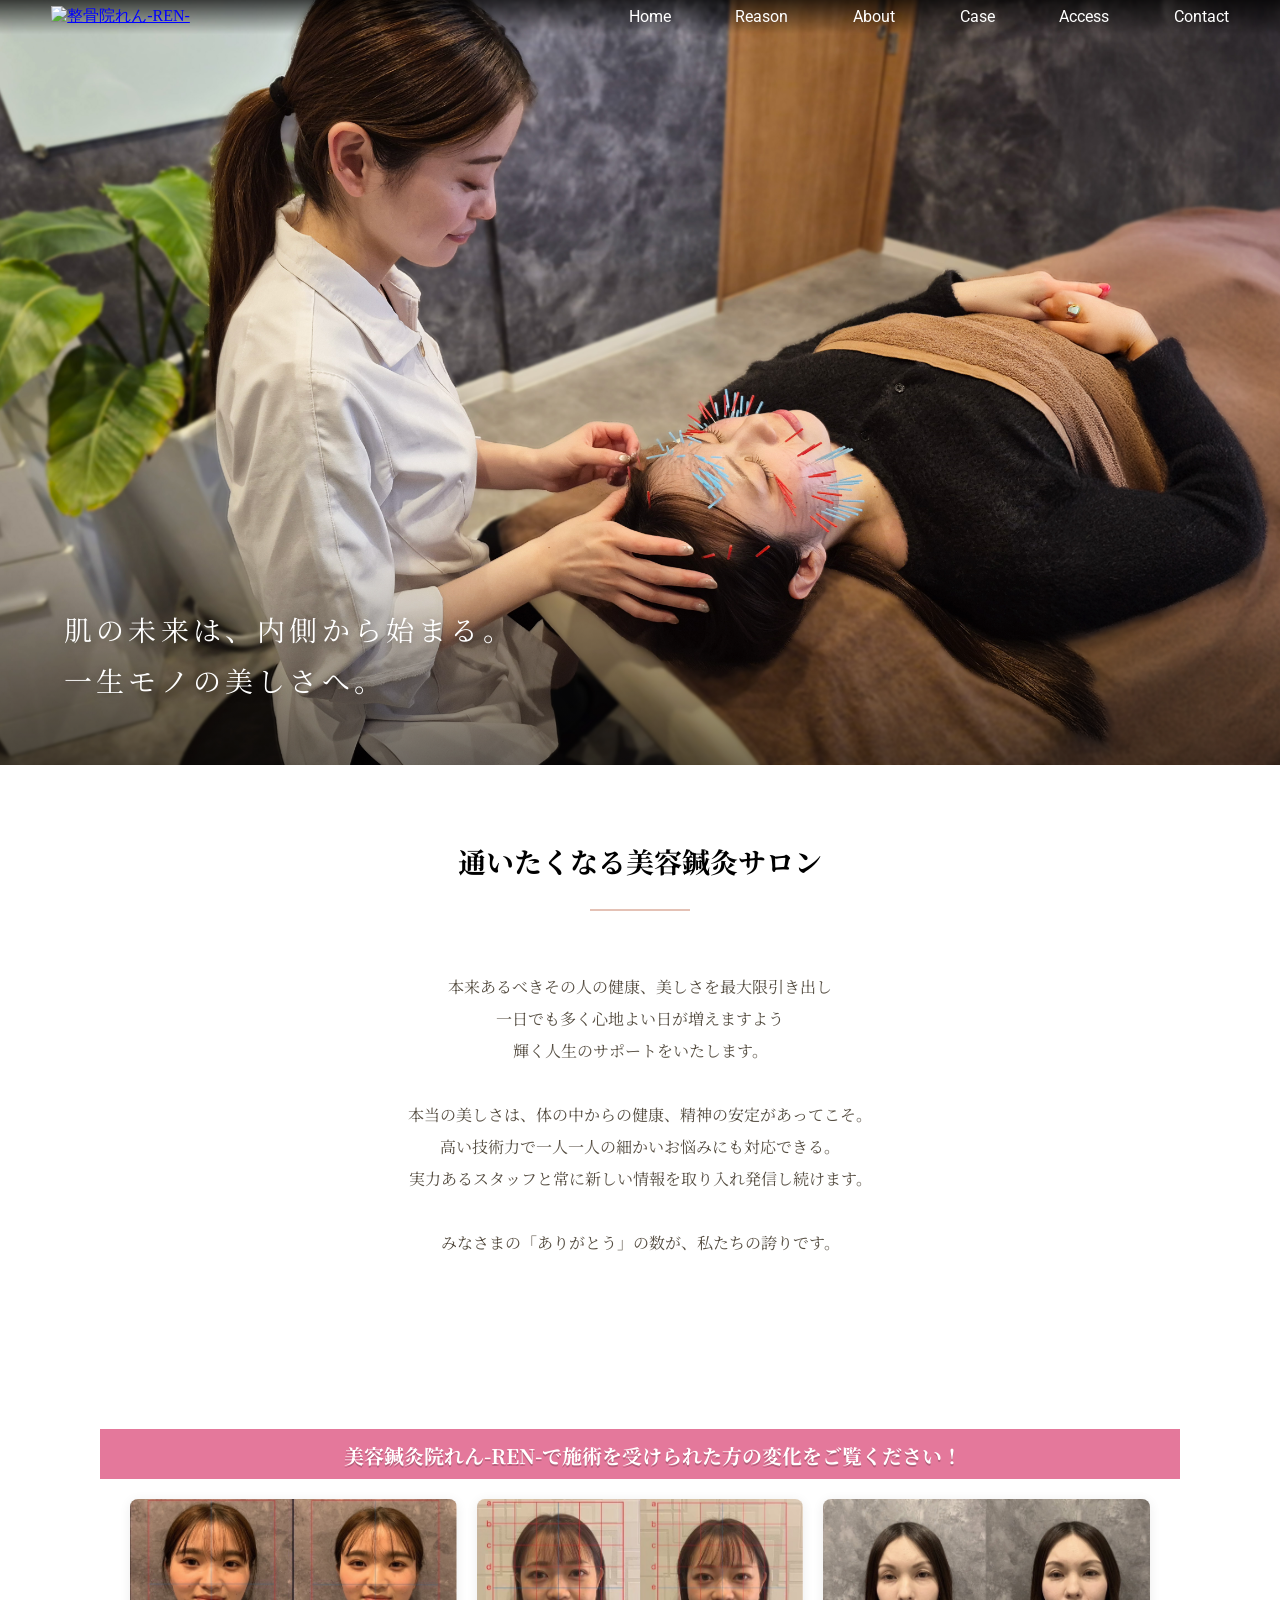
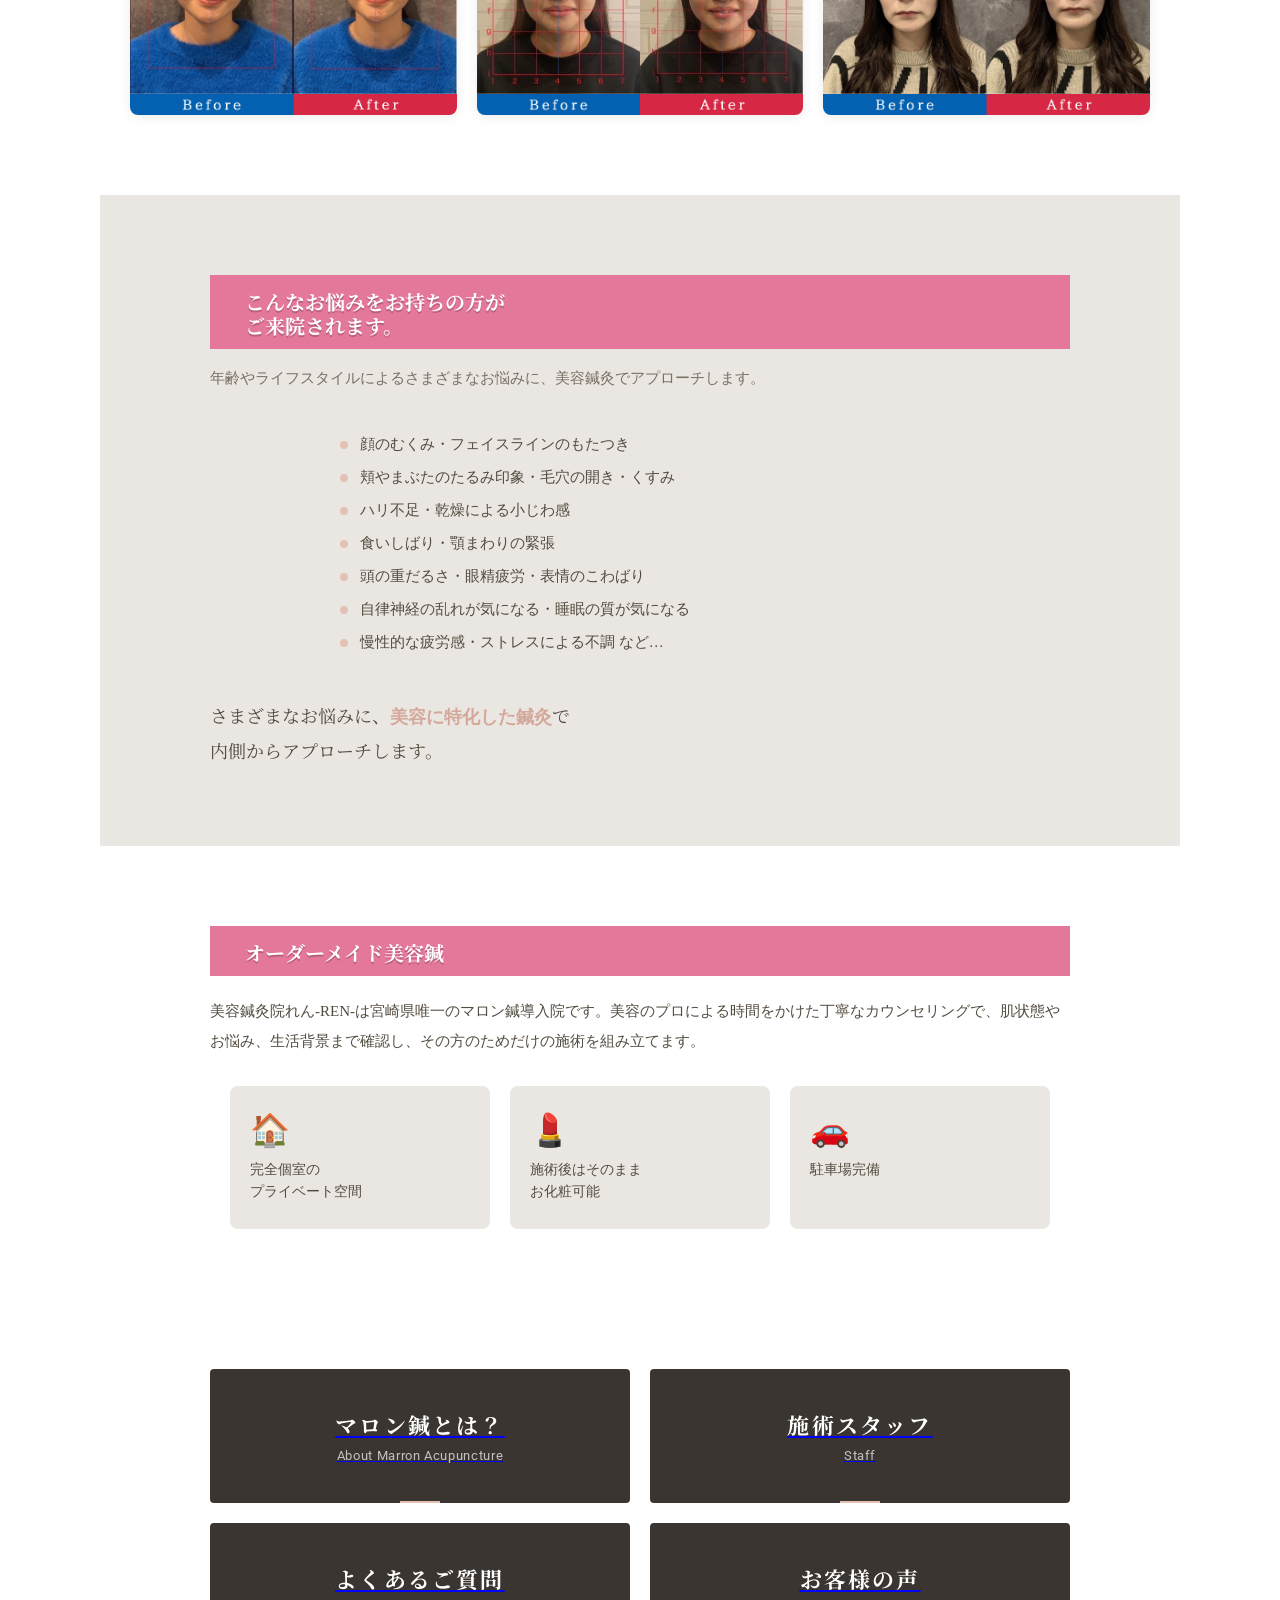
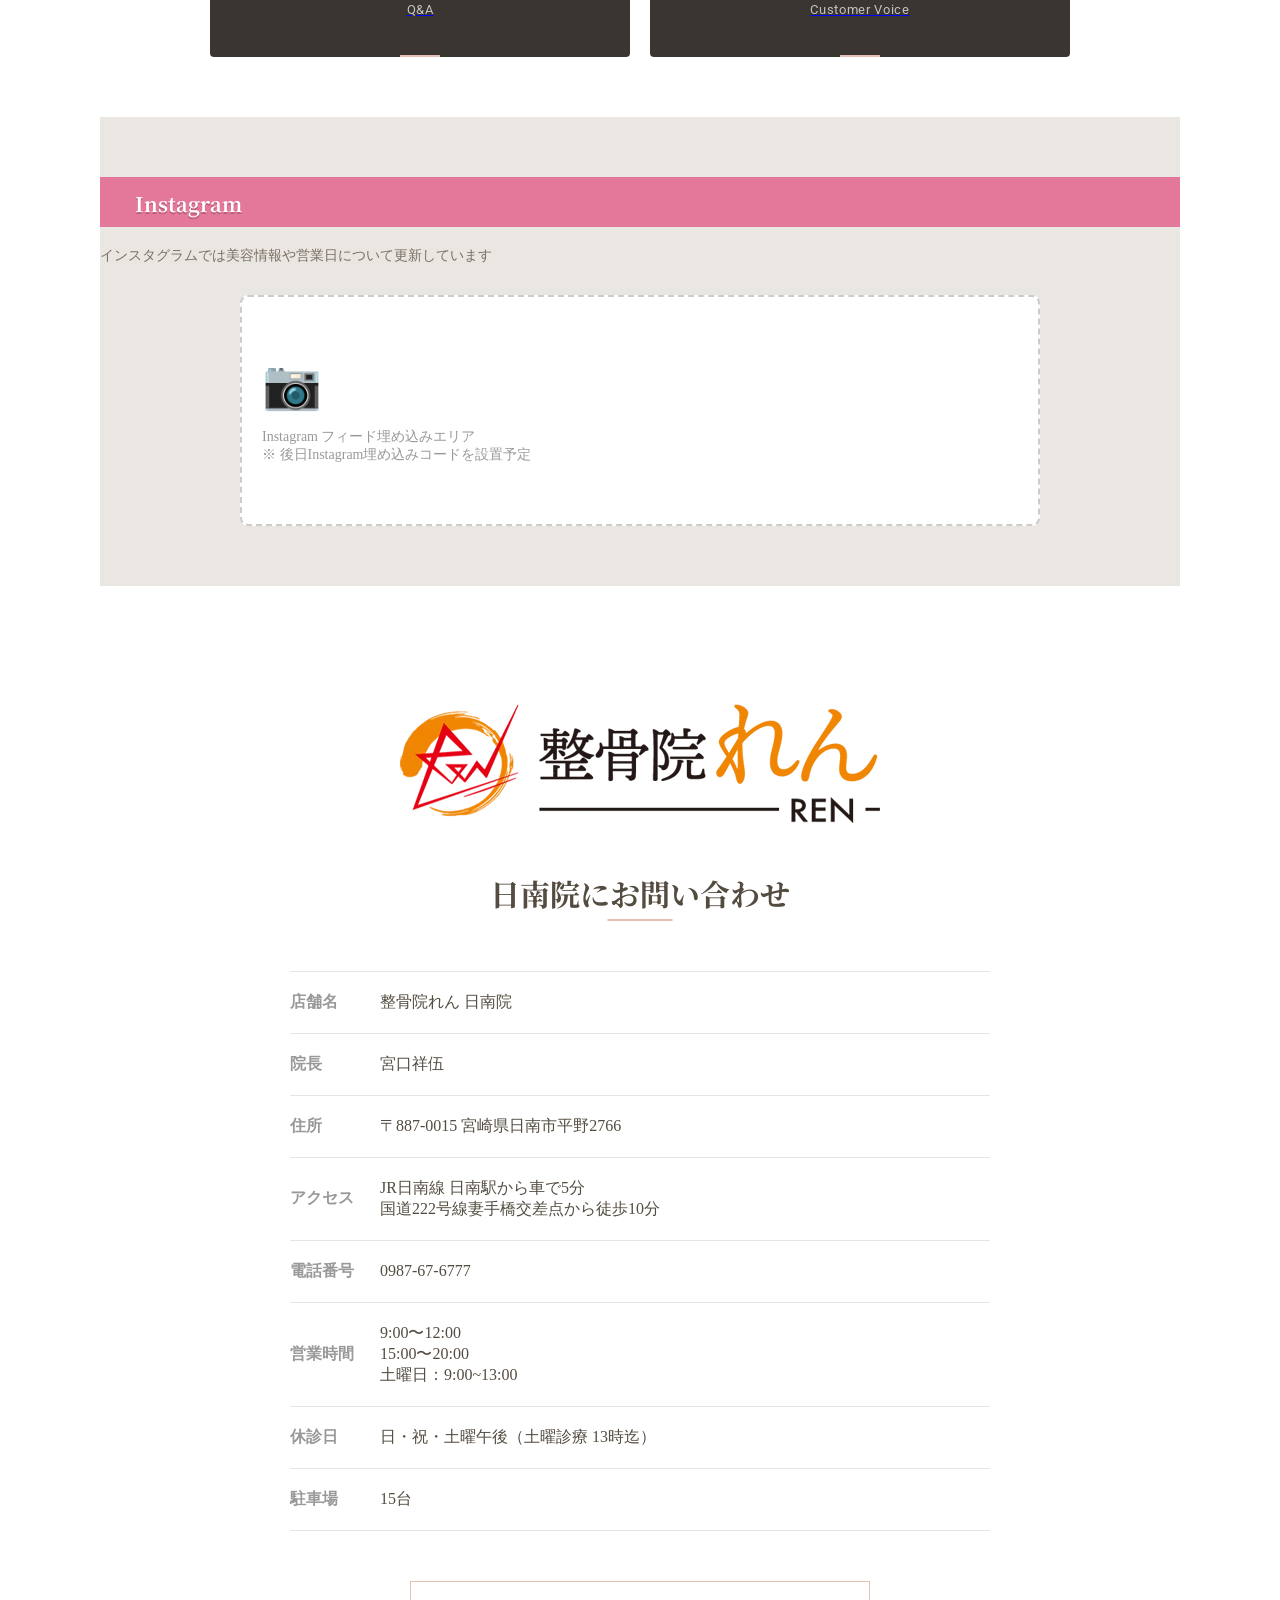
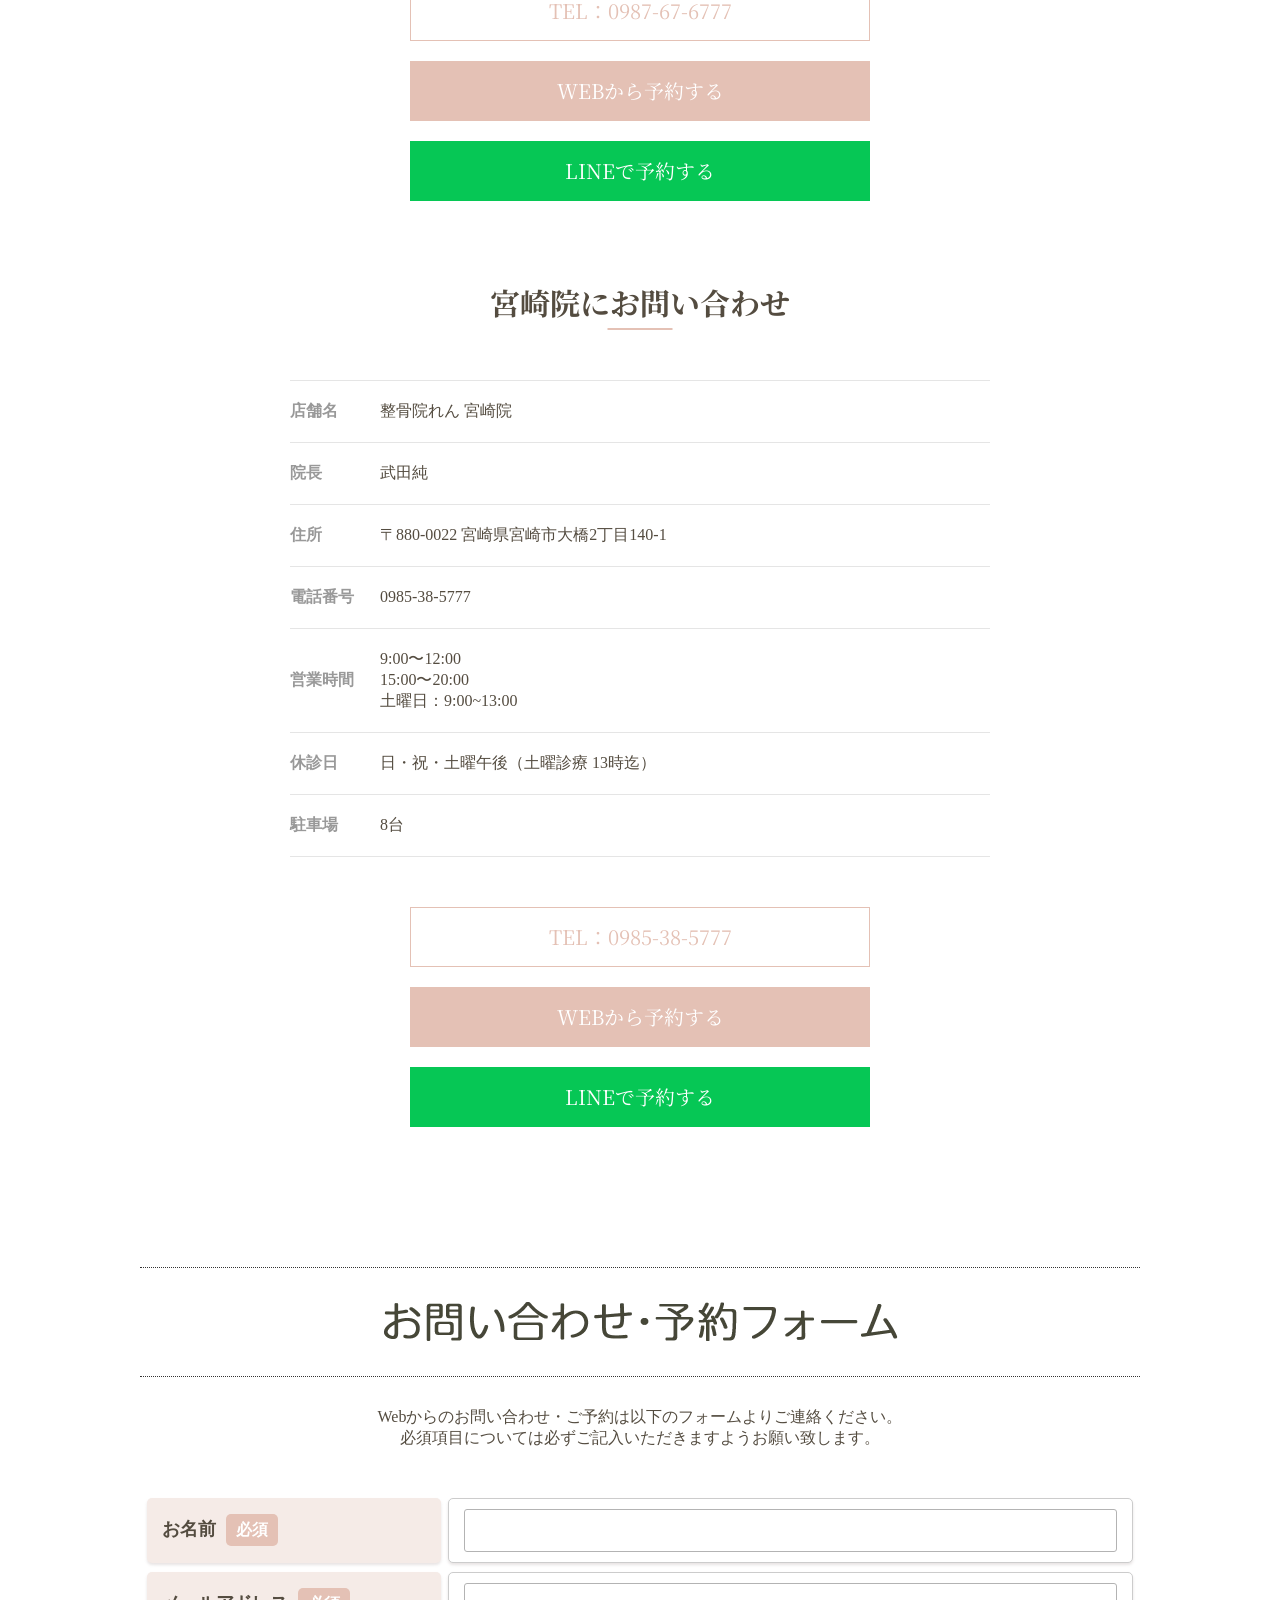
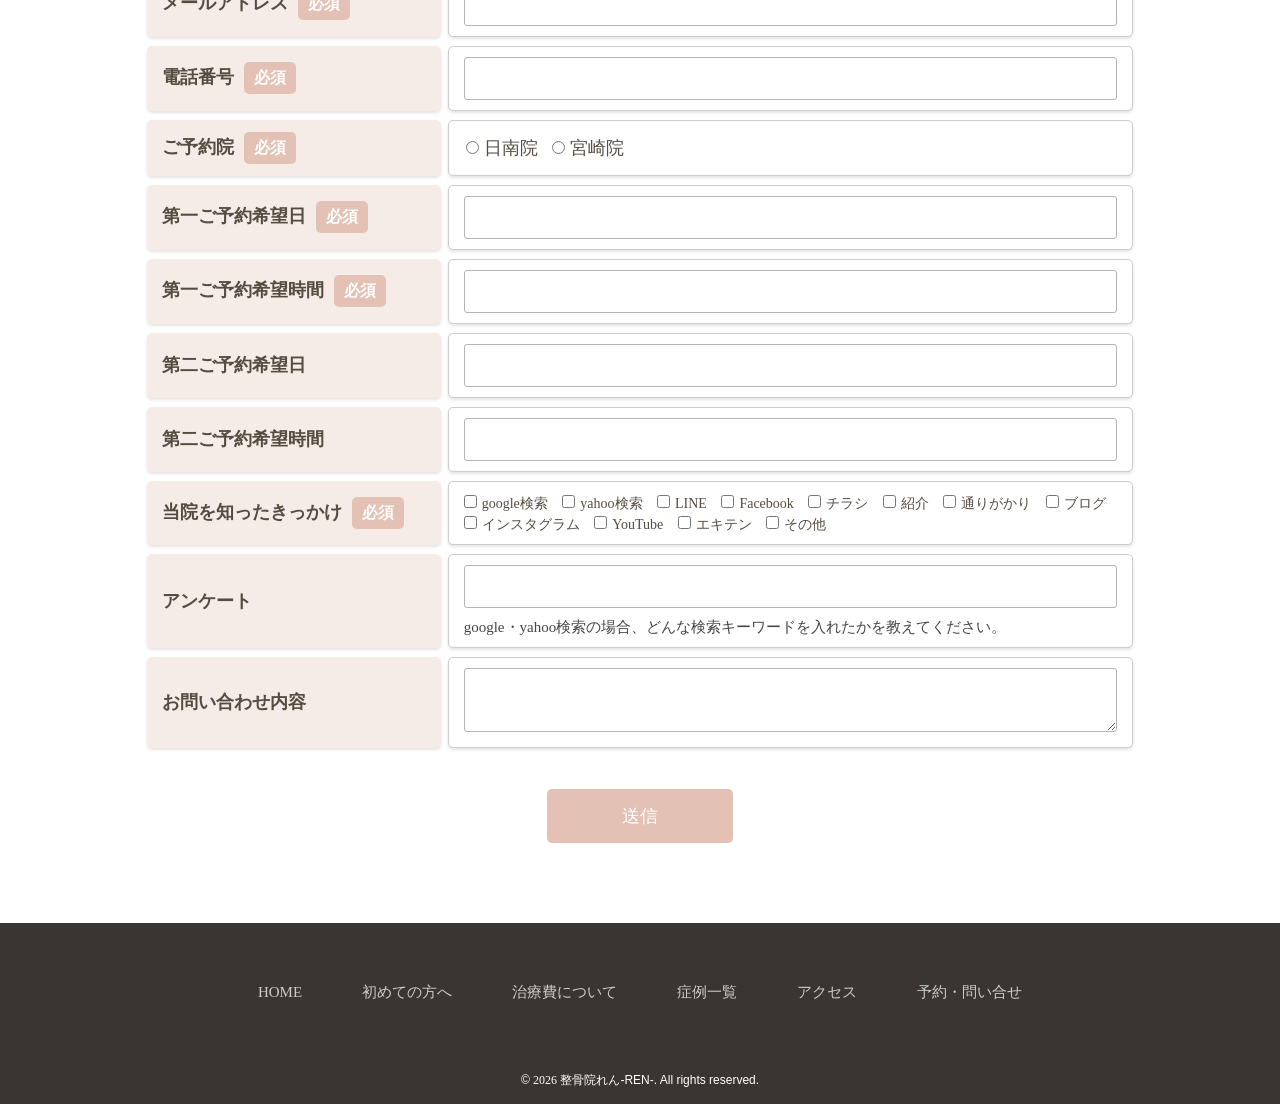
==== beauty/index.html @ d805096f "初回コミット: 美容鍼灸院れん サイト修正プロジェクト - LP修正（index.html）: ヒーロー、B/A、お悩み訴求、バナーリンク - サブページ4P: maron.html, staff.h" ====
<!DOCTYPE HTML>
<html lang="ja" prefix="og: http://ogp.me/ns#">

<head>
  <!-- Google Tag Manager -->
  <script>(function (w, d, s, l, i) {
      w[l] = w[l] || []; w[l].push({
        'gtm.start':
          new Date().getTime(), event: 'gtm.js'
      }); var f = d.getElementsByTagName(s)[0],
        j = d.createElement(s), dl = l != 'dataLayer' ? '&l=' + l : ''; j.async = true; j.src =
          'https://www.googletagmanager.com/gtm.js?id=' + i + dl; f.parentNode.insertBefore(j, f);
    })(window, document, 'script', 'dataLayer', 'GTM-NPD2GJWM');</script>
  <!-- End Google Tag Manager -->

  <meta http-equiv="Content-Type" content="text/html; charset=utf-8">
  <link rel="alternate" type="application/rss+xml" title="RSSフィード" href="" />
  <meta http-equiv="Content-Script-Type" content="text/javascript" />
  <meta http-equiv="Content-Style-Type" content="text/css" />
  <meta name="viewport" content="width=device-width,initial-scale=1.0" />
  <meta name="robots" content="noindex nofollow" />
  <link rel="icon" type="image/png" href="https://seikotsuin-ren.com/wp-content/uploads/2020/07/favicon.png">

  <title>美顔鍼 | 宮崎県の整骨院れん-REN-</title>

  <!-- slick -->
  <link href="css/slick.css?20251021" rel="stylesheet" type="text/css" media="all" />
  <link href="css/slick-theme.css?20251021" rel="stylesheet" type="text/css" media="all" />

  <!-- 769px以上CSS -->
  <link href="css/common.css?20251021" rel="stylesheet" type="text/css" media="all" />
  <link href="css/layout.css?20251021" rel="stylesheet" type="text/css" media="all" />
  <link href="css/style.css?20251021" rel="stylesheet" type="text/css" media="all" />

  <!-- 768以下CSS -->
  <link href="css/mobile_common.css?20251021" rel="stylesheet" type="text/css" media="all" />
  <link href="css/mobile_layout.css?20251021" rel="stylesheet" type="text/css" media="all" />
  <link href="css/mobile_style.css?20251021" rel="stylesheet" type="text/css" media="all" />

  <link href="css/renewal.css?20260312" rel="stylesheet" type="text/css" media="all" />

  <script type="text/javascript" src="https://ajax.googleapis.com/ajax/libs/jquery/3.3.1/jquery.min.js"></script>
  <meta name="description"
    content="宮崎県日南市・宮崎市で美顔鍼なら整骨院れん-REN-にお任せください。フェイスラインやニキビ・しわ・たるみなどの様々なお悩みの改善を行います。明るくくすみのない本来のお肌へ。" />
  <meta name="keywords" content="宮崎県,日南市,宮崎市,美顔鍼" />
  <link rel="canonical" href="https://miyazaki-ren.com/beauty/" />
  <meta property="og:title" content="美顔鍼 | 宮崎県の整骨院れん-REN-" />
  <meta property="og:type" content="article" />
  <meta property="og:url" content="https://miyazaki-ren.com/beauty/" />
  <meta property="og:image" content="https://miyazaki-ren.com/beauty/images/ogp.jpg" />
  <meta property="og:site_name" content="美顔鍼 | 宮崎県の整骨院れん-REN-" />
  <meta property="og:description"
    content="宮崎県日南市・宮崎市で美顔鍼なら整骨院れん-REN-にお任せください。フェイスラインやニキビ・しわ・たるみなどの様々なお悩みの改善を行います。明るくくすみのない本来のお肌へ。" />
  <meta name="twitter:card" content="summary" />
  <meta name="twitter:title" content="美顔鍼 | 宮崎県の整骨院れん-REN-" />
  <meta name="twitter:description"
    content="宮崎県日南市・宮崎市で美顔鍼なら整骨院れん-REN-にお任せください。フェイスラインやニキビ・しわ・たるみなどの様々なお悩みの改善を行います。明るくくすみのない本来のお肌へ。" />
  <meta name="twitter:image" content="https://miyazaki-ren.com/beauty/images/ogp.jpg" />
  <meta itemprop="image" content="https://miyazaki-ren.com/beauty/images/ogp.jpg" />

  <!-- font -->
  <link rel="preconnect" href="https://fonts.googleapis.com">
  <link rel="preconnect" href="https://fonts.gstatic.com" crossorigin>
  <link href="https://fonts.googleapis.com/css2?family=Noto+Serif+JP:wght@400;500;700&family=Roboto:ital,wght@0,100..900;1,100..900&display=swap"
    rel="stylesheet">

  <!--SPメニュー-->
  <script type="text/javascript">
    jQuery(function () {
      $(".nav_sp").css("display", "none");
      $(".button-toggle").on("click", function () {
        $(".nav_sp").slideToggle();
        $(".js-burger-top").toggleClass("is_active");
        $(".js-burger-center").toggleClass("is_active");
        $(".js-burger-bottom").toggleClass("is_active");
      });

      $(".cancellation").on("click", function () {
        $(".nav_sp").slideToggle();
        $(".js-burger-top").toggleClass("is_active");
        $(".js-burger-center").toggleClass("is_active");
        $(".js-burger-bottom").toggleClass("is_active");
      });
    });
  </script>

  <script type="text/javascript">
    var now = new Date();
    function LoadProc() {
      var target = document.getElementById("DateTimeDisp");
      var Year = now.getFullYear();

      target.innerHTML = Year;
    }
  </script>

  <!-- Global site tag (gtag.js) - Google Analytics -->
  <script async src="https://www.googletagmanager.com/gtag/js?id=UA-154341256-1"></script>
  <script>
    window.dataLayer = window.dataLayer || [];
    function gtag() { dataLayer.push(arguments); }
    gtag('js', new Date());

    gtag('config', 'UA-154341256-1');
    gtag('config', 'AW-687613514');
  </script>
  <!-- Event snippet for 電話_お問い合わせ conversion page In your html page, add the snippet and call gtag_report_conversion when someone clicks on the chosen link or button. -->

  <script>
    function gtag_report_conversion(url) {
      var callback = function () {
        if (typeof (url) != 'undefined') {
          window.location = url;
        }
      };
      gtag('event', 'conversion', {
        'send_to': 'AW-687613514/eusMCID_7LYBEMrM8McC',
        'event_callback': callback
      });
      return false;
    }
  </script>
</head>

<body onload="LoadProc();" data-rsssl="1"
  class="page-template page-template-sub_top page-template-sub_top-php page page-id-248">

  <!-- Google Tag Manager (noscript) -->
  <noscript><iframe src="https://www.googletagmanager.com/ns.html?id=GTM-NPD2GJWM" height="0" width="0"
      style="display:none;visibility:hidden"></iframe></noscript>
  <!-- End Google Tag Manager (noscript) -->

  <div class="pc">

    <!-- header -->
    <div id="header">
      <div id="header_in">
        <div class="header_box">
          <div class="inner_left">
            <a class="mouse_on" href="https://miyazaki-ren.com/beauty/" title="ホーム"><img
                src="https://miyazaki-ren.com/beauty/images/logo.webp?20251007" alt="整骨院れん-REN-" width="auto"
                height="auto" /></a>
          </div>
          <div class="inner_right">
            <ul class="inner_right_nav">
              <li><a href="https://seikotsuin-ren.com" title="HOME">Home</a></li>
              <li><a href="https://seikotsuin-ren.com/feature" title="選ばれる理由">Reason</a></li>
              <li><a href="https://seikotsuin-ren.com/" title="初めての方へ">About</a></li>
              <li><a href="https://seikotsuin-ren.com/case" title="症例一覧">Case</a></li>
              <li><a href="https://seikotsuin-ren.com/access" title="アクセス">Access</a></li>
              <li><a href="https://miyazaki-ren.com/beauty/#form" title="予約・問い合せ">Contact</a></li>
            </ul>
          </div>
        </div>
      </div>
    </div>
    <!-- //header -->

    <!-- main_visual (renewed) -->
    <div class="hero-renewal pc">
      <img src="images/hero_main.jpg" alt="美容鍼灸院れん-REN- 施術イメージ" />
      <div class="hero-renewal__overlay">
        <p class="hero-renewal__copy">肌の未来は、内側から始まる。<br>一生モノの美しさへ。</p>
      </div>
    </div>
    <!-- //main_visual -->

  </div>

  <div class="sp">

    <!-- header -->
    <div id="header">
      <div id="header_in">
        <div class="header_box">
          <div class="inner_left">
            <a class="mouse_on" href="https://miyazaki-ren.com/beauty/" title="ホーム"><img src="images/logo.webp?20251007"
                alt="美容鍼灸院れん-REN-" width="auto" height="auto" /></a>
          </div>
          <div class="inner_right">
            <div class="sp_nav_btn">
              <a class="mouse_on">
                <button class="sp_nav_burger-wrap button-toggle">
                  <span class="sp_nav_burger">
                    <span class="js-burger-top"></span>
                    <span class="js-burger-center"></span>
                    <span class="js-burger-bottom"></span>
                  </span>
                </button>
              </a>
            </div>
            <div class="sp_mail_btn">
              <a class="mouse_on" href="https://miyazaki-ren.com/beauty/#form" title="お問い合わせ"><img
                  src="images/sp_plan.png" alt="お問い合わせ" width="auto" height="auto" /></a>
            </div>
          </div>
          <div class="nav_sp">
            <ul class="left">
              <li><a href="https://seikotsuin-ren.com" title="HOME">HOME</a></li>
              <li><a href="https://seikotsuin-ren.com/case" title="症例一覧">症例一覧</a></li>
              <li><a href="https://seikotsuin-ren.com/feature" title="選ばれる理由">選ばれる理由</a></li>
              <li><a href="https://seikotsuin-ren.com/qa" title="よくある質問">よくある質問</a></li>
              <li><a href="https://seikotsuin-ren.com/access" title="アクセス">アクセス</a></li>
            </ul>
            <ul class="right">
              <li><a href="https://seikotsuin-ren.com/staff" title="スタッフ・院長紹介">スタッフ・院長紹介</a></li>
              <li><a href="https://miyazaki-ren.com/beauty/#form" class="cancellation" title="予約・問い合せ">予約・問い合せ</a></li>
            </ul>
          </div>
        </div>
      </div>
    </div>
    <!-- //header -->
  </div>

  <div class="hero-renewal sp">
    <img src="images/hero_main.jpg" alt="美容鍼灸院れん-REN- 施術イメージ" />
    <div class="hero-renewal__overlay">
      <p class="hero-renewal__copy">肌の未来は、内側から始まる。<br>一生モノの美しさへ。</p>
    </div>
  </div>

  <!-- wrapper -->
  <div id="wrapper">

    <!-- content -->
    <div id="content" class="clearfix">

      <!-- post -->
      <div class="post">

        <!-- wrapper_in -->
        <div class="wrapper_in">


          <!-- リードセクション -->
          <div id="lead" class="lead">
            <h3 class="lead_title">通いたくなる美容鍼灸サロン</h3>
            <p class="lead_text">
              本来あるべきその人の健康、美しさを最大限引き出し<br class="under__none">一日でも多く心地よい日が増えますよう<br
                class="under__none">輝く人生のサポートをいたします。<br>
              <br>
              本当の美しさは、体の中からの健康、精神の安定があってこそ。<br>
              高い技術力で一人一人の細かいお悩みにも対応できる。<br>
              実力あるスタッフと常に新しい情報を取り入れ発信し続けます。<br>
              <br>
              みなさまの「ありがとう」の数が、私たちの誇りです。
            </p>
          </div>

          <!-- Before/After セクション（3枚横並び） -->
          <section class="bf-section">
            <h2 class="bf-section__title">美容鍼灸院れん-REN-で施術を受けられた方の変化をご覧ください！</h2>
            <div class="bf-section__grid">
              <div class="bf-section__item">
                <img src="images/b_f_img_biyou01.jpg" alt="Before/After 1">
              </div>
              <div class="bf-section__item">
                <img src="images/b_f_img_biyou02.jpg" alt="Before/After 2">
              </div>
              <div class="bf-section__item">
                <img src="images/b_f_img_biyou03.jpg" alt="Before/After 3">
              </div>
            </div>
          </section>

          <!-- お悩み訴求セクション -->
          <section class="nayami-section">
            <div class="nayami-section__inner">
              <h2 class="nayami-section__title">こんなお悩みをお持ちの方が<br>ご来院されます。</h2>
              <p class="nayami-section__lead">年齢やライフスタイルによるさまざまなお悩みに、美容鍼灸でアプローチします。</p>
              <ul class="nayami-section__list">
                <li>顔のむくみ・フェイスラインのもたつき</li>
                <li>頬やまぶたのたるみ印象・毛穴の開き・くすみ</li>
                <li>ハリ不足・乾燥による小じわ感</li>
                <li>食いしばり・顎まわりの緊張</li>
                <li>頭の重だるさ・眼精疲労・表情のこわばり</li>
                <li>自律神経の乱れが気になる・睡眠の質が気になる</li>
                <li>慢性的な疲労感・ストレスによる不調 など…</li>
              </ul>
              <p class="nayami-section__cta">さまざまなお悩みに、<strong>美容に特化した鍼灸</strong>で<br>内側からアプローチします。</p>
            </div>
          </section>

          <!-- オーダーメイド美容鍼セクション -->
          <section class="ordermade-section">
            <div class="ordermade-section__inner">
              <h2 class="ordermade-section__title">オーダーメイド美容鍼</h2>
              <p class="ordermade-section__text">
                美容鍼灸院れん-REN-は宮崎県唯一のマロン鍼導入院です。美容のプロによる時間をかけた丁寧なカウンセリングで、肌状態やお悩み、生活背景まで確認し、その方のためだけの施術を組み立てます。
              </p>
              <div class="ordermade-section__features">
                <div class="ordermade-section__feature">
                  <div class="ordermade-section__feature-icon">&#x1F3E0;</div>
                  <p>完全個室の<br>プライベート空間</p>
                </div>
                <div class="ordermade-section__feature">
                  <div class="ordermade-section__feature-icon">&#x1F484;</div>
                  <p>施術後はそのまま<br>お化粧可能</p>
                </div>
                <div class="ordermade-section__feature">
                  <div class="ordermade-section__feature-icon">&#x1F697;</div>
                  <p>駐車場完備</p>
                </div>
              </div>
            </div>
          </section>

          <!-- バナーリンクセクション -->
          <section class="banner-links">
            <div class="banner-links__grid">
              <a href="maron.html" class="banner-links__item">
                <span class="banner-links__item-title">マロン鍼とは？</span>
                <span class="banner-links__item-sub">About Marron Acupuncture</span>
              </a>
              <a href="staff.html" class="banner-links__item">
                <span class="banner-links__item-title">施術スタッフ</span>
                <span class="banner-links__item-sub">Staff</span>
              </a>
              <a href="faq.html" class="banner-links__item">
                <span class="banner-links__item-title">よくあるご質問</span>
                <span class="banner-links__item-sub">Q&amp;A</span>
              </a>
              <a href="voice.html" class="banner-links__item">
                <span class="banner-links__item-title">お客様の声</span>
                <span class="banner-links__item-sub">Customer Voice</span>
              </a>
            </div>
          </section>

          <!-- Instagram プレースホルダー -->
          <section class="instagram-section">
            <h2 class="instagram-section__title">Instagram</h2>
            <p class="instagram-section__sub">インスタグラムでは美容情報や営業日について更新しています</p>
            <div class="instagram-section__placeholder">
              <span class="instagram-section__placeholder-icon">&#x1F4F7;</span>
              Instagram フィード埋め込みエリア<br>
              <small>※ 後日Instagram埋め込みコードを設置予定</small>
            </div>
          </section>


        </div>
        <!-- //wrapper_in -->
		  
      </div>
      <!-- //post -->

      <p>&nbsp;</p>

      <!-- store-contact -->
      <section class="store_contact">

        <div class="store_area">
          <div class="ct_title">
            <p id="contact" class="center"><img class="co_logo" src="images/logo.webp?20251007" alt="整骨院れん-REN-"></p>
            <!-- <p class="in_joho">【休診日】日曜日・祝日・土曜午後<br>【営業時間】 9:00～12:00 / 15:00～20:00</p> -->
          </div>
          <!-- <div class="store_in store01">
            <h3 class="store_ttl" id="cta">日南院にお問い合わせ</h3>
            <div class="store_box">
              <div class="store_bnrbox">
                <a class="mouse_on icon_tel" href="tel:0987-67-6777"><img src="images/contact_btn01.webp?20251007"
                    width="740" height="180"></a>
                <a class="mouse_on" href="https://miyazaki-ren.com/beauty/#form"><img
                    src="images/contact_btn02.webp?20251007" width="740" height="180"></a>
                <a class="mouse_on" href="http://line.me/ti/p/%40seikotsuin-ren"
                  onclick="gtag('event','line-tap',{'event_category':'click'});" target="_blank"
                  rel="noopener noreferrer"><img src="images/contact_btn03.webp?20251007" width="740" height="180"></a>
                <p class="pc sml_t">※LINEでの当日のご予約はお受けしておりません。お急ぎの場合や、前日など直前になる場合はお電話下さい！</p>
              </div>
              <div class="store_map">
                <iframe
                  src="https://www.google.com/maps/embed?pb=!1m18!1m12!1m3!1d3398.321223426784!2d131.39246021547677!3d31.597656750482507!2m3!1f0!2f0!3f0!3m2!1i1024!2i768!4f13.1!3m3!1m2!1s0x3538d7767abde33f%3A0x3284e45ad550fc67!2z5pW06aqo6Zmi44KM44KTLVJFTi0g5pel5Y2X6Zmi!5e0!3m2!1sja!2sjp!4v1636525172504!5m2!1sja!2sjp"
                  width="100%" height="300" style="border:0;" allowfullscreen="" loading="lazy"></iframe>
                <div class="map_banner">
                  <a class="mouse_on"
                    href="https://www.google.com/maps?ll=31.597652,131.394649&amp;z=16&amp;t=m&amp;hl=ja&amp;gl=JP&amp;mapclient=embed&amp;cid=3640285477599247463"
                    target="_blank" rel="noopener noreferrer">
                    <img src="images/map_bnr.webp?20251007" alt="整骨院れん">
                  </a>
                </div>
              </div>
            </div>
          </div> -->
          <div class="store_in store01" id="store-info">
            <h3 class="store_ttl" id="cta">日南院にお問い合わせ</h3>
            <div class="store_table">
              <div class="store_table_row">
                <div class="store_table_title">店舗名</div>
                <div class="store_table_text">整骨院れん 日南院</div>
              </div>
              <div class="store_table_row">
                <div class="store_table_title">院長</div>
                <div class="store_table_text">宮口祥伍</div>
              </div>
              <div class="store_table_row">
                <div class="store_table_title">住所</div>
                <div class="store_table_text">〒887-0015 宮崎県日南市平野2766</div>
              </div>
              <div class="store_table_row">
                <div class="store_table_title">アクセス</div>
                <div class="store_table_text">
                  JR日南線 日南駅から車で5分<br>
                  国道222号線妻手橋交差点から徒歩10分
                </div>
              </div>
              <div class="store_table_row">
                <div class="store_table_title">電話番号</div>
                <div class="store_table_text">0987-67-6777</div>
              </div>
              <div class="store_table_row">
                <div class="store_table_title">営業時間</div>
                <div class="store_table_text">
                  9:00〜12:00<br>
                  15:00〜20:00<br>
                  土曜日：9:00~13:00</div>
              </div>
              <div class="store_table_row">
                <div class="store_table_title">休診日</div>
                <div class="store_table_text">日・祝・土曜午後（土曜診療 13時迄）</div>
              </div>
              <div class="store_table_row">
                <div class="store_table_title">駐車場</div>
                <div class="store_table_text">15台</div>
              </div>
            </div>
            <a href="tel:0987-67-6777" class="store_tel_cta">TEL：0987-67-6777</a>
            <a href="#form" class="store_link_cta">WEBから予約する</a>
            <a href="https://page.line.me/seikotsuin-ren?openQrModal=true" target="_blank" rel="noopener" class="store_line_cta">LINEで予約する</a>
          </div>
          <!-- <div class="store_in store02">
            <h3 class="store_ttl">宮崎院にお問い合わせ</h3>
            <div class="store_box">
              <div class="store_bnrbox">
                <a class="mouse_on icon_tel" href="tel:0985-38-5777"><img src="images/contact_btn01-2.webp?20251007"
                    width="740" height="180" alt=""></a>
                <a class="mouse_on" href="https://miyazaki-ren.com/beauty/#form"><img
                    src="images/contact_btn02.webp?20251007" width="740" height="180" alt=""></a>
                <a class="mouse_on" href="https://liff.line.me/1645278921-kWRPP32q/?accountId=255ujbgl"><img
                    src="images/contact_btn03.webp?20251007" width="740" height="180" alt=""></a>
                <p class="pc sml_t">※LINEでの当日のご予約はお受けしておりません。お急ぎの場合や、前日など直前になる場合はお電話下さい！</p>
              </div>
              <div class="store_map">
                <iframe
                  src="https://www.google.com/maps/embed?pb=!1m14!1m8!1m3!1d2013.6084949897781!2d131.40926709804248!3d31.920931446688158!3m2!1i1024!2i768!4f13.1!3m3!1m2!1s0x3538b7b904b6af5d%3A0x3d2601f7b13d2ff3!2z5pW06aqo6Zmi44KM44KTLVJFTi0g5a6u5bSO6Zmi!5e0!3m2!1sja!2sjp!4v1688967783421!5m2!1sja!2sjp"
                  width="100%" height="300" style="border:0;" allowfullscreen="" loading="lazy"
                  referrerpolicy="no-referrer-when-downgrade"></iframe>
                <div class="map_banner">
                  <a class="mouse_on" href="https://goo.gl/maps/JUJpaq3QcMRgT4uP9" target="_blank"
                    rel="noopener noreferrer"><img src="images/map_bnr2.webp?20251007" alt="整骨院れん"></a>
                </div>
              </div>
            </div>
          </div> -->
          <div class="store_in store02" id="store-info">
            <h3 class="store_ttl" id="cta">宮崎院にお問い合わせ</h3>
            <div class="store_table">
              <div class="store_table_row">
                <div class="store_table_title">店舗名</div>
                <div class="store_table_text">整骨院れん 宮崎院</div>
              </div>
              <div class="store_table_row">
                <div class="store_table_title">院長</div>
                <div class="store_table_text">武田純</div>
              </div>
              <div class="store_table_row">
                <div class="store_table_title">住所</div>
                <div class="store_table_text">〒880-0022 宮崎県宮崎市大橋2丁目140-1</div>
              </div>
              <div class="store_table_row">
                <div class="store_table_title">電話番号</div>
                <div class="store_table_text">0985-38-5777</div>
              </div>
              <div class="store_table_row">
                <div class="store_table_title">営業時間</div>
                <div class="store_table_text">
                  9:00〜12:00<br>
                  15:00〜20:00<br>
                  土曜日：9:00~13:00</div>
              </div>
              <div class="store_table_row">
                <div class="store_table_title">休診日</div>
                <div class="store_table_text">日・祝・土曜午後（土曜診療 13時迄）</div>
              </div>
              <div class="store_table_row">
                <div class="store_table_title">駐車場</div>
                <div class="store_table_text">8台</div>
              </div>
            </div>
            <a href="tel:0985-38-5777" class="store_tel_cta">TEL：0985-38-5777</a>
            <a href="#form" class="store_link_cta">WEBから予約する</a>
            <a href="https://line.me/R/ti/p/@255ujbgl?from=page&liff.referrer=https%3A%2F%2Fmiyazaki-ren.com%2F&searchId=255ujbgl" target="_blank" rel="noopener" class="store_line_cta">LINEで予約する</a>
          </div>
        </div>
      </section>
      <!-- //store-contact -->

      <!-- form -->
      <section id="form">
        <div class="center">
          <h2 class="h2_none"><img src="images/form_ttl.webp?20251007" alt="お問い合わせ・予約フォーム"></h2>
          <p class="txt">Webからのお問い合わせ・ご予約は以下のフォームよりご連絡ください。</p>
          <p class="txt">必須項目については必ずご記入いただきますようお願い致します。</p>
          <form method="post" action="mail.php">
            <table class="table contact">
              <tr>
                <th>お名前<span>必須</span></th>
                <td><input type="text" name="お名前"></td>
              </tr>
              <tr>
                <th>メールアドレス<span>必須</span></th>
                <td><input type="text" name="メールアドレス"></td>
              </tr>
              <tr>
                <th>電話番号<span>必須</span></th>
                <td><input type="text" name="電話番号"></td>
              </tr>
              <tr>
                <th>ご予約院<span>必須</span></th>
                <td class="radiobtn">
                  <input type="radio" name="ご予約院" value="日南院" id="select_radio1"><label for="select_radio1">日南院</label>
                  <input type="radio" name="ご予約院" value="宮崎院" id="select_radio2"><label for="select_radio2">宮崎院</label>
                </td>
              </tr>
              <tr>
                <th>第一ご予約希望日<span>必須</span></th>
                <td><input type="text" name="第一ご予約希望日"></td>
              </tr>
              <tr>
                <th>第一ご予約希望時間<span>必須</span></th>
                <td><input type="text" name="第一ご予約希望時間"></td>
              </tr>
              <tr>
                <th>第二ご予約希望日</th>
                <td><input type="text" name="第二ご予約希望日"></td>
              </tr>
              <tr>
                <th>第二ご予約希望時間</th>
                <td><input type="text" name="第二ご予約希望時間"></td>
              </tr>
              <tr>
                <th>当院を知ったきっかけ<span>必須</span></th>
                <td class="contact-point">
                  <span><input type="checkbox" name="当院を知ったきっかけ" value="google検索">google検索</span>
                  <span><input type="checkbox" name="当院を知ったきっかけ" value="yahoo検索">yahoo検索</span>
                  <span><input type="checkbox" name="当院を知ったきっかけ" value="LINE">LINE</span>
                  <span><input type="checkbox" name="当院を知ったきっかけ" value="Facebook">Facebook</span>
                  <span><input type="checkbox" name="当院を知ったきっかけ" value="チラシ">チラシ</span>
                  <span><input type="checkbox" name="当院を知ったきっかけ" value="紹介">紹介</span>
                  <span><input type="checkbox" name="当院を知ったきっかけ" value="通りがかり">通りがかり</span>
                  <span><input type="checkbox" name="当院を知ったきっかけ" value="ブログ">ブログ</span>
                  <span><input type="checkbox" name="当院を知ったきっかけ" value="インスタグラム">インスタグラム</span>
                  <span><input type="checkbox" name="当院を知ったきっかけ" value="YouTube">YouTube</span>
                  <span><input type="checkbox" name="当院を知ったきっかけ" value="エキテン">エキテン</span>
                  <span><input type="checkbox" name="当院を知ったきっかけ" value="その他">その他</span>
                </td>
              </tr>
              <tr>
                <th>アンケート</th>
                <td><input type="text" name="アンケート"><br>
                  <p class="a_txt">google・yahoo検索の場合、どんな検索キーワードを入れたかを教えてください。</p>
                </td>
              </tr>
              <tr>
                <th>お問い合わせ内容</th>
                <td><textarea name="お問い合わせ内容"></textarea></td>
              </tr>
            </table>
            <div class="contact-botan"><input type="submit" value="送信"></div>
          </form>
        </div>
      </section>
      <!-- //form -->

    </div>
    <!-- //content -->

  </div>
  <!-- //wrapper -->


  <!-- footer -->
  <div id="footer">
    <div class="pc">
      <div id="footer_bottom">
        <div id="footer_bottom_in">
          <ul>
            <li><a href="https://seikotsuin-ren.com" title="HOME">HOME</a></li>
            <li><a href="https://seikotsuin-ren.com/feature" title="初めての方へ">初めての方へ</a></li>
            <li><a href="https://miyazaki-ren.com/beauty/#price" title="治療費について">治療費について</a></li>
            <li><a href="https://seikotsuin-ren.com/case" title="症例一覧">症例一覧</a></li>
            <li><a href="https://seikotsuin-ren.com/access" title="アクセス">アクセス</a></li>
            <li><a href="https://miyazaki-ren.com/beauty/#form" title="予約・問い合せ">予約・問い合せ</a></li>
          </ul>
        </div>
      </div>
    </div>
    <div class="sp">
      <div id="footer_bottom">
        <div id="footer_bottom_in">
          <div class="sp_inner">
            <ul>
              <li><a href="https://seikotsuin-ren.com" title="HOME">HOME</a></li>
              <li><a href="https://seikotsuin-ren.com/feature" title="初めての方へ">初めての方へ</a></li>
              <li><a href="https://miyazaki-ren.com/beauty/#price" title="治療費について">治療費について</a></li>
              <li><a href="https://seikotsuin-ren.com/case" title="症例一覧">症例一覧</a></li>
              <li><a href="https://seikotsuin-ren.com/access" title="アクセス">アクセス</a></li>
              <li><a href="https://miyazaki-ren.com/beauty/#form" title="予約・問い合せ">予約・問い合せ</a></li>
            </ul>
          </div>
        </div>
      </div>
    </div>
    <div class="sp">
      <div class="footer-popup">
        <ul>
          <li><a href="#contact">ご予約はこちら</a></li>
        </ul>
      </div>
    </div>
    <div id="copyright">
      <p class="copyright">&copy; <span id="DateTimeDisp"></span> 整骨院れん-REN-. All rights reserved.</p>
    </div>
  </div>
  <!-- //footer -->

  <script src="https://code.jquery.com/jquery-3.7.0.min.js"></script>
  <script src="js/slick.min.js"></script>
  <script src="js/script.js"></script>

</body>

</html>
---- beauty/css/common.css ----
@charset "utf-8";
/* CSS Document */

/*
Theme Name: AMATERASU
Description: Easy,SimpleDesign
Version: simple 1.1
Base Color: red
Author: AMATERASU
Author URI: http://www.seo-amaterasu.com/
*/

@media screen and (min-width: 769px){@charset "utf-8";
/* CSS Document */

/*
Theme Name: AMATERASU
Description: Easy,SimpleDesign
Version: simple 1.1
Base Color: red
Author: AMATERASU
Author URI: http://www.seo-amaterasu.com/
*/

@media screen and (min-width: 769px){

/* browser style reset */
* {
  margin: 0;
  padding: 0;
  font-family: "メイリオ","Hiragino Kaku Gothic Pro W3","ヒラギノ角ゴ Pro W3","Osaka";
  font-size: 100%;
  text-align: left;
  -webkit-box-sizing: border-box;
  -moz-box-sizing: border-box;
  -o-box-sizing: border-box;
  -ms-box-sizing: border-box;
  box-sizing: border-box;
  word-break: break-all;
}

* img {
  max-width: 100%;
  height: auto;
  display: block;
  margin: 0;
  padding: 0;
  border: 0;
}

* hr {
  height: 0;
  margin: 0;
  padding: 0;
  border: 0;
}

/* common style */
.clearfix:after {
  content: "";
  display: block;
  height: 0;
  visibility: hidden;
  clear: both;
}
 
.clearfix {
  display: inline-table;
}
 
/* Hides from IE-mac \*/
* html .clearfix { height: 1%; }
.clearfix { display: block; }
/* End hide from IE-mac */

a:link {
  text-decoration: underline;
  color: #0000ff;
  outline:none;
}
a:active {
  text-decoration: none;
  color: #ff0000;
}
a:visited {
  text-decoration: underline;
  color: #0000ff;
}
a:hover {
  text-decoration: none;
  color: #ff0000;
}

a.mouse_on :hover {
  opacity: 0.7;
}

h1,h2,h3,h4,h5,h6 {
  font-family: "メイリオ";
  font-size: 100%;
  margin: 0;
  padding: 0;
}

ul li {
  list-style-image: none;
  list-style-type: none;
  margin: 0;
  padding: 0;
  border: 0;
}

ol li {
  list-style-position: inside;
  margin: 0;
  padding: 0;
  border: 0;
}

div,p,li,span {
  font-family: "メイリオ";
  font-size: 100%;
  margin: 0;
  padding: 0;
  border: 0; 
}

/* editor */
.alignnone {
  margin: 5px 20px 20px 0;
}
 
.aligncenter,
div.aligncenter {
  display: block;
  margin: 5px auto 5px auto;
}
 
.alignright {
  float: right;
  margin: 5px 0 20px 20px;
}
 
.alignleft {
  float: left;
  margin: 5px 20px 20px 0;
}
 
.aligncenter {
  display: block;
  margin: 5px auto 5px auto;
}
 
a img.alignright {
  float: right;
  margin: 5px 0 20px 20px;
}
 
a img.alignnone {
  margin: 5px 20px 20px 0;
}
 
a img.alignleft {
  float: left;
  margin: 5px 20px 20px 0;
}
 
a img.aligncenter {
  display: block;
  margin-left: auto;
  margin-right: auto
}
 
.wp-caption {
  max-width: 100%;
  padding: 0;
}
 
.wp-caption.alignnone {
  margin: 0;
}
 
.wp-caption.alignleft {
  margin: 0;
}
 
.wp-caption.alignright {
  margin: 0;
}
 
.wp-caption img {
  width: auto;
  max-width: 100%;
  height: auto;
  margin: 0;
  padding: 0;
  border: 0 none;
}
 
.wp-caption p.wp-caption-text {
  margin: 0;
  padding: 5px 0;
  text-align: center;
}

/* 要素配置 */
.layout_left {
  float: left;
}

.layout_right {
  float: right;
}

/* イメージ配置 */
.img_center {
  display: block;
  margin: 0 auto;
  padding: 0;
}

.img_left {
  width: auto;
  display: block;
  float: left;
}

.img_right {
  width: auto;
  display: block;
  float: right;
}

/* 文字配置 */
.txt_center {
  text-align: center;
}

.txt_left {
  text-align: left;
}

.txt_right {
  text-align: right;
}

/* 文字色 */
.txt_red {
  color: #dc143c;
}

.txt_blue {
  color: #3366cc;
}

/* 文字サイズ */
.fnt_10 {
  font-size: 10px;
}

.fnt_11 {
  font-size: 11px;
}

.fnt_12 {
  font-size: 12px;
}

.fnt_14 {
  font-size: 14px;
}

.fnt_14b {
  font-size: 14px;
  font-weight: bold;
}

.fnt_16 {
  font-size: 16px;
}

.fnt_16b {
  font-size: 16px;
  font-weight: bold;
}

.fnt_18 {
  font-size: 18px;
}

.fnt_18b {
  font-size: 18px;
  font-weight: bold;
}

.fnt_24 {
  font-size: 24px;
}

.fnt_24b {
  font-size: 24px;
  font-weight: bold;
}

.fnt_32 {
  font-size: 32px;
}

.fnt_32b {
  font-size: 32px;
  font-weight: bold;
}

/* マージン指定 */
.mgn_5 {
  margin: 5px;
}

.mgn_10 {
  margin: 10px;
}

.mgn_15 {
  margin: 15px;
}

.mgn_20 {
  margin: 20px;
}

.mgn_tb5 {
  margin: 5px 0;
}

.mgn_tb10 {
  margin: 10px 0;
}

.mgn_tb15 {
  margin: 15px 0;
}

.mgn_tb20 {
  margin: 20px 0;
}

.mgn_lr5 {
  margin: 0 5px;
}

.mgn_lr10 {
  margin: 0 10px;
}

.mgn_lr15 {
  margin: 0 15px;
}

.mgn_lr20 {
  margin: 0 20px;
}

.mgn_tr5 {
  margin: 5px 5px 0 0;
}

.mgn_tr10 {
  margin: 10px 10px 0 0;
}

.mgn_tr15 {
  margin: 15px 15px 0 0;
}

.mgn_tr20 {
  margin: 20px 20px 0 0;
}

.mgn_tl5 {
  margin: 5px 0 0 5px;
}

.mgn_tl10 {
  margin: 10px 0 0 10px;
}

.mgn_tl15 {
  margin: 15px 0 0 15px;
}

.mgn_tl20 {
  margin: 20px 0 0 20px;
}

.mgn_br5 {
  margin: 0 5px 5px 0;
}

.mgn_br10 {
  margin: 0 10px 10px 0;
}

.mgn_br15 {
  margin: 0 15px 15px 0;
}

.mgn_br20 {
  margin: 0 20px 20px 0;
}

.mgn_bl5 {
  margin: 0 0 5px 5px;
}

.mgn_bl10 {
  margin: 0 0 10px 10px;
}

.mgn_bl15 {
  margin: 0 0 15px 15px;
}

.mgn_bl20 {
  margin: 0 0 20px 20px;
}

.mgn_tbr5 {
  margin: 5px 5px 5px 0;
}

.mgn_tbr10 {
  margin: 10px 10px 10px 0;
}

.mgn_tbr15 {
  margin: 15px 15px 15px 0;
}

.mgn_tbr20 {
  margin: 20px 20px 20px 0;
}

.mgn_tbl5 {
  margin: 5px 0 5px 5px;
}

.mgn_tbl10 {
  margin: 10px 0 10px 10px;
}

.mgn_tbl15 {
  margin: 15px 0 15px 15px;
}

.mgn_tbl20 {
  margin: 20px 0 20px 20px;
}

.mgn_tlr5 {
  margin: 5px 5px 0 5px;
}

.mgn_tlr10 {
  margin: 10px 10px 0 10px;
}

.mgn_tlr15 {
  margin: 15px 15px 0 15px;
}

.mgn_tlr20 {
  margin: 20px 20px 0 20px;
}

.mgn_blr5 {
  margin: 0 5px 5px 5px;
}

.mgn_blr10 {
  margin: 0 10px 10px 10px;
}

.mgn_blr15 {
  margin: 0 15px 15px 15px;
}

.mgn_blr20 {
  margin: 0 20px 20px 20px;
}

.mgn_t5 {
  margin-top: 5px;
}

.mgn_t10 {
  margin-top: 10px;
}

.mgn_t15 {
  margin-top: 15px;
}

.mgn_t20 {
  margin-top: 20px;
}

.mgn_t25 {
  margin-top: 25px;
}

.mgn_t30 {
  margin-top: 30px;
}

.mgn_t35 {
  margin-top: 35px;
}

.mgn_t40 {
  margin-top: 40px;
}

.mgn_b5 {
  margin-bottom: 5px;
}

.mgn_b10 {
  margin-bottom: 10px;
}

.mgn_b15 {
  margin-bottom: 15px;
}

.mgn_b20 {
  margin-bottom: 20px;
}

.mgn_b25 {
  margin-bottom: 25px;
}

.mgn_b30 {
  margin-bottom: 30px;
}

.mgn_b35 {
  margin-bottom: 35px;
}

.mgn_b40 {
  margin-bottom: 40px;
}

.mgn_l5 {
  margin-left: 5px;
}

.mgn_l10 {
  margin-left: 10px;
}

.mgn_l15 {
  margin-left: 15px;
}

.mgn_l20 {
  margin-left: 20px;
}

.mgn_l25 {
  margin-left: 25px;
}

.mgn_l30 {
  margin-left: 30px;
}

.mgn_l35 {
  margin-left: 35px;
}

.mgn_l40 {
  margin-left: 40px;
}

.mgn_r5 {
  margin-right: 5px;
}

.mgn_r10 {
  margin-right: 10px;
}

.mgn_r15 {
  margin-right: 15px;
}

.mgn_r20 {
  margin-right: 20px;
}

.mgn_r25 {
  margin-right: 25px;
}

.mgn_r30 {
  margin-right: 30px;
}

.mgn_r35 {
  margin-right:35px;
}

.mgn_r40 {
  margin-right: 40px;
}

/* パディング指定 */
.pdn_5 {
  padding: 5px;
}

.pdn_10 {
  padding: 10px;
}

.pdn_15 {
  padding: 15px;
}

.pdn_20 {
  padding: 20px;
}

.pdn_tb5 {
  padding: 5px 0;
}

.pdn_tb10 {
  padding: 10px 0;
}

.pdn_tb15 {
  padding: 15px 0;
}

.pdn_tb20 {
  padding: 20px 0;
}

.pdn_lr5 {
  padding: 0 5px;
}

.pdn_lr10 {
  padding: 0 10px;
}

.pdn_lr15 {
  padding: 0 15px;
}

.pdn_lr20 {
  padding: 0 20px;
}

.pdn_t5 {
  padding-top: 5px;
}

.pdn_t10 {
  padding-top: 10px;
}

.pdn_t15 {
  padding-top: 15px;
}

.pdn_t20 {
  padding-top: 20px;
}

.pdn_t25 {
  padding-top: 25px;
}

.pdn_t30 {
  padding-top: 30px;
}

.pdn_t35 {
  padding-top: 35px;
}

.pdn_t40 {
  padding-top: 40px;
}

.pdn_b5 {
  padding-bottom: 5px;
}

.pdn_b10 {
  padding-bottom: 10px;
}

.pdn_b15 {
  padding-bottom: 15px;
}

.pdn_b20 {
  padding-bottom: 20px;
}

.pdn_b25 {
  padding-bottom: 25px;
}

.pdn_b30 {
  padding-bottom: 30px;
}

.pdn_b35 {
  padding-bottom: 35px;
}

.pdn_b40 {
  padding-bottom: 40px;
}

.pdn_l5 {
  padding-left: 5px;
}

.pdn_l10 {
  padding-left: 10px;
}

.pdn_l15 {
  padding-left: 15px;
}

.pdn_l20 {
  padding-left: 20px;
}

.pdn_l25 {
  padding-left: 25px;
}

.pdn_l30 {
  padding-left: 30px;
}

.pdn_l35 {
  padding-left: 35px;
}

.pdn_l40 {
  padding-left: 40px;
}

.pdn_r5 {
  padding-right: 5px;
}

.pdn_r10 {
  padding-right: 10px;
}

.pdn_r15 {
  padding-right: 15px;
}

.pdn_r20 {
  padding-right: 20px;
}

.pdn_r25 {
  padding-right: 25px;
}

.pdn_r30 {
  padding-right: 30px;
}

.pdn_r35 {
  padding-right:35px;
}

.pdn_r40 {
  padding-right: 40px;
}
}

/* browser style reset */
* {
  margin: 0;
  padding: 0;
  font-family: "メイリオ","Hiragino Kaku Gothic Pro W3","ヒラギノ角ゴ Pro W3","Osaka";
  font-size: 100%;
  text-align: left;
  -webkit-box-sizing: border-box;
  -moz-box-sizing: border-box;
  -o-box-sizing: border-box;
  -ms-box-sizing: border-box;
  box-sizing: border-box;
  word-break: break-all;
}

* img {
  max-width: 100%;
  height: auto;
  display: block;
  margin: 0 auto;
  padding: 0;
  border: 0;
}

* hr {
  height: 0;
  margin: 0;
  padding: 0;
  border: 0;
}

/* common style */
.clearfix:after {
  content: "";
  display: block;
  height: 0;
  visibility: hidden;
  clear: both;
}
 
.clearfix {
  display: inline-table;
}
 
/* Hides from IE-mac \*/
* html .clearfix { height: 1%; }
.clearfix { display: block; }
/* End hide from IE-mac */

a:link {
  text-decoration: underline;
  color: #0000ff;
  outline:none;
}
a:active {
  text-decoration: none;
  color: #ff0000;
}
a:visited {
  text-decoration: underline;
  color: #0000ff;
}
a:hover {
  text-decoration: none;
  color: #ff0000;
}

a.mouse_on :hover {
  opacity: 0.7;
}

h1,h2,h3,h4,h5,h6 {
  font-family: "メイリオ";
  font-size: 100%;
  margin: 0;
  padding: 0;
}

ul li {
  list-style-image: none;
  list-style-type: none;
  margin: 0;
  padding: 0;
  border: 0;
}

ol li {
  list-style-position: inside;
  margin: 0;
  padding: 0;
  border: 0;
}

div,p,li,span {
  font-family: "メイリオ";
  font-size: 100%;
  margin: 0;
  padding: 0;
  border: 0; 
}

/* editor */
.alignnone {
  margin: 5px 20px 20px 0;
}
 
.aligncenter,
div.aligncenter {
  display: block;
  margin: 5px auto 5px auto;
}
 
.alignright {
  float: right;
  margin: 5px 0 20px 20px;
}
 
.alignleft {
  float: left;
  margin: 5px 20px 20px 0;
}
 
.aligncenter {
  display: block;
  margin: 5px auto 5px auto;
}
 
a img.alignright {
  float: right;
  margin: 5px 0 20px 20px;
}
 
a img.alignnone {
  margin: 5px 20px 20px 0;
}
 
a img.alignleft {
  float: left;
  margin: 5px 20px 20px 0;
}
 
a img.aligncenter {
  display: block;
  margin-left: auto;
  margin-right: auto
}
 
.wp-caption {
  max-width: 100%;
  padding: 0;
}
 
.wp-caption.alignnone {
  margin: 0;
}
 
.wp-caption.alignleft {
  margin: 0;
}
 
.wp-caption.alignright {
  margin: 0;
}
 
.wp-caption img {
  width: auto;
  max-width: 100%;
  height: auto;
  margin: 0;
  padding: 0;
  border: 0 none;
}
 
.wp-caption p.wp-caption-text {
  margin: 0;
  padding: 5px 0;
  text-align: center;
}

/* 要素配置 */
.layout_left {
  float: left;
}

.layout_right {
  float: right;
}

/* イメージ配置 */
.img_center {
  display: block;
  margin: 0 auto;
  padding: 0;
}

.img_left {
  width: auto;
  display: block;
  float: left;
}

.img_right {
  width: auto;
  display: block;
  float: right;
}

/* 文字配置 */
.txt_center {
  text-align: center;
}

.txt_left {
  text-align: left;
}

.txt_right {
  text-align: right;
}

/* 文字色 */
.txt_red {
  color: #dc143c;
}

.txt_blue {
  color: #3366cc;
}

/* 文字サイズ */
.fnt_10 {
  font-size: 10px;
}

.fnt_11 {
  font-size: 11px;
}

.fnt_12 {
  font-size: 12px;
}

.fnt_14 {
  font-size: 14px;
}

.fnt_14b {
  font-size: 14px;
  font-weight: bold;
}

.fnt_16 {
  font-size: 16px;
}

.fnt_16b {
  font-size: 16px;
  font-weight: bold;
}

.fnt_18 {
  font-size: 18px;
}

.fnt_18b {
  font-size: 18px;
  font-weight: bold;
}

.fnt_24 {
  font-size: 24px;
}

.fnt_24b {
  font-size: 24px;
  font-weight: bold;
}

.fnt_32 {
  font-size: 32px;
}

.fnt_32b {
  font-size: 32px;
  font-weight: bold;
}

/* マージン指定 */
.mgn_5 {
  margin: 5px;
}

.mgn_10 {
  margin: 10px;
}

.mgn_15 {
  margin: 15px;
}

.mgn_20 {
  margin: 20px;
}

.mgn_tb5 {
  margin: 5px 0;
}

.mgn_tb10 {
  margin: 10px 0;
}

.mgn_tb15 {
  margin: 15px 0;
}

.mgn_tb20 {
  margin: 20px 0;
}

.mgn_lr5 {
  margin: 0 5px;
}

.mgn_lr10 {
  margin: 0 10px;
}

.mgn_lr15 {
  margin: 0 15px;
}

.mgn_lr20 {
  margin: 0 20px;
}

.mgn_tr5 {
  margin: 5px 5px 0 0;
}

.mgn_tr10 {
  margin: 10px 10px 0 0;
}

.mgn_tr15 {
  margin: 15px 15px 0 0;
}

.mgn_tr20 {
  margin: 20px 20px 0 0;
}

.mgn_tl5 {
  margin: 5px 0 0 5px;
}

.mgn_tl10 {
  margin: 10px 0 0 10px;
}

.mgn_tl15 {
  margin: 15px 0 0 15px;
}

.mgn_tl20 {
  margin: 20px 0 0 20px;
}

.mgn_br5 {
  margin: 0 5px 5px 0;
}

.mgn_br10 {
  margin: 0 10px 10px 0;
}

.mgn_br15 {
  margin: 0 15px 15px 0;
}

.mgn_br20 {
  margin: 0 20px 20px 0;
}

.mgn_bl5 {
  margin: 0 0 5px 5px;
}

.mgn_bl10 {
  margin: 0 0 10px 10px;
}

.mgn_bl15 {
  margin: 0 0 15px 15px;
}

.mgn_bl20 {
  margin: 0 0 20px 20px;
}

.mgn_tbr5 {
  margin: 5px 5px 5px 0;
}

.mgn_tbr10 {
  margin: 10px 10px 10px 0;
}

.mgn_tbr15 {
  margin: 15px 15px 15px 0;
}

.mgn_tbr20 {
  margin: 20px 20px 20px 0;
}

.mgn_tbl5 {
  margin: 5px 0 5px 5px;
}

.mgn_tbl10 {
  margin: 10px 0 10px 10px;
}

.mgn_tbl15 {
  margin: 15px 0 15px 15px;
}

.mgn_tbl20 {
  margin: 20px 0 20px 20px;
}

.mgn_tlr5 {
  margin: 5px 5px 0 5px;
}

.mgn_tlr10 {
  margin: 10px 10px 0 10px;
}

.mgn_tlr15 {
  margin: 15px 15px 0 15px;
}

.mgn_tlr20 {
  margin: 20px 20px 0 20px;
}

.mgn_blr5 {
  margin: 0 5px 5px 5px;
}

.mgn_blr10 {
  margin: 0 10px 10px 10px;
}

.mgn_blr15 {
  margin: 0 15px 15px 15px;
}

.mgn_blr20 {
  margin: 0 20px 20px 20px;
}

.mgn_t5 {
  margin-top: 5px;
}

.mgn_t10 {
  margin-top: 10px;
}

.mgn_t15 {
  margin-top: 15px;
}

.mgn_t20 {
  margin-top: 20px;
}

.mgn_t25 {
  margin-top: 25px;
}

.mgn_t30 {
  margin-top: 30px;
}

.mgn_t35 {
  margin-top: 35px;
}

.mgn_t40 {
  margin-top: 40px;
}

.mgn_b5 {
  margin-bottom: 5px;
}

.mgn_b10 {
  margin-bottom: 10px;
}

.mgn_b15 {
  margin-bottom: 15px;
}

.mgn_b20 {
  margin-bottom: 20px;
}

.mgn_b25 {
  margin-bottom: 25px;
}

.mgn_b30 {
  margin-bottom: 30px;
}

.mgn_b35 {
  margin-bottom: 35px;
}

.mgn_b40 {
  margin-bottom: 40px;
}

.mgn_l5 {
  margin-left: 5px;
}

.mgn_l10 {
  margin-left: 10px;
}

.mgn_l15 {
  margin-left: 15px;
}

.mgn_l20 {
  margin-left: 20px;
}

.mgn_l25 {
  margin-left: 25px;
}

.mgn_l30 {
  margin-left: 30px;
}

.mgn_l35 {
  margin-left: 35px;
}

.mgn_l40 {
  margin-left: 40px;
}

.mgn_r5 {
  margin-right: 5px;
}

.mgn_r10 {
  margin-right: 10px;
}

.mgn_r15 {
  margin-right: 15px;
}

.mgn_r20 {
  margin-right: 20px;
}

.mgn_r25 {
  margin-right: 25px;
}

.mgn_r30 {
  margin-right: 30px;
}

.mgn_r35 {
  margin-right:35px;
}

.mgn_r40 {
  margin-right: 40px;
}

/* パディング指定 */
.pdn_5 {
  padding: 5px;
}

.pdn_10 {
  padding: 10px;
}

.pdn_15 {
  padding: 15px;
}

.pdn_20 {
  padding: 20px;
}

.pdn_tb5 {
  padding: 5px 0;
}

.pdn_tb10 {
  padding: 10px 0;
}

.pdn_tb15 {
  padding: 15px 0;
}

.pdn_tb20 {
  padding: 20px 0;
}

.pdn_lr5 {
  padding: 0 5px;
}

.pdn_lr10 {
  padding: 0 10px;
}

.pdn_lr15 {
  padding: 0 15px;
}

.pdn_lr20 {
  padding: 0 20px;
}

.pdn_t5 {
  padding-top: 5px;
}

.pdn_t10 {
  padding-top: 10px;
}

.pdn_t15 {
  padding-top: 15px;
}

.pdn_t20 {
  padding-top: 20px;
}

.pdn_t25 {
  padding-top: 25px;
}

.pdn_t30 {
  padding-top: 30px;
}

.pdn_t35 {
  padding-top: 35px;
}

.pdn_t40 {
  padding-top: 40px;
}

.pdn_b5 {
  padding-bottom: 5px;
}

.pdn_b10 {
  padding-bottom: 10px;
}

.pdn_b15 {
  padding-bottom: 15px;
}

.pdn_b20 {
  padding-bottom: 20px;
}

.pdn_b25 {
  padding-bottom: 25px;
}

.pdn_b30 {
  padding-bottom: 30px;
}

.pdn_b35 {
  padding-bottom: 35px;
}

.pdn_b40 {
  padding-bottom: 40px;
}

.pdn_l5 {
  padding-left: 5px;
}

.pdn_l10 {
  padding-left: 10px;
}

.pdn_l15 {
  padding-left: 15px;
}

.pdn_l20 {
  padding-left: 20px;
}

.pdn_l25 {
  padding-left: 25px;
}

.pdn_l30 {
  padding-left: 30px;
}

.pdn_l35 {
  padding-left: 35px;
}

.pdn_l40 {
  padding-left: 40px;
}

.pdn_r5 {
  padding-right: 5px;
}

.pdn_r10 {
  padding-right: 10px;
}

.pdn_r15 {
  padding-right: 15px;
}

.pdn_r20 {
  padding-right: 20px;
}

.pdn_r25 {
  padding-right: 25px;
}

.pdn_r30 {
  padding-right: 30px;
}

.pdn_r35 {
  padding-right:35px;
}

.pdn_r40 {
  padding-right: 40px;
}
}
---- beauty/css/layout.css ----
@charset "utf-8";
/* CSS Document */

/*
Theme Name: AMATERASU
Description: Easy,SimpleDesign
Version: simple 1.1
Base Color: red
Author: AMATERASU
Author URI: http://www.seo-amaterasu.com/
*/

@media screen and (min-width: 769px) {
  /* layout */
  body {
    min-width: 1280px;
    margin: 0;
    padding: 0;
  }

  .home #header,
  .page-template-sub_top #header {
    width: 100%;
    height: auto;
    margin: 0;
    padding: 0;
    box-shadow: 0 2px 10px rgba(0, 0, 0, 0.2);
    z-index: 2;
    position: relative;
  }

  #header {
    width: 100%;
    height: auto;
    margin: 0;
    padding: 0;
  }
  
  #header_in {
    width: 1280px;
    height: auto;
    margin: 0 auto;
    padding: 15px 50px 15px 50px;
    display: table;
  }

  #main_visual {
    width: 100%;
    height: auto;
    margin: 0;
    padding: 0;
    background-color: #c9b5a2; /* [if lt IE 9] */
    background: -webkit-gradient(
      linear,
      left top,
      left bottom,
      color-stop(0, #f3e5dd),
      color-stop(1, #c9b5a2)
    );
    background: -o-linear-gradient(bottom, #f3e5dd 0%, #c9b5a2 100%);
    background: -moz-linear-gradient(bottom, #f3e5dd 0%, #c9b5a2 100%);
    background: -webkit-linear-gradient(bottom, #f3e5dd 0%, #c9b5a2 100%);
    background: -ms-linear-gradient(bottom, #f3e5dd 0%, #c9b5a2 100%);
    background: linear-gradient(to bottom, #f3e5dd 0%, #c9b5a2 100%);
  }

  /* 骨盤矯正 */
  #main_visual_kotuban {
    width: 100%;
    height: auto;
    margin: 0;
    padding: 0;
    background: #ffdddd;
  }

  /* 整体 */
  #main_visual_seitai {
    width: 100%;
    height: auto;
    margin: 0;
    padding: 0;
    background: #ffd58c;
  }

  /* 美容鍼灸 */
  #main_visual_biyou {
    width: 100%;
    height: auto;
    margin: 0;
    padding: 0;
    background-image: url("../images/main_image_biyou_bak.png");
    background-size: cover;
    background-repeat: no-repeat;
    background-position: center;
  }

  #main_visual_in {
    width: auto;
    height: auto;
    margin: 0 auto;
    padding: 0;
  }

  #main_visual_in img {
    display: block;
    margin: auto;
  }

  #global_navi {
    width: 100%;
    height: auto;
    margin: 0;
    padding: 0;
    overflow: hidden;
    background-color: #e4789b;
  }

  #global_navi_in {
    width: 1280px;
    height: auto;
    margin: 0 auto;
    padding: 0 50px;
    overflow: hidden;
  }

  .home #wrapper,
  .page-template-sub_top #wrapper {
    width: 100%;
    height: auto;
    margin: 0;
    padding: 0;
    display: table;
  }

  .wrapper_in {
    width: 1280px;
    height: auto;
    margin: 0 auto;
    padding: 40px 100px 0 100px;
    display: table;
  }

  #wrapper {
    width: 1280px;
    height: auto;
    margin: 0 auto;
    padding: 40px 100px;
    display: table;
  }

  .home #content,
  .page-template-sub_top #content {
    width: 100%;
    height: auto;
    margin: 0;
    padding: 0;
  }

  #content {
    width: 760px;
    height: auto;
    margin: 0;
    padding: 0;
    float: right;
  }

  .home #sidebar,
  .page-template-sub_top #sidebar {
    display: none;
  }

  #sidebar {
    width: 280px;
    height: auto;
    margin: 0;
    padding: 0;
    float: left;
  }

  #footer {
    width: 100%;
    height: auto;
    display: table;
    clear: both;
  }

  #footer_top {
    width: 100%;
    height: auto;
    background-color: #ffffff;
  }

  #footer_top_in {
    width: 1280px;
    height: auto;
    margin: 0 auto;
    padding: 40px 50px;
    display: table;
  }

  #footer_bottom {
    width: 100%;
    height: auto;
    background-color: #ffe7ef;
  }

  #footer_bottom_in {
    width: 1280px;
    height: auto;
    margin: 0 auto;
    padding: 30px 50px 25px 50px;
    display: table;
    text-align: center;
  }

  #copyright {
    width: 100%;
    height: auto;
    padding: 20px 0 15px 0;
    display: table;
    background-color: #e4789b;
  }
}
---- beauty/css/style.css ----
@charset "utf-8";
/* CSS Document */

/*
Theme Name: AMATERASU
Description: Easy,SimpleDesign
Version: simple 1.1
Base Color: red
Author: AMATERASU
Author URI: http://www.seo-amaterasu.com/
*/

@media screen and (min-width: 768px) {
  .sp {
    display: none !important;
  }

  /* ============================================================= */
  /* 共通 */
  /* ============================================================= */
  p.center {
    text-align: center;
  }
  p.center img {
    display: inline-block;
  }

  #content h2.h2_none {
    background: none;
    text-shadow: none;
    padding: 0px;
    margin: 0px;
    text-align: center;
    border-top: 1px dotted #333;
    border-bottom: 1px dotted #333;
    padding: 3% 2%;
    margin: 0px auto 3%;
  }
  #content h3.h3_none {
    background: none;
    text-shadow: none;
    padding: 0px;
    margin: 0px;
  }

  /* ============================================================= */
  /* ヘッダー */
  /* ============================================================= */
  #header_in {
    top: 0;
    width: 100% !important;
    padding: 0 !important;
    background-size: 2000px;
    position: fixed;
    z-index: 1000;
    background: linear-gradient(
      to bottom,
      rgba(0, 0, 0, 0.7) 0%,
      rgba(0, 0, 0, 0) 100%
    );
    transition-duration: 0.6s;
  }

  #header_in.is_active {
    background: rgb(255 255 255 / 0.85);
  }

  #header_in .header_box {
    display: flex;
    justify-content: space-between;
    align-items: center;
    max-width: 100%;
    padding: 0.5% 4%;
    margin: auto;
  }

  #header_in .inner_left {
    width: 200px;
    padding: 0;
    margin: 0;
  }

  #header_in .inner_right {
    width: 600px;
    margin: 0;
    padding: 0;
  }

  .inner_right_nav {
    display: flex;
    justify-content: space-between;
  }

  #header_in .inner_right ul,
  #header_in .inner_right li {
    margin: 0;
    padding: 0;
  }

  .inner_right_nav ul li {
    text-align: center;
  }

  .inner_right_nav li a {
    display: block;
    text-align: center;
    font-size: 16px;
    text-decoration: none;
    color: #fff;
    font-family: "Roboto", sans-serif;
  }

  #header_in ul li a.is_active {
    color: #000;
  }

  .inner_right_nav li a:hover {
    opacity: 0.6;
  }

  /* ============================================================= */
  /* グローバルナビ */
  /* ============================================================= */
  #nav ul {
    width: 100%;
    height: auto;
    list-style: none;
    text-align: center;
    table-layout: fixed;
    display: table;
  }

  #nav ul li {
    display: table-cell;
    vertical-align: middle;
  }

  #nav ul li:hover {
    background-color: #ffffff;
  }

  #nav ul li a {
    height: auto;
    font-size: 16px;
    text-align: center;
    text-decoration: none;
    padding: 15px 0;
    display: block;
    color: #ffffff;
  }

  #nav ul li a:hover {
    color: #e4789b;
  }

  /* ============================================================= */
  /* コンテンツエリア */
  /* ============================================================= */
  #content h1 {
    width: 100%;
    font-family: "ＭＳ Ｐ明朝";
    font-size: 34px;
    font-weight: bold;
    text-align: center;
    line-height: 1.2em;
    text-shadow: 0 2px 0 rgba(0, 0, 0, 0.1);
    margin-bottom: 30px;
    padding: 20px 0 18px 0;
    clear: both;
    color: #dc143c;
    border-top: 6px solid #e4789b;
    border-bottom: 1px solid #e4789b;
  }

  #content h2 {
    width: 100%;
    font-size: 20px;
    font-weight: bold;
    line-height: 1.2em;
    text-shadow: 0 2px 0 rgba(0, 0, 0, 0.2);
    margin-bottom: 20px;
    padding: 15px 10px 11px 35px;
    clear: both;
    color: #ffffff;
    background-color: #e4789b;
    background-position: 10px 5px;
    background-repeat: no-repeat;
  }

  #content h3 {
    width: 100%;
    font-size: 30px;
    font-weight: bold;
    line-height: 1.2em;
    margin-bottom: 50px;
    padding: 3px 10px 1px 10px;
    clear: both;
    color: #e4789b;
    text-align: center;
  }

  #content h4,
  #content h5,
  #content h6 {
    width: 100%;
    font-size: 16px;
    font-weight: bold;
    line-height: 1.2em;
    margin-bottom: 15px;
    padding: 1px 10px 0 23px;
    clear: both;
    color: #388393;
    position: relative;
  }

  #content h4::before,
  #content h5::before,
  #content h6::before {
    position: absolute;
    content: url("../h4_before.webp");
    top: 1px;
    left: 0;
  }

  #content h1 a {
    font-family: "ＭＳ Ｐ明朝";
    font-size: 34px;
    font-weight: bold;
    text-decoration: none;
    color: #388393;
  }

  #content h2 a {
    font-size: 20px;
    font-weight: bold;
    text-decoration: none;
    color: #ffffff;
  }

  #content h3 a {
    font-size: 18px;
    font-weight: bold;
    text-decoration: none;
    color: #388393;
  }

  #content h4 a,
  #content h5 a,
  #content h6 a {
    width: auto;
    font-size: 16px;
    font-weight: bold;
    text-decoration: none;
    color: #388393;
  }

  #content h1 a:hover,
  #content h2 a:hover,
  #content h3 a:hover,
  #content h4 a:hover,
  #content h5 a:hover,
  #content h6 a:hover {
    opacity: 0.5;
  }

  #content .post {
    padding-bottom: 20px;
  }

  #content .eye_catch img {
    margin: 0 10px 20px 0;
    float: left;
  }

  #content .contact_box {
    width: 100%;
    height: auto;
    margin: 0;
    padding: 0;
    display: table;
  }

  #content .contact_box .inner_box {
    width: 100%;
    height: auto;
    margin: 0;
    padding: 15px;
    background-color: #f5f0e9;
    -webkit-border-radius: 10px;
    -moz-border-radius: 10px;
    -ms-border-radius: 10px;
    -o-border-radius: 10px;
    border-radius: 10px;
    border-radius: 10px;
    border: 1px solid #f1ded2;
  }

  #content .contact_box .inner_box .inner {
    width: 100%;
    height: auto;
    margin: 0;
    padding: 15px 15px 7px 15px;
    background-color: #ffffff;
    -webkit-border-radius: 9px;
    -moz-border-radius: 9px;
    -ms-border-radius: 9px;
    -o-border-radius: 9px;
    border-radius: 9px;
    border-radius: 9px;
    box-shadow: 0 0 8px rgba(236, 223, 205, 0.3);
  }

  #content .contact_box .inner_box .inner img {
    width: 100%;
    height: auto;
    margin: 0;
    padding: 0;
  }

  #content .contact_box .inner_box .inner ul {
    width: 100%;
    height: auto;
    margin-top: 20px;
    padding: 0;
    float: left;
  }

  #content .contact_box .inner_box .inner ul li {
    width: 100%;
    height: auto;
    margin-bottom: 20px;
    padding: 0;
  }

  #content .contact_box .inner_box .inner ul li img {
    width: 100%;
    height: auto;
    margin: 0;
    padding: 0;
  }

  #content .contact_box .inner_box .inner ul li:last-child img {
    width: 75.21489971%;
    height: auto;
    margin: 0 auto;
    padding: 0;
  }

  #content .contact_box .inner_box .inner p {
    font-size: 15px;
    line-height: 1.5em;
    color: #444444;
    margin-bottom: 10px;
  }

  #content .contact_box .inner_box .inner p strong {
    color: #388393;
  }

  #content .contact_box .inner_box .inner p span {
    font-size: 14px;
    line-height: 1.5em;
    color: #e4789b;
    display: block;
  }

  /* ============================================================= */
  /* フッター */
  /* ============================================================= */
  #footer_bottom_in ul {
    display: flex;
    align-items: center;
    justify-content: center;
    column-gap: 60px;
  }

  #footer_bottom_in ul li a {
    font-size: 15px;
    color: #67573b;
    text-decoration: none;
  }

  #footer_bottom_in ul li a:hover {
    opacity: 0.7;
  }

  #copyright p {
    width: auto;
    height: auto;
    font-family: "arial";
    font-size: 12px;
    text-align: center;
    color: #ffffff;
    margin: 0;
  }

  /* ============================================================= */
  /* テーブル */
  /* ============================================================= */
  table {
    margin: 0 auto 32px;
    width: 100%;
    text-align: center;
    border-collapse: collapse;
    border-spacing: 0;
  }
  table th {
    color: #464637;
    width: 30%;
  }

  table th,
  table td {
    border: solid 1px #e7e7e7;
    padding: 7px;
    text-align: left;
  }

  /* ============================================================= */
  /* ビフォーアフター */
  /* ============================================================= */
  .b_f_box {
    background: #fff6f6;
    width: 870px;
    margin: 0px auto 40px;
    padding: 30px 0px;
  }

  .b_f_box p.center {
    padding: 5% 10%;
  }

  .hope {
    margin: 0px auto 40px;
  }

  p.in_joho {
    text-align: center;
    margin: 1% 0;
  }

  p.copyright a {
    color: #fff;
    text-decoration: none;
  }

  .map_banner img {
    margin: 0 auto;
  }

  #form {
    padding: 80px 0;
  }

  #form .center {
    max-width: 1000px;
    margin: auto;
  }

  #form p.txt {
    text-align: center;
  }

  #form .center h2 {
    text-align: center;
    border-top: 1px dotted #333;
    border-bottom: 1px dotted #333;
    padding: 3% 2%;
    margin: 0px auto 3%;
  }

  #form .center img {
    margin: 0 auto;
  }

  #form table {
    border-spacing: 7px 9px;
    border-collapse: separate;
    margin-top: 40px;
  }

  #form table th,
  #form table td {
    border: none;
    padding: 10px 15px;
    border-radius: 5px;
    box-shadow: 0 2px 3px rgb(139 121 121 / 20%);
    font-size: 18px;
  }

  #form table th {
    background-color: #ffddde;
    margin-top: 40px;
    text-align: left;
    overflow: hidden;
  }

  #form table th span {
    display: inline-block;
    font-size: 90%;
    background-color: white;
    color: #e4789b;
    padding: 5px 10px;
    margin-left: 10px;
    border-radius: 5px;
  }

  #form table td {
    background-color: white;
    border: 1px solid #ccc;
  }

  #form table td input,
  #form table td textarea {
    width: 100%;
    padding: 10px;
    border: 1px solid #b3b3b3;
    border-radius: 3px;
  }

  .contact-point span {
    font-size: 14px;
    margin-right: 10px;
    display: inline-block;
    padding: 0;
  }

  #form table td.contact-point span input {
    margin-right: 5px;
    width: auto;
  }

  .contact-botan input {
    display: table;
    font-size: 18px;
    padding: 15px 75px;
    border: none;
    background-color: #bd9407;
    color: white;
    text-align: center;
    border-radius: 5px;
    margin: auto;
  }

  .contact-botan input:hover {
    background: #b9a06c;
  }

  .thanks {
    width: 1000px !important;
    margin: 0 auto;
    padding: 80px;
  }
}

@media screen and (min-width: 769px) {
  .addition {
    margin: 0px 0px 70px;
  }

  .addition .h2_none img {
    margin: 0 auto;
  }

  .addition .under-text {
    text-align: center;
    font-family: "Noto Serif JP", YuMincho, Yu Mincho, 游明朝,
      ヒラギノ明朝 ProN W6, HiraMinProN-W6, HG明朝E, ＭＳ Ｐ明朝, MS PMincho,
      MS 明朝, serif;
    margin-top: 1em;
    line-height: 1.9;
    letter-spacing: 0.1em;
    text-align: center;
    margin-bottom: 30px;
    font-size: 23px;
  }

  .addition .secret-content {
    margin-top: 60px;
  }

  .addition .secret-content__item {
    max-width: 1000px;
    margin-left: auto;
    margin-right: auto;
    margin-bottom: 20px;
  }

  .addition h3 {
    font-size: 28px !important;
    position: relative;
    display: flex;
    color: #552e31 !important;
    flex-direction: column;
    justify-content: center;
    padding-top: 0.8em !important;
    padding-bottom: 0.8em !important;
    margin-bottom: 20px !important;
    line-height: 1;
    text-align: center;
    white-space: nowrap;
    border-top: 1px solid #552e31;
    border-bottom: 1px solid #552e31;
  }

  .addition .text {
    text-align: center;
    font-family: "Noto Serif JP", YuMincho, Yu Mincho, 游明朝,
      ヒラギノ明朝 ProN W6, HiraMinProN-W6, HG明朝E, ＭＳ Ｐ明朝, MS PMincho,
      MS 明朝, serif;
  }

  .addition .secret-content__row {
    display: flex;
    justify-content: space-between;
    padding-top: 15px;
  }

  .addition .secret-content__thumb {
    flex: 0 0 auto;
    width: 35%;
    padding-right: 20px;
    box-sizing: border-box;
  }

  .addition .secret-content__balloon {
    right: auto;
    left: -100px;
    top: -60px;
  }

  .addition .secret-content__balloon .img {
    width: 144px;
  }

  .addition .secret-content__thumb .img {
    width: 322px;
  }

  .addition .secret-content__caption {
    flex: 0 0 auto;
    width: 65%;
    padding-left: 20px;
    font-size: 17px;
    line-height: 1.8;
    box-sizing: border-box;
  }
}

.ct_title {
  width: 100%;
  margin-bottom: 45px;
  margin-top: 20px;
}

#form table td.radiobtn input {
  display: inline-block;
  width: fit-content;
  margin-right: 5px;
  margin-left: 10px;
}

.store_area {
  max-width: 1060px;
  width: 100%;
  margin: auto;
}

section.store_contact {
  padding: 60px 0;
}

.store_in.store01 {
  padding-bottom: 30px;
  margin-bottom: 50px;
}

.store_box {
  display: flex;
  flex-wrap: wrap;
  justify-content: space-between;
  width: 100%;
  padding: 35px;
  background: #fff4f3;
}

.store_bnrbox {
  width: 46%;
  display: flex;
  flex-wrap: wrap;
  flex-direction: column;
  gap: 15px;
}

.store_map {
  width: 51%;
}

#content h3.store_ttl {
  margin: 30px 0 20px;
  padding-bottom: 10px;
  position: relative;
  font-family: "Noto Serif JP", YuMincho, Yu Mincho, 游明朝,
  ヒラギノ明朝 ProN W6, HiraMinProN-W6, HG明朝E, ＭＳ Ｐ明朝, MS PMincho,
  MS 明朝, serif;
}

#content h3.store_ttl::before {
  content: "";
  position: absolute;
  width: 65px;
  height: 2px;
  background: #e4789b;
  left: 50%;
  transform: translateX(-50%);
  bottom: 0;
}

.store_box .sml_t {
  font-size: 15px;
}

.store_table {
  max-width: 700px;
  margin: 50px auto 50px;
}

.store_table_row {
  display: flex;
  align-items: center;
  justify-content: center;
  padding: 20px 0;
  border-top: 1px solid #e5e5e5;
}

.store_table_row:last-of-type {
  border-bottom: 1px solid #e5e5e5;
}

.store_table_title {
  text-align: left;
  font-size: 16px;
  font-weight: bold;
  color: #999;
  width: 10%;
}

.store_table_text {
  flex: 1;
  font-size: 16px;
  padding: 0 20px;
}

.store_tel_cta {
  display: flex;
  align-items: center;
  justify-content: center;
  max-width: 460px;
  height: 60px;
  margin: 0 auto 20px;
  text-align: center;
  text-decoration: none !important;
  color: #e4789b !important;
  font-size: 20px;
  border: #e4789b 1px solid;
  transition-duration: 0.5s;
  font-family: "Noto Serif JP", YuMincho, Yu Mincho, 游明朝,
  ヒラギノ明朝 ProN W6, HiraMinProN-W6, HG明朝E, ＭＳ Ｐ明朝, MS PMincho,
  MS 明朝, serif;
}

.store_tel_cta:hover{
  opacity: 0.5;
}

.store_link_cta {
  display: flex;
  align-items: center;
  justify-content: center;
  max-width: 460px;
  height: 60px;
  margin: 0 auto 20px;
  text-align: center;
  text-decoration: none !important;
  color: #fff !important;
  font-size: 20px;
  background-color: #e4789b;
  transition-duration: 0.5s;
  font-family: "Noto Serif JP", YuMincho, Yu Mincho, 游明朝,
  ヒラギノ明朝 ProN W6, HiraMinProN-W6, HG明朝E, ＭＳ Ｐ明朝, MS PMincho,
  MS 明朝, serif;
}

.store_link_cta:hover{
  opacity: 0.5;
}

.store_line_cta {
  display: flex;
  align-items: center;
  justify-content: center;
  max-width: 460px;
  height: 60px;
  margin: 0 auto;
  text-align: center;
  text-decoration: none !important;
  color: #fff !important;
  font-size: 20px;
  background-color: #06c755;
  transition-duration: 0.5s;
  font-family: "Noto Serif JP", YuMincho, Yu Mincho, 游明朝,
  ヒラギノ明朝 ProN W6, HiraMinProN-W6, HG明朝E, ＭＳ Ｐ明朝, MS PMincho,
  MS 明朝, serif;
}

.store_line_cta:hover{
  opacity: 0.5;
}

@media screen and (max-width: 768px) {
  .store_table {
    max-width: 100%;
    padding: 0 2%;
    margin: 30px auto 30px;
  }

  .store_table_row {
    padding: 20px 0;
    border-top: 1px solid #e5e5e5;
  }

  .store_table_row:last-of-type {
    border-bottom: 1px solid #e5e5e5;
  }

  .store_table_title {
    font-size: 16px;
    width: 20%;
  }
  
  .store_table_text {
    font-size: 16px;
    padding: 0 20px;
  }
  
  .store_tel_cta {
    max-width: 80%;
    height: 60px;
    margin: 0 auto 10px;
    font-size: 20px;
    border: #e4789b 1px solid;
  }

  .store_link_cta {
    max-width: 80%;
    height: 60px;
    margin: 0 auto 10px;
    font-size: 20px;
  }

  .store_line_cta {
    max-width: 80%;
    height: 60px;
    margin: 0 auto;
    font-size: 20px;
  }
}




#form td.radiobtn {
  padding: 15px 7px;
}

#form p.a_txt {
  font-size: 15px;
  margin-top: 10px;
  color: #454545;
}

















/* ============================================================= */
/* Q&A */
/* ============================================================= */
#content #question h2 {
  margin-top: 90px;
  margin-bottom: 50px;
}

.diet_qa {
  padding: 0 3%;
}

.diet_qa li.q {
  background: #f0e1b5;
  background-image: url("https://seikotsuin-ren.com/lp/beauty/images/lp_q.png");
  background-position: left 20px center;
  background-repeat: no-repeat;
  padding: 20px 40px 20px 100px;
  color: #5c5c5c;
  font-size: 15px;
  border-radius: 7px;
}

.diet_qa li.a {
  background-image: url("https://seikotsuin-ren.com/lp/beauty/images/lp_a.png");
  background-position: left 20px center;
  background-repeat: no-repeat;
  padding: 20px 40px 20px 100px;
  color: #5c5c5c;
  font-size: 15px;
  line-height: 1.7;
  border-radius: 7px;
  margin-bottom: 30px;
  margin-top: 20px;
}

.diet_lp_access {
  border: solid 3px #e8e8e8;
  border-radius: 7px;
  padding: 20px;
}

.diet_lp_access_in {
  overflow: hidden;
  margin-bottom: 30px;
}

.diet_lp_access_in .left {
  width: 40%;
  float: left;
}

.diet_lp_access_in .right {
  width: 57%;
  float: right;
}

#wrapper .diet_lp_access_in p.ttl {
  background: #907b28;
  color: #fff;
  text-align: center;
  padding: 10px;
  margin: 0px;
}

#wrapper .diet_lp_access_in p.img {
  margin: 0px;
}

#wrapper .diet_lp_access_in table {
  font-size: 13px;
}
#wrapper .diet_lp_access_in table span {
  font-size: 30px;
  color: #ff5b6b;
}

.diet_lp_btn ul li {
  display: inline-block;
  margin-right: 2%;
  width: 31.444%;
}
.diet_lp_btn ul li:last-child {
  margin-right: 0px;
}

@media screen and (max-width: 768px) {
  #content #question h2 {
    margin-top: 40px;
    margin-bottom: 30px;
  }
  .diet_qa li.q {
    background: #f0e1b5;
    background-image: url("https://seikotsuin-ren.com/lp/beauty/images/lp_q.png");
    background-position: left 20px center;
    background-repeat: no-repeat;
    background-size: 25px;
    padding: 15px 20px 15px 60px;
    color: #5c5c5c;
    font-size: 15px;
    border-radius: 7px;
  }
  .diet_qa li.a {
    background-image: url("https://seikotsuin-ren.com/lp/beauty/images/lp_a.png");
    background-position: left 20px top;
    background-repeat: no-repeat;
    background-size: 25px;
    padding: 0px 20px 0px 60px;
    color: #5c5c5c;
    font-size: 15px;
    line-height: 1.7;
    border-radius: 7px;
    margin-bottom: 30px;
    margin-top: 20px;
  }
}

#wpadminbar {
  display: none !important;
}

#main_visual_in img {
  width: 100%;
}

.slick_fv {
  position: relative;
  z-index: 0;
}

.slide-arrow {
  cursor: pointer;
  position: absolute;
  top: 45%;
  width: 80px !important;
  height: 80px !important;
  z-index: 100;
}

.prev-arrow {
  left: 5%;
  transform: rotate(180deg);
}

.next-arrow {
  right: 5%;
}

.slick_fv_item img {
  width: 75%;
  height: calc(100vh - 100px);
  height: 82vh;
  margin: 50px auto;
  object-fit: cover;
}

.slick-dots {
  bottom: 25px;
}

.slick_fv_item {
  position: relative;
}

.slick_fv_item01 {
  position: absolute;
  top: 60%;
  left: 17%;
}

.fade {
  opacity: 0;
  -moz-transition: 1.2s;
  -o-transition: 1.2s;
  -webkit-transition: 1.2s;
  transition: 1.2s;
}

.fade-left {
  -moz-transform: translateX(-10px);
  -ms-transform: translateX(-10px);
  -webkit-transform: translateX(-10px);
  transform: translateX(-10px);
}

.fade-right {
  -moz-transform: translateX(10px);
  -ms-transform: translateX(10px);
  -webkit-transform: translateX(10px);
  transform: translateX(10px);
}

.fade-bottom {
  -moz-transform: translateY(10px);
  -ms-transform: translateY(10px);
  -webkit-transform: translateY(10px);
  transform: translateY(10px);
}

.fade-active {
  opacity: 1;
  -moz-transform: translate(0);
  -ms-transform: translate(0);
  -webkit-transform: translate(0);
  transform: translate(0);
}

.curtain {
  overflow: hidden;
  display: table;
}

.curtain.fade-active .curtain-inner {
  -moz-animation: curtain 0.8s cubic-bezier(0.075, 0.82, 0.165, 1) 1s forwards;
  -webkit-animation: curtain 0.8s cubic-bezier(0.075, 0.82, 0.165, 1) 1s
    forwards;
  animation: curtain 0.8s cubic-bezier(0.075, 0.82, 0.165, 1) 1s forwards;
}

.curtain.fade-active .curtain-inner:before {
  -moz-animation: curtain-inner 0.8s cubic-bezier(0.075, 0.82, 0.165, 1) 1.8s
    forwards;
  -webkit-animation: curtain-inner 0.8s cubic-bezier(0.075, 0.82, 0.165, 1) 1.8s
    forwards;
}

.curtain:nth-of-type(2).fade-active .curtain-inner {
  -moz-animation: curtain 0.8s cubic-bezier(0.075, 0.82, 0.165, 1) 1.3s forwards;
  -webkit-animation: curtain 0.8s cubic-bezier(0.075, 0.82, 0.165, 1) 1.3s
    forwards;
  animation: curtain 0.8s cubic-bezier(0.075, 0.82, 0.165, 1) 1.3s forwards;
}

.curtain:nth-of-type(2).fade-active .curtain-inner:before {
  -moz-animation: curtain-inner 0.8s cubic-bezier(0.075, 0.82, 0.165, 1) 2.2s
    forwards;
  -webkit-animation: curtain-inner 0.8s cubic-bezier(0.075, 0.82, 0.165, 1) 2.2s
    forwards;
  animation: curtain-inner 0.8s cubic-bezier(0.075, 0.82, 0.165, 1) 2.2s
    forwards;
}

.curtain-inner {
  padding: 10px;
  text-shadow: 0 0 10px #fff;
  overflow: hidden;
  position: relative;
  display: table;
  -moz-transform: translateY(-102%);
  -ms-transform: translateY(-102%);
  -webkit-transform: translateY(-102%);
  transform: translateY(-102%);
  font-size: 14px;
  font-weight: 400;
  margin-bottom: 15px;
  font-family: "游明朝", YuMincho, "ヒラギノ明朝 ProN W3",
    "Hiragino Mincho ProN", "HG明朝E", "ＭＳ Ｐ明朝", serif;
}

.curtain-inner:before {
  content: "";
  width: 100%;
  height: 100%;
  background: #e581a0;
  background: #fff;
  z-index: 1;
  position: absolute;
  top: 0;
  right: 0;
}

.curtain-inner:after {
  content: "";
  width: 100%;
  height: 100%;
  background: #e581a0;
  background: #fff;
  z-index: -1;
  position: absolute;
  top: 0;
  left: 0;
}

@keyframes curtain {
  0% {
    -moz-transform: translateX(-102%);
    -ms-transform: translateX(-102%);
    -webkit-transform: translateX(-102%);
    transform: translateX(-102%);
  }

  100% {
    -moz-transform: translateX(0);
    -ms-transform: translateX(0);
    -webkit-transform: translateX(0);
    transform: translateX(0);
  }
}

@keyframes curtain-inner {
  0% {
    width: 100%;
  }

  100% {
    width: 0;
  }
}

.slick-dots li button:before {
  content: "◾️";
  font-size: 25px;
}

.slick_fv_item01_img img {
  width: 300px !important;
  height: initial;
  margin-left: 0 !important;
  margin-bottom: 40px !important;
}

#lead.lead {
  padding: 40px 2%;
  margin-bottom: 50px;
}

#lead .lead_title {
  padding: 0;
  font-size: 28px;
  text-align: center;
  color: #000 !important;
  font-family: "Noto Serif JP", YuMincho, Yu Mincho, 游明朝,
    ヒラギノ明朝 ProN W6, HiraMinProN-W6, HG明朝E, ＭＳ Ｐ明朝, MS PMincho,
    MS 明朝, serif;
  margin-bottom: 60px;
}

#lead .lead_title::after {
  content: "";
  display: block;
  width: 100px;
  height: 2px;
  background-color: #e4789b;
  margin: 30px auto 0;
}

#lead .lead_text {
  font-size: 16px;
  line-height: 2;
  text-align: center;
  font-family: "Noto Serif JP", YuMincho, Yu Mincho, 游明朝,
    ヒラギノ明朝 ProN W6, HiraMinProN-W6, HG明朝E, ＭＳ Ｐ明朝, MS PMincho,
    MS 明朝, serif;
}

@media screen and (max-width: 768px) {
  #lead.lead {
    padding: 30px 2%;
    margin-bottom: 20px;
  }

  #lead .lead_title {
    font-size: 20px;
    margin-bottom: 30px;
  }

  #lead .lead_title::after {
    width: 50px;
    height: 1px;
    margin: 20px auto 0;
  }

  #lead .lead_text {
    font-size: 16px;
    text-align: left;
  }

  #lead .lead_text .under__none {
    display: none;
  }
}
---- beauty/css/mobile_common.css ----
@charset "utf-8";
/* CSS Document */

/*
Theme Name: AMATERASU
Description: Easy,SimpleDesign
Version: simple 1.1
Base Color: red
Author: AMATERASU
Author URI: http://www.seo-amaterasu.com/
*/

@media screen and (max-width: 768px){

/* browser style reset */
* {
  margin: 0;
  padding: 0;
  font-family: "メイリオ","Hiragino Kaku Gothic Pro W3","ヒラギノ角ゴ Pro W3","Osaka";
  font-size: 100%;
  text-align: left;
  -webkit-box-sizing: border-box;
  -moz-box-sizing: border-box;
  -o-box-sizing: border-box;
  -ms-box-sizing: border-box;
  box-sizing: border-box;
  word-break: break-all;
}

* img {
  max-width: 100%;
  height: auto;
  display: block;
  margin: 0;
  padding: 0;
  border: 0;
}

* hr {
  height: 0;
  margin: 0;
  padding: 0;
  border: 0;
}

/* common style */
.clearfix:after {
  content: "";
  display: block;
  height: 0;
  visibility: hidden;
  clear: both;
}
 
.clearfix {
  display: inline-table;
}
 
/* Hides from IE-mac \*/
* html .clearfix { height: 1%; }
.clearfix { display: block; }
/* End hide from IE-mac */

a:link {
  text-decoration: underline;
  color: #0000ff;
  outline:none;
}
a:active {
  text-decoration: none;
  color: #ff0000;
}
a:visited {
  text-decoration: underline;
  color: #0000ff;
}
a:hover {
  text-decoration: none;
  color: #ff0000;
}

a.mouse_on :hover {
  opacity: 0.7;
}

h1,h2,h3,h4,h5,h6 {
  font-family: "メイリオ";
  font-size: 100%;
  margin: 0;
  padding: 0;
}

ul li {
  list-style-image: none;
  list-style-type: none;
  margin: 0;
  padding: 0;
  border: 0;
}

ol li {
  list-style-position: inside;
  margin: 0;
  padding: 0;
  border: 0;
}

div,p,li,span {
  font-family: "メイリオ";
  font-size: 100%;
  margin: 0;
  padding: 0;
  border: 0; 
}

/* editor */
.alignnone {
  margin: 5px 20px 20px 0;
}
 
.aligncenter,
div.aligncenter {
  display: block;
  margin: 5px auto 5px auto;
}
 
.alignright {
  float: right;
  margin: 5px 0 20px 20px;
}
 
.alignleft {
  float: left;
  margin: 5px 20px 20px 0;
}
 
.aligncenter {
  display: block;
  margin: 5px auto 5px auto;
}
 
a img.alignright {
  float: right;
  margin: 5px 0 20px 20px;
}
 
a img.alignnone {
  margin: 5px 20px 20px 0;
}
 
a img.alignleft {
  float: left;
  margin: 5px 20px 20px 0;
}
 
a img.aligncenter {
  display: block;
  margin-left: auto;
  margin-right: auto
}
 
.wp-caption {
  max-width: 100%;
  padding: 0;
}
 
.wp-caption.alignnone {
  margin: 0;
}
 
.wp-caption.alignleft {
  margin: 0;
}
 
.wp-caption.alignright {
  margin: 0;
}
 
.wp-caption img {
  width: auto;
  max-width: 100%;
  height: auto;
  margin: 0;
  padding: 0;
  border: 0 none;
}
 
.wp-caption p.wp-caption-text {
  margin: 0;
  padding: 5px 0;
  text-align: center;
}

/* 要素配置 */
.layout_left {
  float: left;
}

.layout_right {
  float: right;
}

/* イメージ配置 */
.img_center {
  display: block;
  margin: 0 auto;
  padding: 0;
}

.img_left {
  width: auto;
  display: block;
  float: left;
}

.img_right {
  width: auto;
  display: block;
  float: right;
}

/* 文字配置 */
.txt_center {
  text-align: center;
}

.txt_left {
  text-align: left;
}

.txt_right {
  text-align: right;
}

/* 文字色 */
.txt_red {
  color: #dc143c;
}

.txt_blue {
  color: #3366cc;
}

/* 文字サイズ */
.fnt_10 {
  font-size: 10px;
}

.fnt_11 {
  font-size: 11px;
}

.fnt_12 {
  font-size: 12px;
}

.fnt_14 {
  font-size: 14px;
}

.fnt_14b {
  font-size: 14px;
  font-weight: bold;
}

.fnt_16 {
  font-size: 16px;
}

.fnt_16b {
  font-size: 16px;
  font-weight: bold;
}

.fnt_18 {
  font-size: 18px;
}

.fnt_18b {
  font-size: 18px;
  font-weight: bold;
}

.fnt_24 {
  font-size: 24px;
}

.fnt_24b {
  font-size: 24px;
  font-weight: bold;
}

.fnt_32 {
  font-size: 32px;
}

.fnt_32b {
  font-size: 32px;
  font-weight: bold;
}

/* マージン指定 */
.mgn_5 {
  margin: 5px;
}

.mgn_10 {
  margin: 10px;
}

.mgn_15 {
  margin: 15px;
}

.mgn_20 {
  margin: 20px;
}

.mgn_tb5 {
  margin: 5px 0;
}

.mgn_tb10 {
  margin: 10px 0;
}

.mgn_tb15 {
  margin: 15px 0;
}

.mgn_tb20 {
  margin: 20px 0;
}

.mgn_lr5 {
  margin: 0 5px;
}

.mgn_lr10 {
  margin: 0 10px;
}

.mgn_lr15 {
  margin: 0 15px;
}

.mgn_lr20 {
  margin: 0 20px;
}

.mgn_tr5 {
  margin: 5px 5px 0 0;
}

.mgn_tr10 {
  margin: 10px 10px 0 0;
}

.mgn_tr15 {
  margin: 15px 15px 0 0;
}

.mgn_tr20 {
  margin: 20px 20px 0 0;
}

.mgn_tl5 {
  margin: 5px 0 0 5px;
}

.mgn_tl10 {
  margin: 10px 0 0 10px;
}

.mgn_tl15 {
  margin: 15px 0 0 15px;
}

.mgn_tl20 {
  margin: 20px 0 0 20px;
}

.mgn_br5 {
  margin: 0 5px 5px 0;
}

.mgn_br10 {
  margin: 0 10px 10px 0;
}

.mgn_br15 {
  margin: 0 15px 15px 0;
}

.mgn_br20 {
  margin: 0 20px 20px 0;
}

.mgn_bl5 {
  margin: 0 0 5px 5px;
}

.mgn_bl10 {
  margin: 0 0 10px 10px;
}

.mgn_bl15 {
  margin: 0 0 15px 15px;
}

.mgn_bl20 {
  margin: 0 0 20px 20px;
}

.mgn_tbr5 {
  margin: 5px 5px 5px 0;
}

.mgn_tbr10 {
  margin: 10px 10px 10px 0;
}

.mgn_tbr15 {
  margin: 15px 15px 15px 0;
}

.mgn_tbr20 {
  margin: 20px 20px 20px 0;
}

.mgn_tbl5 {
  margin: 5px 0 5px 5px;
}

.mgn_tbl10 {
  margin: 10px 0 10px 10px;
}

.mgn_tbl15 {
  margin: 15px 0 15px 15px;
}

.mgn_tbl20 {
  margin: 20px 0 20px 20px;
}

.mgn_tlr5 {
  margin: 5px 5px 0 5px;
}

.mgn_tlr10 {
  margin: 10px 10px 0 10px;
}

.mgn_tlr15 {
  margin: 15px 15px 0 15px;
}

.mgn_tlr20 {
  margin: 20px 20px 0 20px;
}

.mgn_blr5 {
  margin: 0 5px 5px 5px;
}

.mgn_blr10 {
  margin: 0 10px 10px 10px;
}

.mgn_blr15 {
  margin: 0 15px 15px 15px;
}

.mgn_blr20 {
  margin: 0 20px 20px 20px;
}

.mgn_t5 {
  margin-top: 5px;
}

.mgn_t10 {
  margin-top: 10px;
}

.mgn_t15 {
  margin-top: 15px;
}

.mgn_t20 {
  margin-top: 20px;
}

.mgn_t25 {
  margin-top: 25px;
}

.mgn_t30 {
  margin-top: 30px;
}

.mgn_t35 {
  margin-top: 35px;
}

.mgn_t40 {
  margin-top: 40px;
}

.mgn_b5 {
  margin-bottom: 5px;
}

.mgn_b10 {
  margin-bottom: 10px;
}

.mgn_b15 {
  margin-bottom: 15px;
}

.mgn_b20 {
  margin-bottom: 20px;
}

.mgn_b25 {
  margin-bottom: 25px;
}

.mgn_b30 {
  margin-bottom: 30px;
}

.mgn_b35 {
  margin-bottom: 35px;
}

.mgn_b40 {
  margin-bottom: 40px;
}

.mgn_l5 {
  margin-left: 5px;
}

.mgn_l10 {
  margin-left: 10px;
}

.mgn_l15 {
  margin-left: 15px;
}

.mgn_l20 {
  margin-left: 20px;
}

.mgn_l25 {
  margin-left: 25px;
}

.mgn_l30 {
  margin-left: 30px;
}

.mgn_l35 {
  margin-left: 35px;
}

.mgn_l40 {
  margin-left: 40px;
}

.mgn_r5 {
  margin-right: 5px;
}

.mgn_r10 {
  margin-right: 10px;
}

.mgn_r15 {
  margin-right: 15px;
}

.mgn_r20 {
  margin-right: 20px;
}

.mgn_r25 {
  margin-right: 25px;
}

.mgn_r30 {
  margin-right: 30px;
}

.mgn_r35 {
  margin-right:35px;
}

.mgn_r40 {
  margin-right: 40px;
}

/* パディング指定 */
.pdn_5 {
  padding: 5px;
}

.pdn_10 {
  padding: 10px;
}

.pdn_15 {
  padding: 15px;
}

.pdn_20 {
  padding: 20px;
}

.pdn_tb5 {
  padding: 5px 0;
}

.pdn_tb10 {
  padding: 10px 0;
}

.pdn_tb15 {
  padding: 15px 0;
}

.pdn_tb20 {
  padding: 20px 0;
}

.pdn_lr5 {
  padding: 0 5px;
}

.pdn_lr10 {
  padding: 0 10px;
}

.pdn_lr15 {
  padding: 0 15px;
}

.pdn_lr20 {
  padding: 0 20px;
}

.pdn_t5 {
  padding-top: 5px;
}

.pdn_t10 {
  padding-top: 10px;
}

.pdn_t15 {
  padding-top: 15px;
}

.pdn_t20 {
  padding-top: 20px;
}

.pdn_t25 {
  padding-top: 25px;
}

.pdn_t30 {
  padding-top: 30px;
}

.pdn_t35 {
  padding-top: 35px;
}

.pdn_t40 {
  padding-top: 40px;
}

.pdn_b5 {
  padding-bottom: 5px;
}

.pdn_b10 {
  padding-bottom: 10px;
}

.pdn_b15 {
  padding-bottom: 15px;
}

.pdn_b20 {
  padding-bottom: 20px;
}

.pdn_b25 {
  padding-bottom: 25px;
}

.pdn_b30 {
  padding-bottom: 30px;
}

.pdn_b35 {
  padding-bottom: 35px;
}

.pdn_b40 {
  padding-bottom: 40px;
}

.pdn_l5 {
  padding-left: 5px;
}

.pdn_l10 {
  padding-left: 10px;
}

.pdn_l15 {
  padding-left: 15px;
}

.pdn_l20 {
  padding-left: 20px;
}

.pdn_l25 {
  padding-left: 25px;
}

.pdn_l30 {
  padding-left: 30px;
}

.pdn_l35 {
  padding-left: 35px;
}

.pdn_l40 {
  padding-left: 40px;
}

.pdn_r5 {
  padding-right: 5px;
}

.pdn_r10 {
  padding-right: 10px;
}

.pdn_r15 {
  padding-right: 15px;
}

.pdn_r20 {
  padding-right: 20px;
}

.pdn_r25 {
  padding-right: 25px;
}

.pdn_r30 {
  padding-right: 30px;
}

.pdn_r35 {
  padding-right:35px;
}

.pdn_r40 {
  padding-right: 40px;
}
}
---- beauty/css/mobile_layout.css ----
@charset "utf-8";
/* CSS Document */

/*
Theme Name: AMATERASU
Description: Easy,SimpleDesign
Version: simple 1.1
Base Color: red
Author: AMATERASU
Author URI: http://www.seo-amaterasu.com/
*/

@media screen and (max-width: 768px){

/* layout */
body {
  margin: 0; 
  padding: 0;
}

/* youtube、GoogleMapなどのiframe */
iframe{
  width: 100%;
  height: 230px;
}

#header {
  width: 100%;
  height: auto;
  margin: 0;
  padding: 0;
  box-shadow: 0 2px 10px rgba(0,0,0,0.2);
  z-index: 3;
  position: relative;
}

#header_in {
  width: 100%;
  height: auto;
  margin: 0;
  padding: 0 2.604166666%;
  display: table;
}

#main_visual {
  width: 100%;
  height: auto;
  margin: 0;
  padding: 0;
  background-color: #c9b5a2; /* [if lt IE 9] */
  background: -webkit-gradient(
  linear,
  left top,
  left bottom,
  color-stop(0, #f3e5dd),
  color-stop(1, #c9b5a2)
);
  background: -o-linear-gradient(bottom, #f3e5dd 0%, #c9b5a2 100%);
  background: -moz-linear-gradient(bottom, #f3e5dd 0%, #c9b5a2 100%);
  background: -webkit-linear-gradient(bottom, #f3e5dd 0%, #c9b5a2 100%);
  background: -ms-linear-gradient(bottom, #f3e5dd 0%, #c9b5a2 100%);
  background: linear-gradient(to bottom, #f3e5dd 0%, #c9b5a2 100%);
  box-shadow: 0 2px 10px rgba(0,0,0,0.2);
  z-index: 2;
  position: relative;
}

/* 骨盤 */
#main_visual_kotuban {
  width: 100%;
  height: auto;
  margin: 0;
  padding: 0;
  background: #FFDDDD;
  position: relative;
}

/* 整体 */
#main_visual_seitai {
  width: 100%;
  height: auto;
  margin: 0;
  padding: 0;
  background: #ffd58c;
  position: relative;
}
/* 美容 */
#main_visual_biyou {
  width: 100%;
  height: auto;
  margin: 0;
  padding: 0;
  background-image: url("../images/main_image_biyou_bak.png");
  background-size: cover;
  background-repeat: no-repeat;
  background-position: center;
  position: relative;
}

#main_visual_in {
  width: 100%;
  height: auto;
  margin: 0;
}

#global_navi {
  display: none;
}

.home #wrapper {
  width: 100%;
  height: auto;
  margin: 0;
  padding: 0 !important;
  display: table;
}

#wrapper,
.page-template-sub_top #wrapper {
  width: 100%;
  height: auto;
  margin: 0;
  padding: 5.208333333% 2.604166666% 0 2.604166666%;
  display: block;
}

#content {
  width: 100%;
  height: auto;
  margin: 0;
  padding-bottom: 5.208333333%;
  float: none;
}

.home #sidebar {
  width: 100%;
  height: auto;
  margin-bottom: -5.208333333%;
  padding: 0 2.604166666%;
  float: none;
}

#sidebar,
.page-template-sub_top #sidebar {
  width: 100%;
  height: auto;
  margin: 0;
  padding: 0;
  float: none;
}

#footer {
  width: 100%;
  height: auto;
  //padding-bottom: 11.19791666%;
  display: table;
  clear: both;
}

#footer_top {
  width: 100%;
  height: auto;
  background-color: #ffffff;
}

#footer_top_in {
  width: 100%;
  height: auto;
  margin: 0;
  padding: 2.604166666% 2.604166666% 5.208333333% 2.604166666%;
  display: table;
}

#footer_bottom {
  width: 100%;
  height: auto;
  background-color: #ffffff;
}

#footer_bottom_in {
  width: 100%;
  height: auto;
  margin: 0;
  padding-bottom: 0;
  display: table;
}

#copyright {
  width: 100%;
  height: auto;
  padding: 2.604166666% 0;
  padding-bottom: 17%;
  display: table;
  background-color: #e4789b;
  margin-bottom: 10%;
}
}
---- beauty/css/mobile_style.css ----
@charset "utf-8";
/* CSS Document */

/*
Theme Name: AMATERASU
Description: Easy,SimpleDesign
Version: simple 1.1
Base Color: red
Author: AMATERASU
Author URI: http://www.seo-amaterasu.com/
*/

@media screen and (max-width: 768px) {
  .pc {
    display: none !important;
  }

  p.center {
    text-align: center;
  }

  p.center img {
    display: inline-block;
  }

  #content h2.h2_none {
    background: none;
    text-shadow: none;
    padding: 0px;
    margin: 0px;
  }

  #content h3.h3_none {
    background: none;
    text-shadow: none;
    padding: 0px;
    margin: 0px;
  }

  /* ============================================================= */
  /* ヘッダー */
  /* ============================================================= */
  #header_in {
    top: 0;
    width: 100%;
    height: 15vw;
    background-size: 800px;
    position: fixed;
    z-index: 1000;
    background: linear-gradient(
      to bottom,
      rgba(255, 255, 255, 0.8) 0%,
      rgba(255, 255, 255, 0) 100%
    );
    transition-duration: 0.6s;
  }

  #header_in.is_active {
    background: rgb(255 255 255 / 0.85);
  }

  #header_in {
    display: flex;
    align-items: center;
    justify-content: center;
  }

  #header_in .header_box {
    position: relative;
    width: 100%;
    padding: 0.5% 4%;
    display: flex;
    align-items: center;
    justify-content: space-between;
  }

  #header_in .inner_left {
    position: relative;
    width: 120px;
    z-index: 50;
  }

  #header_in .inner_right {
    position: relative;
    display: flex;
    align-items: center;
    justify-content: center;
    column-gap: 10px;
    z-index: 50;
  }

  .sp_nav_btn a,
  .sp_nav_burger-wrap {
    display: block;
    width: 30px;
    height: 22px;
  }

  .sp_nav_burger {
    display: flex;
    flex-direction: column;
    align-items: center;
    justify-content: space-between;
    width: 100%;
    height: 100%;
    margin: 0 auto;
    z-index: 50;
  }

  .mouse_on button {
    cursor: pointer;
    margin: 0;
    padding: 0;
    background: none;
    border: none;
    border-radius: 0;
    outline: none;
    display: block;
  }

  .sp_nav_burger > span {
    display: block;
    width: 100%;
    height: 2px;
    background-color: #000;
    transition-duration: 0.5s;
  }

  .js-burger-top.is_active {
    transform: translateY(10px) rotate(-45deg);
  }

  .js-burger-center.is_active {
    opacity: 0;
    visibility: hidden;
  }

  .js-burger-bottom.is_active {
    transform: translateY(-10px) rotate(45deg);
  }

  .sp_mail_btn {
    width: 30px;
  }

  .nav_sp {
    position: fixed;
    top: 0;
    left: 0;
    right: 0;
    bottom: 0;
    width: 100%;
    padding: 20% 2% 5%;
    background-color: #fff;
    z-index: 10;
  }

  .nav_sp .left li,
  .nav_sp .right li {
    margin-bottom: 15px;
  }

  .nav_sp .left li a,
  .nav_sp .right li a {
    display: block;
    text-decoration: none;
    font-size: 16px;
    text-align: center;
    color: #000;
    font-family: "Roboto", sans-serif;
  }

  /* ============================================================= */
  /* コンテンツエリア */
  /* ============================================================= */
  #content h1 {
    width: 100%;
    font-family: "ＭＳ Ｐ明朝";
    font-size: 7vw;
    font-weight: bold;
    text-align: center;
    line-height: 1.2em;
    text-shadow: 0 2px 0 rgba(0, 0, 0, 0.1);
    margin-bottom: 3.90625%;
    padding: 2.604166666% 0;
    clear: both;
    color: #dc143c;
    border-top: 6px solid #e4789b;
    border-bottom: 1px solid #e4789b;
  }

  #content h2 {
    width: 100%;
    font-size: 20px;
    font-weight: bold;
    line-height: 1.2em;
    text-shadow: 0 2px 0 rgba(0, 0, 0, 0.2);
    margin-bottom: 3.90625%;
    padding: 15px 10px 11px 35px;
    clear: both;
    color: #ffffff;
    background-color: #e4789b;
    background-image: url("https://akabaneshiki.com/wp-content/uploads/2019/01/h2_icon.webp");
    background-position: 10px 5px;
    background-repeat: no-repeat;
  }

  #content h3 {
    width: 100%;
    font-size: 25px;
    font-weight: bold;
    line-height: 1.2em;
    margin-bottom: 50px;
    padding: 3px 10px 1px 10px;
    clear: both;
    color: #e4789b;
    text-align: center;
  }

  #content h1 a {
    font-family: "ＭＳ Ｐ明朝";
    font-size: 7vw;
    font-weight: bold;
    text-decoration: none;
    color: #388393;
  }

  #content h2 a {
    font-size: 20px;
    font-weight: bold;
    text-decoration: none;
    color: #ffffff;
  }

  #content h3 a {
    font-size: 18px;
    font-weight: bold;
    text-decoration: none;
    color: #388393;
  }

  #content h4 a,
  #content h5 a,
  #content h6 a {
    width: auto;
    font-size: 16px;
    font-weight: bold;
    text-decoration: none;
    color: #388393;
  }

  #content h1 a:hover,
  #content h2 a:hover,
  #content h3 a:hover,
  #content h4 a:hover,
  #content h5 a:hover,
  #content h6 a:hover {
    opacity: 0.5;
  }

  #content .post {
    padding-bottom: 20px;
  }

  #content .eye_catch img {
    margin: 0 10px 20px 0;
    float: left;
  }

  #content .contact_box {
    width: 100%;
    height: auto;
    margin: 0;
    padding: 0;
    display: table;
  }

  #content .contact_box .inner_box {
    width: 100%;
    height: auto;
    margin: 0;
    padding: 2.604166666%;
    background-color: #f5f0e9;
    -webkit-border-radius: 10px;
    -moz-border-radius: 10px;
    -ms-border-radius: 10px;
    -o-border-radius: 10px;
    border-radius: 10px;
    border-radius: 10px;
    border: 1px solid #f1ded2;
  }

  #content .contact_box .inner_box .inner {
    width: 100%;
    height: auto;
    margin: 0;
    padding: 2.604166666%;
    background-color: #ffffff;
    -webkit-border-radius: 9px;
    -moz-border-radius: 9px;
    -ms-border-radius: 9px;
    -o-border-radius: 9px;
    border-radius: 9px;
    border-radius: 9px;
    box-shadow: 0 0 8px rgba(236, 223, 205, 0.3);
  }

  #content .contact_box .inner_box .inner img {
    width: 100%;
    height: auto;
    margin: 0;
    padding: 0;
  }

  #content .contact_box .inner_box .inner ul {
    width: 100%;
    height: auto;
    margin-top: 3.90625%;
    padding: 0;
    float: left;
  }

  #content .contact_box .inner_box .inner ul li {
    width: 100%;
    height: auto;
    margin-bottom: 3.90625%;
    padding: 0;
  }

  #content .contact_box .inner_box .inner ul li img {
    width: 100%;
    height: auto;
    margin: 0;
    padding: 0;
  }

  #content .contact_box .inner_box .inner ul li:last-child img {
    width: 100%;
    height: auto;
    margin: 0;
    padding: 0;
  }

  #content .contact_box .inner_box .inner p {
    font-size: 15px;
    line-height: 1.5em;
    color: #444444;
    margin-bottom: 1.953125%;
  }

  #content .contact_box .inner_box .inner p strong {
    color: #388393;
  }

  #content .contact_box .inner_box .inner p span {
    font-size: 14px;
    line-height: 1.3em;
    color: #e4789b;
    display: block;
  }

  #content .contact_box .inner_box .inner .view {
    width: 100%;
    margin-top: 4.557291666%;
    padding-top: 56.25%;
    position: relative;
  }

  #content .contact_box .inner_box .inner .view iframe {
    width: 100%;
    height: 100%;
    position: absolute;
    top: 0;
    left: 0;
  }

  /* ============================================================= */
  /* フッター */
  /* ============================================================= */
  #footer_bottom_in ul {
    display: grid;
    grid-template-columns: 1fr 1fr;
    column-gap: 0;
  }

  #footer_bottom_in ul li a {
    color: #fff;
  }

  #copyright p {
    width: auto;
    height: auto;
    font-family: "arial";
    font-size: 12px;
    text-align: center;
    color: #ffffff;
    margin: 0;
  }

  table {
    margin: 0 auto 32px;
    width: 100%;
    text-align: center;
    border-collapse: collapse;
    border-spacing: 0;
  }
  table th {
    background: #e4789b;
    color: #fff;
    width: 30%;
  }

  table th,
  table td {
    border: solid 1px #e7e7e7;
    padding: 7px;
    text-align: left;
  }

  /* ビフォーアフター */
  .b_f_box {
    background: #fff6f6;
    width: auto;
    margin: 0px auto 7%;
    padding: 3% 4% 0%;
  }

  /* 希望 */
  .hope {
    margin: 0px auto 40px;
  }
  .hope p:nth-child(1),
  .hope p:nth-child(3) {
    width: 55%;
    margin: 0 auto;
  }

  p.in_joho {
    margin: 1% 0;
  }

  /* Q&A */
  .q_a {
    background: #ffc;
    padding: 5% 3%;
    overflow: hidden;
  }
  #content .q_a h2 {
    text-align: center;
    border-top: 1px dotted #333;
    border-bottom: 1px dotted #333;
    padding: 3% 2%;
    margin: 0px auto 3%;
  }
  #content .q_a h2 img {
    display: inline-block;
    max-width: 55%;
  }
  .q_a .q_a_in {
    width: auto;
    margin: 0 auto;
    overflow: hidden;
  }
  .q_a dl {
    width: auto;
    margin: 0 auto;
    overflow: hidden;
    font-size: 15px;
  }
  .q_a dt {
    background: url(../images/q_a_q_icon.webp) no-repeat;
    padding: 0 0 5% 12%;
    margin: 5px 0;
    font-weight: bold;
    font-size: 15px;
  }
  .q_a dd {
    background: url(../images/q_a_a_icon.webp) no-repeat;
    padding: 0px 0px 5% 12%;
    margin: 0px 0px 5%;
    border-bottom: 1px solid #dfdfd0;
    font-size: 13px;
  }

  .footer_popup {
    position: fixed;
    left: 0;
    bottom: 0;
    width: 100%;
    z-index: 10;
  }

  .footer_popup ul {
    width: 100%;
    overflow: hidden;
    display: flex;
    justify-content: center;
    border-top: 1px solid #5a4b3d;
  }

  .footer_popup li {
    background: #6d5a49;
    border-right: 1px solid #5a4b3d;
  }

  .footer_popup li:last-child {
    border: none;
  }

  .contact_under figure img {
    margin-top: 3%;
  }

  .footer_popup li img {
    padding: 0;
    width: auto;
  }

  .footer_popup li {
    border-right: none;
  }

  .footer_popup ul {
    border-top: none;
  }

  .footer-popup ul {
    width: 100%;
    display: table;
    table-layout: fixed;
    position: fixed;
    left: 0;
    bottom: 0;
    z-index: 10;
  }

  .footer-popup ul li {
    display: block;
    width: 100%;
  }

  .footer-popup ul li a {
    position: relative;
    display: flex;
    justify-content: center;
    align-items: center;
    width: 100%;
    height: 60px;
    padding: 0 0 10px;
    text-align: center;
    vertical-align: middle;
    text-decoration: none;
    color: #fff;
    font-weight: bold;
    font-size: 20px;
    background: #ed6790;
    border-radius: 20px 20px 0 0;
  }

  .footer-popup ul li a:before {
    content: "";
    position: absolute;
    top: 50%;
    right: 50%;
    display: block;
    width: 10px;
    height: 10px;
    border-top: 4px solid;
    border-right: 4px solid;
    transform: translate(50%, 4px) rotate(135deg);
  }

  .sp_inner ul {
    width: 100%;
    overflow: hidden;
    padding-left: 1px;
  }

  .sp_inner ul li {
    padding-right: 1px;
    padding-bottom: 1px;
  }

  .sp_inner ul li:last-of-type:nth-of-type(odd) {
    width: 100%;
  }

  .sp_inner ul li a {
    display: block;
    padding: 5% 5%;
    font-size: 14px;
    color: white;
    text-decoration: none;
    text-align: center;
    background-color: #e4789b;
  }

  /* コンタクトフォーム */
  #form p.txt {
    text-align: left;
    font-size: 13px;
  }

  #form .center {
    max-width: 1000px;
    margin: auto;
  }

  #form .center h2 {
    text-align: center;
    border-top: 1px dotted #333;
    border-bottom: 1px dotted #333;
    padding: 3% 2%;
    margin: 0px auto 3%;
  }

  #form .center img {
    margin: 0 auto;
    max-width: 70%;
  }

  #form table th span {
    float: none;
    margin-left: 10px;
    background-color: white;
    color: #e4789b;
    padding: 5px 10px;
    border-radius: 5px;
  }

  #form table th,
  table.price-box th {
    margin-top: 20px;
  }

  #form {
    padding: 20px 0 0;
  }

  table,
  table tbody,
  table tr,
  table th,
  table td,
  #form table th,
  table.price-box th,
  #form table th,
  table.price-box td {
    display: block;
    text-align: left !important;
    width: 100% !important;
    border-radius: 0 !important;
    font-size: 14px;
  }

  #form table td input,
  #form table td textarea {
    width: 100%;
    padding: 15px;
  }

  .contact-point span {
    font-size: 14px;
    margin-right: 10px;
    display: inline-block;
  }

  #form table td.contact-point span input {
    margin-right: 5px;
    width: auto;
  }

  .contact-botan input {
    display: table;
    font-size: 18px;
    padding: 10px 60px;
    border: none;
    background-color: #683716;
    color: white;
    text-align: center;
    border-radius: 5px;
    margin: auto;
  }
  /* thanks page */
  .thanks {
    width: 100%;
    margin: 0 auto;
    padding: 20px 10px;
  }
}

@media screen and (max-width: 768px) {
  .addition {
    padding: 0 3%;
    margin: 0px 0px 40px;
  }

  .addition .h2_none {
    margin: 20px 0;
  }

  .under-text {
    margin: 20px 0;
    font-size: 13px;
  }

  .secret-content__item {
    margin: 25px 0;
  }

  .addition .secret-content {
    margin-top: 30px;
  }

  .addition .secret-content h3 {
    font-size: 25px !important;
    position: relative;
    display: flex;
    color: #552e31 !important;
    flex-direction: column;
    justify-content: center;
    padding-top: 0.8em !important;
    padding-bottom: 0.8em !important;
    margin-bottom: 20px !important;
    line-height: 1;
    white-space: nowrap;
    border-top: 1px solid #552e31;
    border-bottom: 1px solid #552e31;
  }

  .secret-content__thumb {
    margin-bottom: 15px;
  }

  .secret-content__caption {
    font-size: 13px;
  }

  .addition .text {
    font-size: 5.3vw;
    text-align: center;
    font-family: "Noto Serif JP", YuMincho, Yu Mincho, 游明朝,
      ヒラギノ明朝 ProN W6, HiraMinProN-W6, HG明朝E, ＭＳ Ｐ明朝, MS PMincho,
      MS 明朝, serif;
  }

  .store_box {
    flex-direction: column;
    padding: 15px;
  }

  .store_bnrbox {
    width: 100%;
    margin-bottom: 30px;
  }

  .store_map {
    width: 100%;
  }
}
---- beauty/css/renewal.css ----
@charset "utf-8";
/* ============================================================= */
/* renewal.css - 美容鍼灸院れん リニューアルスタイル               */
/* カラー: メイン #E4C1B5 / ベース #EAE6E1 / テキスト #544C40     */
/* ============================================================= */

:root {
  --color-main: #E4C1B5;
  --color-main-dark: #d4a99b;
  --color-base: #EAE6E1;
  --color-text: #544C40;
  --color-text-light: #7a7064;
  --color-white: #ffffff;
  --color-dark-bg: #3a3530;
  --font-serif: "Noto Serif JP", YuMincho, "Yu Mincho", "游明朝",
    "ヒラギノ明朝 ProN W6", "HiraMinProN-W6", "HG明朝E", "ＭＳ Ｐ明朝",
    "MS PMincho", "MS 明朝", serif;
  --font-sans: "メイリオ", "Hiragino Kaku Gothic Pro W3", "ヒラギノ角ゴ Pro W3", sans-serif;
}

/* ============================================================= */
/* ベースカラー上書き                                              */
/* ============================================================= */
body {
  background-color: var(--color-base);
  color: var(--color-text);
}

#wrapper {
  background-color: var(--color-white);
}

/* ヘッダーアクティブ時 */
#header_in.is_active {
  background: rgba(234, 230, 225, 0.95) !important;
}

/* フッター */
#footer_bottom {
  background-color: var(--color-dark-bg);
  padding: 30px 0;
}

#footer_bottom_in ul li a {
  color: #ccc !important;
  text-decoration: none;
}

#footer_bottom_in ul li a:hover {
  color: var(--color-main) !important;
}

#copyright {
  background-color: var(--color-dark-bg);
  padding: 15px 0;
}

/* フォームの必須ラベル */
#form table th span {
  background-color: var(--color-main) !important;
  color: var(--color-white) !important;
}

#form table th {
  background-color: #f5ebe7 !important;
  color: var(--color-text) !important;
}

.contact-botan input {
  background-color: var(--color-main) !important;
  color: var(--color-white) !important;
}

.contact-botan input:hover {
  background-color: var(--color-main-dark) !important;
}

/* CTAボタン色上書き */
.store_tel_cta {
  color: var(--color-main) !important;
  border-color: var(--color-main) !important;
}

.store_link_cta {
  background-color: var(--color-main) !important;
}

.store_link_cta:hover {
  background-color: var(--color-main-dark) !important;
}

/* 店舗タイトル下線 */
#content h3.store_ttl::before {
  background: var(--color-main) !important;
}

/* SP フッターポップアップ */
.footer-popup ul li a {
  background: var(--color-main) !important;
}

/* Q&A既存スタイル上書き */
#content #question h2 {
  background: none !important;
  color: var(--color-text) !important;
  text-shadow: none !important;
  padding: 0 !important;
  font-size: 28px;
  font-family: var(--font-serif);
  text-align: center;
  border: none;
  margin-top: 60px;
  margin-bottom: 40px;
}

#content #question h2 span {
  display: block;
  font-size: 14px;
  color: var(--color-main);
  font-family: "Roboto", sans-serif;
  letter-spacing: 0.1em;
  margin-top: 8px;
}

/* リードセクション上書き */
#lead .lead_title::after {
  background-color: var(--color-main) !important;
}

#content h3 {
  color: var(--color-text) !important;
}

/* ============================================================= */
/* ヒーローセクション（リニューアル）                               */
/* ============================================================= */
.hero-renewal {
  position: relative;
  width: 100%;
  overflow: hidden;
}

.hero-renewal img {
  width: 100%;
  height: 85vh;
  object-fit: cover;
  display: block;
}

.hero-renewal__overlay {
  position: absolute;
  bottom: 0;
  left: 0;
  right: 0;
  padding: 60px 5%;
  background: linear-gradient(to top, rgba(0,0,0,0.5) 0%, rgba(0,0,0,0) 100%);
}

.hero-renewal__copy {
  color: var(--color-white);
  font-family: var(--font-serif);
  font-size: 28px;
  line-height: 1.8;
  letter-spacing: 0.15em;
  text-shadow: 0 2px 8px rgba(0,0,0,0.3);
}

@media screen and (max-width: 768px) {
  .hero-renewal img {
    height: 60vh;
  }
  .hero-renewal__overlay {
    padding: 30px 5%;
  }
  .hero-renewal__copy {
    font-size: 18px;
    line-height: 1.7;
    letter-spacing: 0.1em;
  }
}

/* ============================================================= */
/* Before/After セクション（3枚横並び）                            */
/* ============================================================= */
.bf-section {
  padding: 80px 0;
  background-color: var(--color-white);
}

.bf-section__title {
  text-align: center;
  font-family: var(--font-serif);
  font-size: 22px;
  color: var(--color-text);
  margin-bottom: 40px;
  line-height: 1.6;
}

.bf-section__grid {
  display: flex;
  justify-content: center;
  gap: 20px;
  max-width: 1060px;
  margin: 0 auto;
  padding: 0 20px;
}

.bf-section__item {
  flex: 1;
  max-width: 330px;
  border-radius: 8px;
  overflow: hidden;
  box-shadow: 0 2px 12px rgba(0,0,0,0.08);
}

.bf-section__item img {
  width: 100%;
  height: auto;
  display: block;
}

@media screen and (max-width: 768px) {
  .bf-section {
    padding: 50px 0;
  }
  .bf-section__title {
    font-size: 18px;
    padding: 0 5%;
    margin-bottom: 25px;
  }
  .bf-section__grid {
    flex-direction: column;
    align-items: center;
    gap: 15px;
    padding: 0 5%;
  }
  .bf-section__item {
    max-width: 100%;
    width: 100%;
  }
}

/* ============================================================= */
/* お悩み訴求セクション                                            */
/* ============================================================= */
.nayami-section {
  padding: 80px 0;
  background-color: var(--color-base);
}

.nayami-section__inner {
  max-width: 900px;
  margin: 0 auto;
  padding: 0 20px;
  text-align: center;
}

.nayami-section__title {
  font-family: var(--font-serif);
  font-size: 26px;
  color: var(--color-text);
  margin-bottom: 15px;
  line-height: 1.6;
}

.nayami-section__lead {
  font-size: 15px;
  color: var(--color-text-light);
  margin-bottom: 40px;
}

.nayami-section__list {
  list-style: none;
  padding: 0;
  margin: 0 auto 40px;
  max-width: 600px;
}

.nayami-section__list li {
  font-size: 15px;
  line-height: 2.2;
  color: var(--color-text);
  position: relative;
  padding-left: 20px;
  text-align: left;
}

.nayami-section__list li::before {
  content: "";
  position: absolute;
  left: 0;
  top: 50%;
  transform: translateY(-50%);
  width: 8px;
  height: 8px;
  background-color: var(--color-main);
  border-radius: 50%;
}

.nayami-section__cta {
  font-family: var(--font-serif);
  font-size: 18px;
  color: var(--color-text);
  line-height: 1.8;
}

.nayami-section__cta strong {
  color: var(--color-main-dark);
}

@media screen and (max-width: 768px) {
  .nayami-section {
    padding: 50px 0;
  }
  .nayami-section__title {
    font-size: 20px;
  }
  .nayami-section__list li {
    font-size: 14px;
    line-height: 2.0;
  }
  .nayami-section__cta {
    font-size: 15px;
  }
}

/* ============================================================= */
/* オーダーメイド美容鍼セクション                                  */
/* ============================================================= */
.ordermade-section {
  padding: 80px 0;
  background-color: var(--color-white);
}

.ordermade-section__inner {
  max-width: 900px;
  margin: 0 auto;
  padding: 0 20px;
  text-align: center;
}

.ordermade-section__title {
  font-family: var(--font-serif);
  font-size: 24px;
  color: var(--color-text);
  margin-bottom: 30px;
}

.ordermade-section__text {
  font-size: 15px;
  line-height: 2;
  color: var(--color-text);
  text-align: left;
  margin-bottom: 30px;
}

.ordermade-section__features {
  display: flex;
  gap: 20px;
  justify-content: center;
  margin-top: 30px;
}

.ordermade-section__feature {
  flex: 1;
  max-width: 260px;
  padding: 25px 20px;
  background-color: var(--color-base);
  border-radius: 8px;
  text-align: center;
}

.ordermade-section__feature-icon {
  font-size: 32px;
  margin-bottom: 10px;
}

.ordermade-section__feature p {
  font-size: 14px;
  line-height: 1.6;
  color: var(--color-text);
}

@media screen and (max-width: 768px) {
  .ordermade-section {
    padding: 50px 0;
  }
  .ordermade-section__title {
    font-size: 20px;
  }
  .ordermade-section__features {
    flex-direction: column;
    align-items: center;
  }
  .ordermade-section__feature {
    max-width: 100%;
    width: 100%;
  }
}

/* ============================================================= */
/* バナーリンクセクション                                          */
/* ============================================================= */
.banner-links {
  padding: 60px 0;
  background-color: var(--color-white);
}

.banner-links__grid {
  display: grid;
  grid-template-columns: 1fr 1fr;
  gap: 20px;
  max-width: 900px;
  margin: 0 auto;
  padding: 0 20px;
}

.banner-links__item {
  display: flex;
  align-items: center;
  justify-content: center;
  flex-direction: column;
  background-color: var(--color-dark-bg);
  color: var(--color-white);
  text-decoration: none;
  padding: 40px 20px;
  border-radius: 4px;
  transition: opacity 0.3s, transform 0.3s;
  position: relative;
  overflow: hidden;
}

.banner-links__item:hover {
  opacity: 0.85;
  transform: translateY(-2px);
  color: var(--color-white);
  text-decoration: none;
}

.banner-links__item-title {
  font-family: var(--font-serif);
  font-size: 22px;
  font-weight: bold;
  letter-spacing: 0.1em;
  margin-bottom: 8px;
  color: var(--color-white);
}

.banner-links__item-sub {
  font-size: 13px;
  color: rgba(255,255,255,0.7);
  font-family: "Roboto", sans-serif;
  letter-spacing: 0.05em;
}

.banner-links__item::after {
  content: "";
  position: absolute;
  bottom: 0;
  left: 50%;
  transform: translateX(-50%);
  width: 40px;
  height: 2px;
  background-color: var(--color-main);
}

@media screen and (max-width: 768px) {
  .banner-links {
    padding: 40px 0;
  }
  .banner-links__grid {
    grid-template-columns: 1fr;
    gap: 12px;
    padding: 0 5%;
  }
  .banner-links__item {
    padding: 30px 15px;
  }
  .banner-links__item-title {
    font-size: 18px;
  }
}

/* ============================================================= */
/* Instagram プレースホルダー                                      */
/* ============================================================= */
.instagram-section {
  padding: 60px 0;
  background-color: var(--color-base);
  text-align: center;
}

.instagram-section__title {
  font-family: var(--font-serif);
  font-size: 24px;
  color: var(--color-text);
  margin-bottom: 10px;
}

.instagram-section__sub {
  font-size: 14px;
  color: var(--color-text-light);
  margin-bottom: 30px;
}

.instagram-section__placeholder {
  max-width: 800px;
  margin: 0 auto;
  padding: 60px 20px;
  background-color: var(--color-white);
  border: 2px dashed #ccc;
  border-radius: 8px;
  color: #999;
  font-size: 14px;
}

.instagram-section__placeholder-icon {
  font-size: 48px;
  margin-bottom: 15px;
  display: block;
}

@media screen and (max-width: 768px) {
  .instagram-section {
    padding: 40px 0;
  }
  .instagram-section__title {
    font-size: 20px;
  }
  .instagram-section__placeholder {
    margin: 0 5%;
    padding: 40px 15px;
  }
}

/* ============================================================= */
/* サブページ共通                                                  */
/* ============================================================= */
.subpage-hero {
  position: relative;
  height: 300px;
  background-color: var(--color-dark-bg);
  display: flex;
  align-items: center;
  justify-content: center;
  text-align: center;
  margin-top: 60px;
}

.subpage-hero__title {
  font-family: var(--font-serif);
  font-size: 36px;
  color: var(--color-white);
  letter-spacing: 0.15em;
}

.subpage-hero__sub {
  font-size: 14px;
  color: rgba(255,255,255,0.6);
  font-family: "Roboto", sans-serif;
  margin-top: 10px;
  letter-spacing: 0.1em;
}

.subpage-content {
  max-width: 900px;
  margin: 0 auto;
  padding: 80px 20px;
}

.subpage-breadcrumb {
  max-width: 900px;
  margin: 0 auto;
  padding: 15px 20px;
  font-size: 13px;
  color: var(--color-text-light);
}

.subpage-breadcrumb a {
  color: var(--color-text-light);
  text-decoration: none;
}

.subpage-breadcrumb a:hover {
  color: var(--color-main);
  text-decoration: none;
}

@media screen and (max-width: 768px) {
  .subpage-hero {
    height: 200px;
    margin-top: 50px;
  }
  .subpage-hero__title {
    font-size: 24px;
  }
  .subpage-content {
    padding: 50px 5%;
  }
}

/* ============================================================= */
/* マロン鍼とはページ                                              */
/* ============================================================= */
.maron-intro {
  font-size: 15px;
  line-height: 2;
  color: var(--color-text);
  margin-bottom: 60px;
}

.maron-approach {
  margin-bottom: 50px;
  padding: 30px;
  background-color: var(--color-base);
  border-radius: 8px;
}

.maron-approach__title {
  font-family: var(--font-serif);
  font-size: 20px;
  color: var(--color-text);
  margin-bottom: 15px;
  padding-bottom: 10px;
  border-bottom: 1px solid var(--color-main);
}

.maron-approach__text {
  font-size: 15px;
  line-height: 1.9;
  color: var(--color-text);
}

.maron-about {
  margin-top: 60px;
}

.maron-about__title {
  font-family: var(--font-serif);
  font-size: 24px;
  color: var(--color-text);
  text-align: center;
  margin-bottom: 30px;
}

.maron-about__text {
  font-size: 15px;
  line-height: 2;
  color: var(--color-text);
}

.maron-image {
  margin: 40px 0;
  border-radius: 8px;
  overflow: hidden;
}

.maron-image img {
  width: 100%;
  height: 350px;
  object-fit: cover;
}

@media screen and (max-width: 768px) {
  .maron-approach {
    padding: 20px;
  }
  .maron-image img {
    height: 200px;
  }
}

/* ============================================================= */
/* 施術スタッフページ                                              */
/* ============================================================= */
.staff-profile {
  display: flex;
  gap: 40px;
  align-items: flex-start;
}

.staff-profile__image {
  flex: 0 0 350px;
  border-radius: 8px;
  overflow: hidden;
}

.staff-profile__image img {
  width: 100%;
  height: auto;
  display: block;
}

.staff-profile__info {
  flex: 1;
}

.staff-profile__name {
  font-family: var(--font-serif);
  font-size: 28px;
  color: var(--color-text);
  margin-bottom: 5px;
}

.staff-profile__name-reading {
  font-size: 14px;
  color: var(--color-text-light);
  margin-bottom: 25px;
}

.staff-profile__text {
  font-size: 15px;
  line-height: 2;
  color: var(--color-text);
}

@media screen and (max-width: 768px) {
  .staff-profile {
    flex-direction: column;
    gap: 25px;
  }
  .staff-profile__image {
    flex: none;
    width: 100%;
  }
  .staff-profile__name {
    font-size: 24px;
  }
}

/* ============================================================= */
/* よくあるご質問ページ                                            */
/* ============================================================= */
.faq-list {
  list-style: none;
  padding: 0;
}

.faq-item {
  margin-bottom: 25px;
  border-bottom: 1px solid #e5e5e5;
  padding-bottom: 25px;
}

.faq-item:last-child {
  border-bottom: none;
}

.faq-item__question {
  font-family: var(--font-serif);
  font-size: 17px;
  font-weight: bold;
  color: var(--color-text);
  margin-bottom: 15px;
  padding-left: 35px;
  position: relative;
  line-height: 1.6;
}

.faq-item__question::before {
  content: "Q";
  position: absolute;
  left: 0;
  top: 0;
  font-size: 20px;
  font-weight: bold;
  color: var(--color-main);
  font-family: "Roboto", sans-serif;
}

.faq-item__answer {
  font-size: 15px;
  line-height: 1.9;
  color: var(--color-text);
  padding-left: 35px;
  position: relative;
}

.faq-item__answer::before {
  content: "A";
  position: absolute;
  left: 0;
  top: 0;
  font-size: 20px;
  font-weight: bold;
  color: var(--color-dark-bg);
  font-family: "Roboto", sans-serif;
}

/* ============================================================= */
/* お客様の声ページ                                                */
/* ============================================================= */
.voice-grid {
  display: grid;
  grid-template-columns: repeat(3, 1fr);
  gap: 25px;
}

.voice-card {
  background-color: var(--color-white);
  border: 1px solid #e5e5e5;
  border-radius: 8px;
  overflow: hidden;
  box-shadow: 0 2px 8px rgba(0,0,0,0.04);
}

.voice-card__header {
  background-color: var(--color-base);
  padding: 25px 20px;
  text-align: center;
  border-bottom: 1px solid #e5e5e5;
}

.voice-card__header-title {
  font-family: var(--font-serif);
  font-size: 18px;
  color: var(--color-text);
  margin-bottom: 5px;
}

.voice-card__header-sub {
  font-size: 12px;
  color: var(--color-text-light);
  font-family: "Roboto", sans-serif;
}

.voice-card__body {
  padding: 20px;
}

.voice-card__date {
  font-size: 13px;
  color: var(--color-text-light);
  margin-bottom: 8px;
}

.voice-card__title {
  font-size: 15px;
  font-weight: bold;
  color: var(--color-text);
  margin-bottom: 10px;
  line-height: 1.5;
}

.voice-card__text {
  font-size: 14px;
  line-height: 1.7;
  color: var(--color-text-light);
}

@media screen and (max-width: 768px) {
  .voice-grid {
    grid-template-columns: 1fr;
    gap: 15px;
  }
}

/* ============================================================= */
/* サブページ 共通CTA                                              */
/* ============================================================= */
.subpage-cta {
  text-align: center;
  margin-top: 60px;
  padding-top: 40px;
  border-top: 1px solid #e5e5e5;
}

.subpage-cta__text {
  font-family: var(--font-serif);
  font-size: 18px;
  color: var(--color-text);
  margin-bottom: 20px;
}

.subpage-cta__button {
  display: inline-block;
  padding: 15px 50px;
  background-color: var(--color-main);
  color: var(--color-white);
  text-decoration: none;
  font-size: 16px;
  font-family: var(--font-serif);
  border-radius: 4px;
  transition: background-color 0.3s;
}

.subpage-cta__button:hover {
  background-color: var(--color-main-dark);
  color: var(--color-white);
  text-decoration: none;
}

.subpage-back {
  text-align: center;
  margin-top: 30px;
}

.subpage-back a {
  color: var(--color-text-light);
  text-decoration: none;
  font-size: 14px;
}

.subpage-back a:hover {
  color: var(--color-main);
}
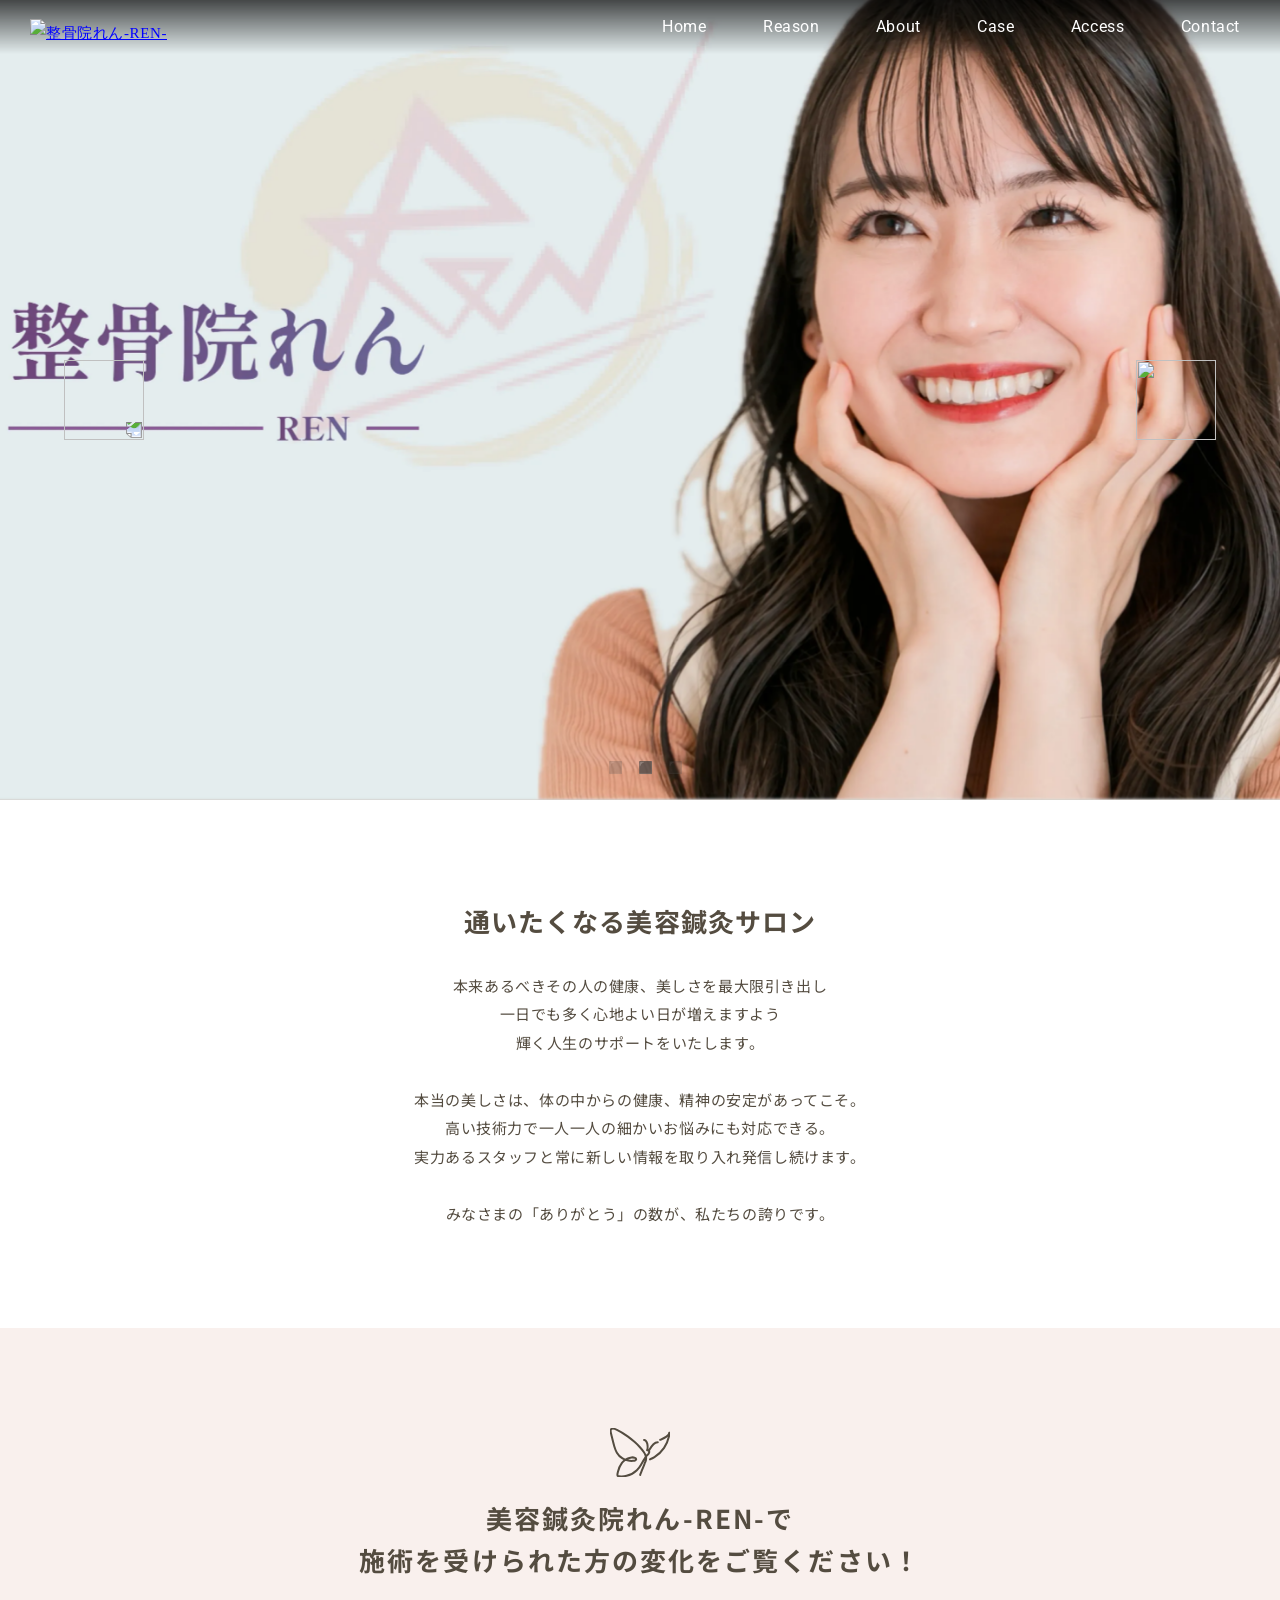
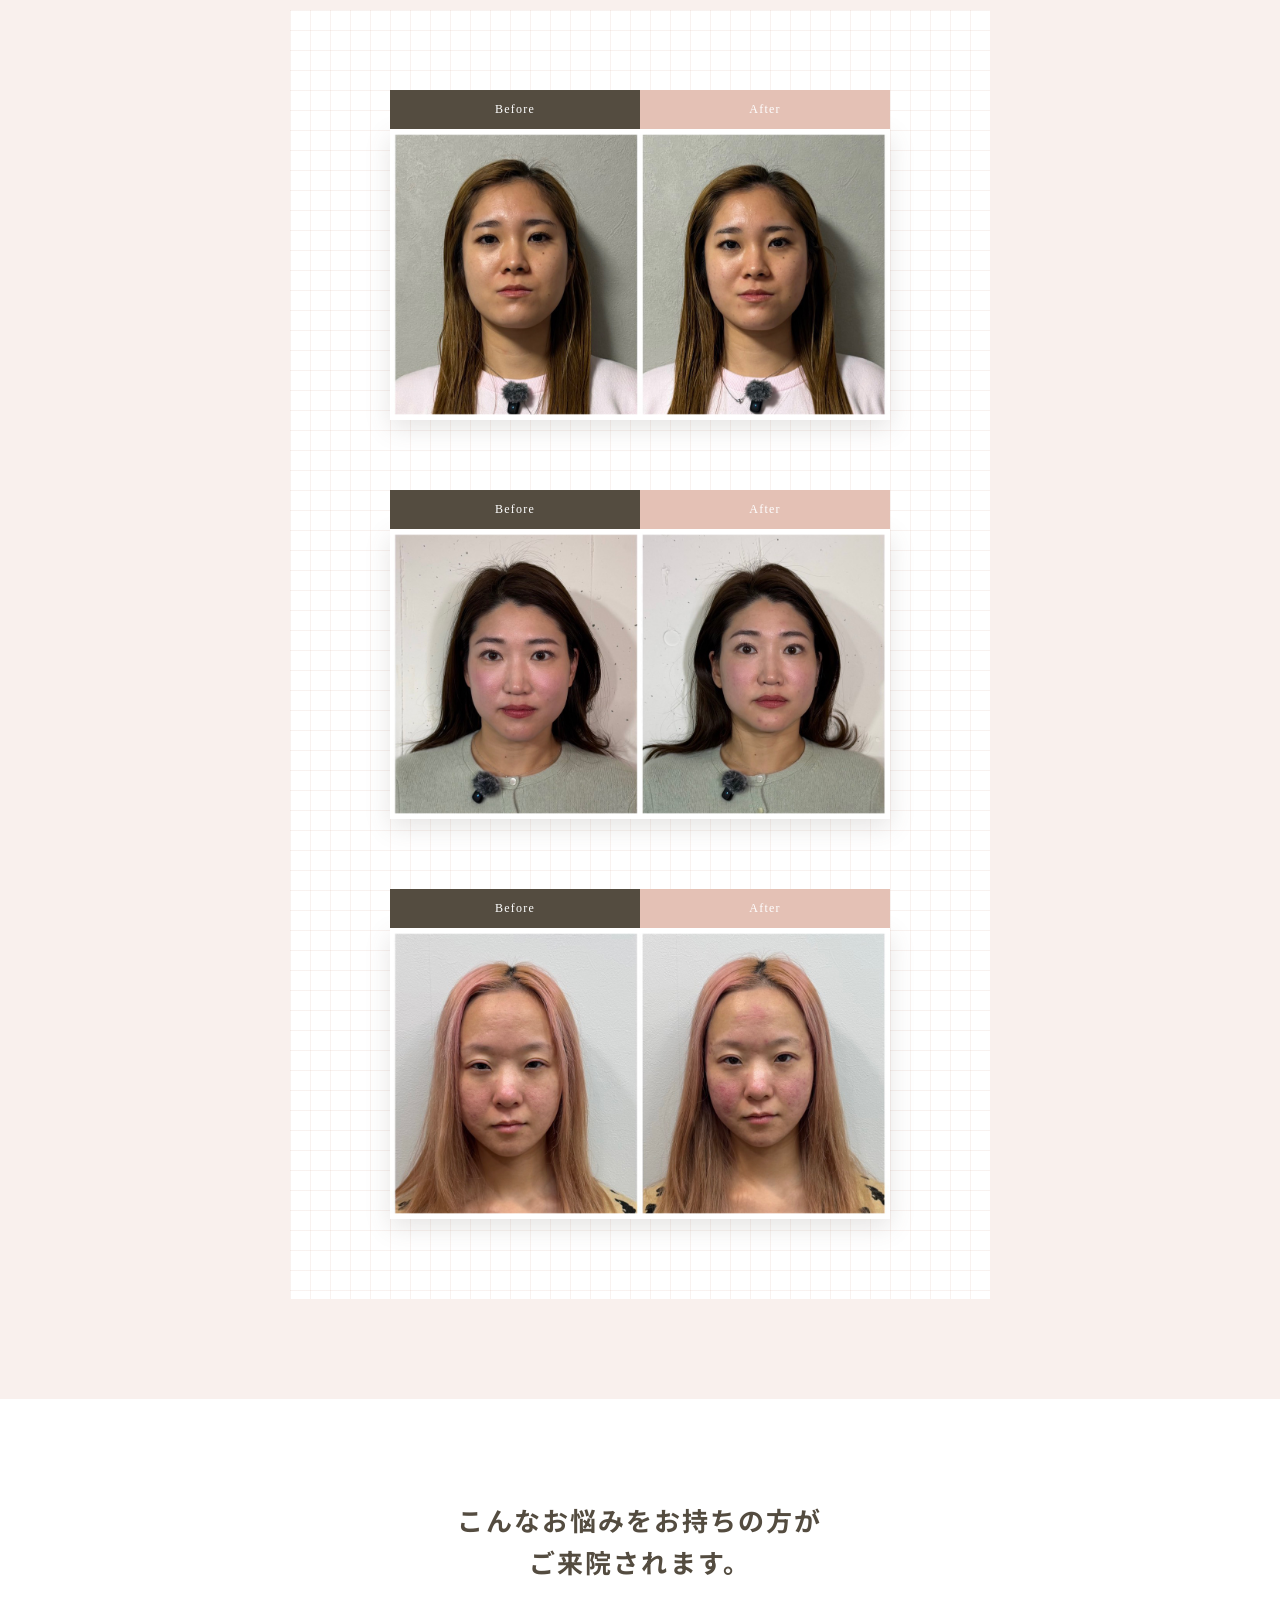
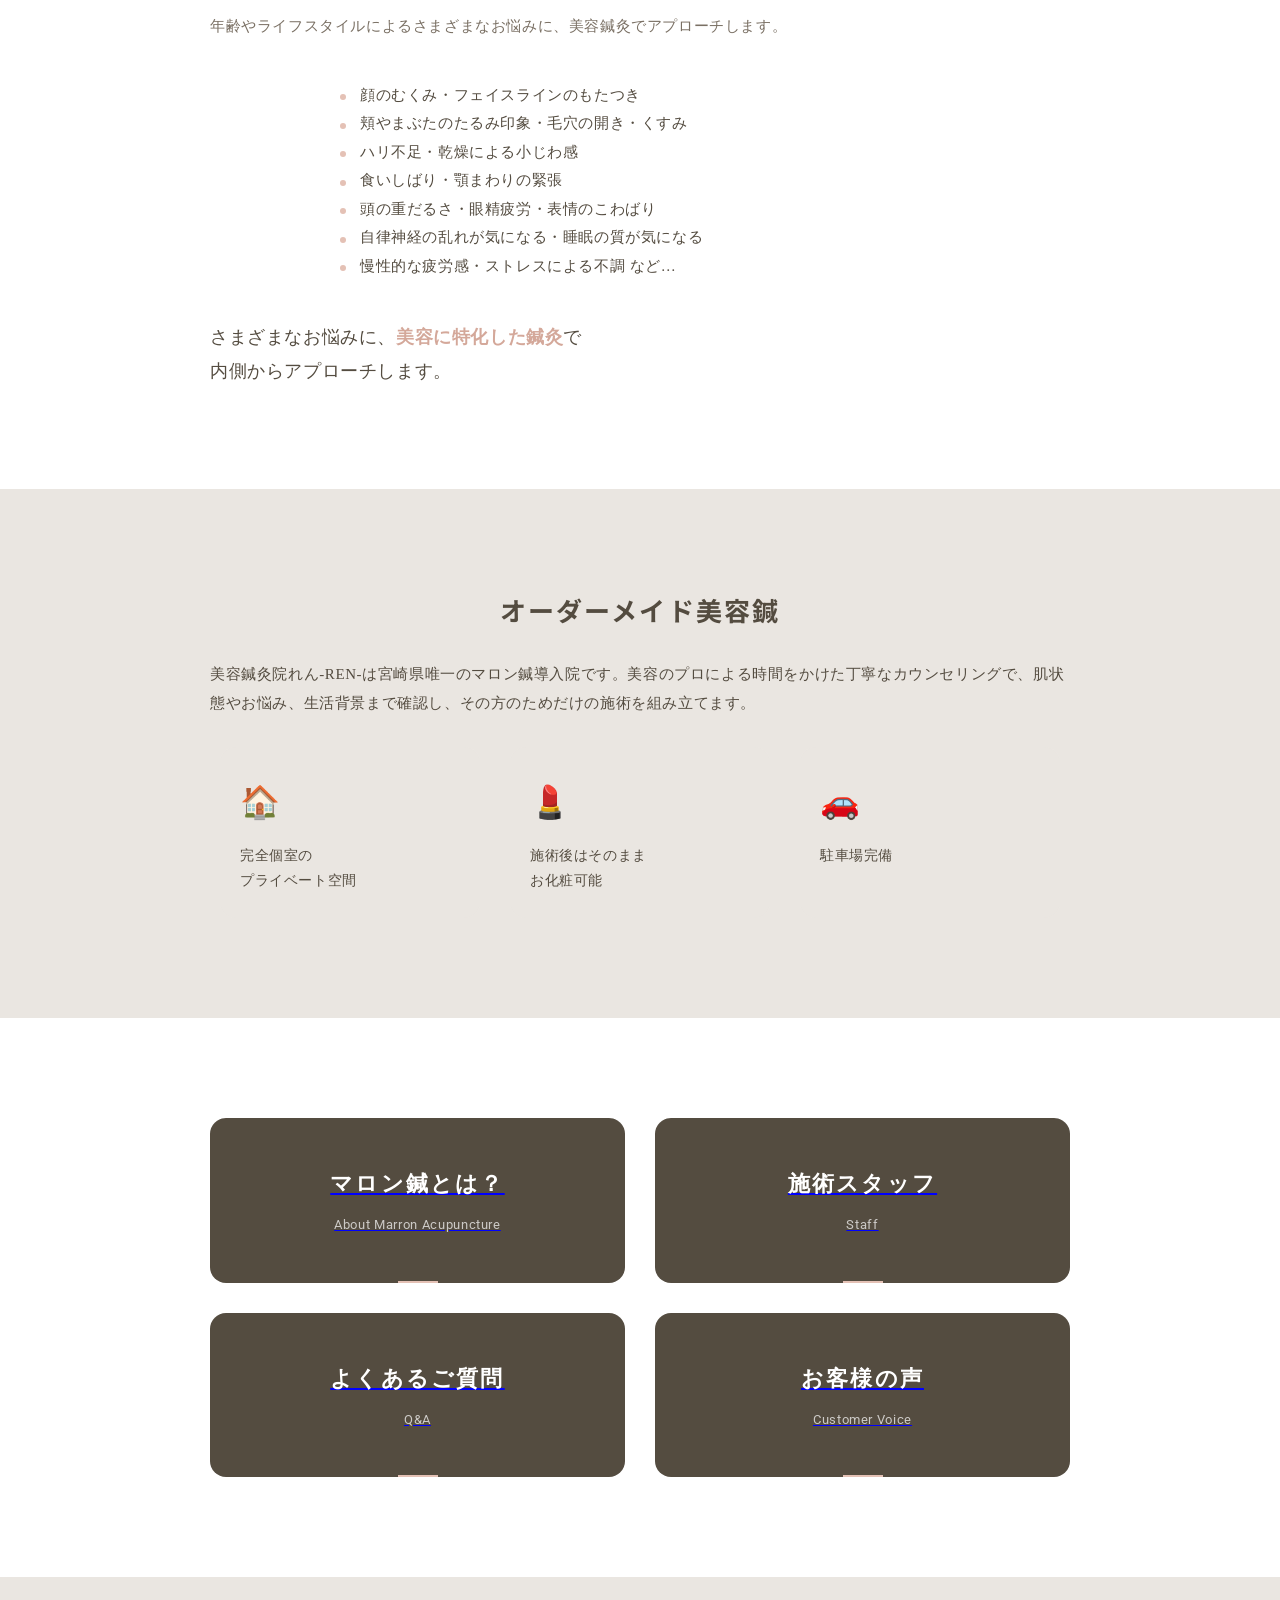
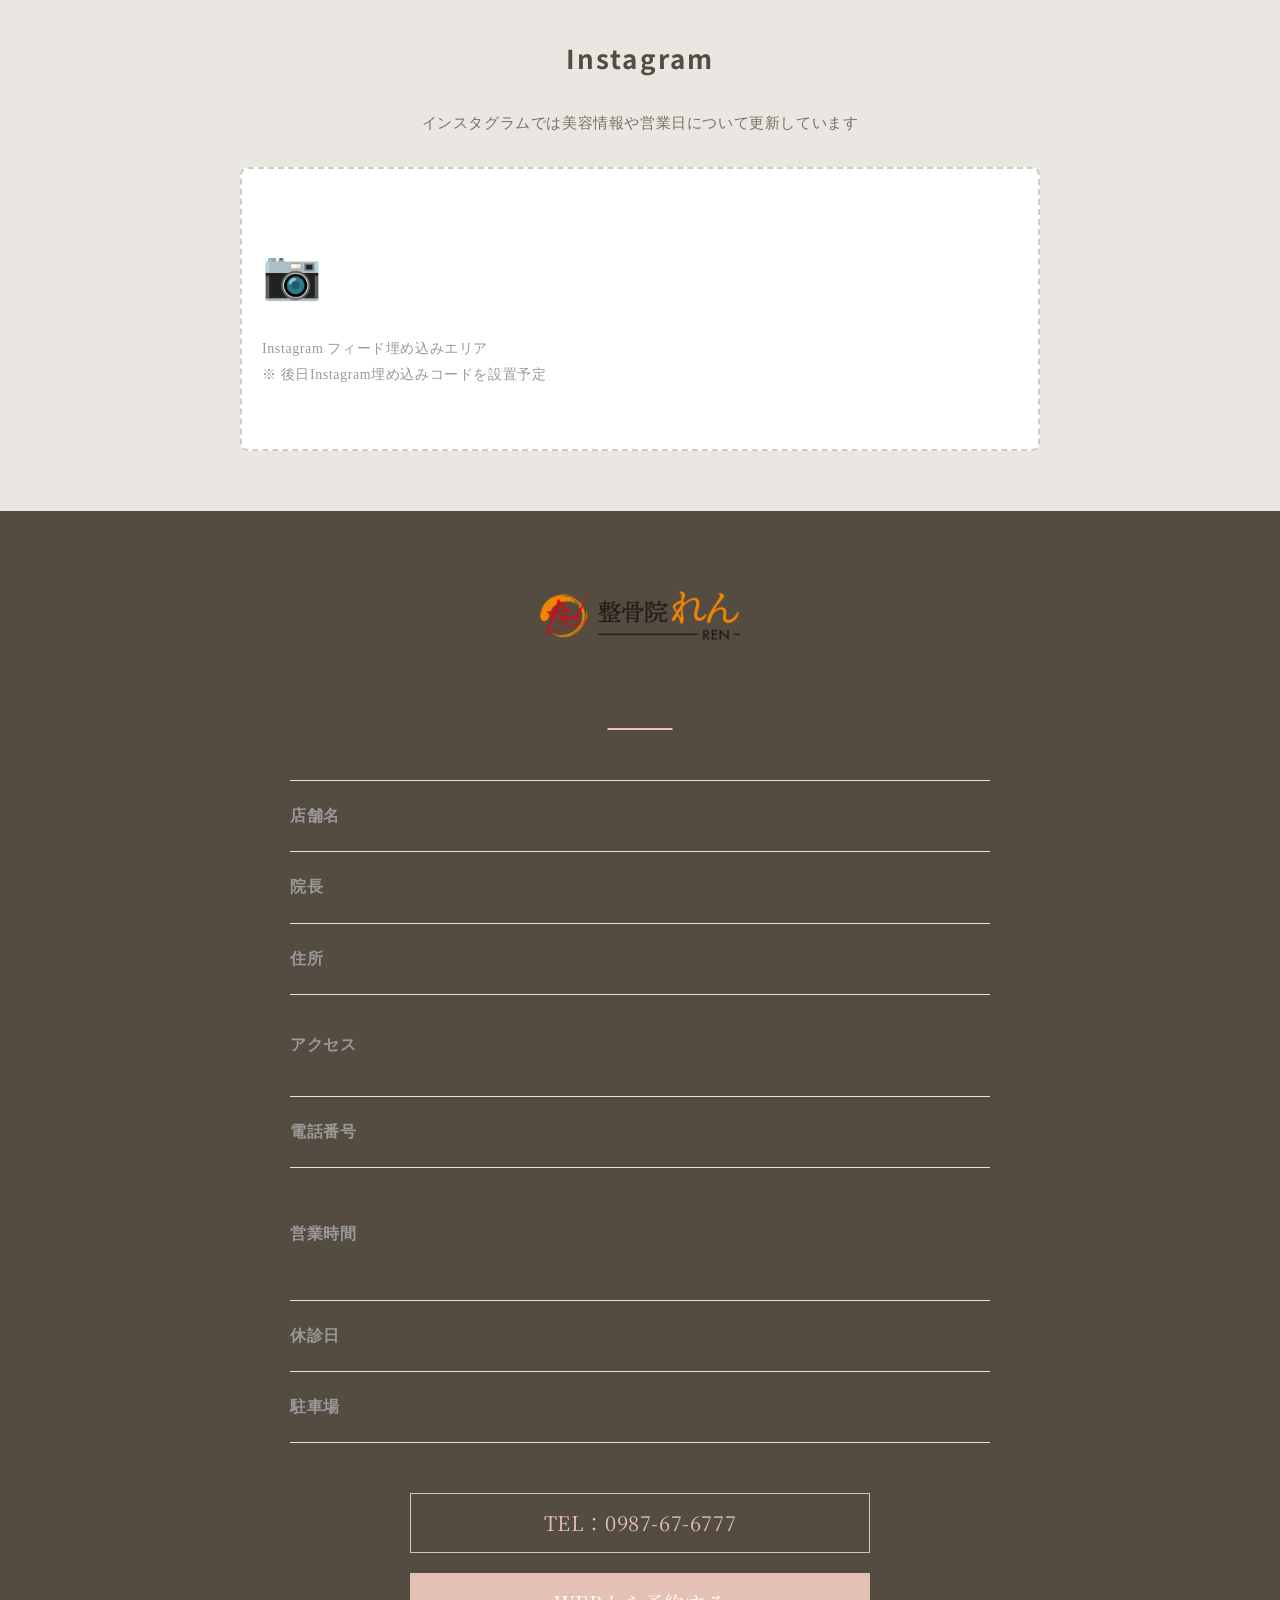
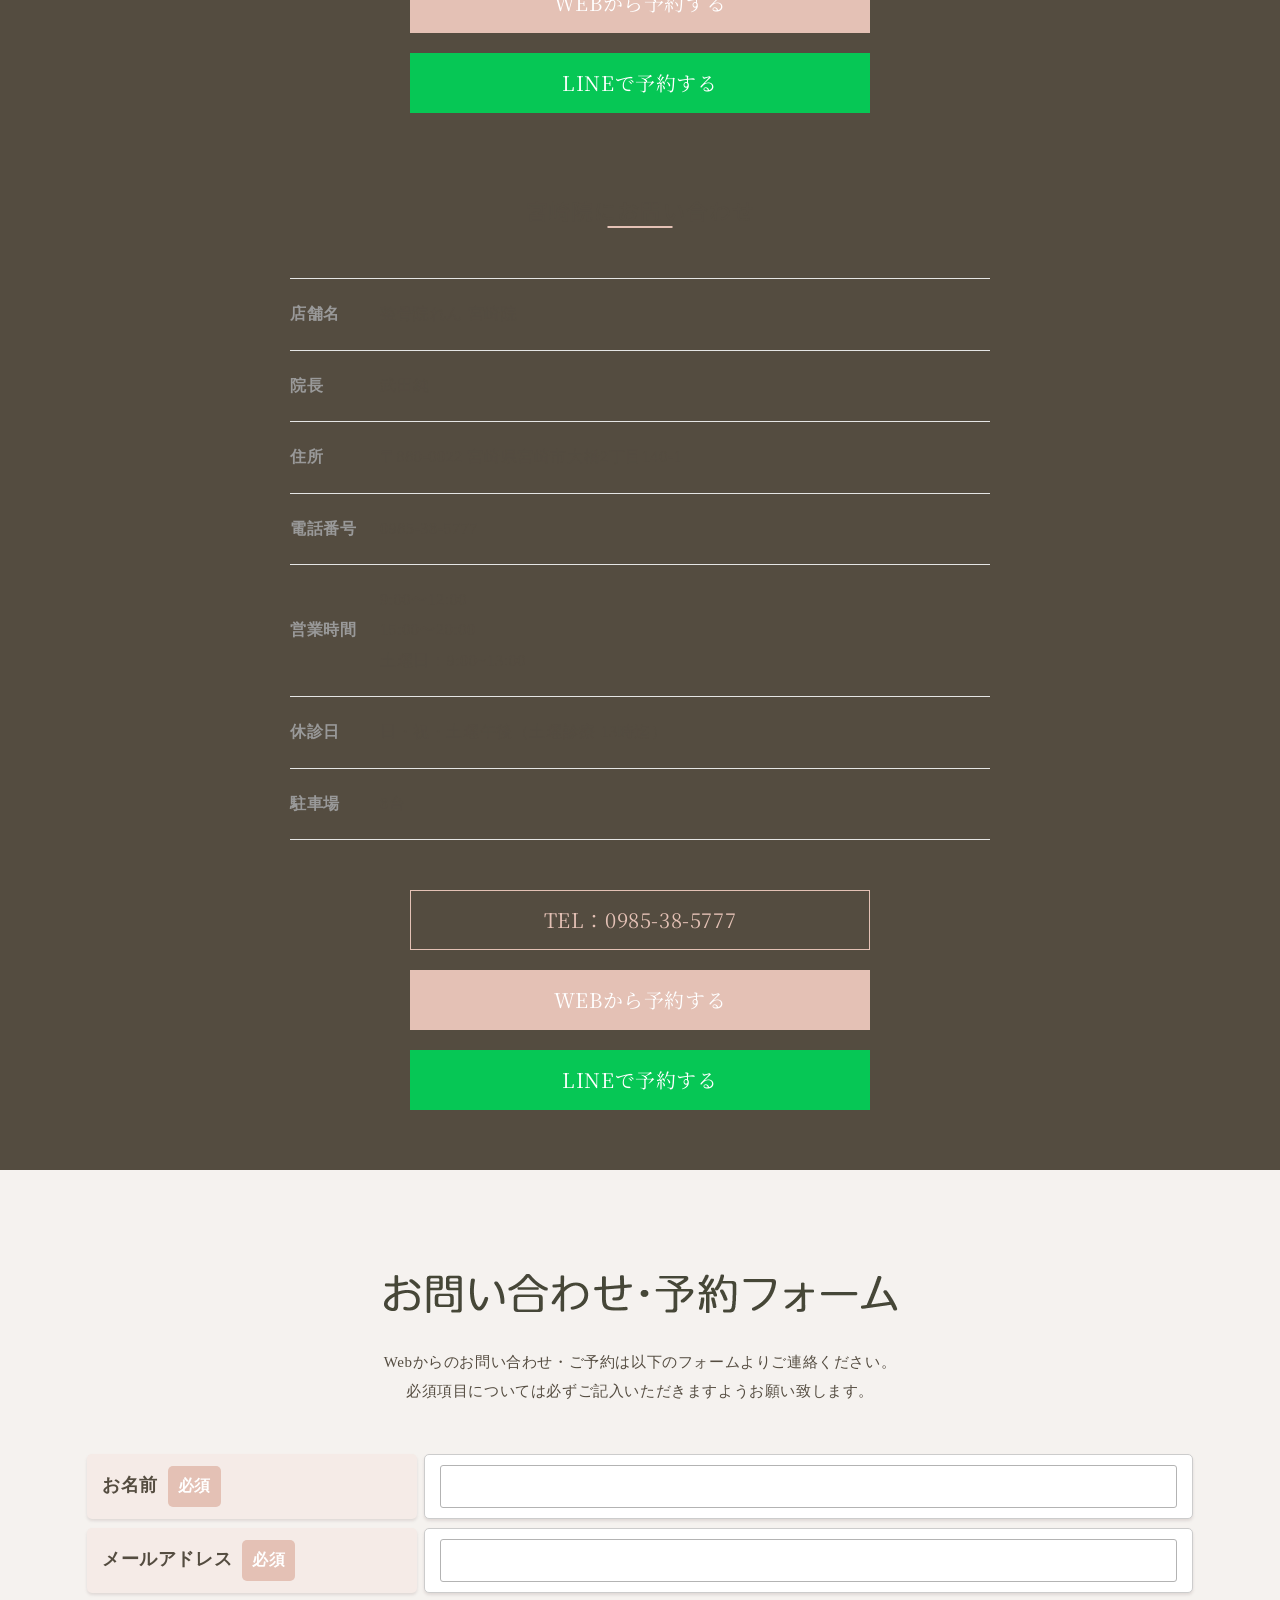
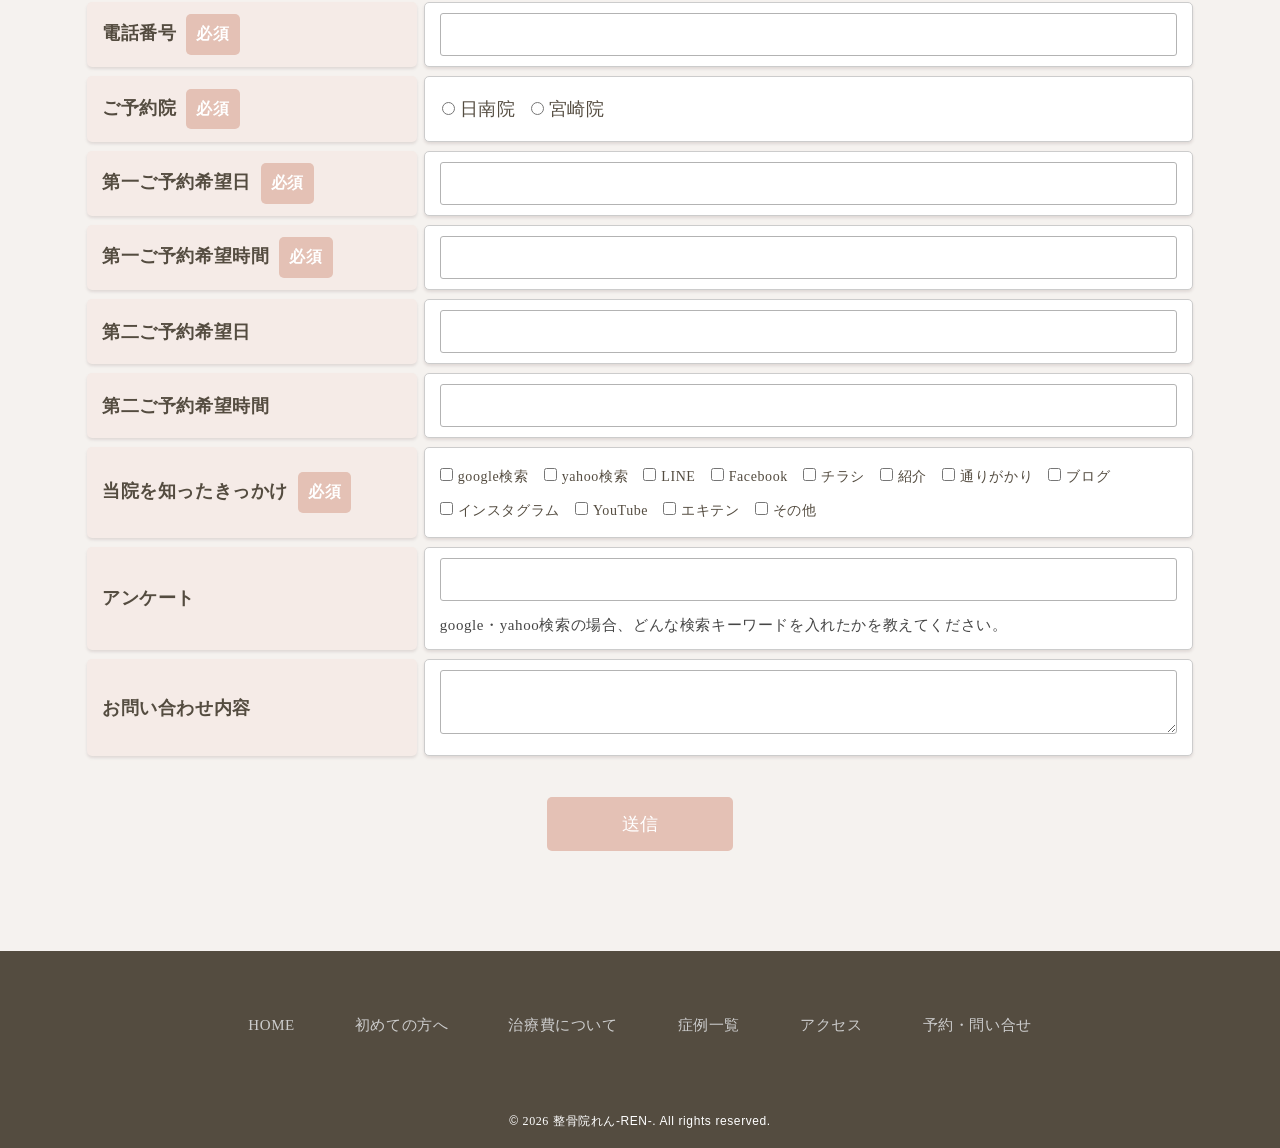
==== commit 3501fbac: "Before/Afterセクション追加と全体デザイン調整 - Before/Afterセクション新規作成（縦積み、方眼ノート風背景） - Before/Afterラベル帯を画像上部に追加 - 蝶アイコ" ====
--- a/beauty/index.html
+++ b/beauty/index.html
@@ -61,7 +61,8 @@
   <!-- font -->
   <link rel="preconnect" href="https://fonts.googleapis.com">
   <link rel="preconnect" href="https://fonts.gstatic.com" crossorigin>
-  <link href="https://fonts.googleapis.com/css2?family=Noto+Serif+JP:wght@400;500;700&family=Roboto:ital,wght@0,100..900;1,100..900&display=swap"
+  <link
+    href="https://fonts.googleapis.com/css2?family=Noto+Sans+JP:wght@400;500;700&family=Noto+Serif+JP:wght@400;500;700&family=Roboto:ital,wght@0,100..900;1,100..900&display=swap"
     rel="stylesheet">
 
   <!--SPメニュー-->
@@ -156,11 +157,28 @@
     </div>
     <!-- //header -->
 
-    <!-- main_visual (renewed) -->
-    <div class="hero-renewal pc">
-      <img src="images/hero_main.jpg" alt="美容鍼灸院れん-REN- 施術イメージ" />
-      <div class="hero-renewal__overlay">
-        <p class="hero-renewal__copy">肌の未来は、内側から始まる。<br>一生モノの美しさへ。</p>
+    <!-- main_visual -->
+    <div id="main_visual_biyou" class="pc">
+      <div id="main_visual_in">
+        <div class="slick_fv">
+          <div class="slick_fv_item">
+            <img src="images/fv02.webp?20251007" alt="整骨院れん-REN- 美顔鍼" width="auto" height="auto" style="object-position: center top;" />
+          </div>
+          <div class="slick_fv_item">
+            <img src="images/fv01.webp?20251007" alt="整骨院れん-REN- 美顔鍼" width="auto" height="auto" />
+            <div class="slick_fv_item01">
+              <span class="curtain fade">
+                <span class="curtain-inner">シワやたるみなどのお肌の悩みを改善し、</span>
+              </span>
+              <span class="curtain fade">
+                <span class="curtain-inner">本来の美しさが手に入ります。</span>
+              </span>
+            </div>
+          </div>
+          <div class="slick_fv_item">
+            <img src="images/fv03.webp?20251007" alt="整骨院れん-REN- 美顔鍼" width="auto" height="auto" />
+          </div>
+        </div>
       </div>
     </div>
     <!-- //main_visual -->
@@ -175,7 +193,7 @@
         <div class="header_box">
           <div class="inner_left">
             <a class="mouse_on" href="https://miyazaki-ren.com/beauty/" title="ホーム"><img src="images/logo.webp?20251007"
-                alt="美容鍼灸院れん-REN-" width="auto" height="auto" /></a>
+                alt="整骨院れん-REN-" width="auto" height="auto" /></a>
           </div>
           <div class="inner_right">
             <div class="sp_nav_btn">
@@ -213,10 +231,9 @@
     <!-- //header -->
   </div>
 
-  <div class="hero-renewal sp">
-    <img src="images/hero_main.jpg" alt="美容鍼灸院れん-REN- 施術イメージ" />
-    <div class="hero-renewal__overlay">
-      <p class="hero-renewal__copy">肌の未来は、内側から始まる。<br>一生モノの美しさへ。</p>
+  <div id="main_visual_biyou" class="sp">
+    <div id="main_visual_in">
+      <img src="images/main-image-sp.webp?20251007" alt="整骨院れん-REN- 美顔鍼" width="auto" height="auto" />
     </div>
   </div>
 
@@ -228,10 +245,6 @@
 
       <!-- post -->
       <div class="post">
-
-        <!-- wrapper_in -->
-        <div class="wrapper_in">
-
 
           <!-- リードセクション -->
           <div id="lead" class="lead">
@@ -250,16 +263,20 @@
 
           <!-- Before/After セクション（3枚横並び） -->
           <section class="bf-section">
-            <h2 class="bf-section__title">美容鍼灸院れん-REN-で施術を受けられた方の変化をご覧ください！</h2>
+            <img src="images/icon_butterfly.svg" alt="" class="bf-section__icon">
+            <h2 class="bf-section__title">美容鍼灸院れん-REN-で<br class="pc-only">施術を受けられた方の変化をご覧ください！</h2>
             <div class="bf-section__grid">
               <div class="bf-section__item">
-                <img src="images/b_f_img_biyou01.jpg" alt="Before/After 1">
+                <div class="bf-section__item-label"><span>Before</span><span>After</span></div>
+                <img class="bf-section__item-img" src="images/bf_new_01.jpg" alt="Before/After 1">
               </div>
               <div class="bf-section__item">
-                <img src="images/b_f_img_biyou02.jpg" alt="Before/After 2">
+                <div class="bf-section__item-label"><span>Before</span><span>After</span></div>
+                <img class="bf-section__item-img" src="images/bf_new_02.jpg" alt="Before/After 2">
               </div>
               <div class="bf-section__item">
-                <img src="images/b_f_img_biyou03.jpg" alt="Before/After 3">
+                <div class="bf-section__item-label"><span>Before</span><span>After</span></div>
+                <img class="bf-section__item-img" src="images/bf_new_03.jpg" alt="Before/After 3">
               </div>
             </div>
           </section>
@@ -339,14 +356,8 @@
             </div>
           </section>
 
-
-        </div>
-        <!-- //wrapper_in -->
-		  
       </div>
       <!-- //post -->
-
-      <p>&nbsp;</p>
 
       <!-- store-contact -->
       <section class="store_contact">
@@ -427,7 +438,8 @@
             </div>
             <a href="tel:0987-67-6777" class="store_tel_cta">TEL：0987-67-6777</a>
             <a href="#form" class="store_link_cta">WEBから予約する</a>
-            <a href="https://page.line.me/seikotsuin-ren?openQrModal=true" target="_blank" rel="noopener" class="store_line_cta">LINEで予約する</a>
+            <a href="https://page.line.me/seikotsuin-ren?openQrModal=true" target="_blank" rel="noopener"
+              class="store_line_cta">LINEで予約する</a>
           </div>
           <!-- <div class="store_in store02">
             <h3 class="store_ttl">宮崎院にお問い合わせ</h3>
@@ -490,7 +502,8 @@
             </div>
             <a href="tel:0985-38-5777" class="store_tel_cta">TEL：0985-38-5777</a>
             <a href="#form" class="store_link_cta">WEBから予約する</a>
-            <a href="https://line.me/R/ti/p/@255ujbgl?from=page&liff.referrer=https%3A%2F%2Fmiyazaki-ren.com%2F&searchId=255ujbgl" target="_blank" rel="noopener" class="store_line_cta">LINEで予約する</a>
+            <a href="https://line.me/R/ti/p/@255ujbgl?from=page&liff.referrer=https%3A%2F%2Fmiyazaki-ren.com%2F&searchId=255ujbgl"
+              target="_blank" rel="noopener" class="store_line_cta">LINEで予約する</a>
           </div>
         </div>
       </section>
@@ -631,4 +644,4 @@
 
 </body>
 
-</html>+</html>
--- a/beauty/css/layout.css
+++ b/beauty/css/layout.css
@@ -13,10 +13,14 @@
 @media screen and (min-width: 769px) {
   /* layout */
   body {
-    min-width: 1280px;
-    margin: 0;
-    padding: 0;
-  }
+    margin: 0;
+    padding: 0;
+  }
+
+  /*
+   * LP/サブページの共通骨格を可変幅化
+   * コンテンツ本体は 1200px、外側ガターを含めて 1280px で運用する
+   */
 
   .home #header,
   .page-template-sub_top #header {
@@ -37,11 +41,13 @@
   }
   
   #header_in {
-    width: 1280px;
-    height: auto;
-    margin: 0 auto;
-    padding: 15px 50px 15px 50px;
-    display: table;
+    width: 100%;
+    max-width: none;
+    height: auto;
+    margin: 0;
+    padding: 0;
+    display: block;
+    box-sizing: border-box;
   }
 
   #main_visual {
@@ -116,11 +122,13 @@
   }
 
   #global_navi_in {
-    width: 1280px;
-    height: auto;
-    margin: 0 auto;
-    padding: 0 50px;
+    max-width: 1280px;
+    width: 100%;
+    height: auto;
+    margin: 0 auto;
+    padding: 0 40px;
     overflow: hidden;
+    box-sizing: border-box;
   }
 
   .home #wrapper,
@@ -133,18 +141,20 @@
   }
 
   .wrapper_in {
-    width: 1280px;
-    height: auto;
-    margin: 0 auto;
-    padding: 40px 100px 0 100px;
-    display: table;
+    max-width: 1280px;
+    width: 100%;
+    height: auto;
+    margin: 0 auto;
+    padding: 40px 40px 0;
+    display: table;
+    box-sizing: border-box;
   }
 
   #wrapper {
-    width: 1280px;
-    height: auto;
-    margin: 0 auto;
-    padding: 40px 100px;
+    width: 100%;
+    height: auto;
+    margin: 0;
+    padding: 0;
     display: table;
   }
 
@@ -154,6 +164,7 @@
     height: auto;
     margin: 0;
     padding: 0;
+    float: none;
   }
 
   #content {
@@ -191,11 +202,13 @@
   }
 
   #footer_top_in {
-    width: 1280px;
-    height: auto;
-    margin: 0 auto;
-    padding: 40px 50px;
-    display: table;
+    max-width: 1280px;
+    width: 100%;
+    height: auto;
+    margin: 0 auto;
+    padding: 40px;
+    display: table;
+    box-sizing: border-box;
   }
 
   #footer_bottom {
@@ -205,12 +218,14 @@
   }
 
   #footer_bottom_in {
-    width: 1280px;
-    height: auto;
-    margin: 0 auto;
-    padding: 30px 50px 25px 50px;
+    max-width: 1280px;
+    width: 100%;
+    height: auto;
+    margin: 0 auto;
+    padding: 30px 40px 25px;
     display: table;
     text-align: center;
+    box-sizing: border-box;
   }
 
   #copyright {
--- a/beauty/css/style.css
+++ b/beauty/css/style.css
@@ -48,6 +48,8 @@
   /* ============================================================= */
   #header_in {
     top: 0;
+    left: 0;
+    right: 0;
     width: 100% !important;
     padding: 0 !important;
     background-size: 2000px;
@@ -69,26 +71,34 @@
     display: flex;
     justify-content: space-between;
     align-items: center;
-    max-width: 100%;
-    padding: 0.5% 4%;
-    margin: auto;
+    width: 100%;
+    max-width: 1280px;
+    padding: 12px 40px;
+    margin: 0 auto;
+    box-sizing: border-box;
   }
 
   #header_in .inner_left {
     width: 200px;
     padding: 0;
     margin: 0;
+    transform: translate(-10px, 6px);
+  }
+
+  #header_in.is_active .inner_left {
+    transform: none;
   }
 
   #header_in .inner_right {
-    width: 600px;
+    width: auto;
     margin: 0;
     padding: 0;
   }
 
   .inner_right_nav {
     display: flex;
-    justify-content: space-between;
+    justify-content: flex-end;
+    gap: clamp(32px, 4.4vw, 96px);
   }
 
   #header_in .inner_right ul,
@@ -1025,6 +1035,17 @@
   z-index: 0;
 }
 
+.slick_fv,
+.slick_fv .slick-list,
+.slick_fv .slick-track,
+.slick_fv_item {
+  height: calc(100vh - 100px);
+}
+
+.slick_fv.slick-dotted.slick-slider {
+  margin-bottom: 0;
+}
+
 .slide-arrow {
   cursor: pointer;
   position: absolute;
@@ -1044,10 +1065,9 @@
 }
 
 .slick_fv_item img {
-  width: 75%;
-  height: calc(100vh - 100px);
-  height: 82vh;
-  margin: 50px auto;
+  width: 100%;
+  height: 100%;
+  margin: 0;
   object-fit: cover;
 }
 
--- a/beauty/css/renewal.css
+++ b/beauty/css/renewal.css
@@ -1,38 +1,263 @@
 @charset "utf-8";
 /* ============================================================= */
 /* renewal.css - 美容鍼灸院れん リニューアルスタイル               */
-/* カラー: メイン #E4C1B5 / ベース #EAE6E1 / テキスト #544C40     */
-/* ============================================================= */
-
+/* ============================================================= */
+/* デザイントークン v2（参考サイト + PDF配色 + ご希望反映）         */
+/* ============================================================= */
+/* - フォント：ゴシック体（柔らかく読みやすい）                    */
+/* - 見出し：帯背景なし、アイコン付き                             */
+/* - セクション：全面背景色で区切り                               */
+/* - 角丸：多用（柔らかさ・可愛らしさ）                           */
+/* - 全体：フラットデザイン                                       */
+/* - 配色：PDF左パターン（可愛い、ふんわり）                       */
+/* ============================================================= */
+
+/* パターンA: ピンクベージュ（デフォルト） - PDF左パターン準拠 */
 :root {
-  --color-main: #E4C1B5;
-  --color-main-dark: #d4a99b;
-  --color-base: #EAE6E1;
-  --color-text: #544C40;
-  --color-text-light: #7a7064;
+  /* ===== カラー ===== */
+  --color-main: #e4c1b5; /* アクセントカラー（PDF: 淡いピンクベージュ） */
+  --color-main-light: #f0d8cf; /* アクセント薄め（ホバー等） */
+  --color-main-dark: #d4a89a; /* アクセント濃いめ */
+  --color-base: #eae6e1; /* ベースカラー（PDF: オフホワイト） */
+  --color-base-alt: #f5f2ef; /* ベース薄め（交互セクション用） */
+  --color-text: #544c40; /* テキストカラー（PDF: ダークブラウン） */
+  --color-text-light: #7a7064; /* サブテキスト */
   --color-white: #ffffff;
-  --color-dark-bg: #3a3530;
-  --font-serif: "Noto Serif JP", YuMincho, "Yu Mincho", "游明朝",
-    "ヒラギノ明朝 ProN W6", "HiraMinProN-W6", "HG明朝E", "ＭＳ Ｐ明朝",
-    "MS PMincho", "MS 明朝", serif;
-  --font-sans: "メイリオ", "Hiragino Kaku Gothic Pro W3", "ヒラギノ角ゴ Pro W3", sans-serif;
-}
-
-/* ============================================================= */
-/* ベースカラー上書き                                              */
+  --color-dark-bg: #544c40; /* ダーク背景（フッター、CTA等） */
+  --color-btn-primary: #544c40; /* プライマリボタン背景 */
+  --color-btn-primary-text: #ffffff;
+  --color-btn-secondary: transparent;
+  --color-btn-secondary-border: #e4c1b5;
+  --color-btn-secondary-text: #544c40;
+  --color-border: #e0dbd6; /* 区切り線 */
+
+  /* ===== タイポグラフィ ===== */
+  --font-primary:
+    "Noto Sans JP", "游ゴシック", "Yu Gothic", "メイリオ", sans-serif;
+  --font-accent: "Roboto", sans-serif; /* 英字アクセント */
+  --font-size-base: 15px;
+  --font-size-small: 13px;
+  --font-size-h1: 32px;
+  --font-size-h2: 26px;
+  --font-size-h3: 22px;
+  --font-weight-normal: 400;
+  --font-weight-medium: 500;
+  --font-weight-bold: 700;
+  --line-height-base: 1.9;
+  --line-height-heading: 1.6;
+  --letter-spacing-base: 0.04em;
+  --letter-spacing-heading: 0.08em;
+
+  /* ===== 余白 ===== */
+  --section-padding: 100px;
+  --section-padding-sp: 60px;
+  --element-gap: 30px;
+  --element-gap-lg: 50px;
+  --content-max-width: 1200px;
+  --page-gutter: 40px;
+  --page-gutter-sp: 5%;
+
+  /* ===== 角丸（多用） ===== */
+  --radius-sm: 8px; /* 小さい要素 */
+  --radius-md: 16px; /* カード等 */
+  --radius-lg: 24px; /* 大きいカード */
+  --radius-full: 100px; /* ボタン、ピル型 */
+
+  /* ===== ボタン ===== */
+  --btn-radius: var(--radius-full);
+  --btn-padding: 14px 36px;
+  --btn-padding-sm: 10px 24px;
+  --btn-font-size: 14px;
+  --btn-transition: all 0.3s ease;
+
+  /* ===== カード・装飾 ===== */
+  --card-radius: var(--radius-md);
+  --card-padding: 24px;
+  --card-bg: var(--color-white);
+  --image-radius: var(--radius-md);
+  --shadow-soft: 0 4px 20px rgba(84, 76, 64, 0.08);
+  --shadow-hover: 0 8px 30px rgba(84, 76, 64, 0.12);
+
+  /* ===== アイコン ===== */
+  --icon-size-sm: 20px;
+  --icon-size-md: 24px;
+  --icon-size-lg: 32px;
+  --icon-color: var(--color-main-dark);
+
+  /* ===== トランジション ===== */
+  --transition-fast: 0.2s ease;
+  --transition-base: 0.3s ease;
+}
+
+/* パターンB: アプリコット（大人エレガント） */
+/* 使用方法: <html class="theme-apricot"> または <body class="theme-apricot"> */
+.theme-apricot {
+  --color-main: #cf7f72;
+  --color-main-dark: #b86b5f;
+  --color-base: #efddd5;
+  --color-text: #482019;
+  --color-text-light: #6d4a42;
+  --color-dark-bg: #3d2a26;
+  --color-btn-bg: #482019;
+}
+
+/* ============================================================= */
+/* レスポンシブ対応：PC表示を全幅に                                 */
+/* ============================================================= */
+@media screen and (min-width: 769px) {
+  .pc {
+    width: 100%;
+  }
+}
+
+/* PC専用改行（SPでは非表示） */
+.pc-only {
+  display: none;
+}
+
+@media screen and (min-width: 769px) {
+  .pc-only {
+    display: inline;
+  }
+}
+
+/* ============================================================= */
+/* ベーススタイル                                                  */
 /* ============================================================= */
 body {
   background-color: var(--color-base);
   color: var(--color-text);
+  font-family: var(--font-primary);
+  font-size: var(--font-size-base);
+  line-height: var(--line-height-base);
+  letter-spacing: var(--letter-spacing-base);
 }
 
 #wrapper {
+  background-color: transparent;
+}
+
+/* WordPress由来の不要なスタイルをリセット */
+#content .post {
+  padding-bottom: 0 !important;
+  background-color: transparent !important;
+}
+
+#content {
+  background-color: transparent !important;
+}
+
+/* ============================================================= */
+/* セクション - 全幅背景色                                         */
+/* ============================================================= */
+
+/* 全幅セクションの基本スタイル */
+.section-fullwidth {
+  width: 100%;
+  padding: var(--section-padding) 0;
+}
+
+.section-fullwidth__inner {
+  max-width: var(--content-max-width);
+  margin: 0 auto;
+  padding: 0 var(--page-gutter);
+}
+
+/* 背景色バリエーション */
+.section-bg-white {
   background-color: var(--color-white);
 }
 
-/* ヘッダーアクティブ時 */
+.section-bg-base {
+  background-color: var(--color-base);
+}
+
+.section-bg-base-alt {
+  background-color: var(--color-base-alt);
+}
+
+.section-bg-main {
+  background-color: var(--color-main-light);
+}
+
+.section-bg-dark {
+  background-color: var(--color-dark-bg);
+  color: var(--color-white);
+}
+
+/* セクションタイトル - センター揃え */
+.section-title {
+  font-family: var(--font-primary);
+  font-size: var(--font-size-h1);
+  font-weight: var(--font-weight-bold);
+  color: var(--color-text);
+  text-align: center;
+  letter-spacing: var(--letter-spacing-heading);
+  line-height: var(--line-height-heading);
+  margin-bottom: var(--element-gap);
+}
+
+.section-title-en {
+  display: block;
+  font-family: var(--font-accent);
+  font-size: var(--font-size-small);
+  font-weight: var(--font-weight-normal);
+  color: var(--color-main-dark);
+  letter-spacing: 0.1em;
+  margin-top: 8px;
+}
+
+.section-lead {
+  font-size: var(--font-size-base);
+  color: var(--color-text-light);
+  text-align: center;
+  max-width: 700px;
+  margin: 0 auto var(--element-gap-lg);
+}
+
+/* ダーク背景時の色調整 */
+.section-bg-dark .section-title {
+  color: var(--color-white);
+}
+
+.section-bg-dark .section-title-en {
+  color: var(--color-main);
+}
+
+.section-bg-dark .section-lead {
+  color: rgba(255, 255, 255, 0.8);
+}
+
+@media screen and (max-width: 768px) {
+  .section-fullwidth {
+    padding: var(--section-padding-sp) 0;
+  }
+
+  .section-fullwidth__inner {
+    padding: 0 var(--page-gutter-sp);
+  }
+
+  .section-title {
+    font-size: 22px;
+  }
+}
+
+/* ヘッダーアクティブ時 - ブラー付き白背景 */
 #header_in.is_active {
-  background: rgba(234, 230, 225, 0.95) !important;
+  background: rgba(255, 255, 255, 0.85) !important;
+  backdrop-filter: blur(12px) !important;
+  -webkit-backdrop-filter: blur(12px) !important;
+}
+
+.theme-apricot #header_in.is_active {
+  background: rgba(255, 255, 255, 0.85) !important;
+  backdrop-filter: blur(12px) !important;
+  -webkit-backdrop-filter: blur(12px) !important;
+}
+
+/* グローバルナビ（ビビッドピンク→落ち着いたトーンに） */
+#global_navi {
+  background-color: var(--color-dark-bg) !important;
 }
 
 /* フッター */
@@ -99,118 +324,223 @@
   background: var(--color-main) !important;
 }
 
-/* Q&A既存スタイル上書き */
+/* Q&A既存スタイル上書き - セクションタイトル */
 #content #question h2 {
+  display: block !important;
   background: none !important;
   color: var(--color-text) !important;
   text-shadow: none !important;
   padding: 0 !important;
-  font-size: 28px;
-  font-family: var(--font-serif);
-  text-align: center;
-  border: none;
-  margin-top: 60px;
-  margin-bottom: 40px;
+  font-size: var(--font-size-h1) !important;
+  font-family: var(--font-primary) !important;
+  text-align: center !important;
+  border: none !important;
+  border-bottom: none !important;
+  margin-top: var(--section-padding) !important;
+  margin-bottom: var(--element-gap-lg) !important;
+}
+
+#content #question h2::before {
+  display: none !important;
 }
 
 #content #question h2 span {
   display: block;
-  font-size: 14px;
-  color: var(--color-main);
-  font-family: "Roboto", sans-serif;
+  font-size: var(--font-size-small);
+  color: var(--color-main-dark);
+  font-family: var(--font-accent);
   letter-spacing: 0.1em;
   margin-top: 8px;
 }
 
-/* リードセクション上書き */
+/* リードセクション - 全幅背景 */
+#lead {
+  width: 100%;
+  padding: var(--section-padding) 0 !important;
+  background-color: var(--color-white);
+  text-align: center;
+  margin-bottom: 0 !important;
+}
+
+#lead .lead_title {
+  font-family: var(--font-primary) !important;
+  font-size: var(--font-size-h2) !important;
+  font-weight: var(--font-weight-bold) !important;
+  color: var(--color-text) !important;
+  margin-bottom: var(--element-gap) !important;
+}
+
 #lead .lead_title::after {
+  display: none !important;
+}
+
+#lead .lead_text {
+  max-width: 700px;
+  margin: 0 auto;
+  padding: 0 var(--page-gutter);
+  font-family: var(--font-primary) !important;
+  font-size: var(--font-size-base);
+  line-height: var(--line-height-base);
+  color: var(--color-text);
+}
+
+/* ナビホバー色 */
+#nav ul li a:hover {
+  color: var(--color-main) !important;
+}
+
+/* ============================================================= */
+/* 見出しスタイル - シンプル、センター揃え、フラット               */
+/* ============================================================= */
+
+/* h1 見出し */
+#content h1 {
+  font-family: var(--font-primary) !important;
+  font-size: var(--font-size-h1) !important;
+  font-weight: var(--font-weight-bold) !important;
+  color: var(--color-text) !important;
+  text-align: center !important;
+  letter-spacing: var(--letter-spacing-heading) !important;
+  line-height: var(--line-height-heading) !important;
+  border: none !important;
+  background: none !important;
+  padding: 0 !important;
+  margin-bottom: var(--element-gap-lg) !important;
+}
+
+/* h2 見出し - シンプル、センター揃え */
+#content h2 {
+  display: block !important;
+  width: 100% !important;
+  font-family: var(--font-primary) !important;
+  font-size: var(--font-size-h2) !important;
+  font-weight: var(--font-weight-bold) !important;
+  line-height: var(--line-height-heading) !important;
+  letter-spacing: var(--letter-spacing-heading) !important;
+  text-align: center !important;
+  text-shadow: none !important;
+  margin-bottom: var(--element-gap) !important;
+  padding: 0 !important;
+  clear: both !important;
+  color: var(--color-text) !important;
+  background: none !important;
+  background-image: none !important;
+  border: none !important;
+}
+
+/* h2 疑似要素リセット */
+#content h2::before {
+  display: none !important;
+}
+
+/* h3 見出し - シンプル */
+#content h3 {
+  font-family: var(--font-primary) !important;
+  font-size: var(--font-size-h3) !important;
+  font-weight: var(--font-weight-medium) !important;
+  color: var(--color-text) !important;
+  text-align: center !important;
+  line-height: var(--line-height-heading) !important;
+  letter-spacing: var(--letter-spacing-base) !important;
+  margin-bottom: 16px !important;
+  padding: 0 !important;
+  border: none !important;
+  background: none !important;
+}
+
+/* サイドバー・その他アクセント色 */
+#sidebar h2 {
   background-color: var(--color-main) !important;
 }
 
-#content h3 {
-  color: var(--color-text) !important;
-}
-
-/* ============================================================= */
-/* ヒーローセクション（リニューアル）                               */
-/* ============================================================= */
-.hero-renewal {
-  position: relative;
+.side_new dt {
+  color: var(--color-main) !important;
+}
+
+/* 料金表などのアクセント */
+.price_card .badge,
+.price_tag {
+  background-color: var(--color-main) !important;
+}
+
+/* リンクホバー */
+a:hover {
+  color: var(--color-main-dark) !important;
+}
+
+/* ============================================================= */
+/* Before/After セクション（3枚横並び）- 全幅背景                  */
+/* ============================================================= */
+.bf-section {
   width: 100%;
-  overflow: hidden;
-}
-
-.hero-renewal img {
-  width: 100%;
-  height: 85vh;
-  object-fit: cover;
+  padding: var(--section-padding) 0;
+  background-color: #f9f0ed; /* 薄いピンクベージュ（ピンク味あり） */
+}
+
+.bf-section__icon {
   display: block;
-}
-
-.hero-renewal__overlay {
-  position: absolute;
-  bottom: 0;
-  left: 0;
-  right: 0;
-  padding: 60px 5%;
-  background: linear-gradient(to top, rgba(0,0,0,0.5) 0%, rgba(0,0,0,0) 100%);
-}
-
-.hero-renewal__copy {
-  color: var(--color-white);
+  width: 60px;
+  height: auto;
+  margin: 0 auto 20px;
+}
+
+.bf-section__title {
+  text-align: center;
   font-family: var(--font-serif);
-  font-size: 28px;
-  line-height: 1.8;
-  letter-spacing: 0.15em;
-  text-shadow: 0 2px 8px rgba(0,0,0,0.3);
-}
-
-@media screen and (max-width: 768px) {
-  .hero-renewal img {
-    height: 60vh;
-  }
-  .hero-renewal__overlay {
-    padding: 30px 5%;
-  }
-  .hero-renewal__copy {
-    font-size: 18px;
-    line-height: 1.7;
-    letter-spacing: 0.1em;
-  }
-}
-
-/* ============================================================= */
-/* Before/After セクション（3枚横並び）                            */
-/* ============================================================= */
-.bf-section {
-  padding: 80px 0;
-  background-color: var(--color-white);
-}
-
-.bf-section__title {
-  text-align: center;
-  font-family: var(--font-serif);
-  font-size: 22px;
+  font-size: var(--font-size-h2);
   color: var(--color-text);
   margin-bottom: 40px;
-  line-height: 1.6;
+  line-height: var(--line-height-heading);
 }
 
 .bf-section__grid {
   display: flex;
-  justify-content: center;
-  gap: 20px;
-  max-width: 1060px;
+  flex-direction: column;
+  align-items: center;
+  gap: 70px;
+  max-width: 700px;
   margin: 0 auto;
-  padding: 0 20px;
+  padding: 80px 100px;
+  background-color: var(--color-white);
+  /* 方眼ノート風パターン（薄め） */
+  background-image:
+    linear-gradient(rgba(212, 168, 154, 0.15) 1px, transparent 1px),
+    linear-gradient(90deg, rgba(212, 168, 154, 0.15) 1px, transparent 1px);
+  background-size: 20px 20px;
 }
 
 .bf-section__item {
+  width: 100%;
+  border-radius: 0;
+  overflow: visible;
+}
+
+.bf-section__item-label {
+  display: flex;
+  margin-bottom: 0;
+}
+
+.bf-section__item-label span {
   flex: 1;
-  max-width: 330px;
-  border-radius: 8px;
-  overflow: hidden;
-  box-shadow: 0 2px 12px rgba(0,0,0,0.08);
+  padding: 8px 0;
+  font-size: 12px;
+  font-weight: 500;
+  text-align: center;
+  letter-spacing: 0.1em;
+}
+
+.bf-section__item-label span:first-child {
+  background-color: var(--color-text);
+  color: var(--color-white);
+}
+
+.bf-section__item-label span:last-child {
+  background-color: var(--color-main);
+  color: var(--color-white);
+}
+
+.bf-section__item-img {
+  box-shadow: 0 8px 24px rgba(84, 76, 64, 0.15);
 }
 
 .bf-section__item img {
@@ -221,31 +551,34 @@
 
 @media screen and (max-width: 768px) {
   .bf-section {
-    padding: 50px 0;
+    padding: var(--section-padding-sp) 0;
+  }
+  .bf-section__icon {
+    width: 48px;
+    margin-bottom: 15px;
   }
   .bf-section__title {
-    font-size: 18px;
+    font-size: 20px;
     padding: 0 5%;
     margin-bottom: 25px;
   }
   .bf-section__grid {
-    flex-direction: column;
-    align-items: center;
-    gap: 15px;
-    padding: 0 5%;
+    gap: 40px;
+    padding: 40px 25px;
+    max-width: 100%;
   }
   .bf-section__item {
-    max-width: 100%;
     width: 100%;
   }
 }
 
 /* ============================================================= */
-/* お悩み訴求セクション                                            */
+/* お悩み訴求セクション - 全幅背景                                 */
 /* ============================================================= */
 .nayami-section {
-  padding: 80px 0;
-  background-color: var(--color-base);
+  width: 100%;
+  padding: var(--section-padding) 0;
+  background-color: var(--color-white);
 }
 
 .nayami-section__inner {
@@ -257,14 +590,15 @@
 
 .nayami-section__title {
   font-family: var(--font-serif);
-  font-size: 26px;
+  font-size: var(--font-size-h2);
+  font-weight: 700;
   color: var(--color-text);
   margin-bottom: 15px;
-  line-height: 1.6;
+  line-height: var(--line-height-heading);
 }
 
 .nayami-section__lead {
-  font-size: 15px;
+  font-size: var(--font-size-base);
   color: var(--color-text-light);
   margin-bottom: 40px;
 }
@@ -277,8 +611,8 @@
 }
 
 .nayami-section__list li {
-  font-size: 15px;
-  line-height: 2.2;
+  font-size: var(--font-size-base);
+  line-height: var(--line-height-base);
   color: var(--color-text);
   position: relative;
   padding-left: 20px;
@@ -289,10 +623,9 @@
   content: "";
   position: absolute;
   left: 0;
-  top: 50%;
-  transform: translateY(-50%);
-  width: 8px;
-  height: 8px;
+  top: 0.9em;
+  width: 6px;
+  height: 6px;
   background-color: var(--color-main);
   border-radius: 50%;
 }
@@ -301,7 +634,7 @@
   font-family: var(--font-serif);
   font-size: 18px;
   color: var(--color-text);
-  line-height: 1.8;
+  line-height: var(--line-height-base);
 }
 
 .nayami-section__cta strong {
@@ -310,14 +643,13 @@
 
 @media screen and (max-width: 768px) {
   .nayami-section {
-    padding: 50px 0;
+    padding: var(--section-padding-sp) 0;
   }
   .nayami-section__title {
     font-size: 20px;
   }
   .nayami-section__list li {
     font-size: 14px;
-    line-height: 2.0;
   }
   .nayami-section__cta {
     font-size: 15px;
@@ -325,11 +657,12 @@
 }
 
 /* ============================================================= */
-/* オーダーメイド美容鍼セクション                                  */
+/* オーダーメイド美容鍼セクション - 全幅背景                       */
 /* ============================================================= */
 .ordermade-section {
-  padding: 80px 0;
-  background-color: var(--color-white);
+  width: 100%;
+  padding: var(--section-padding) 0;
+  background-color: var(--color-base);
 }
 
 .ordermade-section__inner {
@@ -341,14 +674,16 @@
 
 .ordermade-section__title {
   font-family: var(--font-serif);
-  font-size: 24px;
+  font-size: var(--font-size-h2);
+  font-weight: 700;
   color: var(--color-text);
   margin-bottom: 30px;
+  line-height: var(--line-height-heading);
 }
 
 .ordermade-section__text {
-  font-size: 15px;
-  line-height: 2;
+  font-size: var(--font-size-base);
+  line-height: var(--line-height-base);
   color: var(--color-text);
   text-align: left;
   margin-bottom: 30px;
@@ -356,7 +691,7 @@
 
 .ordermade-section__features {
   display: flex;
-  gap: 20px;
+  gap: var(--element-gap);
   justify-content: center;
   margin-top: 30px;
 }
@@ -366,7 +701,7 @@
   max-width: 260px;
   padding: 25px 20px;
   background-color: var(--color-base);
-  border-radius: 8px;
+  border-radius: var(--card-radius);
   text-align: center;
 }
 
@@ -377,13 +712,13 @@
 
 .ordermade-section__feature p {
   font-size: 14px;
-  line-height: 1.6;
+  line-height: 1.8;
   color: var(--color-text);
 }
 
 @media screen and (max-width: 768px) {
   .ordermade-section {
-    padding: 50px 0;
+    padding: var(--section-padding-sp) 0;
   }
   .ordermade-section__title {
     font-size: 20px;
@@ -399,17 +734,18 @@
 }
 
 /* ============================================================= */
-/* バナーリンクセクション                                          */
+/* バナーリンクセクション - 全幅背景                               */
 /* ============================================================= */
 .banner-links {
-  padding: 60px 0;
+  width: 100%;
+  padding: var(--section-padding) 0;
   background-color: var(--color-white);
 }
 
 .banner-links__grid {
   display: grid;
   grid-template-columns: 1fr 1fr;
-  gap: 20px;
+  gap: var(--element-gap);
   max-width: 900px;
   margin: 0 auto;
   padding: 0 20px;
@@ -423,16 +759,15 @@
   background-color: var(--color-dark-bg);
   color: var(--color-white);
   text-decoration: none;
-  padding: 40px 20px;
-  border-radius: 4px;
-  transition: opacity 0.3s, transform 0.3s;
+  padding: 45px 20px;
+  border-radius: var(--card-radius);
+  transition: opacity 0.3s;
   position: relative;
   overflow: hidden;
 }
 
 .banner-links__item:hover {
-  opacity: 0.85;
-  transform: translateY(-2px);
+  opacity: 0.8;
   color: var(--color-white);
   text-decoration: none;
 }
@@ -440,7 +775,7 @@
 .banner-links__item-title {
   font-family: var(--font-serif);
   font-size: 22px;
-  font-weight: bold;
+  font-weight: 700;
   letter-spacing: 0.1em;
   margin-bottom: 8px;
   color: var(--color-white);
@@ -448,7 +783,7 @@
 
 .banner-links__item-sub {
   font-size: 13px;
-  color: rgba(255,255,255,0.7);
+  color: rgba(255, 255, 255, 0.7);
   font-family: "Roboto", sans-serif;
   letter-spacing: 0.05em;
 }
@@ -466,7 +801,7 @@
 
 @media screen and (max-width: 768px) {
   .banner-links {
-    padding: 40px 0;
+    padding: var(--section-padding-sp) 0;
   }
   .banner-links__grid {
     grid-template-columns: 1fr;
@@ -474,7 +809,7 @@
     padding: 0 5%;
   }
   .banner-links__item {
-    padding: 30px 15px;
+    padding: 35px 15px;
   }
   .banner-links__item-title {
     font-size: 18px;
@@ -482,9 +817,10 @@
 }
 
 /* ============================================================= */
-/* Instagram プレースホルダー                                      */
+/* Instagram プレースホルダー - 全幅背景                           */
 /* ============================================================= */
 .instagram-section {
+  width: 100%;
   padding: 60px 0;
   background-color: var(--color-base);
   text-align: center;
@@ -498,8 +834,9 @@
 }
 
 .instagram-section__sub {
-  font-size: 14px;
+  font-size: var(--font-size-base);
   color: var(--color-text-light);
+  text-align: center;
   margin-bottom: 30px;
 }
 
@@ -549,29 +886,30 @@
 
 .subpage-hero__title {
   font-family: var(--font-serif);
-  font-size: 36px;
+  font-size: 32px;
+  font-weight: 700;
   color: var(--color-white);
   letter-spacing: 0.15em;
 }
 
 .subpage-hero__sub {
   font-size: 14px;
-  color: rgba(255,255,255,0.6);
+  color: rgba(255, 255, 255, 0.6);
   font-family: "Roboto", sans-serif;
   margin-top: 10px;
   letter-spacing: 0.1em;
 }
 
 .subpage-content {
-  max-width: 900px;
+  max-width: var(--content-max-width);
   margin: 0 auto;
-  padding: 80px 20px;
+  padding: var(--section-padding) var(--page-gutter);
 }
 
 .subpage-breadcrumb {
-  max-width: 900px;
+  max-width: var(--content-max-width);
   margin: 0 auto;
-  padding: 15px 20px;
+  padding: 15px var(--page-gutter);
   font-size: 13px;
   color: var(--color-text-light);
 }
@@ -592,10 +930,14 @@
     margin-top: 50px;
   }
   .subpage-hero__title {
-    font-size: 24px;
+    font-size: 22px;
   }
   .subpage-content {
-    padding: 50px 5%;
+    padding: var(--section-padding-sp) var(--page-gutter-sp);
+  }
+
+  .subpage-breadcrumb {
+    padding: 15px var(--page-gutter-sp);
   }
 }
 
@@ -603,22 +945,23 @@
 /* マロン鍼とはページ                                              */
 /* ============================================================= */
 .maron-intro {
-  font-size: 15px;
-  line-height: 2;
-  color: var(--color-text);
-  margin-bottom: 60px;
+  font-size: var(--font-size-base);
+  line-height: var(--line-height-base);
+  color: var(--color-text);
+  margin-bottom: var(--section-padding);
 }
 
 .maron-approach {
   margin-bottom: 50px;
   padding: 30px;
   background-color: var(--color-base);
-  border-radius: 8px;
+  border-radius: var(--card-radius);
 }
 
 .maron-approach__title {
   font-family: var(--font-serif);
   font-size: 20px;
+  font-weight: 700;
   color: var(--color-text);
   margin-bottom: 15px;
   padding-bottom: 10px;
@@ -626,32 +969,34 @@
 }
 
 .maron-approach__text {
-  font-size: 15px;
-  line-height: 1.9;
+  font-size: var(--font-size-base);
+  line-height: var(--line-height-base);
   color: var(--color-text);
 }
 
 .maron-about {
-  margin-top: 60px;
+  margin-top: var(--section-padding);
 }
 
 .maron-about__title {
   font-family: var(--font-serif);
-  font-size: 24px;
+  font-size: var(--font-size-h2);
+  font-weight: 700;
   color: var(--color-text);
   text-align: center;
   margin-bottom: 30px;
+  line-height: var(--line-height-heading);
 }
 
 .maron-about__text {
-  font-size: 15px;
-  line-height: 2;
+  font-size: var(--font-size-base);
+  line-height: var(--line-height-base);
   color: var(--color-text);
 }
 
 .maron-image {
   margin: 40px 0;
-  border-radius: 8px;
+  border-radius: var(--image-radius);
   overflow: hidden;
 }
 
@@ -681,7 +1026,7 @@
 
 .staff-profile__image {
   flex: 0 0 350px;
-  border-radius: 8px;
+  border-radius: var(--image-radius);
   overflow: hidden;
 }
 
@@ -697,7 +1042,8 @@
 
 .staff-profile__name {
   font-family: var(--font-serif);
-  font-size: 28px;
+  font-size: var(--font-size-h2);
+  font-weight: 700;
   color: var(--color-text);
   margin-bottom: 5px;
 }
@@ -705,12 +1051,12 @@
 .staff-profile__name-reading {
   font-size: 14px;
   color: var(--color-text-light);
-  margin-bottom: 25px;
+  margin-bottom: var(--element-gap);
 }
 
 .staff-profile__text {
-  font-size: 15px;
-  line-height: 2;
+  font-size: var(--font-size-base);
+  line-height: var(--line-height-base);
   color: var(--color-text);
 }
 
@@ -724,7 +1070,7 @@
     width: 100%;
   }
   .staff-profile__name {
-    font-size: 24px;
+    font-size: 22px;
   }
 }
 
@@ -737,9 +1083,9 @@
 }
 
 .faq-item {
-  margin-bottom: 25px;
+  margin-bottom: var(--element-gap);
   border-bottom: 1px solid #e5e5e5;
-  padding-bottom: 25px;
+  padding-bottom: var(--element-gap);
 }
 
 .faq-item:last-child {
@@ -749,12 +1095,12 @@
 .faq-item__question {
   font-family: var(--font-serif);
   font-size: 17px;
-  font-weight: bold;
+  font-weight: 700;
   color: var(--color-text);
   margin-bottom: 15px;
   padding-left: 35px;
   position: relative;
-  line-height: 1.6;
+  line-height: var(--line-height-heading);
 }
 
 .faq-item__question::before {
@@ -763,14 +1109,14 @@
   left: 0;
   top: 0;
   font-size: 20px;
-  font-weight: bold;
+  font-weight: 700;
   color: var(--color-main);
   font-family: "Roboto", sans-serif;
 }
 
 .faq-item__answer {
-  font-size: 15px;
-  line-height: 1.9;
+  font-size: var(--font-size-base);
+  line-height: var(--line-height-base);
   color: var(--color-text);
   padding-left: 35px;
   position: relative;
@@ -782,7 +1128,7 @@
   left: 0;
   top: 0;
   font-size: 20px;
-  font-weight: bold;
+  font-weight: 700;
   color: var(--color-dark-bg);
   font-family: "Roboto", sans-serif;
 }
@@ -793,15 +1139,15 @@
 .voice-grid {
   display: grid;
   grid-template-columns: repeat(3, 1fr);
-  gap: 25px;
+  gap: var(--element-gap);
 }
 
 .voice-card {
   background-color: var(--color-white);
   border: 1px solid #e5e5e5;
-  border-radius: 8px;
+  border-radius: var(--card-radius);
   overflow: hidden;
-  box-shadow: 0 2px 8px rgba(0,0,0,0.04);
+  box-shadow: var(--shadow-card);
 }
 
 .voice-card__header {
@@ -814,6 +1160,7 @@
 .voice-card__header-title {
   font-family: var(--font-serif);
   font-size: 18px;
+  font-weight: 700;
   color: var(--color-text);
   margin-bottom: 5px;
 }
@@ -836,7 +1183,7 @@
 
 .voice-card__title {
   font-size: 15px;
-  font-weight: bold;
+  font-weight: 700;
   color: var(--color-text);
   margin-bottom: 10px;
   line-height: 1.5;
@@ -844,7 +1191,7 @@
 
 .voice-card__text {
   font-size: 14px;
-  line-height: 1.7;
+  line-height: 1.8;
   color: var(--color-text-light);
 }
 
@@ -860,7 +1207,7 @@
 /* ============================================================= */
 .subpage-cta {
   text-align: center;
-  margin-top: 60px;
+  margin-top: var(--section-padding);
   padding-top: 40px;
   border-top: 1px solid #e5e5e5;
 }
@@ -869,24 +1216,25 @@
   font-family: var(--font-serif);
   font-size: 18px;
   color: var(--color-text);
-  margin-bottom: 20px;
+  margin-bottom: var(--element-gap);
+  line-height: var(--line-height-base);
 }
 
 .subpage-cta__button {
   display: inline-block;
-  padding: 15px 50px;
-  background-color: var(--color-main);
-  color: var(--color-white);
+  padding: var(--btn-padding);
+  background-color: var(--color-btn-bg);
+  color: var(--color-btn-text);
   text-decoration: none;
-  font-size: 16px;
+  font-size: 15px;
   font-family: var(--font-serif);
-  border-radius: 4px;
-  transition: background-color 0.3s;
+  border-radius: var(--btn-radius);
+  transition: opacity 0.3s;
 }
 
 .subpage-cta__button:hover {
-  background-color: var(--color-main-dark);
-  color: var(--color-white);
+  opacity: 0.8;
+  color: var(--color-btn-text);
   text-decoration: none;
 }
 
@@ -904,3 +1252,55 @@
 .subpage-back a:hover {
   color: var(--color-main);
 }
+
+/* ============================================================= */
+/* コンテンツ領域全体の背景リセット                                 */
+/* ============================================================= */
+
+/* 店舗情報セクション */
+section.store_contact {
+  background-color: var(--color-dark-bg) !important;
+  width: 100%;
+}
+
+section.store_contact .store_area {
+  max-width: var(--content-max-width);
+  margin: 0 auto;
+  padding: 0 var(--page-gutter);
+}
+
+section.store_contact .ct_title .co_logo {
+  max-width: 200px;
+}
+
+section.store_contact h3.store_ttl {
+  color: var(--color-white) !important;
+  font-family: var(--font-primary) !important;
+}
+
+section.store_contact h3.store_ttl::before {
+  background-color: var(--color-main) !important;
+}
+
+/* お問い合わせフォームセクション */
+#form {
+  background-color: var(--color-base-alt) !important;
+  width: 100%;
+  padding: var(--section-padding) 0;
+}
+
+#form .center {
+  max-width: var(--content-max-width);
+  margin: 0 auto;
+  padding: 0 var(--page-gutter);
+}
+
+#form h2.h2_none {
+  text-align: center;
+  margin-bottom: var(--element-gap);
+}
+
+#form .txt {
+  text-align: center;
+  color: var(--color-text);
+}
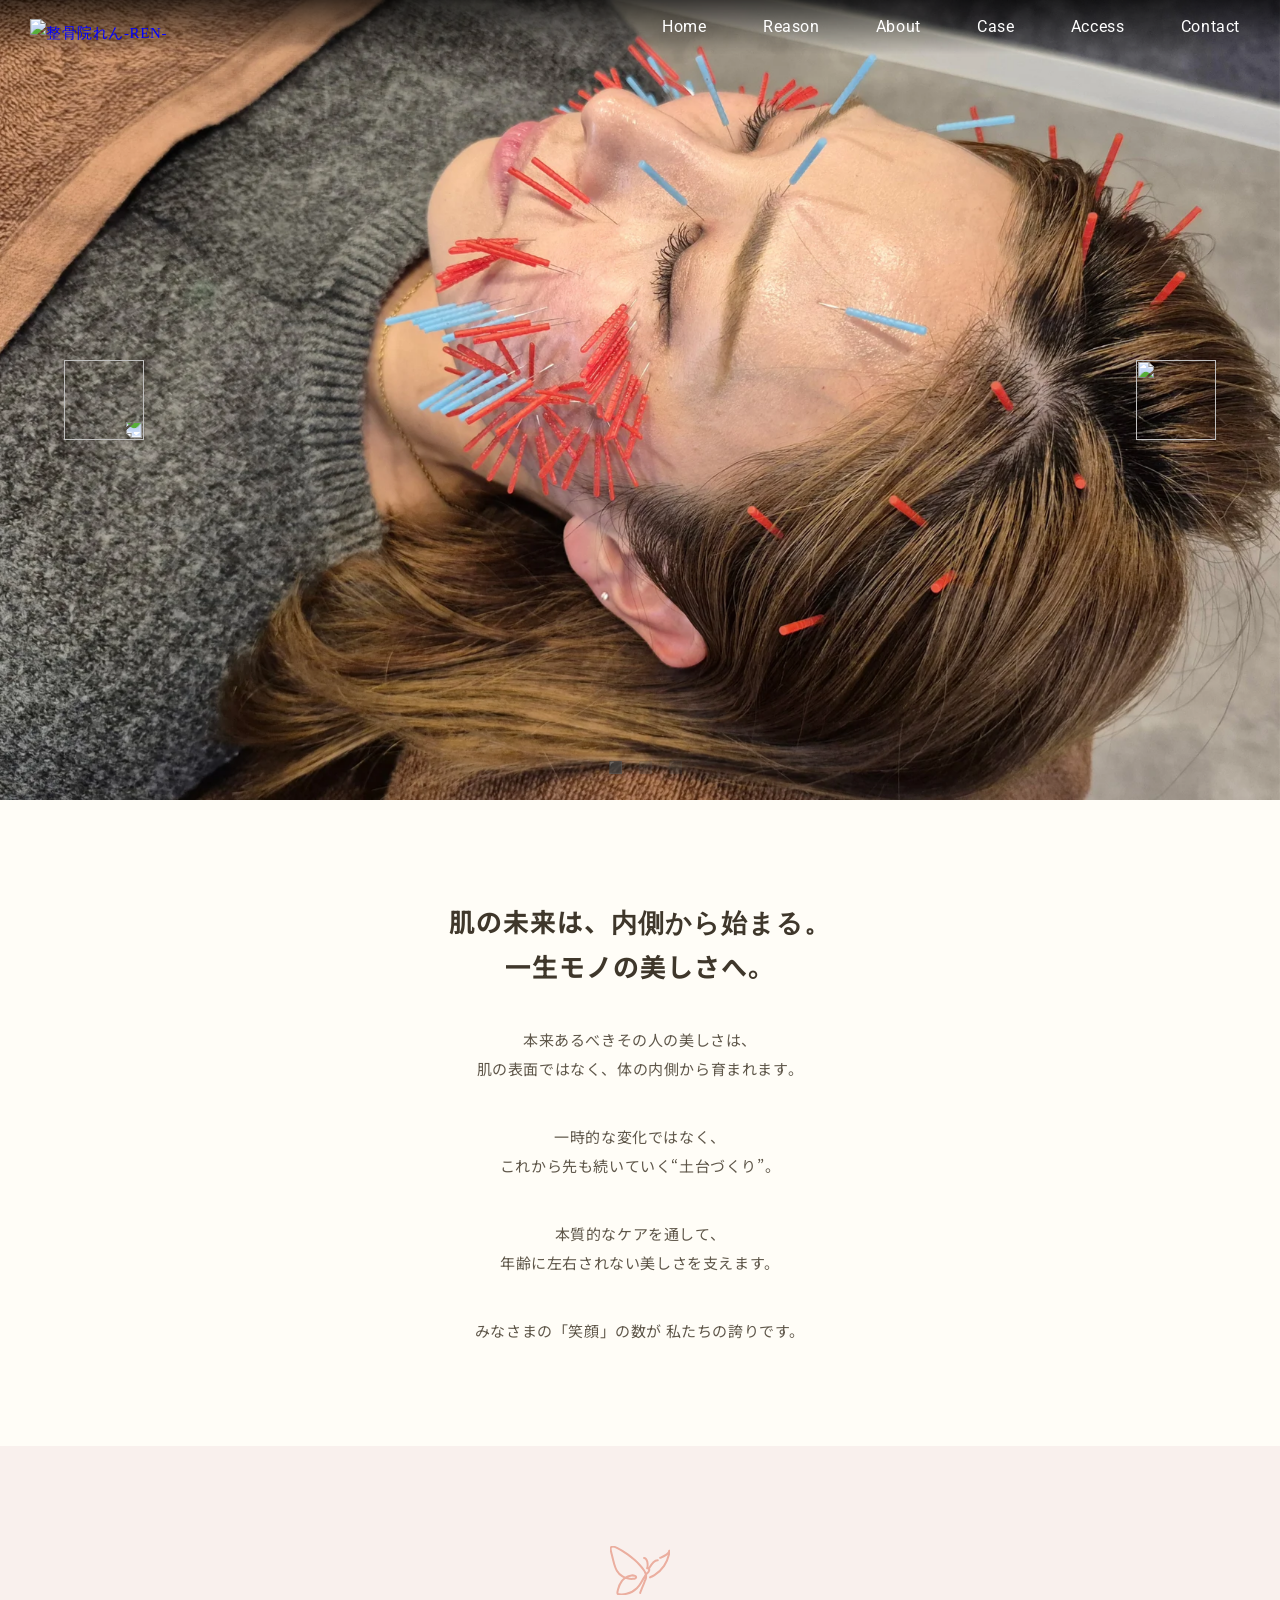
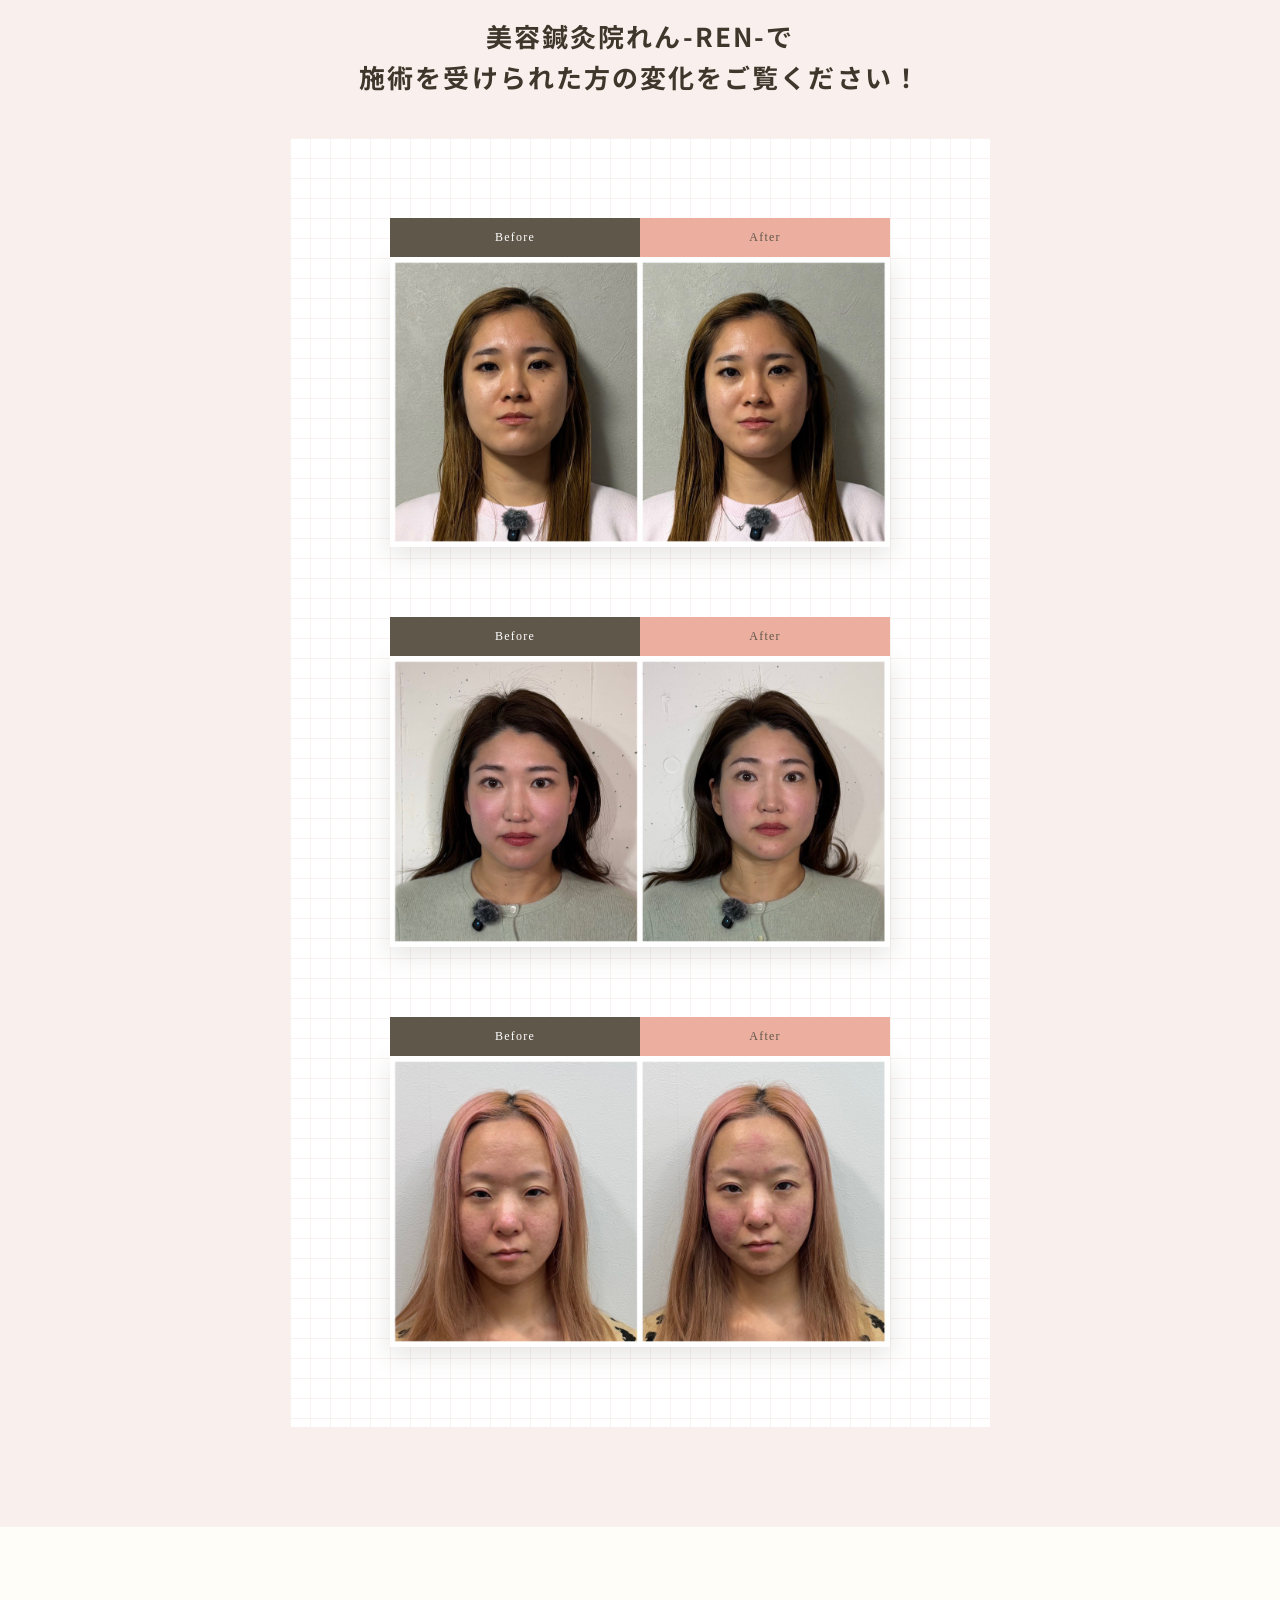
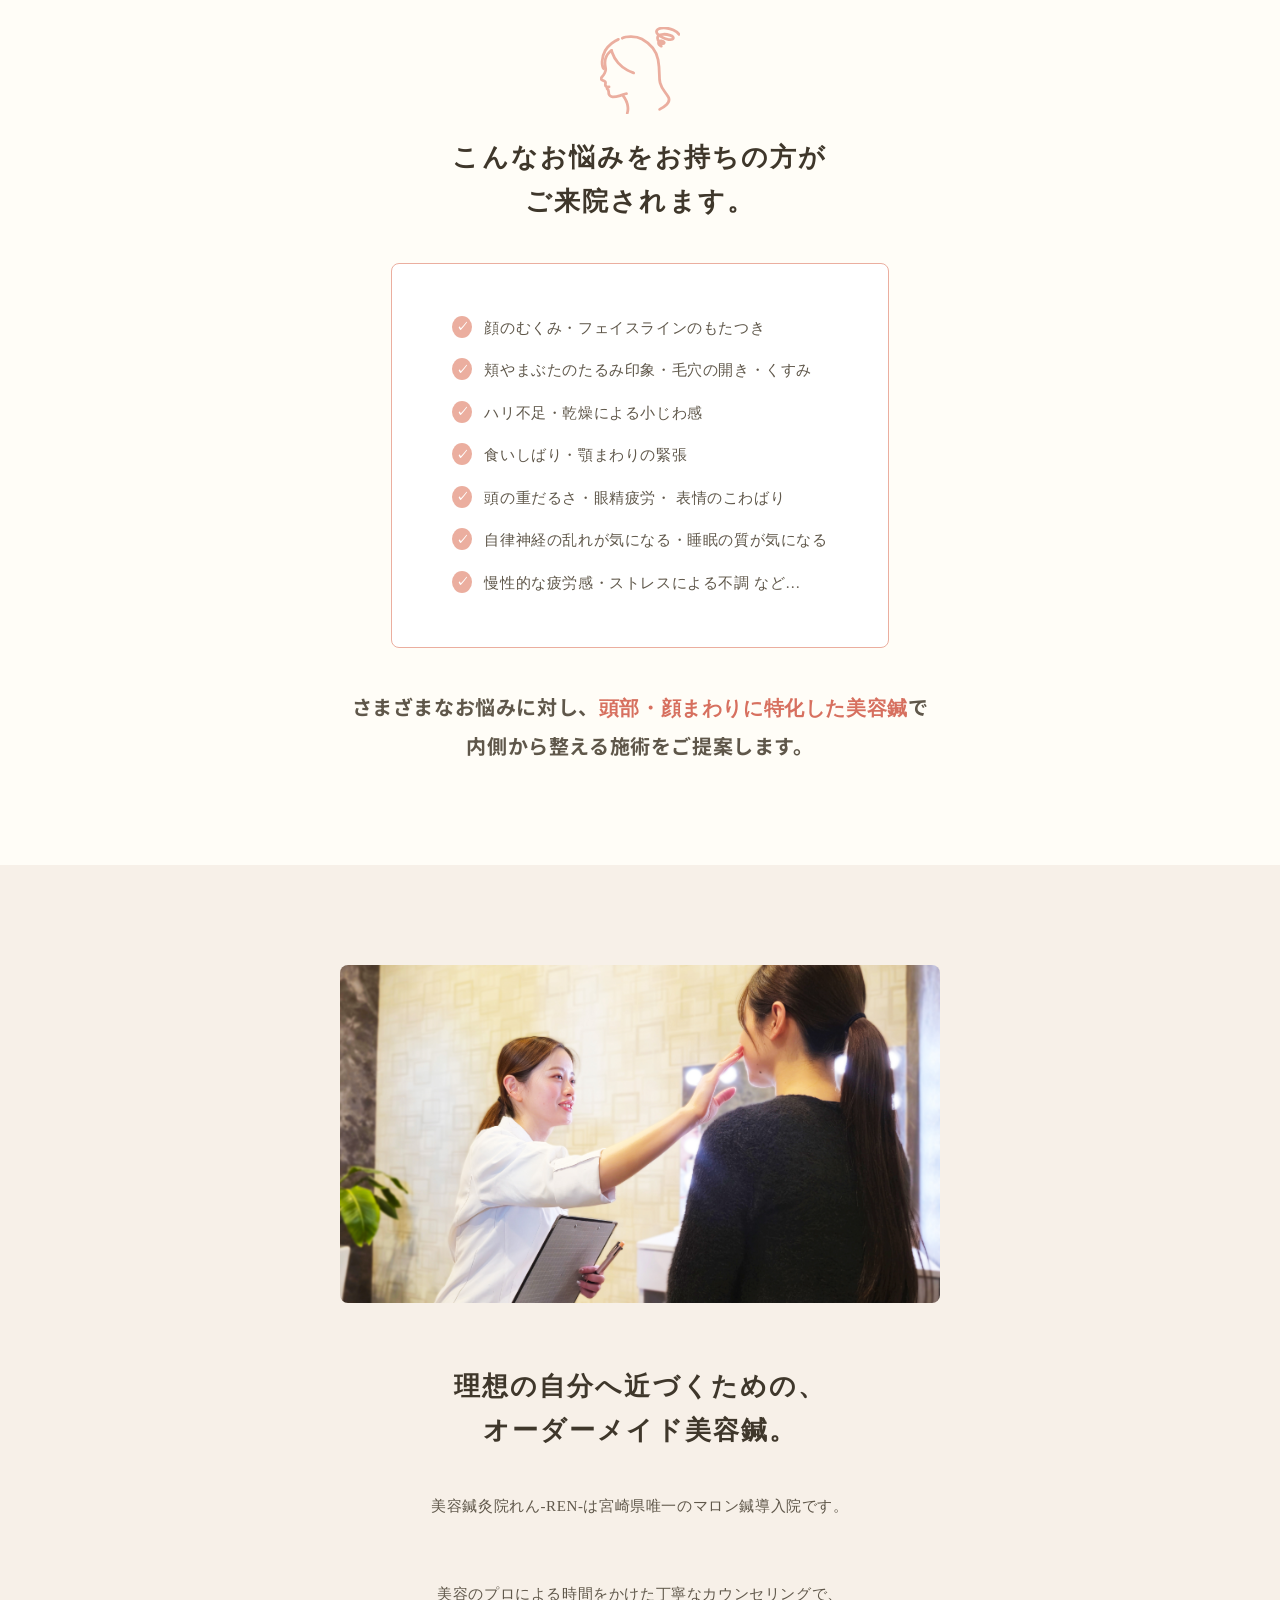
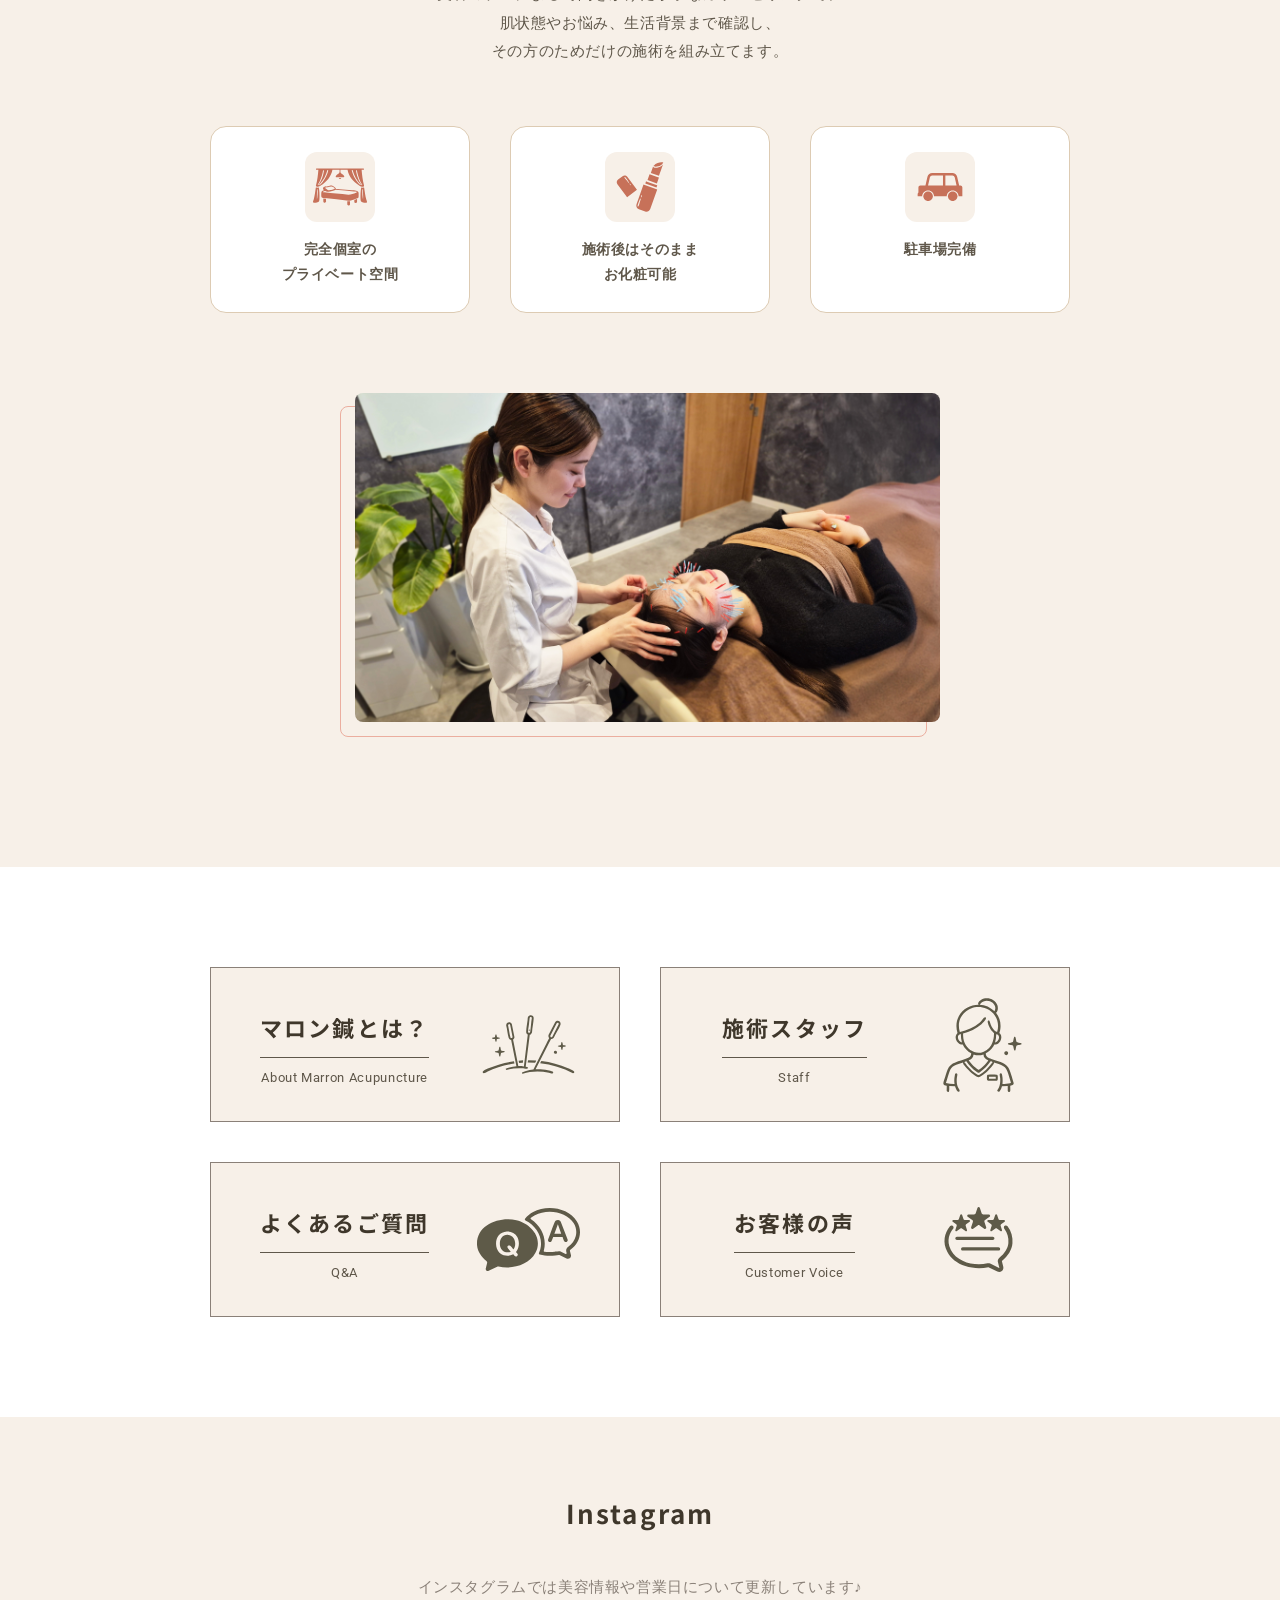
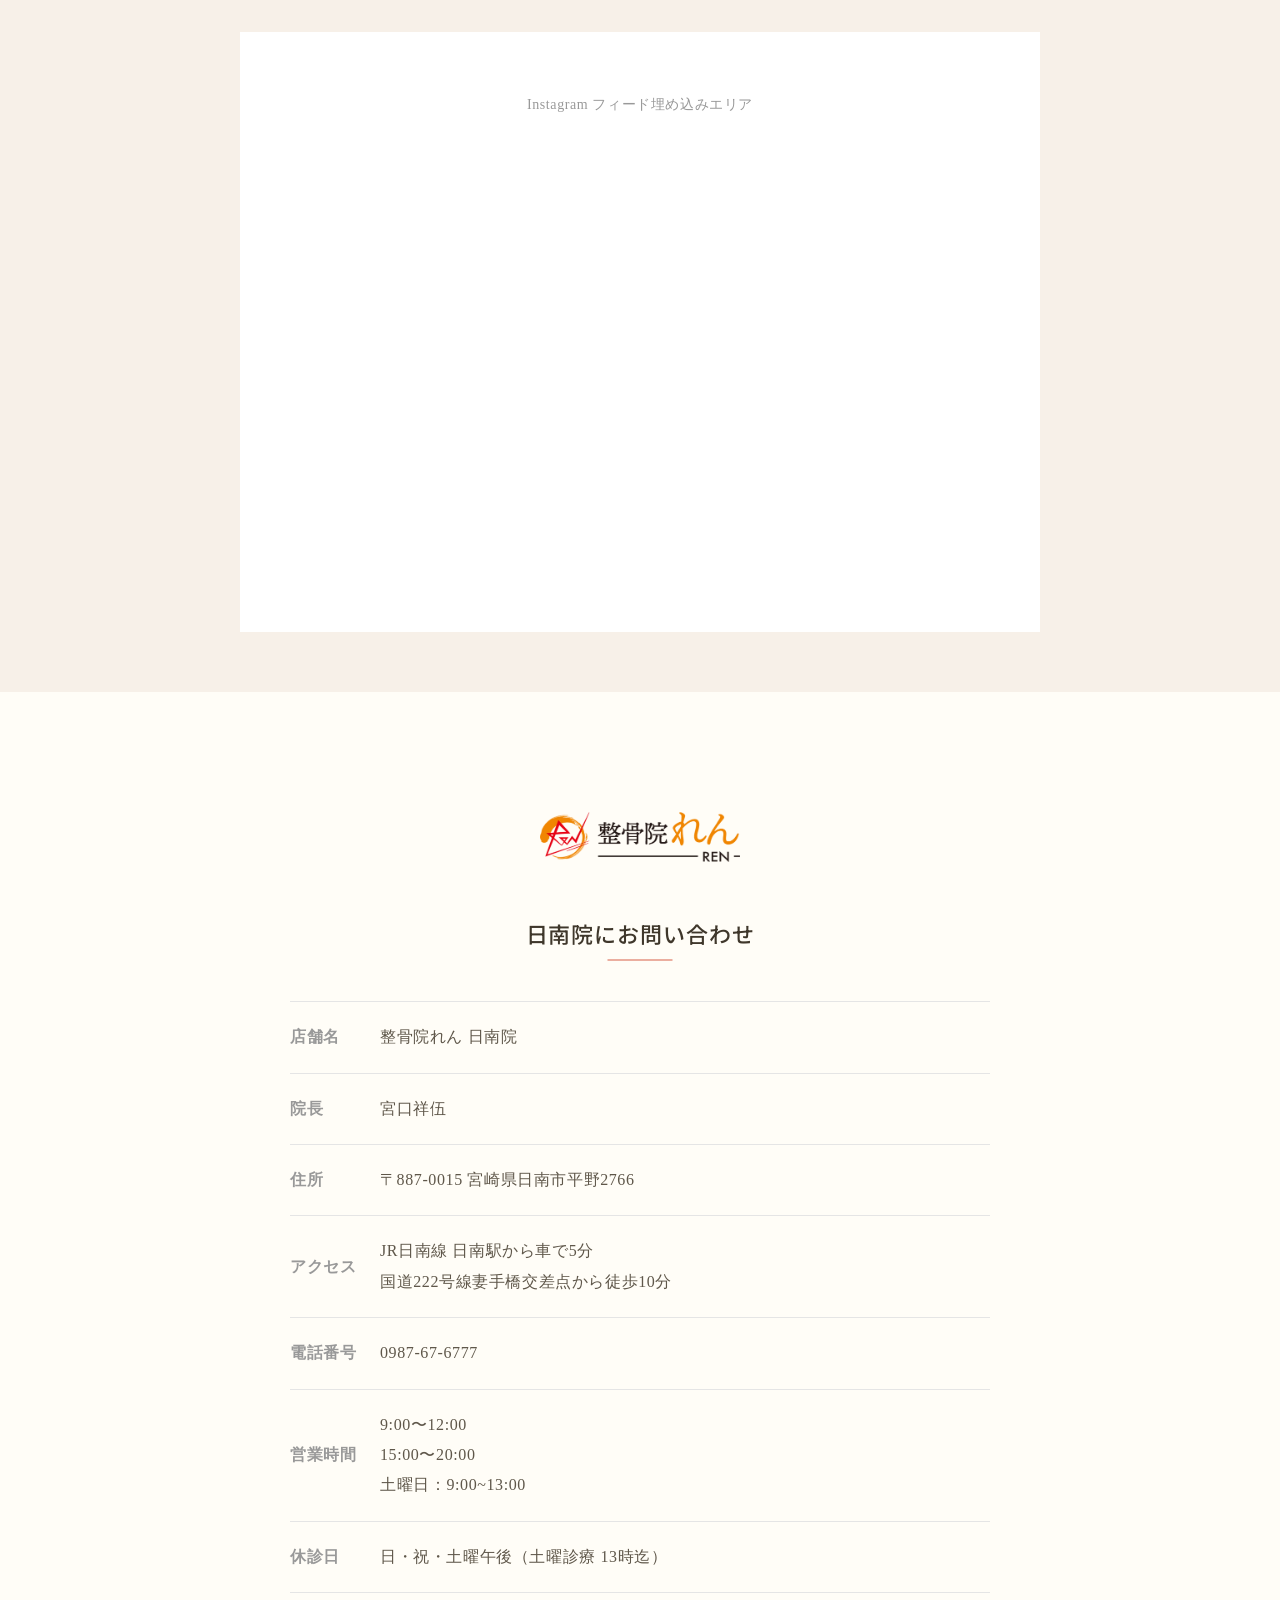
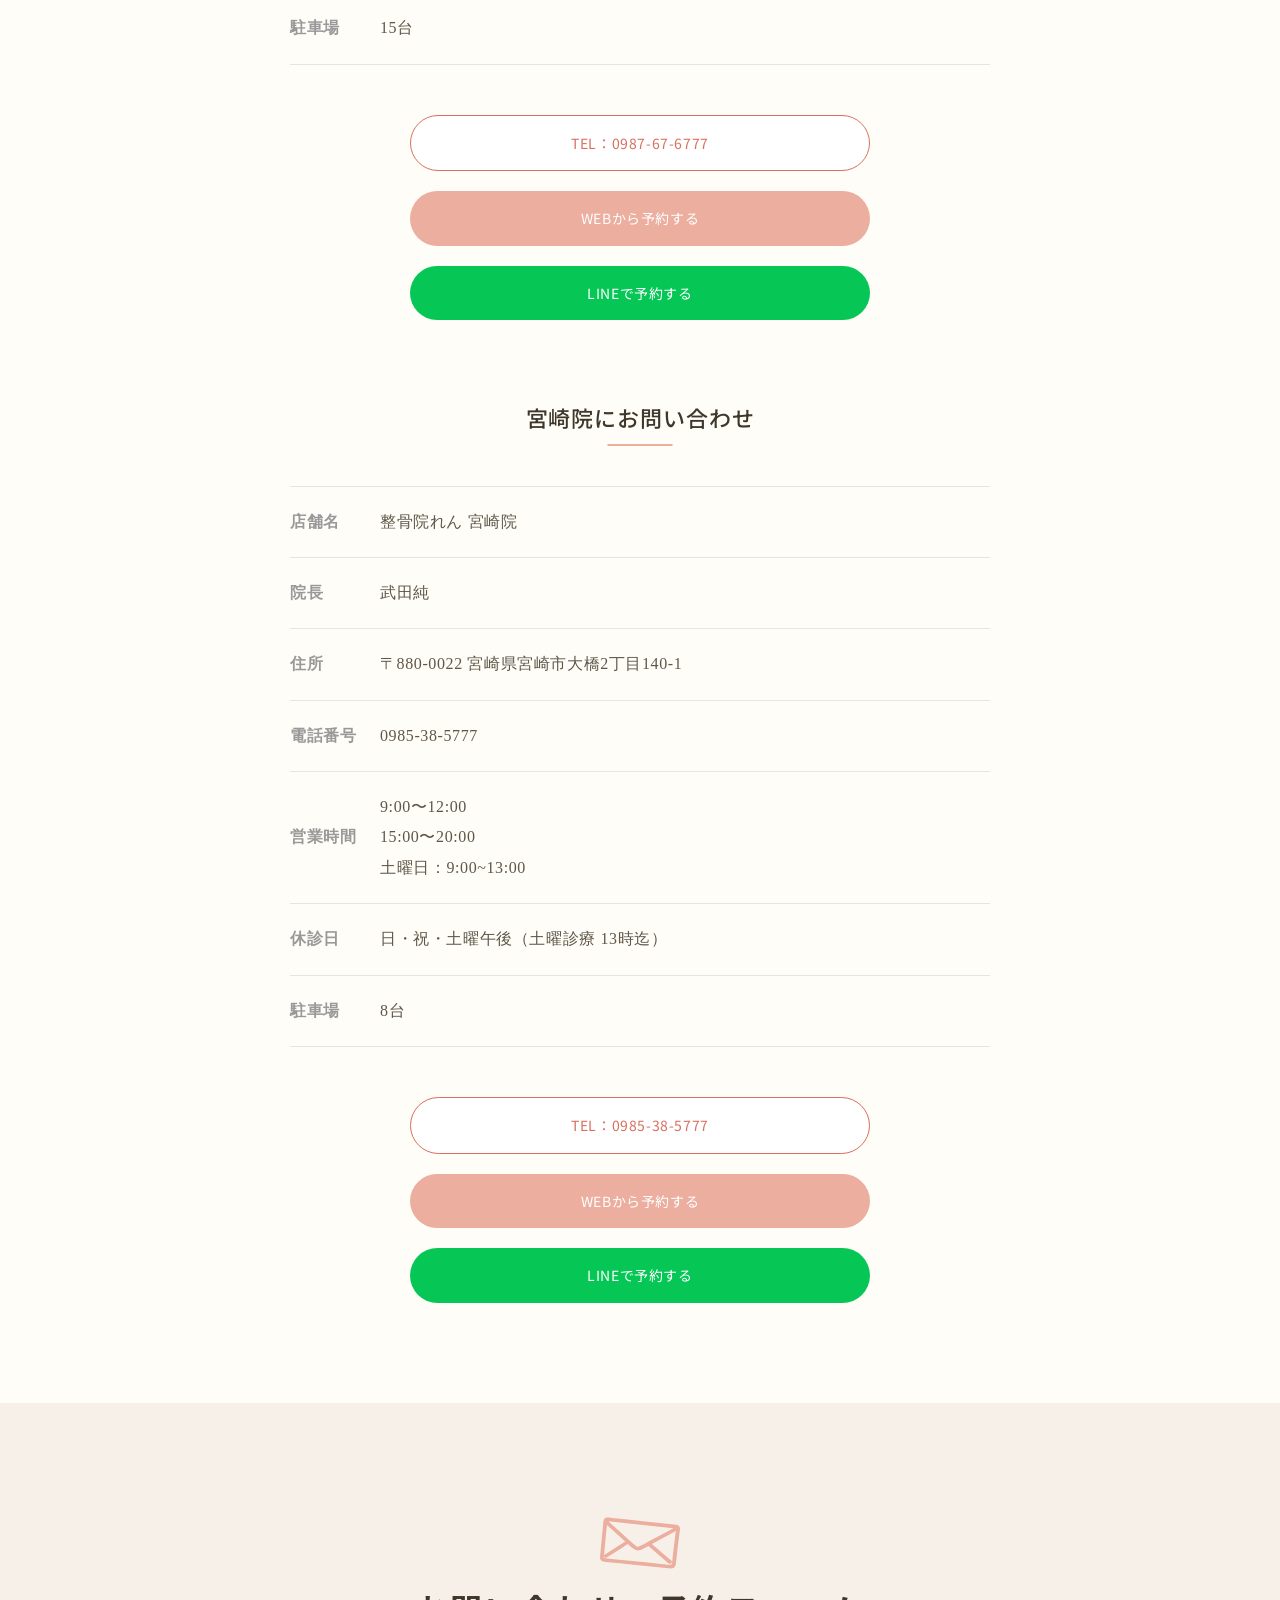
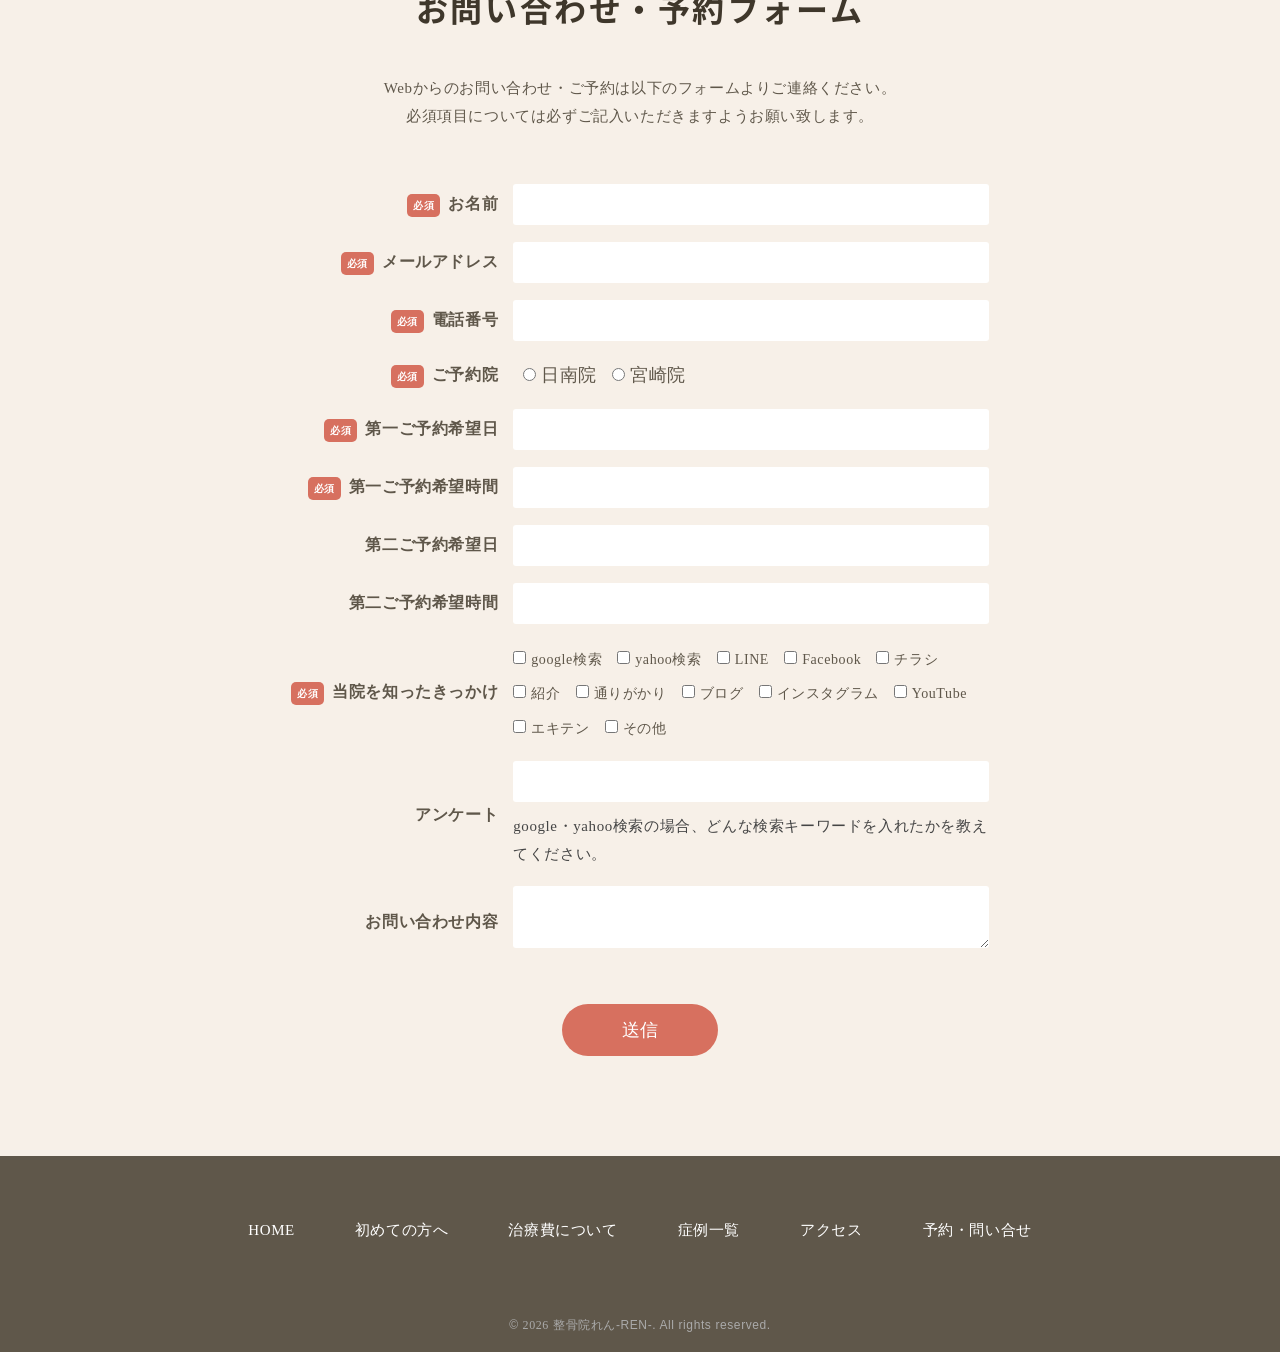
==== commit e1ed058e: "トップページSP（スマートフォン）対応完了 - ブレークポイント修正（768px/769pxで分離） - 全セクションのレスポンシブスタイル追加 - 見出し折り返し対策（.nowrap, .sp-on" ====
--- a/beauty/index.html
+++ b/beauty/index.html
@@ -162,7 +162,8 @@
       <div id="main_visual_in">
         <div class="slick_fv">
           <div class="slick_fv_item">
-            <img src="images/fv02.webp?20251007" alt="整骨院れん-REN- 美顔鍼" width="auto" height="auto" style="object-position: center top;" />
+            <img src="images/fv02.webp?20251007" alt="整骨院れん-REN- 美顔鍼" width="auto" height="auto"
+              style="object-position: center top;" />
           </div>
           <div class="slick_fv_item">
             <img src="images/fv01.webp?20251007" alt="整骨院れん-REN- 美顔鍼" width="auto" height="auto" />
@@ -246,115 +247,169 @@
       <!-- post -->
       <div class="post">
 
-          <!-- リードセクション -->
-          <div id="lead" class="lead">
-            <h3 class="lead_title">通いたくなる美容鍼灸サロン</h3>
-            <p class="lead_text">
-              本来あるべきその人の健康、美しさを最大限引き出し<br class="under__none">一日でも多く心地よい日が増えますよう<br
-                class="under__none">輝く人生のサポートをいたします。<br>
-              <br>
-              本当の美しさは、体の中からの健康、精神の安定があってこそ。<br>
-              高い技術力で一人一人の細かいお悩みにも対応できる。<br>
-              実力あるスタッフと常に新しい情報を取り入れ発信し続けます。<br>
-              <br>
-              みなさまの「ありがとう」の数が、私たちの誇りです。
+        <!-- リードセクション -->
+        <div id="lead" class="lead">
+          <h3 class="lead_title">
+            肌の未来は、<span class="nowrap">内側から始まる。</span><br>
+            一生モノの美しさへ。
+          </h3>
+          <p class="lead_text">
+            本来あるべきその人の美しさは、<br>
+            肌の表面ではなく、体の内側から育まれます。
+          </p>
+          <p class="lead_text">
+            一時的な変化ではなく、<br>
+            これから先も続いていく“土台づくり”。
+          </p>
+          <p class="lead_text">
+            本質的なケアを通して、<br>
+            年齢に左右されない美しさを支えます。
+          </p>
+          <p class="lead_text">
+            みなさまの「笑顔」の数が 私たちの誇りです。
+          </p>
+        </div>
+
+        <!-- Before/After セクション（3枚横並び） -->
+        <section class="bf-section">
+          <img src="images/icon_butterfly.svg" alt="" class="bf-section__icon">
+          <h2 class="bf-section__title">美容鍼灸院れん-REN-で<br>施術を受けられた方の<br class="sp-only">変化をご覧ください！</h2>
+          <div class="bf-section__grid">
+            <div class="bf-section__item">
+              <div class="bf-section__item-label"><span>Before</span><span>After</span></div>
+              <img class="bf-section__item-img" src="images/bf_new_01.jpg" alt="Before/After 1">
+            </div>
+            <div class="bf-section__item">
+              <div class="bf-section__item-label"><span>Before</span><span>After</span></div>
+              <img class="bf-section__item-img" src="images/bf_new_02.jpg" alt="Before/After 2">
+            </div>
+            <div class="bf-section__item">
+              <div class="bf-section__item-label"><span>Before</span><span>After</span></div>
+              <img class="bf-section__item-img" src="images/bf_new_03.jpg" alt="Before/After 3">
+            </div>
+          </div>
+        </section>
+
+        <!-- お悩み訴求セクション -->
+        <section class="nayami-section">
+          <div class="nayami-section__inner">
+            <img src="images/icon_nayami.svg" alt="" class="nayami-section__icon">
+            <h2 class="nayami-section__title">
+              <span class="nowrap">こんなお悩みを</span><span class="nowrap">お持ちの方が</span><br>
+              <span class="nowrap">ご来院されます。</span>
+            </h2>
+            <ul class="nayami-section__list">
+              <li>顔のむくみ・フェイスラインのもたつき</li>
+              <li>頬やまぶたのたるみ印象・毛穴の開き・くすみ</li>
+              <li>ハリ不足・乾燥による小じわ感</li>
+              <li>食いしばり・顎まわりの緊張</li>
+              <li>頭の重だるさ・眼精疲労・ 表情のこわばり</li>
+              <li>自律神経の乱れが気になる・睡眠の質が気になる</li>
+              <li>慢性的な疲労感・ストレスによる不調 など…</li>
+            </ul>
+            <p class="nayami-section__cta">
+              さまざまなお悩みに対し、<br class="sp-only"><strong>頭部・顔まわりに特化した美容鍼</strong>で<br>
+              内側から整える施術をご提案します。
             </p>
           </div>
-
-          <!-- Before/After セクション（3枚横並び） -->
-          <section class="bf-section">
-            <img src="images/icon_butterfly.svg" alt="" class="bf-section__icon">
-            <h2 class="bf-section__title">美容鍼灸院れん-REN-で<br class="pc-only">施術を受けられた方の変化をご覧ください！</h2>
-            <div class="bf-section__grid">
-              <div class="bf-section__item">
-                <div class="bf-section__item-label"><span>Before</span><span>After</span></div>
-                <img class="bf-section__item-img" src="images/bf_new_01.jpg" alt="Before/After 1">
-              </div>
-              <div class="bf-section__item">
-                <div class="bf-section__item-label"><span>Before</span><span>After</span></div>
-                <img class="bf-section__item-img" src="images/bf_new_02.jpg" alt="Before/After 2">
-              </div>
-              <div class="bf-section__item">
-                <div class="bf-section__item-label"><span>Before</span><span>After</span></div>
-                <img class="bf-section__item-img" src="images/bf_new_03.jpg" alt="Before/After 3">
-              </div>
-            </div>
-          </section>
-
-          <!-- お悩み訴求セクション -->
-          <section class="nayami-section">
-            <div class="nayami-section__inner">
-              <h2 class="nayami-section__title">こんなお悩みをお持ちの方が<br>ご来院されます。</h2>
-              <p class="nayami-section__lead">年齢やライフスタイルによるさまざまなお悩みに、美容鍼灸でアプローチします。</p>
-              <ul class="nayami-section__list">
-                <li>顔のむくみ・フェイスラインのもたつき</li>
-                <li>頬やまぶたのたるみ印象・毛穴の開き・くすみ</li>
-                <li>ハリ不足・乾燥による小じわ感</li>
-                <li>食いしばり・顎まわりの緊張</li>
-                <li>頭の重だるさ・眼精疲労・表情のこわばり</li>
-                <li>自律神経の乱れが気になる・睡眠の質が気になる</li>
-                <li>慢性的な疲労感・ストレスによる不調 など…</li>
-              </ul>
-              <p class="nayami-section__cta">さまざまなお悩みに、<strong>美容に特化した鍼灸</strong>で<br>内側からアプローチします。</p>
-            </div>
-          </section>
-
-          <!-- オーダーメイド美容鍼セクション -->
-          <section class="ordermade-section">
-            <div class="ordermade-section__inner">
-              <h2 class="ordermade-section__title">オーダーメイド美容鍼</h2>
-              <p class="ordermade-section__text">
-                美容鍼灸院れん-REN-は宮崎県唯一のマロン鍼導入院です。美容のプロによる時間をかけた丁寧なカウンセリングで、肌状態やお悩み、生活背景まで確認し、その方のためだけの施術を組み立てます。
-              </p>
-              <div class="ordermade-section__features">
-                <div class="ordermade-section__feature">
-                  <div class="ordermade-section__feature-icon">&#x1F3E0;</div>
-                  <p>完全個室の<br>プライベート空間</p>
+        </section>
+
+        <!-- オーダーメイド美容鍼セクション -->
+        <section class="ordermade-section">
+          <div class="ordermade-section__inner">
+            <img src="images/ordermade_counseling.jpg" alt="カウンセリング風景" class="ordermade-section__image">
+            <h2 class="ordermade-section__title">
+              <span class="nowrap">理想の自分へ</span><span class="nowrap">近づくための、</span><br>
+              <span class="nowrap">オーダーメイド美容鍼。</span>
+            </h2>
+            <p class="ordermade-section__text">
+              美容鍼灸院れん-REN-は宮崎県唯一のマロン鍼導入院です。
+            </p>
+            <p class="ordermade-section__text">
+              美容のプロによる時間をかけた丁寧なカウンセリングで、<br>
+              肌状態やお悩み、生活背景まで確認し、<br>
+              その方のためだけの施術を組み立てます。
+            </p>
+            <div class="ordermade-section__features">
+              <div class="ordermade-section__feature">
+                <div class="ordermade-section__feature-icon">
+                  <img src="images/icon_private.svg" alt="">
                 </div>
-                <div class="ordermade-section__feature">
-                  <div class="ordermade-section__feature-icon">&#x1F484;</div>
-                  <p>施術後はそのまま<br>お化粧可能</p>
+                <p>完全個室の<br>プライベート空間</p>
+              </div>
+              <div class="ordermade-section__feature">
+                <div class="ordermade-section__feature-icon">
+                  <img src="images/icon_makeup.svg" alt="">
                 </div>
-                <div class="ordermade-section__feature">
-                  <div class="ordermade-section__feature-icon">&#x1F697;</div>
-                  <p>駐車場完備</p>
+                <p>施術後はそのまま<br>お化粧可能</p>
+              </div>
+              <div class="ordermade-section__feature">
+                <div class="ordermade-section__feature-icon">
+                  <img src="images/icon_parking.svg" alt="">
                 </div>
-              </div>
-            </div>
-          </section>
-
-          <!-- バナーリンクセクション -->
-          <section class="banner-links">
-            <div class="banner-links__grid">
-              <a href="maron.html" class="banner-links__item">
+                <p>駐車場完備</p>
+              </div>
+            </div>
+            <div class="ordermade-section__image-wrapper">
+              <img src="images/ordermade_treatment.jpg" alt="施術風景"
+                class="ordermade-section__image ordermade-section__image--bottom">
+            </div>
+          </div>
+        </section>
+
+        <!-- バナーリンクセクション -->
+        <section class="banner-links">
+          <div class="banner-links__grid">
+            <a href="maron.html" class="banner-links__item">
+              <div class="banner-links__item-content">
                 <span class="banner-links__item-title">マロン鍼とは？</span>
                 <span class="banner-links__item-sub">About Marron Acupuncture</span>
-              </a>
-              <a href="staff.html" class="banner-links__item">
+              </div>
+              <div class="banner-links__item-icon">
+                <img src="images/icon_maron.svg" alt="">
+              </div>
+            </a>
+            <a href="staff.html" class="banner-links__item">
+              <div class="banner-links__item-content">
                 <span class="banner-links__item-title">施術スタッフ</span>
                 <span class="banner-links__item-sub">Staff</span>
-              </a>
-              <a href="faq.html" class="banner-links__item">
+              </div>
+              <div class="banner-links__item-icon">
+                <img src="images/icon_staff.svg" alt="">
+              </div>
+            </a>
+            <a href="faq.html" class="banner-links__item">
+              <div class="banner-links__item-content">
                 <span class="banner-links__item-title">よくあるご質問</span>
                 <span class="banner-links__item-sub">Q&amp;A</span>
-              </a>
-              <a href="voice.html" class="banner-links__item">
+              </div>
+              <div class="banner-links__item-icon">
+                <img src="images/icon_faq.svg" alt="">
+              </div>
+            </a>
+            <a href="voice.html" class="banner-links__item">
+              <div class="banner-links__item-content">
                 <span class="banner-links__item-title">お客様の声</span>
                 <span class="banner-links__item-sub">Customer Voice</span>
-              </a>
-            </div>
-          </section>
-
-          <!-- Instagram プレースホルダー -->
-          <section class="instagram-section">
+              </div>
+              <div class="banner-links__item-icon">
+                <img src="images/icon_voice.svg" alt="">
+              </div>
+            </a>
+          </div>
+        </section>
+
+        <!-- Instagram -->
+        <section class="instagram-section">
+          <div class="instagram-section__inner">
+            <img src="images/Instagram_Glyph_Gradient.svg" alt="" class="instagram-section__icon">
             <h2 class="instagram-section__title">Instagram</h2>
-            <p class="instagram-section__sub">インスタグラムでは美容情報や営業日について更新しています</p>
+            <p class="instagram-section__sub">インスタグラムでは美容情報や営業日について更新しています♪</p>
             <div class="instagram-section__placeholder">
-              <span class="instagram-section__placeholder-icon">&#x1F4F7;</span>
               Instagram フィード埋め込みエリア<br>
-              <small>※ 後日Instagram埋め込みコードを設置予定</small>
-            </div>
-          </section>
+            </div>
+          </div>
+        </section>
 
       </div>
       <!-- //post -->
@@ -365,35 +420,7 @@
         <div class="store_area">
           <div class="ct_title">
             <p id="contact" class="center"><img class="co_logo" src="images/logo.webp?20251007" alt="整骨院れん-REN-"></p>
-            <!-- <p class="in_joho">【休診日】日曜日・祝日・土曜午後<br>【営業時間】 9:00～12:00 / 15:00～20:00</p> -->
-          </div>
-          <!-- <div class="store_in store01">
-            <h3 class="store_ttl" id="cta">日南院にお問い合わせ</h3>
-            <div class="store_box">
-              <div class="store_bnrbox">
-                <a class="mouse_on icon_tel" href="tel:0987-67-6777"><img src="images/contact_btn01.webp?20251007"
-                    width="740" height="180"></a>
-                <a class="mouse_on" href="https://miyazaki-ren.com/beauty/#form"><img
-                    src="images/contact_btn02.webp?20251007" width="740" height="180"></a>
-                <a class="mouse_on" href="http://line.me/ti/p/%40seikotsuin-ren"
-                  onclick="gtag('event','line-tap',{'event_category':'click'});" target="_blank"
-                  rel="noopener noreferrer"><img src="images/contact_btn03.webp?20251007" width="740" height="180"></a>
-                <p class="pc sml_t">※LINEでの当日のご予約はお受けしておりません。お急ぎの場合や、前日など直前になる場合はお電話下さい！</p>
-              </div>
-              <div class="store_map">
-                <iframe
-                  src="https://www.google.com/maps/embed?pb=!1m18!1m12!1m3!1d3398.321223426784!2d131.39246021547677!3d31.597656750482507!2m3!1f0!2f0!3f0!3m2!1i1024!2i768!4f13.1!3m3!1m2!1s0x3538d7767abde33f%3A0x3284e45ad550fc67!2z5pW06aqo6Zmi44KM44KTLVJFTi0g5pel5Y2X6Zmi!5e0!3m2!1sja!2sjp!4v1636525172504!5m2!1sja!2sjp"
-                  width="100%" height="300" style="border:0;" allowfullscreen="" loading="lazy"></iframe>
-                <div class="map_banner">
-                  <a class="mouse_on"
-                    href="https://www.google.com/maps?ll=31.597652,131.394649&amp;z=16&amp;t=m&amp;hl=ja&amp;gl=JP&amp;mapclient=embed&amp;cid=3640285477599247463"
-                    target="_blank" rel="noopener noreferrer">
-                    <img src="images/map_bnr.webp?20251007" alt="整骨院れん">
-                  </a>
-                </div>
-              </div>
-            </div>
-          </div> -->
+          </div>
           <div class="store_in store01" id="store-info">
             <h3 class="store_ttl" id="cta">日南院にお問い合わせ</h3>
             <div class="store_table">
@@ -441,30 +468,6 @@
             <a href="https://page.line.me/seikotsuin-ren?openQrModal=true" target="_blank" rel="noopener"
               class="store_line_cta">LINEで予約する</a>
           </div>
-          <!-- <div class="store_in store02">
-            <h3 class="store_ttl">宮崎院にお問い合わせ</h3>
-            <div class="store_box">
-              <div class="store_bnrbox">
-                <a class="mouse_on icon_tel" href="tel:0985-38-5777"><img src="images/contact_btn01-2.webp?20251007"
-                    width="740" height="180" alt=""></a>
-                <a class="mouse_on" href="https://miyazaki-ren.com/beauty/#form"><img
-                    src="images/contact_btn02.webp?20251007" width="740" height="180" alt=""></a>
-                <a class="mouse_on" href="https://liff.line.me/1645278921-kWRPP32q/?accountId=255ujbgl"><img
-                    src="images/contact_btn03.webp?20251007" width="740" height="180" alt=""></a>
-                <p class="pc sml_t">※LINEでの当日のご予約はお受けしておりません。お急ぎの場合や、前日など直前になる場合はお電話下さい！</p>
-              </div>
-              <div class="store_map">
-                <iframe
-                  src="https://www.google.com/maps/embed?pb=!1m14!1m8!1m3!1d2013.6084949897781!2d131.40926709804248!3d31.920931446688158!3m2!1i1024!2i768!4f13.1!3m3!1m2!1s0x3538b7b904b6af5d%3A0x3d2601f7b13d2ff3!2z5pW06aqo6Zmi44KM44KTLVJFTi0g5a6u5bSO6Zmi!5e0!3m2!1sja!2sjp!4v1688967783421!5m2!1sja!2sjp"
-                  width="100%" height="300" style="border:0;" allowfullscreen="" loading="lazy"
-                  referrerpolicy="no-referrer-when-downgrade"></iframe>
-                <div class="map_banner">
-                  <a class="mouse_on" href="https://goo.gl/maps/JUJpaq3QcMRgT4uP9" target="_blank"
-                    rel="noopener noreferrer"><img src="images/map_bnr2.webp?20251007" alt="整骨院れん"></a>
-                </div>
-              </div>
-            </div>
-          </div> -->
           <div class="store_in store02" id="store-info">
             <h3 class="store_ttl" id="cta">宮崎院にお問い合わせ</h3>
             <div class="store_table">
@@ -512,36 +515,37 @@
       <!-- form -->
       <section id="form">
         <div class="center">
-          <h2 class="h2_none"><img src="images/form_ttl.webp?20251007" alt="お問い合わせ・予約フォーム"></h2>
+          <img src="images/icon_form.svg" alt="" class="form-section__icon">
+          <h2 class="form-section__title">お問い合わせ・予約フォーム</h2>
           <p class="txt">Webからのお問い合わせ・ご予約は以下のフォームよりご連絡ください。</p>
           <p class="txt">必須項目については必ずご記入いただきますようお願い致します。</p>
           <form method="post" action="mail.php">
             <table class="table contact">
               <tr>
-                <th>お名前<span>必須</span></th>
+                <th><span>必須</span>お名前</th>
                 <td><input type="text" name="お名前"></td>
               </tr>
               <tr>
-                <th>メールアドレス<span>必須</span></th>
+                <th><span>必須</span>メールアドレス</th>
                 <td><input type="text" name="メールアドレス"></td>
               </tr>
               <tr>
-                <th>電話番号<span>必須</span></th>
+                <th><span>必須</span>電話番号</th>
                 <td><input type="text" name="電話番号"></td>
               </tr>
               <tr>
-                <th>ご予約院<span>必須</span></th>
+                <th><span>必須</span>ご予約院</th>
                 <td class="radiobtn">
                   <input type="radio" name="ご予約院" value="日南院" id="select_radio1"><label for="select_radio1">日南院</label>
                   <input type="radio" name="ご予約院" value="宮崎院" id="select_radio2"><label for="select_radio2">宮崎院</label>
                 </td>
               </tr>
               <tr>
-                <th>第一ご予約希望日<span>必須</span></th>
+                <th><span>必須</span>第一ご予約希望日</th>
                 <td><input type="text" name="第一ご予約希望日"></td>
               </tr>
               <tr>
-                <th>第一ご予約希望時間<span>必須</span></th>
+                <th><span>必須</span>第一ご予約希望時間</th>
                 <td><input type="text" name="第一ご予約希望時間"></td>
               </tr>
               <tr>
@@ -553,7 +557,7 @@
                 <td><input type="text" name="第二ご予約希望時間"></td>
               </tr>
               <tr>
-                <th>当院を知ったきっかけ<span>必須</span></th>
+                <th><span>必須</span>当院を知ったきっかけ</th>
                 <td class="contact-point">
                   <span><input type="checkbox" name="当院を知ったきっかけ" value="google検索">google検索</span>
                   <span><input type="checkbox" name="当院を知ったきっかけ" value="yahoo検索">yahoo検索</span>
@@ -644,4 +648,4 @@
 
 </body>
 
-</html>
+</html>
--- a/beauty/css/style.css
+++ b/beauty/css/style.css
@@ -10,7 +10,7 @@
 Author URI: http://www.seo-amaterasu.com/
 */
 
-@media screen and (min-width: 768px) {
+@media screen and (min-width: 769px) {
   .sp {
     display: none !important;
   }
--- a/beauty/css/mobile_layout.css
+++ b/beauty/css/mobile_layout.css
@@ -120,7 +120,7 @@
   width: 100%;
   height: auto;
   margin: 0;
-  padding: 5.208333333% 2.604166666% 0 2.604166666%;
+  padding: 0;
   display: block;
 }
 
@@ -128,7 +128,7 @@
   width: 100%;
   height: auto;
   margin: 0;
-  padding-bottom: 5.208333333%;
+  padding: 0;
   float: none;
 }
 
--- a/beauty/css/mobile_style.css
+++ b/beauty/css/mobile_style.css
@@ -381,6 +381,7 @@
     display: grid;
     grid-template-columns: 1fr 1fr;
     column-gap: 0;
+    row-gap: 0 !important;
   }
 
   #footer_bottom_in ul li a {
@@ -592,7 +593,7 @@
     color: white;
     text-decoration: none;
     text-align: center;
-    background-color: #e4789b;
+    background-color: transparent;
   }
 
   /* コンタクトフォーム */
--- a/beauty/css/renewal.css
+++ b/beauty/css/renewal.css
@@ -1,40 +1,33 @@
 @charset "utf-8";
-/* ============================================================= */
-/* renewal.css - 美容鍼灸院れん リニューアルスタイル               */
-/* ============================================================= */
-/* デザイントークン v2（参考サイト + PDF配色 + ご希望反映）         */
-/* ============================================================= */
-/* - フォント：ゴシック体（柔らかく読みやすい）                    */
-/* - 見出し：帯背景なし、アイコン付き                             */
-/* - セクション：全面背景色で区切り                               */
-/* - 角丸：多用（柔らかさ・可愛らしさ）                           */
-/* - 全体：フラットデザイン                                       */
-/* - 配色：PDF左パターン（可愛い、ふんわり）                       */
-/* ============================================================= */
-
-/* パターンA: ピンクベージュ（デフォルト） - PDF左パターン準拠 */
+
+/* 配色設定 */
 :root {
-  /* ===== カラー ===== */
-  --color-main: #e4c1b5; /* アクセントカラー（PDF: 淡いピンクベージュ） */
-  --color-main-light: #f0d8cf; /* アクセント薄め（ホバー等） */
-  --color-main-dark: #d4a89a; /* アクセント濃いめ */
-  --color-base: #eae6e1; /* ベースカラー（PDF: オフホワイト） */
-  --color-base-alt: #f5f2ef; /* ベース薄め（交互セクション用） */
-  --color-text: #544c40; /* テキストカラー（PDF: ダークブラウン） */
-  --color-text-light: #7a7064; /* サブテキスト */
+  --color-accent-light: #f9f0ed;
+  --color-accent: #ebae9f;
+  --color-accent-dark: #d7705f;
+
+  --color-base-light: #fffdf7;
+  --color-base: #f7f0e8;
+  --color-base-dark: #ddcbb3;
+
+  --color-text-light: #8a8078;
+  --color-text: #5f574a;
+  --color-text-dark: #3f372b;
+
   --color-white: #ffffff;
-  --color-dark-bg: #544c40; /* ダーク背景（フッター、CTA等） */
-  --color-btn-primary: #544c40; /* プライマリボタン背景 */
-  --color-btn-primary-text: #ffffff;
-  --color-btn-secondary: transparent;
-  --color-btn-secondary-border: #e4c1b5;
-  --color-btn-secondary-text: #544c40;
-  --color-border: #e0dbd6; /* 区切り線 */
-
-  /* ===== タイポグラフィ ===== */
+
+  --color-main: var(--color-accent);
+  --color-main-light: var(--color-accent-light);
+  --color-main-dark: var(--color-text);
+  --color-base-alt: var(--color-base);
+  --color-btn-bg: var(--color-text);
+  --color-btn-text: var(--color-white);
+  --color-dark-bg: var(--color-text);
+  --color-border: var(--color-base-dark);
+
   --font-primary:
     "Noto Sans JP", "游ゴシック", "Yu Gothic", "メイリオ", sans-serif;
-  --font-accent: "Roboto", sans-serif; /* 英字アクセント */
+  --font-accent: "Roboto", sans-serif;
   --font-size-base: 15px;
   --font-size-small: 13px;
   --font-size-h1: 32px;
@@ -48,55 +41,52 @@
   --letter-spacing-base: 0.04em;
   --letter-spacing-heading: 0.08em;
 
-  /* ===== 余白 ===== */
   --section-padding: 100px;
   --section-padding-sp: 60px;
-  --element-gap: 30px;
+  --element-gap: 40px;
   --element-gap-lg: 50px;
   --content-max-width: 1200px;
   --page-gutter: 40px;
   --page-gutter-sp: 5%;
 
-  /* ===== 角丸（多用） ===== */
-  --radius-sm: 8px; /* 小さい要素 */
-  --radius-md: 16px; /* カード等 */
-  --radius-lg: 24px; /* 大きいカード */
-  --radius-full: 100px; /* ボタン、ピル型 */
-
-  /* ===== ボタン ===== */
+  --radius-sm: 8px;
+  --radius-md: 16px;
+  --radius-lg: 24px;
+  --radius-full: 100px;
+
   --btn-radius: var(--radius-full);
   --btn-padding: 14px 36px;
   --btn-padding-sm: 10px 24px;
   --btn-font-size: 14px;
   --btn-transition: all 0.3s ease;
 
-  /* ===== カード・装飾 ===== */
   --card-radius: var(--radius-md);
   --card-padding: 24px;
   --card-bg: var(--color-white);
   --image-radius: var(--radius-md);
+  --shadow-card: var(--shadow-soft);
   --shadow-soft: 0 4px 20px rgba(84, 76, 64, 0.08);
   --shadow-hover: 0 8px 30px rgba(84, 76, 64, 0.12);
 
-  /* ===== アイコン ===== */
   --icon-size-sm: 20px;
   --icon-size-md: 24px;
   --icon-size-lg: 32px;
   --icon-color: var(--color-main-dark);
 
-  /* ===== トランジション ===== */
   --transition-fast: 0.2s ease;
   --transition-base: 0.3s ease;
 }
 
-/* パターンB: アプリコット（大人エレガント） */
-/* 使用方法: <html class="theme-apricot"> または <body class="theme-apricot"> */
 .theme-apricot {
   --color-main: #cf7f72;
+  --color-main-light: #f4e1dc;
   --color-main-dark: #b86b5f;
   --color-base: #efddd5;
+  --color-base-alt: #efddd5;
   --color-text: #482019;
   --color-text-light: #6d4a42;
+  --color-border: #d7b5ab;
+  --color-btn-text: #ffffff;
   --color-dark-bg: #3d2a26;
   --color-btn-bg: #482019;
 }
@@ -121,9 +111,29 @@
   }
 }
 
+/* SP専用改行（PCでは非表示） */
+.sp-only {
+  display: inline;
+}
+
+@media screen and (min-width: 769px) {
+  .sp-only {
+    display: none;
+  }
+}
+
+/* 折り返し禁止 */
+.nowrap {
+  display: inline-block;
+}
+
 /* ============================================================= */
 /* ベーススタイル                                                  */
 /* ============================================================= */
+html {
+  overflow-x: hidden;
+}
+
 body {
   background-color: var(--color-base);
   color: var(--color-text);
@@ -131,6 +141,16 @@
   font-size: var(--font-size-base);
   line-height: var(--line-height-base);
   letter-spacing: var(--letter-spacing-base);
+  overflow-x: hidden;
+}
+
+/* リンクのアンダーライン削除 */
+a {
+  text-decoration: none !important;
+}
+
+a:hover {
+  text-decoration: none !important;
 }
 
 #wrapper {
@@ -150,8 +170,6 @@
 /* ============================================================= */
 /* セクション - 全幅背景色                                         */
 /* ============================================================= */
-
-/* 全幅セクションの基本スタイル */
 .section-fullwidth {
   width: 100%;
   padding: var(--section-padding) 0;
@@ -163,7 +181,6 @@
   padding: 0 var(--page-gutter);
 }
 
-/* 背景色バリエーション */
 .section-bg-white {
   background-color: var(--color-white);
 }
@@ -185,7 +202,6 @@
   color: var(--color-white);
 }
 
-/* セクションタイトル - センター揃え */
 .section-title {
   font-family: var(--font-primary);
   font-size: var(--font-size-h1);
@@ -215,7 +231,6 @@
   margin: 0 auto var(--element-gap-lg);
 }
 
-/* ダーク背景時の色調整 */
 .section-bg-dark .section-title {
   color: var(--color-white);
 }
@@ -266,9 +281,21 @@
   padding: 30px 0;
 }
 
+#footer_bottom_in ul {
+  flex-wrap: wrap !important;
+  row-gap: 25px !important;
+}
+
+@media screen and (max-width: 768px) {
+  #footer_bottom_in ul {
+    row-gap: 0 !important;
+  }
+}
+
 #footer_bottom_in ul li a {
-  color: #ccc !important;
+  color: var(--color-white) !important;
   text-decoration: none;
+  white-space: nowrap !important;
 }
 
 #footer_bottom_in ul li a:hover {
@@ -280,43 +307,131 @@
   padding: 15px 0;
 }
 
+@media screen and (max-width: 768px) {
+  #copyright {
+    padding-bottom: 75px; /* 固定CTA(60px) + 余白(15px) */
+    margin-bottom: 0;
+  }
+}
+
+#copyright p {
+  color: #aaa !important;
+}
+
 /* フォームの必須ラベル */
 #form table th span {
-  background-color: var(--color-main) !important;
+  background-color: var(--color-accent-dark) !important;
   color: var(--color-white) !important;
+  font-size: 10px !important;
+  padding: 2px 6px !important;
+  margin-right: 8px !important;
+  margin-left: 0 !important;
 }
 
 #form table th {
-  background-color: #f5ebe7 !important;
+  background-color: transparent !important;
   color: var(--color-text) !important;
+  border: none !important;
+  text-align: right !important;
+  font-size: 16px !important;
+  width: auto !important;
+  white-space: nowrap !important;
+}
+
+#form table td {
+  background-color: transparent !important;
+  border: none !important;
+}
+
+/* フォーム入力欄のシャドウ・ボーダー調整 */
+#form table th,
+#form table td {
+  box-shadow: none !important;
+  padding: 4px !important;
+}
+
+#form table td input,
+#form table td textarea {
+  border: none !important;
+  outline: none !important;
+}
+
+#form table td input:focus,
+#form table td textarea:focus {
+  outline: 1px solid var(--color-border) !important;
+}
+
+@media screen and (max-width: 768px) {
+  #form table th {
+    text-align: left !important;
+  }
 }
 
 .contact-botan input {
-  background-color: var(--color-main) !important;
+  background-color: var(--color-accent-dark) !important;
   color: var(--color-white) !important;
+  border-radius: var(--radius-full) !important;
+  padding: 14px 60px !important;
 }
 
 .contact-botan input:hover {
-  background-color: var(--color-main-dark) !important;
+  background-color: var(--color-text) !important;
 }
 
 /* CTAボタン色上書き */
 .store_tel_cta {
-  color: var(--color-main) !important;
-  border-color: var(--color-main) !important;
+  color: var(--color-accent-dark) !important;
+  border: 1px solid var(--color-accent-dark) !important;
+  background-color: var(--color-white) !important;
+  font-family: var(--font-primary) !important;
+  border-radius: var(--btn-radius) !important;
+  padding: var(--btn-padding) !important;
+  height: auto !important;
+  font-size: var(--btn-font-size) !important;
+  transition: var(--btn-transition) !important;
+}
+
+.store_tel_cta:hover {
+  opacity: 0.8 !important;
+  color: var(--color-accent-dark) !important;
 }
 
 .store_link_cta {
-  background-color: var(--color-main) !important;
+  background-color: var(--color-accent) !important;
+  color: var(--color-btn-text) !important;
+  font-family: var(--font-primary) !important;
+  border-radius: var(--btn-radius) !important;
+  padding: var(--btn-padding) !important;
+  height: auto !important;
+  font-size: var(--btn-font-size) !important;
+  transition: var(--btn-transition) !important;
 }
 
 .store_link_cta:hover {
-  background-color: var(--color-main-dark) !important;
+  opacity: 0.8 !important;
+  color: var(--color-btn-text) !important;
+}
+
+.store_line_cta {
+  background-color: #06c755 !important;
+  color: var(--color-btn-text) !important;
+  font-family: var(--font-primary) !important;
+  border-radius: var(--btn-radius) !important;
+  padding: var(--btn-padding) !important;
+  height: auto !important;
+  font-size: var(--btn-font-size) !important;
+  transition: var(--btn-transition) !important;
+}
+
+.store_line_cta:hover {
+  opacity: 0.8 !important;
+  color: var(--color-btn-text) !important;
 }
 
 /* 店舗タイトル下線 */
 #content h3.store_ttl::before {
-  background: var(--color-main) !important;
+  background: var(--color-accent) !important;
+  bottom: -10px !important;
 }
 
 /* SP フッターポップアップ */
@@ -328,7 +443,7 @@
 #content #question h2 {
   display: block !important;
   background: none !important;
-  color: var(--color-text) !important;
+  color: var(--color-text-dark) !important;
   text-shadow: none !important;
   padding: 0 !important;
   font-size: var(--font-size-h1) !important;
@@ -357,7 +472,7 @@
 #lead {
   width: 100%;
   padding: var(--section-padding) 0 !important;
-  background-color: var(--color-white);
+  background-color: var(--color-base-light);
   text-align: center;
   margin-bottom: 0 !important;
 }
@@ -366,8 +481,17 @@
   font-family: var(--font-primary) !important;
   font-size: var(--font-size-h2) !important;
   font-weight: var(--font-weight-bold) !important;
-  color: var(--color-text) !important;
+  color: var(--color-text-dark) !important;
   margin-bottom: var(--element-gap) !important;
+}
+
+@media screen and (max-width: 768px) {
+  #lead {
+    padding: var(--section-padding-sp) 0 !important;
+  }
+  #lead .lead_title {
+    transform: translateX(0.5em);
+  }
 }
 
 #lead .lead_title::after {
@@ -382,6 +506,8 @@
   font-size: var(--font-size-base);
   line-height: var(--line-height-base);
   color: var(--color-text);
+  margin-top: var(--element-gap) !important;
+  text-align: center;
 }
 
 /* ナビホバー色 */
@@ -422,7 +548,7 @@
   margin-bottom: var(--element-gap) !important;
   padding: 0 !important;
   clear: both !important;
-  color: var(--color-text) !important;
+  color: var(--color-text-dark) !important;
   background: none !important;
   background-image: none !important;
   border: none !important;
@@ -438,7 +564,7 @@
   font-family: var(--font-primary) !important;
   font-size: var(--font-size-h3) !important;
   font-weight: var(--font-weight-medium) !important;
-  color: var(--color-text) !important;
+  color: var(--color-text-dark) !important;
   text-align: center !important;
   line-height: var(--line-height-heading) !important;
   letter-spacing: var(--letter-spacing-base) !important;
@@ -471,10 +597,24 @@
 /* ============================================================= */
 /* Before/After セクション（3枚横並び）- 全幅背景                  */
 /* ============================================================= */
-.bf-section {
+.bf-section,
+.nayami-section,
+.ordermade-section,
+.banner-links {
   width: 100%;
   padding: var(--section-padding) 0;
-  background-color: #f9f0ed; /* 薄いピンクベージュ（ピンク味あり） */
+}
+
+.nayami-section__inner,
+.ordermade-section__inner {
+  max-width: 900px;
+  margin: 0 auto;
+  padding: 0 20px;
+  text-align: center;
+}
+
+.bf-section {
+  background-color: var(--color-accent-light);
 }
 
 .bf-section__icon {
@@ -485,12 +625,7 @@
 }
 
 .bf-section__title {
-  text-align: center;
-  font-family: var(--font-serif);
-  font-size: var(--font-size-h2);
-  color: var(--color-text);
-  margin-bottom: 40px;
-  line-height: var(--line-height-heading);
+  margin-bottom: 40px !important;
 }
 
 .bf-section__grid {
@@ -502,7 +637,6 @@
   margin: 0 auto;
   padding: 80px 100px;
   background-color: var(--color-white);
-  /* 方眼ノート風パターン（薄め） */
   background-image:
     linear-gradient(rgba(212, 168, 154, 0.15) 1px, transparent 1px),
     linear-gradient(90deg, rgba(212, 168, 154, 0.15) 1px, transparent 1px);
@@ -535,8 +669,8 @@
 }
 
 .bf-section__item-label span:last-child {
-  background-color: var(--color-main);
-  color: var(--color-white);
+  background-color: var(--color-accent);
+  color: var(--color-text);
 }
 
 .bf-section__item-img {
@@ -550,9 +684,13 @@
 }
 
 @media screen and (max-width: 768px) {
-  .bf-section {
+  .bf-section,
+  .nayami-section,
+  .ordermade-section,
+  .banner-links {
     padding: var(--section-padding-sp) 0;
   }
+
   .bf-section__icon {
     width: 48px;
     margin-bottom: 15px;
@@ -564,7 +702,8 @@
   }
   .bf-section__grid {
     gap: 40px;
-    padding: 40px 25px;
+    padding: 40px 5%;
+    margin: 0 5%;
     max-width: 100%;
   }
   .bf-section__item {
@@ -576,38 +715,29 @@
 /* お悩み訴求セクション - 全幅背景                                 */
 /* ============================================================= */
 .nayami-section {
-  width: 100%;
-  padding: var(--section-padding) 0;
-  background-color: var(--color-white);
-}
-
-.nayami-section__inner {
-  max-width: 900px;
-  margin: 0 auto;
-  padding: 0 20px;
-  text-align: center;
+  background-color: var(--color-base-light);
+}
+
+.nayami-section__icon {
+  display: block;
+  width: 80px;
+  height: auto;
+  margin: 0 auto 20px;
 }
 
 .nayami-section__title {
-  font-family: var(--font-serif);
-  font-size: var(--font-size-h2);
-  font-weight: 700;
-  color: var(--color-text);
-  margin-bottom: 15px;
-  line-height: var(--line-height-heading);
-}
-
-.nayami-section__lead {
-  font-size: var(--font-size-base);
-  color: var(--color-text-light);
-  margin-bottom: 40px;
+  margin-bottom: 15px !important;
 }
 
 .nayami-section__list {
   list-style: none;
-  padding: 0;
+  padding: 50px 60px;
   margin: 0 auto 40px;
-  max-width: 600px;
+  display: inline-block;
+  text-align: left;
+  background-color: var(--color-white);
+  border-radius: var(--radius-sm);
+  border: 1px solid var(--color-accent);
 }
 
 .nayami-section__list li {
@@ -615,39 +745,58 @@
   line-height: var(--line-height-base);
   color: var(--color-text);
   position: relative;
-  padding-left: 20px;
-  text-align: left;
+  padding-left: 32px;
+  margin-bottom: 14px;
+}
+
+.nayami-section__list li:last-child {
+  margin-bottom: 0;
 }
 
 .nayami-section__list li::before {
-  content: "";
+  content: "✓";
   position: absolute;
   left: 0;
-  top: 0.9em;
-  width: 6px;
-  height: 6px;
-  background-color: var(--color-main);
+  top: 2px;
+  width: 20px;
+  height: 20px;
+  font-size: 12px;
+  font-weight: bold;
+  color: var(--color-white);
+  background-color: var(--color-accent);
   border-radius: 50%;
+  display: flex;
+  align-items: center;
+  justify-content: center;
+  padding-top: 2px;
 }
 
 .nayami-section__cta {
-  font-family: var(--font-serif);
-  font-size: 18px;
+  font-family: var(--font-primary);
+  font-size: 20px;
+  font-weight: 700;
   color: var(--color-text);
   line-height: var(--line-height-base);
-}
-
+  text-align: center;
+}
+
+.nayami-section__cta span,
 .nayami-section__cta strong {
-  color: var(--color-main-dark);
-}
-
-@media screen and (max-width: 768px) {
-  .nayami-section {
-    padding: var(--section-padding-sp) 0;
+  color: var(--color-accent-dark);
+  font-weight: 700;
+}
+
+@media screen and (max-width: 768px) {
+  .nayami-section__icon {
+    width: 64px;
+    margin-bottom: 15px;
   }
   .nayami-section__title {
     font-size: 20px;
   }
+  .nayami-section__list {
+    padding: 30px 20px;
+  }
   .nayami-section__list li {
     font-size: 14px;
   }
@@ -660,33 +809,29 @@
 /* オーダーメイド美容鍼セクション - 全幅背景                       */
 /* ============================================================= */
 .ordermade-section {
+  background-color: var(--color-base);
+}
+
+.ordermade-section__image {
+  display: block;
+  max-width: 600px;
   width: 100%;
-  padding: var(--section-padding) 0;
-  background-color: var(--color-base);
-}
-
-.ordermade-section__inner {
-  max-width: 900px;
-  margin: 0 auto;
-  padding: 0 20px;
-  text-align: center;
-}
-
-.ordermade-section__title {
-  font-family: var(--font-serif);
-  font-size: var(--font-size-h2);
-  font-weight: 700;
-  color: var(--color-text);
-  margin-bottom: 30px;
-  line-height: var(--line-height-heading);
+  height: auto;
+  margin: 0 auto 30px;
+  border-radius: var(--radius-sm);
+}
+
+#content h2.ordermade-section__title {
+  margin-top: 60px;
+  margin-bottom: 40px !important;
 }
 
 .ordermade-section__text {
   font-size: var(--font-size-base);
   line-height: var(--line-height-base);
   color: var(--color-text);
-  text-align: left;
-  margin-bottom: 30px;
+  text-align: center;
+  margin-bottom: 60px;
 }
 
 .ordermade-section__features {
@@ -700,45 +845,104 @@
   flex: 1;
   max-width: 260px;
   padding: 25px 20px;
+  background-color: var(--color-white);
+  border-radius: var(--card-radius);
+  text-align: center;
+  display: flex;
+  flex-direction: column;
+  align-items: center;
+  justify-content: flex-start;
+  border: 1px solid var(--color-base-dark);
+}
+
+.ordermade-section__feature-icon {
+  width: 70px;
+  height: 70px;
+  padding: 8px;
+  margin-bottom: 15px;
   background-color: var(--color-base);
-  border-radius: var(--card-radius);
-  text-align: center;
-}
-
-.ordermade-section__feature-icon {
-  font-size: 32px;
-  margin-bottom: 10px;
+  border-radius: 12px;
+  flex-shrink: 0;
+  display: flex;
+  align-items: center;
+  justify-content: center;
+}
+
+.ordermade-section__feature-icon img {
+  width: 100%;
+  height: 100%;
+  object-fit: contain;
+  filter: brightness(0) saturate(100%) invert(52%) sepia(40%) saturate(600%)
+    hue-rotate(326deg) brightness(90%) contrast(90%);
 }
 
 .ordermade-section__feature p {
   font-size: 14px;
+  font-weight: 700;
   line-height: 1.8;
   color: var(--color-text);
-}
-
-@media screen and (max-width: 768px) {
-  .ordermade-section {
-    padding: var(--section-padding-sp) 0;
-  }
+  text-align: center;
+  margin: 0;
+}
+
+.ordermade-section__image-wrapper {
+  position: relative;
+  max-width: 600px;
+  margin: 80px auto 30px;
+  padding-left: 15px;
+  padding-bottom: 15px;
+}
+
+.ordermade-section__image-wrapper::before {
+  content: "";
+  position: absolute;
+  width: calc(100% - 15px);
+  height: calc(100% - 15px);
+  background-color: transparent;
+  border: 1px solid var(--color-accent);
+  border-radius: var(--radius-sm);
+  left: 0;
+  bottom: 0;
+  z-index: 0;
+}
+
+.ordermade-section__image--bottom {
+  position: relative;
+  z-index: 1;
+  margin: 0;
+}
+
+@media screen and (max-width: 768px) {
   .ordermade-section__title {
     font-size: 20px;
+    transform: translateX(0.5em);
+  }
+  .store_table_title {
+    width: 22%;
+  }
+  .ordermade-section__text {
+    margin-bottom: 30px;
   }
   .ordermade-section__features {
     flex-direction: column;
     align-items: center;
+    max-width: 400px;
+    margin: 0 auto;
+    gap: 15px;
   }
   .ordermade-section__feature {
     max-width: 100%;
     width: 100%;
   }
+  .ordermade-section__image-wrapper {
+    margin: 40px auto 0;
+  }
 }
 
 /* ============================================================= */
 /* バナーリンクセクション - 全幅背景                               */
 /* ============================================================= */
 .banner-links {
-  width: 100%;
-  padding: var(--section-padding) 0;
   background-color: var(--color-white);
 }
 
@@ -754,65 +958,79 @@
 .banner-links__item {
   display: flex;
   align-items: center;
-  justify-content: center;
-  flex-direction: column;
-  background-color: var(--color-dark-bg);
-  color: var(--color-white);
+  justify-content: space-between;
+  gap: clamp(10px, 2vw, 20px);
+  background-color: var(--color-base);
+  color: var(--color-text);
   text-decoration: none;
-  padding: 45px 20px;
-  border-radius: var(--card-radius);
+  padding: clamp(15px, 3vw, 25px) clamp(15px, 3vw, 30px);
+  border: 1px solid var(--color-text-light);
   transition: opacity 0.3s;
-  position: relative;
-  overflow: hidden;
 }
 
 .banner-links__item:hover {
   opacity: 0.8;
-  color: var(--color-white);
+  color: var(--color-text);
   text-decoration: none;
 }
 
+.banner-links__item-content {
+  display: flex;
+  flex-direction: column;
+  justify-content: center;
+  align-items: center;
+  text-align: center;
+  width: 60%;
+}
+
+.banner-links__item-icon {
+  width: 35%;
+  display: flex;
+  align-items: center;
+  justify-content: center;
+}
+
+.banner-links__item-icon img {
+  width: 85%;
+  height: auto;
+  filter: brightness(0) saturate(100%) invert(34%) sepia(10%) saturate(780%)
+    hue-rotate(12deg) brightness(96%) contrast(89%);
+}
+
 .banner-links__item-title {
-  font-family: var(--font-serif);
+  font-family: var(--font-primary);
   font-size: 22px;
   font-weight: 700;
   letter-spacing: 0.1em;
+  padding: 8px 0;
   margin-bottom: 8px;
-  color: var(--color-white);
+  border-bottom: 1px solid var(--color-text);
+  color: var(--color-text-dark);
 }
 
 .banner-links__item-sub {
   font-size: 13px;
-  color: rgba(255, 255, 255, 0.7);
+  color: var(--color-text);
   font-family: "Roboto", sans-serif;
   letter-spacing: 0.05em;
 }
 
-.banner-links__item::after {
-  content: "";
-  position: absolute;
-  bottom: 0;
-  left: 50%;
-  transform: translateX(-50%);
-  width: 40px;
-  height: 2px;
-  background-color: var(--color-main);
-}
-
-@media screen and (max-width: 768px) {
-  .banner-links {
-    padding: var(--section-padding-sp) 0;
-  }
+@media screen and (max-width: 768px) {
   .banner-links__grid {
     grid-template-columns: 1fr;
     gap: 12px;
     padding: 0 5%;
+    max-width: 400px;
+    margin: 0 auto;
   }
   .banner-links__item {
-    padding: 35px 15px;
+    padding: 20px;
   }
   .banner-links__item-title {
     font-size: 18px;
+  }
+  .banner-links__item-icon img {
+    width: 70%;
   }
 }
 
@@ -826,11 +1044,27 @@
   text-align: center;
 }
 
+.instagram-section__inner {
+  max-width: var(--content-max-width);
+  margin: 0 auto;
+  padding: 0 var(--page-gutter);
+}
+
+@media screen and (max-width: 768px) {
+  .instagram-section__inner {
+    padding: 0 var(--page-gutter-sp);
+  }
+}
+
+.instagram-section__icon {
+  display: block;
+  width: 50px;
+  height: auto;
+  margin: 0 auto 15px;
+}
+
 .instagram-section__title {
-  font-family: var(--font-serif);
-  font-size: 24px;
-  color: var(--color-text);
-  margin-bottom: 10px;
+  margin-bottom: 10px !important;
 }
 
 .instagram-section__sub {
@@ -843,12 +1077,12 @@
 .instagram-section__placeholder {
   max-width: 800px;
   margin: 0 auto;
-  padding: 60px 20px;
+  height: 600px;
+  padding: 60px;
   background-color: var(--color-white);
-  border: 2px dashed #ccc;
-  border-radius: 8px;
   color: #999;
   font-size: 14px;
+  text-align: center;
 }
 
 .instagram-section__placeholder-icon {
@@ -861,12 +1095,16 @@
   .instagram-section {
     padding: 40px 0;
   }
+  .instagram-section__icon {
+    width: 40px;
+    margin-bottom: 10px;
+  }
   .instagram-section__title {
     font-size: 20px;
   }
   .instagram-section__placeholder {
-    margin: 0 5%;
     padding: 40px 15px;
+    height: 400px;
   }
 }
 
@@ -885,7 +1123,7 @@
 }
 
 .subpage-hero__title {
-  font-family: var(--font-serif);
+  font-family: var(--font-primary);
   font-size: 32px;
   font-weight: 700;
   color: var(--color-white);
@@ -959,10 +1197,10 @@
 }
 
 .maron-approach__title {
-  font-family: var(--font-serif);
+  font-family: var(--font-primary);
   font-size: 20px;
   font-weight: 700;
-  color: var(--color-text);
+  color: var(--color-text-dark);
   margin-bottom: 15px;
   padding-bottom: 10px;
   border-bottom: 1px solid var(--color-main);
@@ -979,13 +1217,7 @@
 }
 
 .maron-about__title {
-  font-family: var(--font-serif);
-  font-size: var(--font-size-h2);
-  font-weight: 700;
-  color: var(--color-text);
-  text-align: center;
-  margin-bottom: 30px;
-  line-height: var(--line-height-heading);
+  margin-bottom: 30px !important;
 }
 
 .maron-about__text {
@@ -1041,10 +1273,10 @@
 }
 
 .staff-profile__name {
-  font-family: var(--font-serif);
+  font-family: var(--font-primary);
   font-size: var(--font-size-h2);
   font-weight: 700;
-  color: var(--color-text);
+  color: var(--color-text-dark);
   margin-bottom: 5px;
 }
 
@@ -1093,7 +1325,7 @@
 }
 
 .faq-item__question {
-  font-family: var(--font-serif);
+  font-family: var(--font-primary);
   font-size: 17px;
   font-weight: 700;
   color: var(--color-text);
@@ -1158,7 +1390,7 @@
 }
 
 .voice-card__header-title {
-  font-family: var(--font-serif);
+  font-family: var(--font-primary);
   font-size: 18px;
   font-weight: 700;
   color: var(--color-text);
@@ -1184,7 +1416,7 @@
 .voice-card__title {
   font-size: 15px;
   font-weight: 700;
-  color: var(--color-text);
+  color: var(--color-text-dark);
   margin-bottom: 10px;
   line-height: 1.5;
 }
@@ -1213,7 +1445,7 @@
 }
 
 .subpage-cta__text {
-  font-family: var(--font-serif);
+  font-family: var(--font-primary);
   font-size: 18px;
   color: var(--color-text);
   margin-bottom: var(--element-gap);
@@ -1227,7 +1459,7 @@
   color: var(--color-btn-text);
   text-decoration: none;
   font-size: 15px;
-  font-family: var(--font-serif);
+  font-family: var(--font-primary);
   border-radius: var(--btn-radius);
   transition: opacity 0.3s;
 }
@@ -1256,11 +1488,16 @@
 /* ============================================================= */
 /* コンテンツ領域全体の背景リセット                                 */
 /* ============================================================= */
-
-/* 店舗情報セクション */
 section.store_contact {
-  background-color: var(--color-dark-bg) !important;
+  background-color: var(--color-base-light) !important;
   width: 100%;
+  padding: var(--section-padding) 0;
+}
+
+@media screen and (max-width: 768px) {
+  section.store_contact {
+    padding: var(--section-padding-sp) 0;
+  }
 }
 
 section.store_contact .store_area {
@@ -1269,38 +1506,78 @@
   padding: 0 var(--page-gutter);
 }
 
+@media screen and (max-width: 768px) {
+  section.store_contact .store_area {
+    padding: 0 var(--page-gutter-sp);
+  }
+}
+
 section.store_contact .ct_title .co_logo {
   max-width: 200px;
 }
 
-section.store_contact h3.store_ttl {
-  color: var(--color-white) !important;
-  font-family: var(--font-primary) !important;
-}
-
-section.store_contact h3.store_ttl::before {
-  background-color: var(--color-main) !important;
-}
-
-/* お問い合わせフォームセクション */
 #form {
   background-color: var(--color-base-alt) !important;
   width: 100%;
   padding: var(--section-padding) 0;
 }
 
+@media screen and (max-width: 768px) {
+  #form {
+    padding: var(--section-padding-sp) 0;
+  }
+}
+
 #form .center {
-  max-width: var(--content-max-width);
+  max-width: 800px;
   margin: 0 auto;
   padding: 0 var(--page-gutter);
 }
 
-#form h2.h2_none {
-  text-align: center;
-  margin-bottom: var(--element-gap);
-}
-
-#form .txt {
-  text-align: center;
-  color: var(--color-text);
-}
+@media screen and (max-width: 768px) {
+  #form .center {
+    padding: 0 var(--page-gutter-sp);
+  }
+}
+
+.form-section__icon {
+  display: block;
+  width: 80px;
+  height: auto;
+  margin: 0 auto 20px;
+}
+
+#form h2.form-section__title {
+  font-family: var(--font-primary) !important;
+  font-size: var(--font-size-h1) !important;
+  font-weight: var(--font-weight-bold) !important;
+  color: var(--color-text-dark) !important;
+  text-align: center !important;
+  letter-spacing: var(--letter-spacing-heading) !important;
+  line-height: var(--line-height-heading) !important;
+  margin-bottom: var(--element-gap) !important;
+  background: none !important;
+  border: none !important;
+  padding: 0 !important;
+}
+
+#form h2.form-section__title .section-title-en {
+  display: block;
+  font-family: var(--font-accent);
+  font-size: var(--font-size-small);
+  font-weight: var(--font-weight-normal);
+  color: var(--color-main-dark);
+  letter-spacing: 0.1em;
+  margin-top: 8px;
+}
+
+@media screen and (max-width: 768px) {
+  #form h2.form-section__title {
+    font-size: 22px !important;
+  }
+}
+
+#form p.txt {
+  text-align: center;
+  color: var(--color-text);
+}
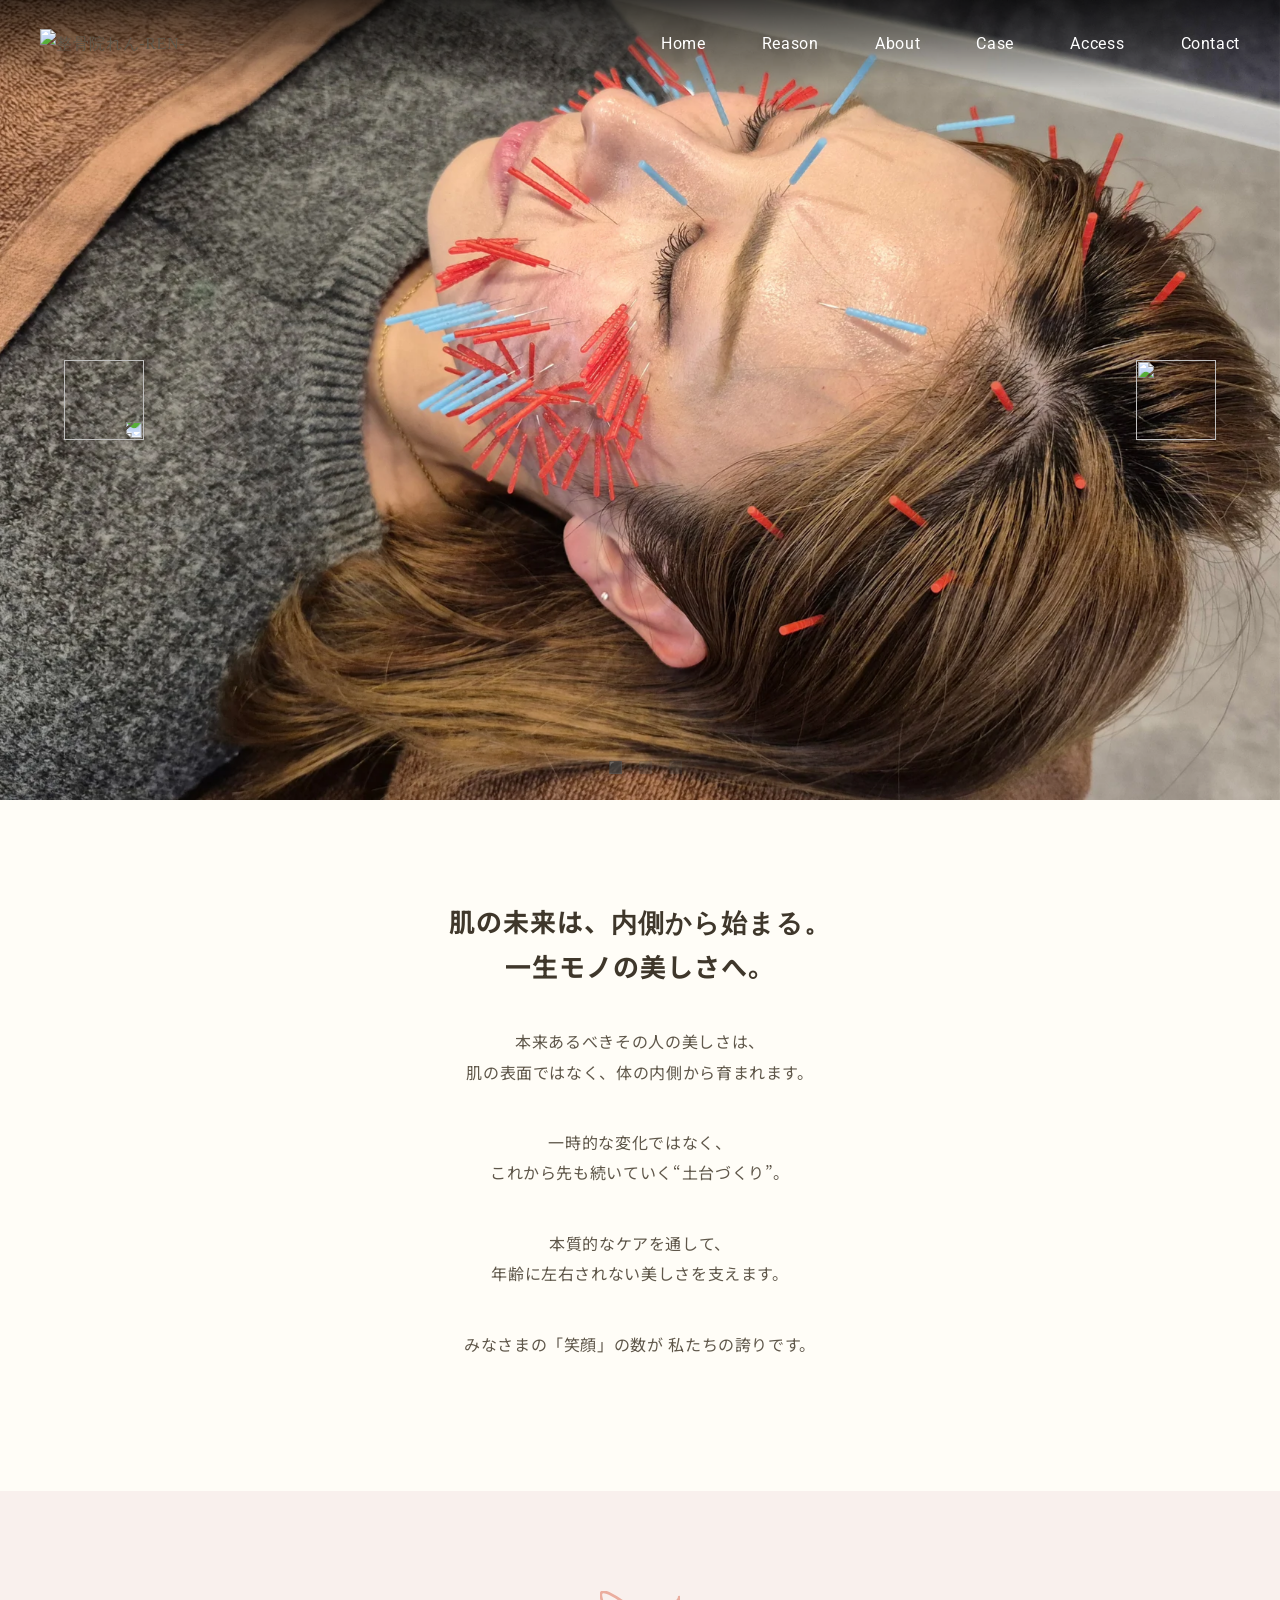
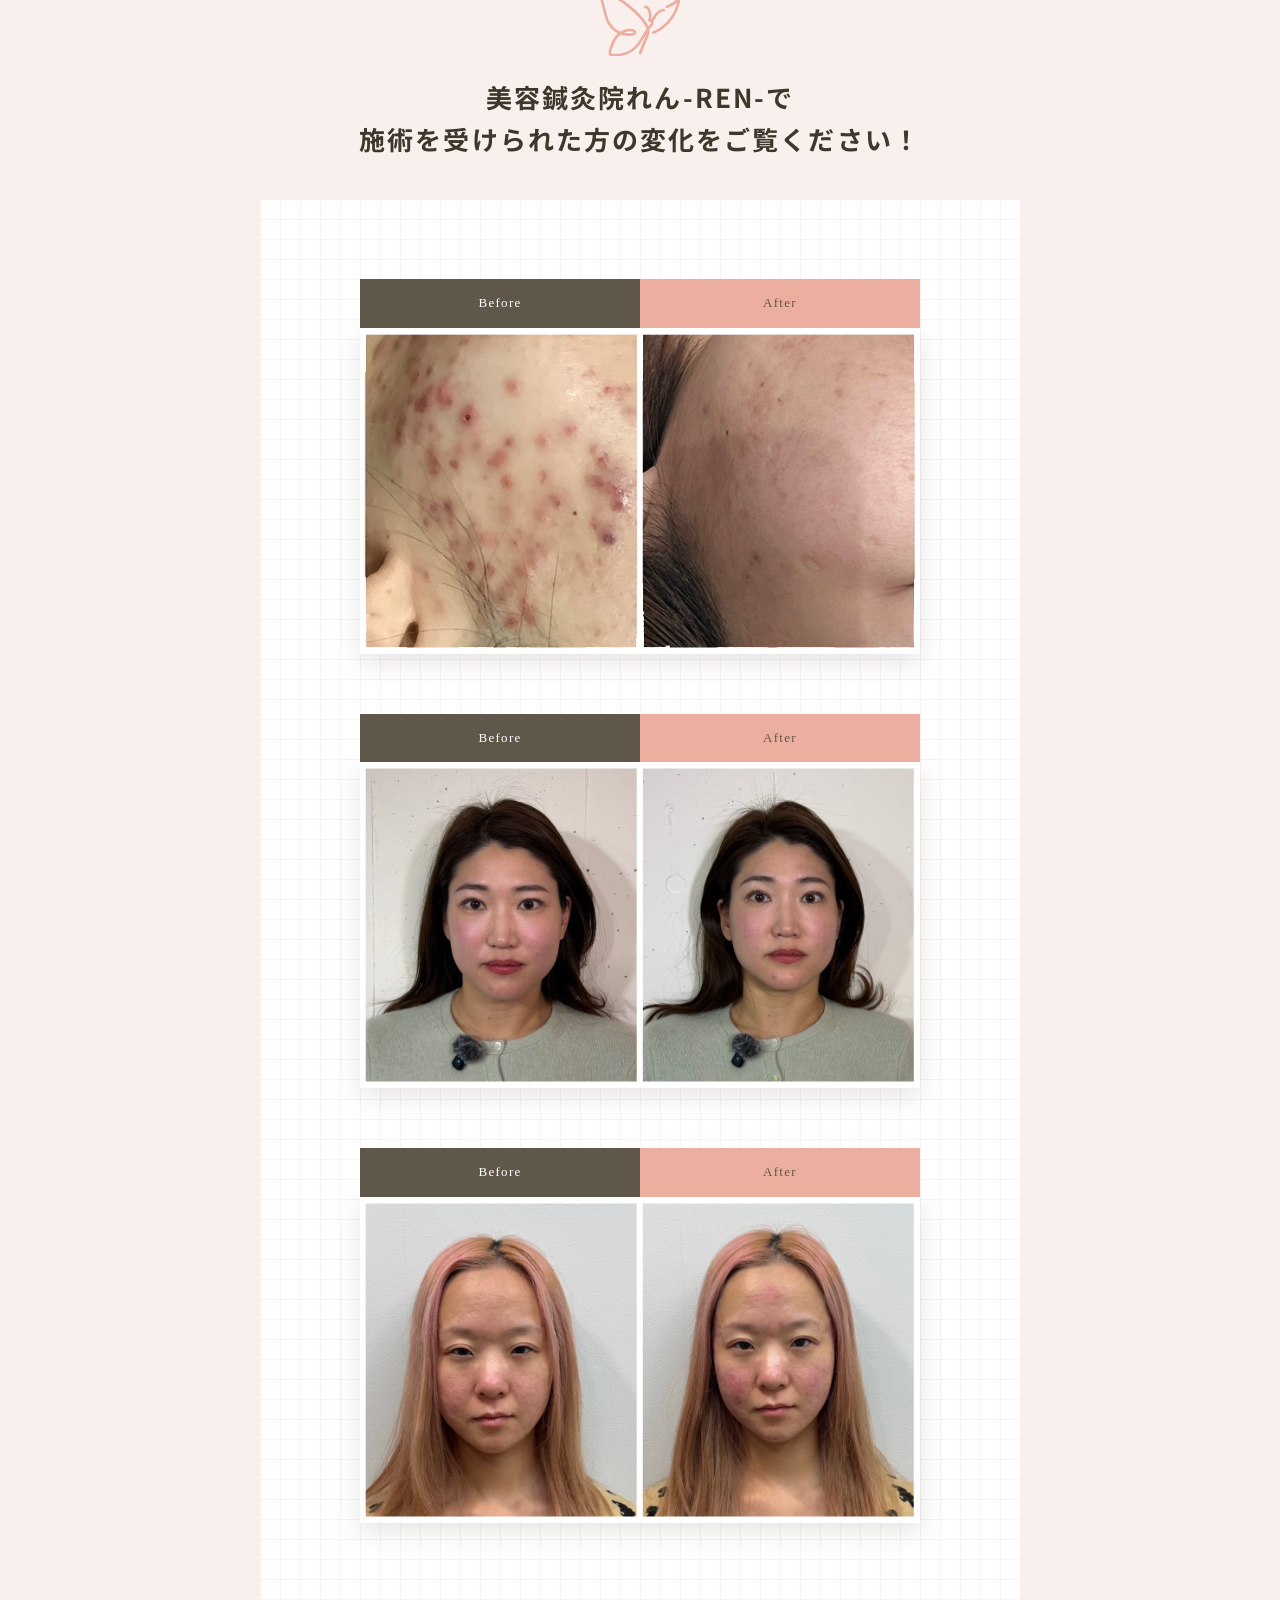
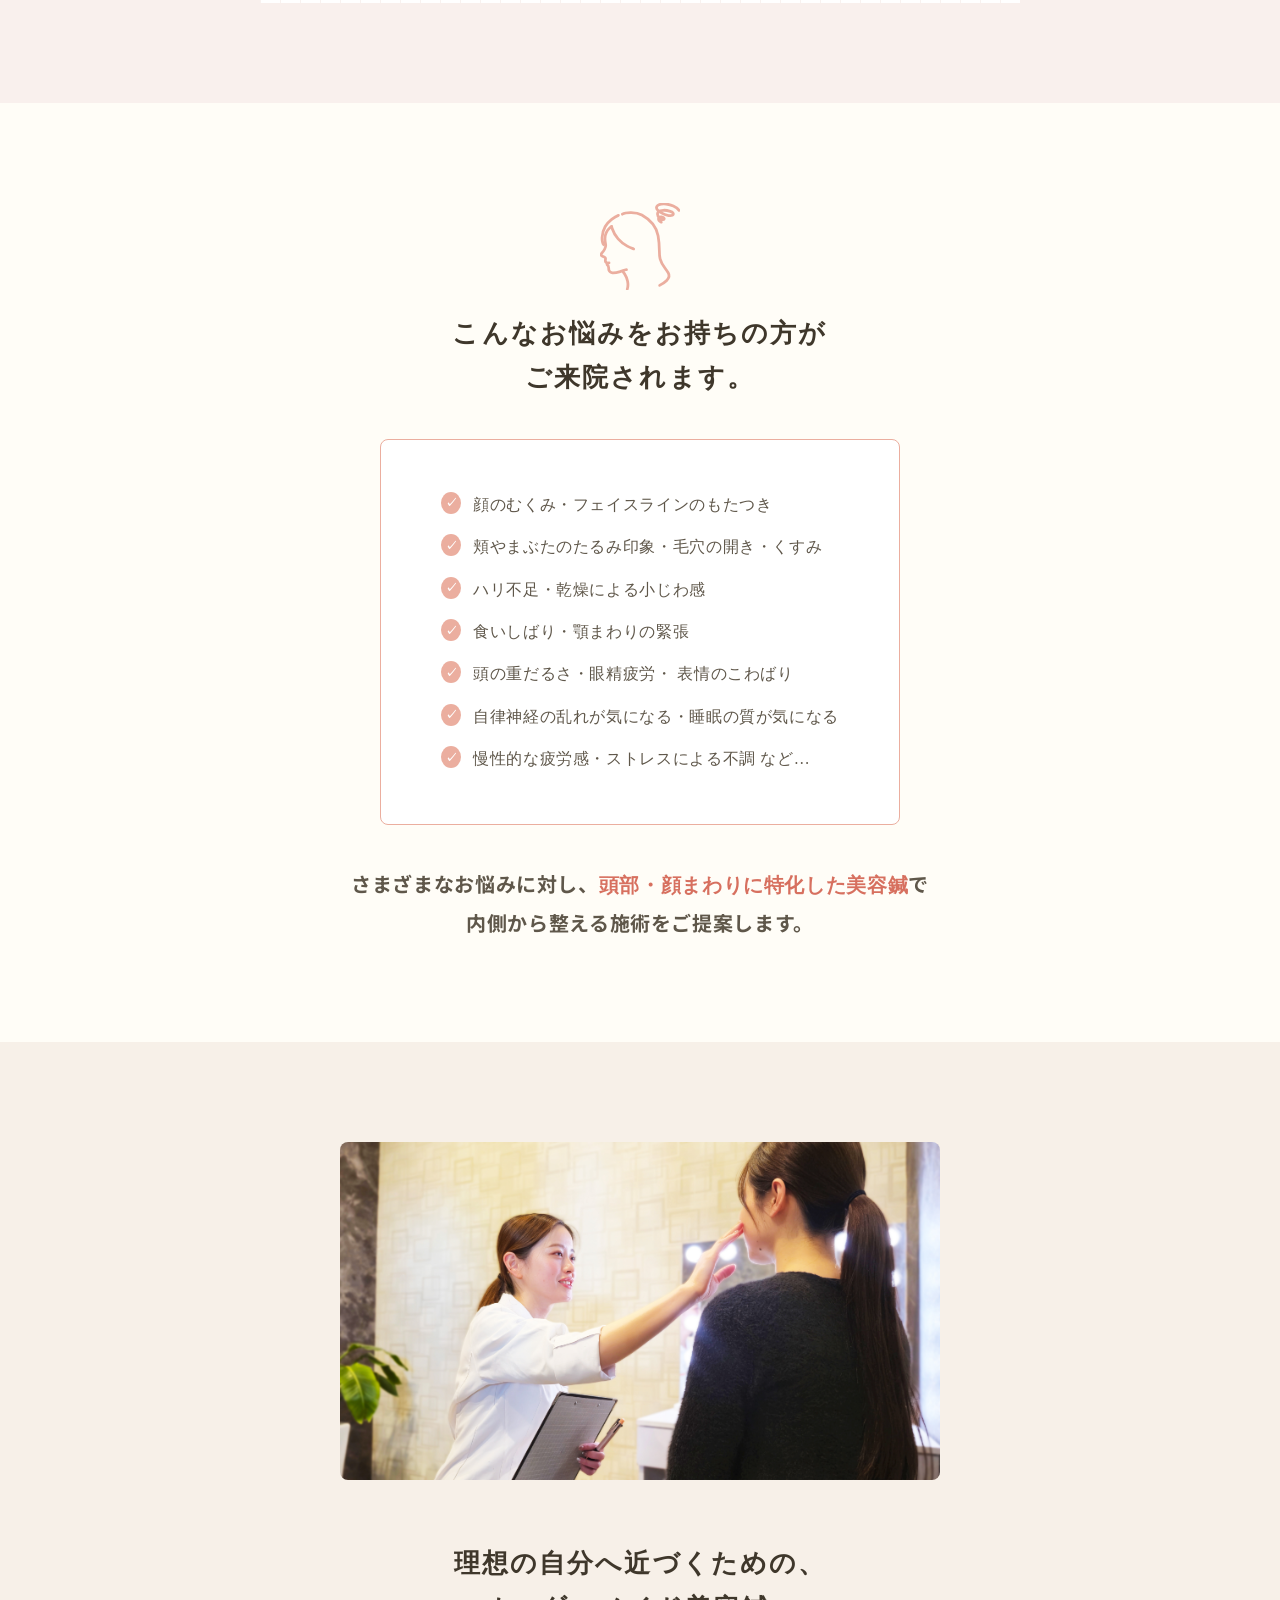
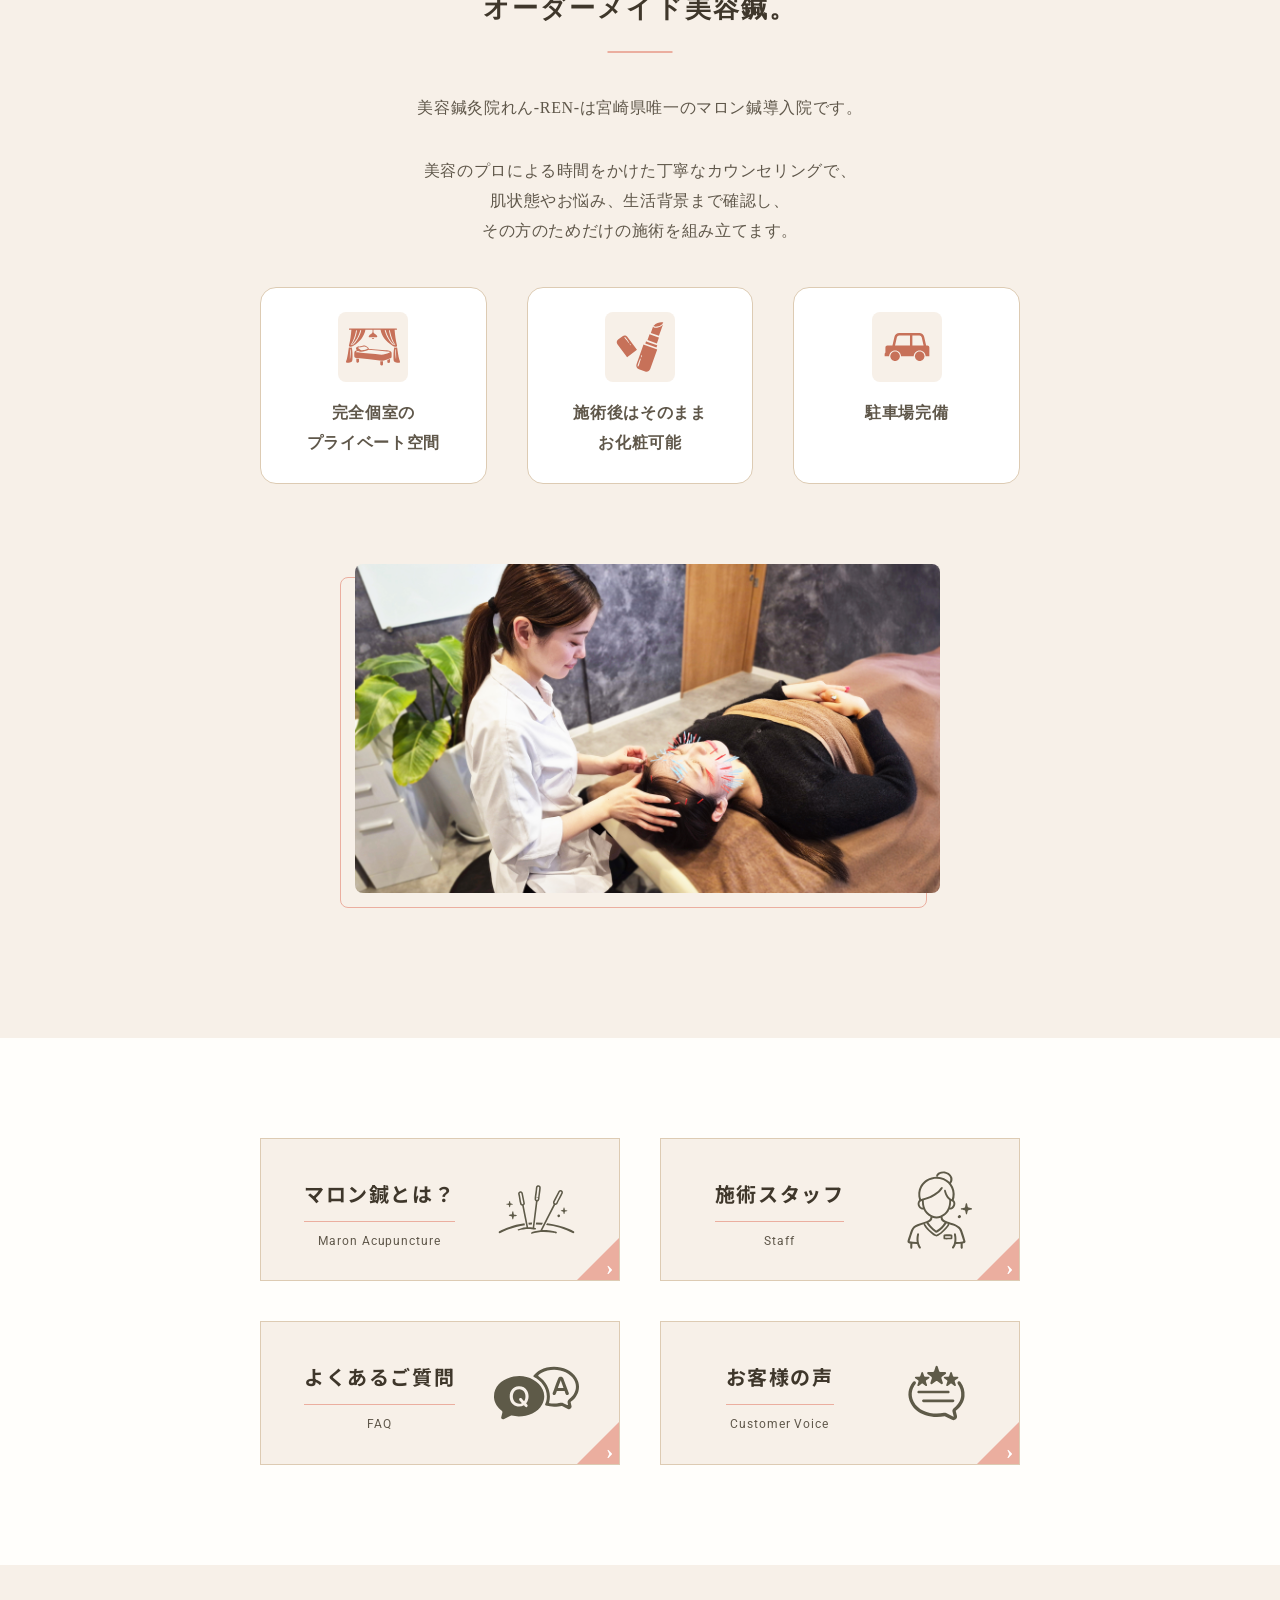
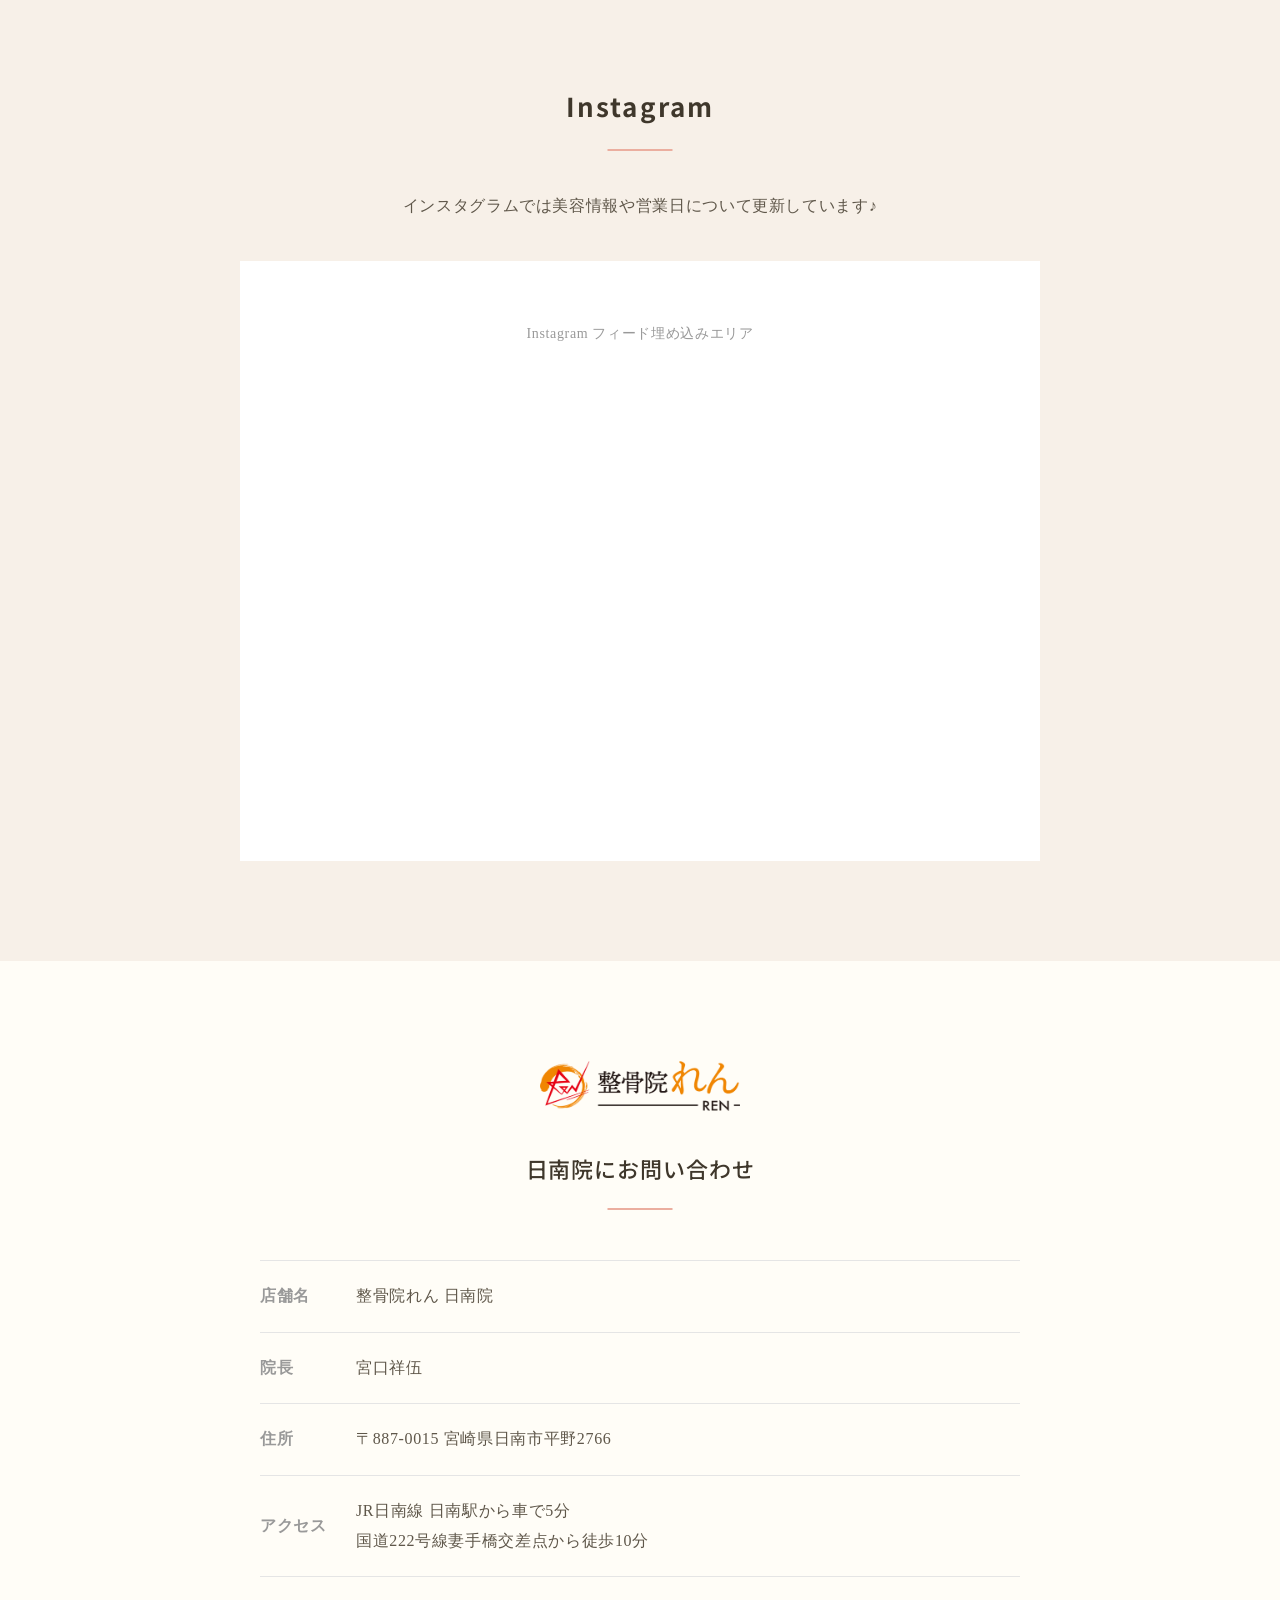
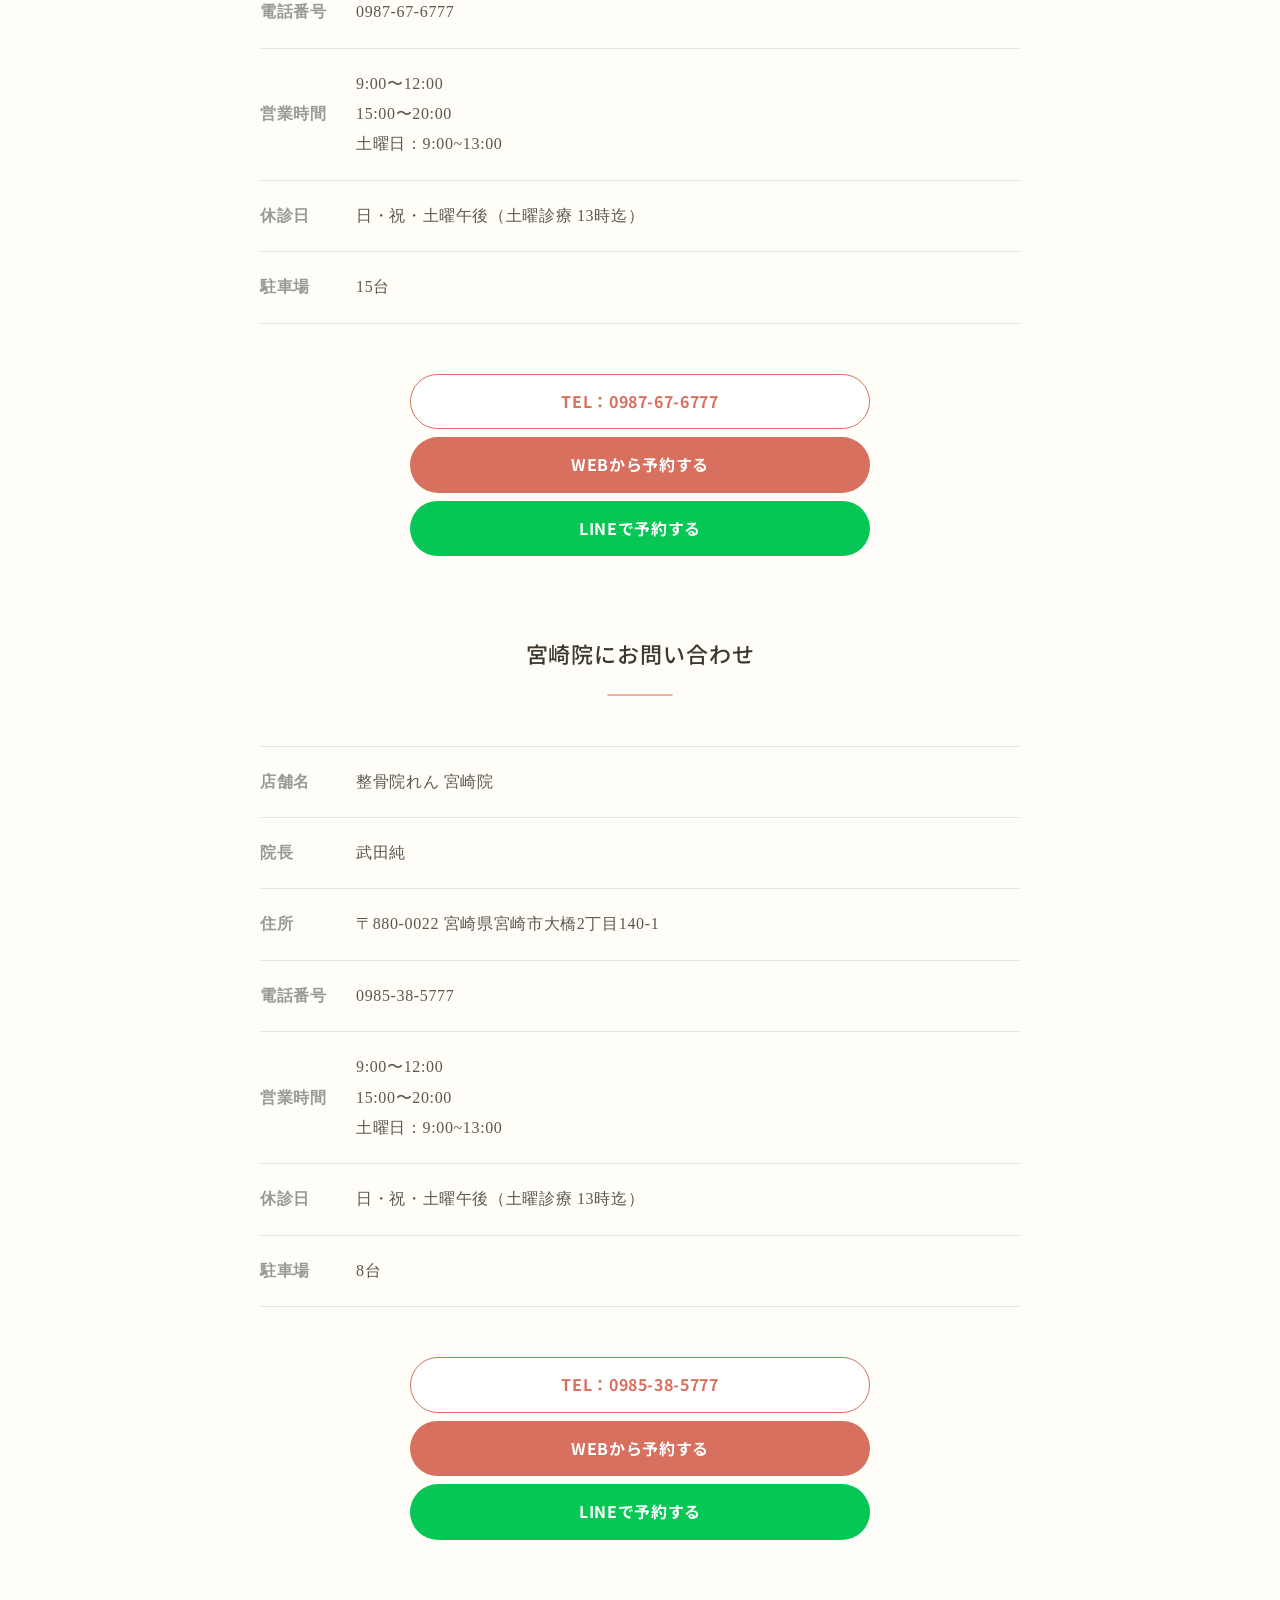
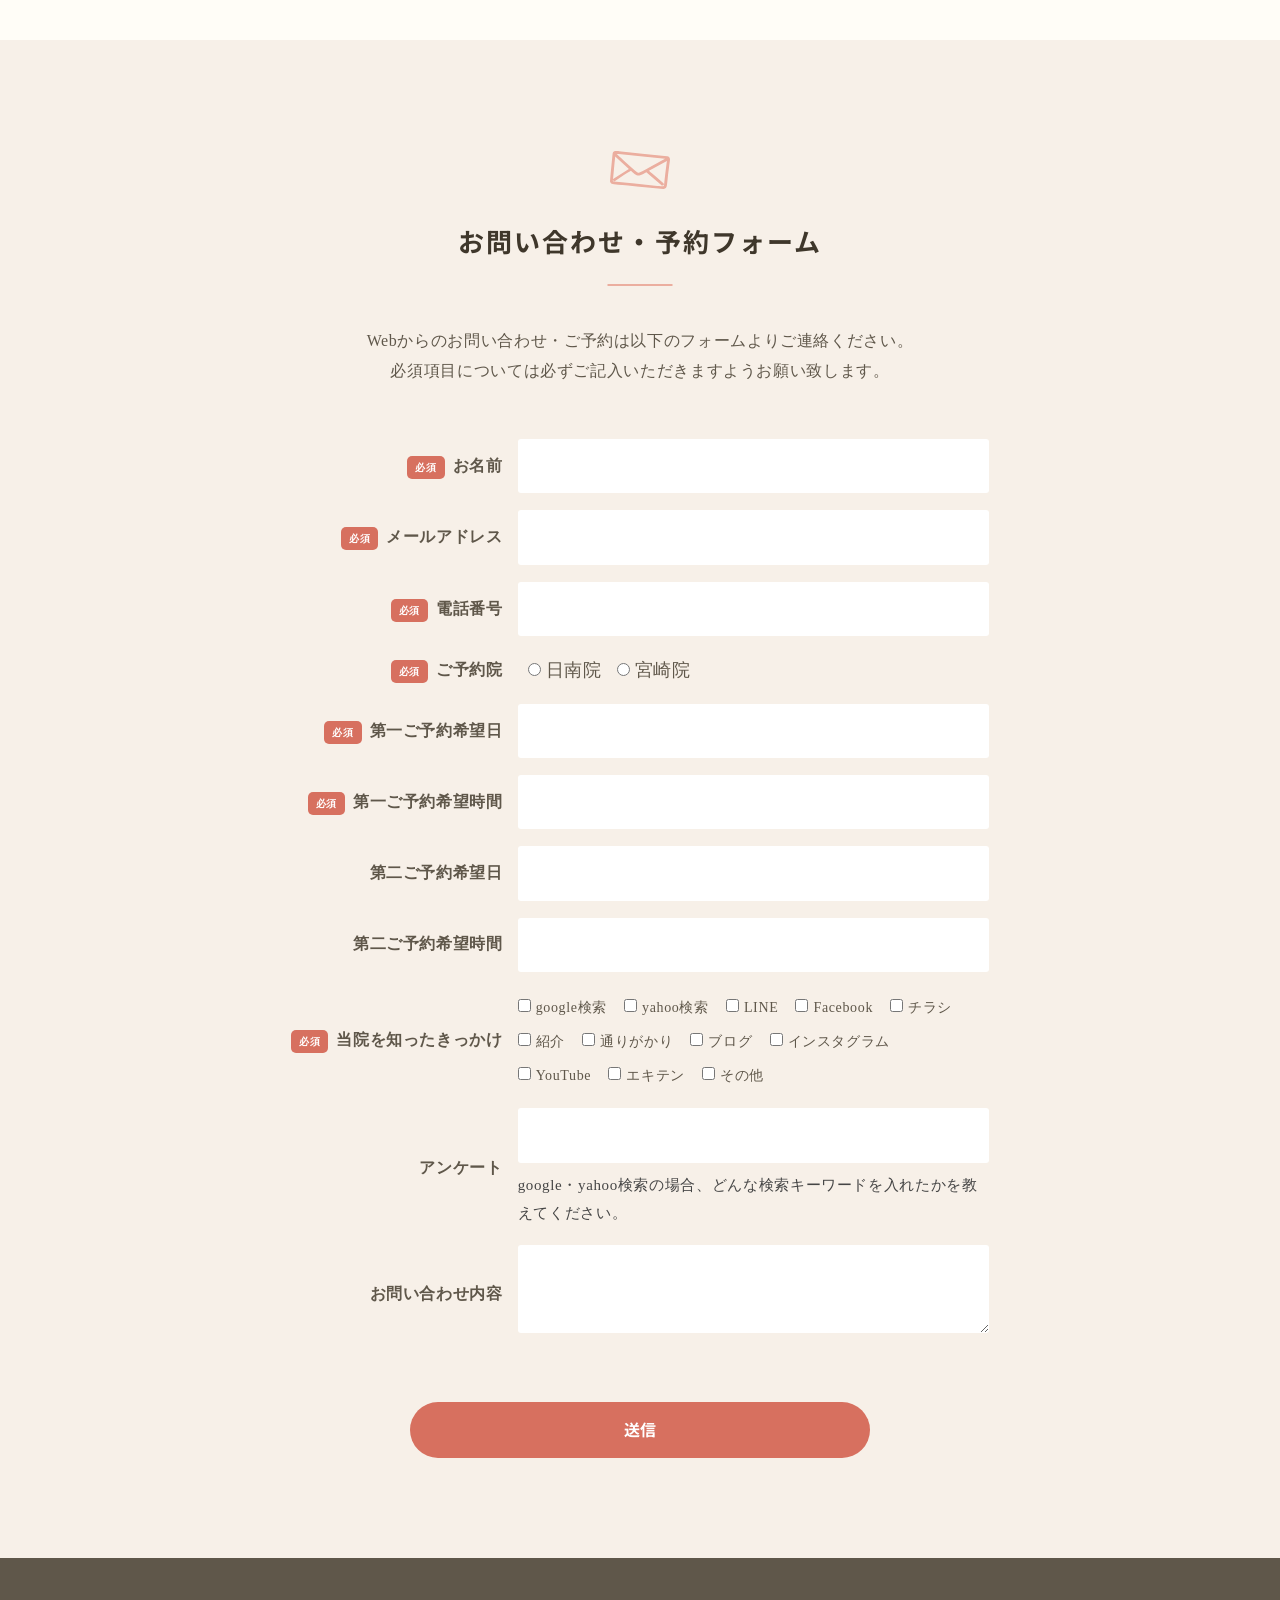
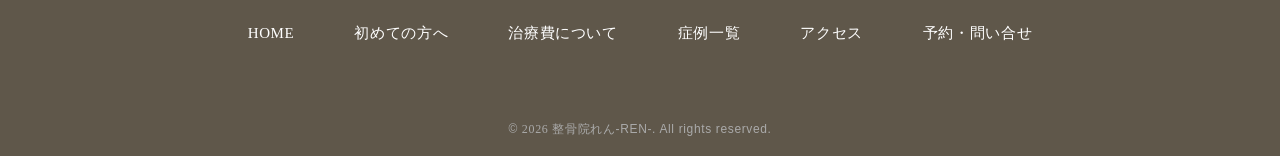
==== commit 1e263301: "refactor renewal css structure and shared components" ====
--- a/beauty/index.html
+++ b/beauty/index.html
@@ -37,7 +37,7 @@
   <link href="css/mobile_layout.css?20251021" rel="stylesheet" type="text/css" media="all" />
   <link href="css/mobile_style.css?20251021" rel="stylesheet" type="text/css" media="all" />
 
-  <link href="css/renewal.css?20260312" rel="stylesheet" type="text/css" media="all" />
+  <link href="css/renewal.css?20260318" rel="stylesheet" type="text/css" media="all" />
 
   <script type="text/javascript" src="https://ajax.googleapis.com/ajax/libs/jquery/3.3.1/jquery.min.js"></script>
   <meta name="description"
@@ -123,8 +123,8 @@
   </script>
 </head>
 
-<body onload="LoadProc();" data-rsssl="1"
-  class="page-template page-template-sub_top page-template-sub_top-php page page-id-248">
+<body class="theme-apricot page-template page-template-sub_top page-template-sub_top-php page page-id-248"
+  onload="LoadProc();" data-rsssl="1">
 
   <!-- Google Tag Manager (noscript) -->
   <noscript><iframe src="https://www.googletagmanager.com/ns.html?id=GTM-NPD2GJWM" height="0" width="0"
@@ -253,52 +253,58 @@
             肌の未来は、<span class="nowrap">内側から始まる。</span><br>
             一生モノの美しさへ。
           </h3>
-          <p class="lead_text">
+          <p class="text-copy">
             本来あるべきその人の美しさは、<br>
             肌の表面ではなく、体の内側から育まれます。
           </p>
-          <p class="lead_text">
+          <p class="text-copy">
             一時的な変化ではなく、<br>
             これから先も続いていく“土台づくり”。
           </p>
-          <p class="lead_text">
+          <p class="text-copy">
             本質的なケアを通して、<br>
             年齢に左右されない美しさを支えます。
           </p>
-          <p class="lead_text">
+          <p class="text-copy">
             みなさまの「笑顔」の数が 私たちの誇りです。
           </p>
         </div>
 
         <!-- Before/After セクション（3枚横並び） -->
-        <section class="bf-section">
-          <img src="images/icon_butterfly.svg" alt="" class="bf-section__icon">
-          <h2 class="bf-section__title">美容鍼灸院れん-REN-で<br>施術を受けられた方の<br class="sp-only">変化をご覧ください！</h2>
-          <div class="bf-section__grid">
-            <div class="bf-section__item">
-              <div class="bf-section__item-label"><span>Before</span><span>After</span></div>
-              <img class="bf-section__item-img" src="images/bf_new_01.jpg" alt="Before/After 1">
-            </div>
-            <div class="bf-section__item">
-              <div class="bf-section__item-label"><span>Before</span><span>After</span></div>
-              <img class="bf-section__item-img" src="images/bf_new_02.jpg" alt="Before/After 2">
-            </div>
-            <div class="bf-section__item">
-              <div class="bf-section__item-label"><span>Before</span><span>After</span></div>
-              <img class="bf-section__item-img" src="images/bf_new_03.jpg" alt="Before/After 3">
+        <section class="section-fullwidth results-section">
+          <div class="section-fullwidth__inner section-fullwidth__inner--narrow">
+            <div class="section-header">
+              <img src="images/icon_butterfly.svg" alt="" class="heading-icon">
+              <h2 class="results-section__title">美容鍼灸院れん-REN-で<br>施術を受けられた方の<br class="sp-only">変化をご覧ください！</h2>
+            </div>
+            <div class="results-section__grid">
+              <div class="results-section__item">
+                <div class="results-section__item-label"><span>Before</span><span>After</span></div>
+                <img class="results-section__item-img" src="images/bf_new_01.jpg" alt="Before/After 1">
+              </div>
+              <div class="results-section__item">
+                <div class="results-section__item-label"><span>Before</span><span>After</span></div>
+                <img class="results-section__item-img" src="images/bf_new_02.jpg" alt="Before/After 2">
+              </div>
+              <div class="results-section__item">
+                <div class="results-section__item-label"><span>Before</span><span>After</span></div>
+                <img class="results-section__item-img" src="images/bf_new_03.jpg" alt="Before/After 3">
+              </div>
             </div>
           </div>
         </section>
 
         <!-- お悩み訴求セクション -->
-        <section class="nayami-section">
-          <div class="nayami-section__inner">
-            <img src="images/icon_nayami.svg" alt="" class="nayami-section__icon">
-            <h2 class="nayami-section__title">
-              <span class="nowrap">こんなお悩みを</span><span class="nowrap">お持ちの方が</span><br>
-              <span class="nowrap">ご来院されます。</span>
-            </h2>
-            <ul class="nayami-section__list">
+        <section class="section-fullwidth concerns-section">
+          <div class="section-fullwidth__inner section-fullwidth__inner--narrow concerns-section__inner">
+            <div class="section-header">
+              <img src="images/icon_nayami.svg" alt="" class="heading-icon">
+              <h2 class="concerns-section__title">
+                <span class="nowrap">こんなお悩みを</span><span class="nowrap">お持ちの方が</span><br>
+                <span class="nowrap">ご来院されます。</span>
+              </h2>
+            </div>
+            <ul class="concerns-section__list">
               <li>顔のむくみ・フェイスラインのもたつき</li>
               <li>頬やまぶたのたるみ印象・毛穴の開き・くすみ</li>
               <li>ハリ不足・乾燥による小じわ感</li>
@@ -307,7 +313,7 @@
               <li>自律神経の乱れが気になる・睡眠の質が気になる</li>
               <li>慢性的な疲労感・ストレスによる不調 など…</li>
             </ul>
-            <p class="nayami-section__cta">
+            <p class="concerns-section__cta">
               さまざまなお悩みに対し、<br class="sp-only"><strong>頭部・顔まわりに特化した美容鍼</strong>で<br>
               内側から整える施術をご提案します。
             </p>
@@ -315,97 +321,105 @@
         </section>
 
         <!-- オーダーメイド美容鍼セクション -->
-        <section class="ordermade-section">
-          <div class="ordermade-section__inner">
-            <img src="images/ordermade_counseling.jpg" alt="カウンセリング風景" class="ordermade-section__image">
-            <h2 class="ordermade-section__title">
-              <span class="nowrap">理想の自分へ</span><span class="nowrap">近づくための、</span><br>
-              <span class="nowrap">オーダーメイド美容鍼。</span>
-            </h2>
-            <p class="ordermade-section__text">
-              美容鍼灸院れん-REN-は宮崎県唯一のマロン鍼導入院です。
-            </p>
-            <p class="ordermade-section__text">
-              美容のプロによる時間をかけた丁寧なカウンセリングで、<br>
-              肌状態やお悩み、生活背景まで確認し、<br>
-              その方のためだけの施術を組み立てます。
-            </p>
-            <div class="ordermade-section__features">
-              <div class="ordermade-section__feature">
-                <div class="ordermade-section__feature-icon">
+        <section class="section-fullwidth custom-care-section">
+          <div class="section-fullwidth__inner section-fullwidth__inner--narrow custom-care-section__inner">
+            <img src="images/ordermade_counseling.jpg" alt="カウンセリング風景" class="custom-care-section__image">
+            <div class="section-header">
+              <h2 class="custom-care-section__title heading-underlined">
+                <span class="nowrap">理想の自分へ</span><span class="nowrap">近づくための、</span><br>
+                <span class="nowrap">オーダーメイド美容鍼。</span>
+              </h2>
+            </div>
+            <div class="section-copy">
+              <p class="text-copy">
+                美容鍼灸院れん-REN-は宮崎県唯一のマロン鍼導入院です。
+              </p>
+              <p class="text-copy">
+                美容のプロによる時間をかけた丁寧なカウンセリングで、<br>
+                肌状態やお悩み、生活背景まで確認し、<br>
+                その方のためだけの施術を組み立てます。
+              </p>
+            </div>
+            <div class="custom-care-section__features">
+              <div class="custom-care-section__feature">
+                <div class="custom-care-section__feature-icon">
                   <img src="images/icon_private.svg" alt="">
                 </div>
                 <p>完全個室の<br>プライベート空間</p>
               </div>
-              <div class="ordermade-section__feature">
-                <div class="ordermade-section__feature-icon">
+              <div class="custom-care-section__feature">
+                <div class="custom-care-section__feature-icon">
                   <img src="images/icon_makeup.svg" alt="">
                 </div>
                 <p>施術後はそのまま<br>お化粧可能</p>
               </div>
-              <div class="ordermade-section__feature">
-                <div class="ordermade-section__feature-icon">
+              <div class="custom-care-section__feature">
+                <div class="custom-care-section__feature-icon">
                   <img src="images/icon_parking.svg" alt="">
                 </div>
                 <p>駐車場完備</p>
               </div>
             </div>
-            <div class="ordermade-section__image-wrapper">
+            <div class="custom-care-section__image-wrapper">
               <img src="images/ordermade_treatment.jpg" alt="施術風景"
-                class="ordermade-section__image ordermade-section__image--bottom">
+                class="custom-care-section__image custom-care-section__image--bottom">
             </div>
           </div>
         </section>
 
         <!-- バナーリンクセクション -->
-        <section class="banner-links">
-          <div class="banner-links__grid">
-            <a href="maron.html" class="banner-links__item">
-              <div class="banner-links__item-content">
-                <span class="banner-links__item-title">マロン鍼とは？</span>
-                <span class="banner-links__item-sub">About Marron Acupuncture</span>
-              </div>
-              <div class="banner-links__item-icon">
-                <img src="images/icon_maron.svg" alt="">
-              </div>
-            </a>
-            <a href="staff.html" class="banner-links__item">
-              <div class="banner-links__item-content">
-                <span class="banner-links__item-title">施術スタッフ</span>
-                <span class="banner-links__item-sub">Staff</span>
-              </div>
-              <div class="banner-links__item-icon">
-                <img src="images/icon_staff.svg" alt="">
-              </div>
-            </a>
-            <a href="faq.html" class="banner-links__item">
-              <div class="banner-links__item-content">
-                <span class="banner-links__item-title">よくあるご質問</span>
-                <span class="banner-links__item-sub">Q&amp;A</span>
-              </div>
-              <div class="banner-links__item-icon">
-                <img src="images/icon_faq.svg" alt="">
-              </div>
-            </a>
-            <a href="voice.html" class="banner-links__item">
-              <div class="banner-links__item-content">
-                <span class="banner-links__item-title">お客様の声</span>
-                <span class="banner-links__item-sub">Customer Voice</span>
-              </div>
-              <div class="banner-links__item-icon">
-                <img src="images/icon_voice.svg" alt="">
-              </div>
-            </a>
+        <section class="section-fullwidth banner-links">
+          <div class="section-fullwidth__inner section-fullwidth__inner--narrow">
+            <div class="banner-links__grid">
+              <a href="maron.html" class="banner-links__item">
+                <div class="banner-links__item-content">
+                  <span class="banner-links__item-title">マロン鍼とは？</span>
+                  <span class="banner-links__item-sub">Maron Acupuncture</span>
+                </div>
+                <div class="banner-links__item-icon">
+                  <img src="images/icon_maron.svg" alt="">
+                </div>
+              </a>
+              <a href="staff.html" class="banner-links__item">
+                <div class="banner-links__item-content">
+                  <span class="banner-links__item-title">施術スタッフ</span>
+                  <span class="banner-links__item-sub">Staff</span>
+                </div>
+                <div class="banner-links__item-icon">
+                  <img src="images/icon_staff.svg" alt="">
+                </div>
+              </a>
+              <a href="faq.html" class="banner-links__item">
+                <div class="banner-links__item-content">
+                  <span class="banner-links__item-title">よくあるご質問</span>
+                  <span class="banner-links__item-sub">FAQ</span>
+                </div>
+                <div class="banner-links__item-icon">
+                  <img src="images/icon_faq.svg" alt="">
+                </div>
+              </a>
+              <a href="voice.html" class="banner-links__item">
+                <div class="banner-links__item-content">
+                  <span class="banner-links__item-title">お客様の声</span>
+                  <span class="banner-links__item-sub">Customer Voice</span>
+                </div>
+                <div class="banner-links__item-icon">
+                  <img src="images/icon_voice.svg" alt="">
+                </div>
+              </a>
+            </div>
           </div>
         </section>
 
         <!-- Instagram -->
-        <section class="instagram-section">
-          <div class="instagram-section__inner">
-            <img src="images/Instagram_Glyph_Gradient.svg" alt="" class="instagram-section__icon">
-            <h2 class="instagram-section__title">Instagram</h2>
-            <p class="instagram-section__sub">インスタグラムでは美容情報や営業日について更新しています♪</p>
-            <div class="instagram-section__placeholder">
+        <section class="section-fullwidth social-section">
+          <div class="section-fullwidth__inner social-section__inner">
+            <div class="section-header">
+              <img src="images/Instagram_Glyph_Gradient.svg" alt="" class="heading-icon">
+              <h2 class="social-section__title heading-underlined">Instagram</h2>
+              <p class="text-copy">インスタグラムでは美容情報や営業日について更新しています♪</p>
+            </div>
+            <div class="social-section__placeholder">
               Instagram フィード埋め込みエリア<br>
             </div>
           </div>
@@ -415,98 +429,97 @@
       <!-- //post -->
 
       <!-- store-contact -->
-      <section class="store_contact">
-
-        <div class="store_area">
-          <div class="ct_title">
-            <p id="contact" class="center"><img class="co_logo" src="images/logo.webp?20251007" alt="整骨院れん-REN-"></p>
-          </div>
-          <div class="store_in store01" id="store-info">
-            <h3 class="store_ttl" id="cta">日南院にお問い合わせ</h3>
-            <div class="store_table">
-              <div class="store_table_row">
-                <div class="store_table_title">店舗名</div>
-                <div class="store_table_text">整骨院れん 日南院</div>
-              </div>
-              <div class="store_table_row">
-                <div class="store_table_title">院長</div>
-                <div class="store_table_text">宮口祥伍</div>
-              </div>
-              <div class="store_table_row">
-                <div class="store_table_title">住所</div>
-                <div class="store_table_text">〒887-0015 宮崎県日南市平野2766</div>
-              </div>
-              <div class="store_table_row">
-                <div class="store_table_title">アクセス</div>
-                <div class="store_table_text">
+      <section class="store-section">
+
+        <div class="section-fullwidth__inner section-fullwidth__inner--narrow">
+          <p id="contact" class="center"><img class="store-section__logo" src="images/logo.webp?20251007"
+              alt="整骨院れん-REN-"></p>
+          <div class="store-section__panel store-section__panel--primary" id="store-info">
+            <h3 class="store-section__title heading-underlined" id="cta">日南院にお問い合わせ</h3>
+            <div class="store-section__table info-list">
+              <div class="store-section__row info-list__row">
+                <div class="store-section__label info-list__label">店舗名</div>
+                <div class="store-section__value info-list__value">整骨院れん 日南院</div>
+              </div>
+              <div class="store-section__row info-list__row">
+                <div class="store-section__label info-list__label">院長</div>
+                <div class="store-section__value info-list__value">宮口祥伍</div>
+              </div>
+              <div class="store-section__row info-list__row">
+                <div class="store-section__label info-list__label">住所</div>
+                <div class="store-section__value info-list__value">〒887-0015 宮崎県日南市平野2766</div>
+              </div>
+              <div class="store-section__row info-list__row">
+                <div class="store-section__label info-list__label">アクセス</div>
+                <div class="store-section__value info-list__value">
                   JR日南線 日南駅から車で5分<br>
                   国道222号線妻手橋交差点から徒歩10分
                 </div>
               </div>
-              <div class="store_table_row">
-                <div class="store_table_title">電話番号</div>
-                <div class="store_table_text">0987-67-6777</div>
-              </div>
-              <div class="store_table_row">
-                <div class="store_table_title">営業時間</div>
-                <div class="store_table_text">
+              <div class="store-section__row info-list__row">
+                <div class="store-section__label info-list__label">電話番号</div>
+                <div class="store-section__value info-list__value">0987-67-6777</div>
+              </div>
+              <div class="store-section__row info-list__row">
+                <div class="store-section__label info-list__label">営業時間</div>
+                <div class="store-section__value info-list__value">
                   9:00〜12:00<br>
                   15:00〜20:00<br>
                   土曜日：9:00~13:00</div>
               </div>
-              <div class="store_table_row">
-                <div class="store_table_title">休診日</div>
-                <div class="store_table_text">日・祝・土曜午後（土曜診療 13時迄）</div>
-              </div>
-              <div class="store_table_row">
-                <div class="store_table_title">駐車場</div>
-                <div class="store_table_text">15台</div>
-              </div>
-            </div>
-            <a href="tel:0987-67-6777" class="store_tel_cta">TEL：0987-67-6777</a>
-            <a href="#form" class="store_link_cta">WEBから予約する</a>
+              <div class="store-section__row info-list__row">
+                <div class="store-section__label info-list__label">休診日</div>
+                <div class="store-section__value info-list__value">日・祝・土曜午後（土曜診療 13時迄）</div>
+              </div>
+              <div class="store-section__row info-list__row">
+                <div class="store-section__label info-list__label">駐車場</div>
+                <div class="store-section__value info-list__value">15台</div>
+              </div>
+            </div>
+            <a href="tel:0987-67-6777" class="store_tel_cta button-pill button-pill--outline">TEL：0987-67-6777</a>
+            <a href="#form" class="store_link_cta button-pill button-pill--accent">WEBから予約する</a>
             <a href="https://page.line.me/seikotsuin-ren?openQrModal=true" target="_blank" rel="noopener"
-              class="store_line_cta">LINEで予約する</a>
-          </div>
-          <div class="store_in store02" id="store-info">
-            <h3 class="store_ttl" id="cta">宮崎院にお問い合わせ</h3>
-            <div class="store_table">
-              <div class="store_table_row">
-                <div class="store_table_title">店舗名</div>
-                <div class="store_table_text">整骨院れん 宮崎院</div>
-              </div>
-              <div class="store_table_row">
-                <div class="store_table_title">院長</div>
-                <div class="store_table_text">武田純</div>
-              </div>
-              <div class="store_table_row">
-                <div class="store_table_title">住所</div>
-                <div class="store_table_text">〒880-0022 宮崎県宮崎市大橋2丁目140-1</div>
-              </div>
-              <div class="store_table_row">
-                <div class="store_table_title">電話番号</div>
-                <div class="store_table_text">0985-38-5777</div>
-              </div>
-              <div class="store_table_row">
-                <div class="store_table_title">営業時間</div>
-                <div class="store_table_text">
+              class="store_line_cta button-pill button-pill--line">LINEで予約する</a>
+          </div>
+          <div class="store-section__panel store-section__panel--secondary" id="store-info">
+            <h3 class="store-section__title heading-underlined" id="cta">宮崎院にお問い合わせ</h3>
+            <div class="store-section__table info-list">
+              <div class="store-section__row info-list__row">
+                <div class="store-section__label info-list__label">店舗名</div>
+                <div class="store-section__value info-list__value">整骨院れん 宮崎院</div>
+              </div>
+              <div class="store-section__row info-list__row">
+                <div class="store-section__label info-list__label">院長</div>
+                <div class="store-section__value info-list__value">武田純</div>
+              </div>
+              <div class="store-section__row info-list__row">
+                <div class="store-section__label info-list__label">住所</div>
+                <div class="store-section__value info-list__value">〒880-0022 宮崎県宮崎市大橋2丁目140-1</div>
+              </div>
+              <div class="store-section__row info-list__row">
+                <div class="store-section__label info-list__label">電話番号</div>
+                <div class="store-section__value info-list__value">0985-38-5777</div>
+              </div>
+              <div class="store-section__row info-list__row">
+                <div class="store-section__label info-list__label">営業時間</div>
+                <div class="store-section__value info-list__value">
                   9:00〜12:00<br>
                   15:00〜20:00<br>
                   土曜日：9:00~13:00</div>
               </div>
-              <div class="store_table_row">
-                <div class="store_table_title">休診日</div>
-                <div class="store_table_text">日・祝・土曜午後（土曜診療 13時迄）</div>
-              </div>
-              <div class="store_table_row">
-                <div class="store_table_title">駐車場</div>
-                <div class="store_table_text">8台</div>
-              </div>
-            </div>
-            <a href="tel:0985-38-5777" class="store_tel_cta">TEL：0985-38-5777</a>
-            <a href="#form" class="store_link_cta">WEBから予約する</a>
+              <div class="store-section__row info-list__row">
+                <div class="store-section__label info-list__label">休診日</div>
+                <div class="store-section__value info-list__value">日・祝・土曜午後（土曜診療 13時迄）</div>
+              </div>
+              <div class="store-section__row info-list__row">
+                <div class="store-section__label info-list__label">駐車場</div>
+                <div class="store-section__value info-list__value">8台</div>
+              </div>
+            </div>
+            <a href="tel:0985-38-5777" class="store_tel_cta button-pill button-pill--outline">TEL：0985-38-5777</a>
+            <a href="#form" class="store_link_cta button-pill button-pill--accent">WEBから予約する</a>
             <a href="https://line.me/R/ti/p/@255ujbgl?from=page&liff.referrer=https%3A%2F%2Fmiyazaki-ren.com%2F&searchId=255ujbgl"
-              target="_blank" rel="noopener" class="store_line_cta">LINEで予約する</a>
+              target="_blank" rel="noopener" class="store_line_cta button-pill button-pill--line">LINEで予約する</a>
           </div>
         </div>
       </section>
@@ -514,38 +527,42 @@
 
       <!-- form -->
       <section id="form">
-        <div class="center">
-          <img src="images/icon_form.svg" alt="" class="form-section__icon">
-          <h2 class="form-section__title">お問い合わせ・予約フォーム</h2>
-          <p class="txt">Webからのお問い合わせ・ご予約は以下のフォームよりご連絡ください。</p>
-          <p class="txt">必須項目については必ずご記入いただきますようお願い致します。</p>
+        <div class="form-section__inner">
+          <div class="section-header">
+            <img src="images/icon_form.svg" alt="" class="heading-icon">
+            <h2 class="form-section__title heading-underlined">お問い合わせ・予約フォーム</h2>
+          </div>
+          <p class="text-copy">
+            Webからのお問い合わせ・ご予約は以下のフォームよりご連絡ください。<br>
+            必須項目については必ずご記入いただきますようお願い致します。
+          </p>
           <form method="post" action="mail.php">
-            <table class="table contact">
-              <tr>
-                <th><span>必須</span>お名前</th>
+            <table class="table contact form-table">
+              <tr>
+                <th><span class="form-table__required">必須</span>お名前</th>
                 <td><input type="text" name="お名前"></td>
               </tr>
               <tr>
-                <th><span>必須</span>メールアドレス</th>
+                <th><span class="form-table__required">必須</span>メールアドレス</th>
                 <td><input type="text" name="メールアドレス"></td>
               </tr>
               <tr>
-                <th><span>必須</span>電話番号</th>
+                <th><span class="form-table__required">必須</span>電話番号</th>
                 <td><input type="text" name="電話番号"></td>
               </tr>
               <tr>
-                <th><span>必須</span>ご予約院</th>
-                <td class="radiobtn">
+                <th><span class="form-table__required">必須</span>ご予約院</th>
+                <td class="form-table__cell form-table__cell--radios">
                   <input type="radio" name="ご予約院" value="日南院" id="select_radio1"><label for="select_radio1">日南院</label>
                   <input type="radio" name="ご予約院" value="宮崎院" id="select_radio2"><label for="select_radio2">宮崎院</label>
                 </td>
               </tr>
               <tr>
-                <th><span>必須</span>第一ご予約希望日</th>
+                <th><span class="form-table__required">必須</span>第一ご予約希望日</th>
                 <td><input type="text" name="第一ご予約希望日"></td>
               </tr>
               <tr>
-                <th><span>必須</span>第一ご予約希望時間</th>
+                <th><span class="form-table__required">必須</span>第一ご予約希望時間</th>
                 <td><input type="text" name="第一ご予約希望時間"></td>
               </tr>
               <tr>
@@ -557,8 +574,8 @@
                 <td><input type="text" name="第二ご予約希望時間"></td>
               </tr>
               <tr>
-                <th><span>必須</span>当院を知ったきっかけ</th>
-                <td class="contact-point">
+                <th><span class="form-table__required">必須</span>当院を知ったきっかけ</th>
+                <td class="form-table__cell form-table__cell--checks">
                   <span><input type="checkbox" name="当院を知ったきっかけ" value="google検索">google検索</span>
                   <span><input type="checkbox" name="当院を知ったきっかけ" value="yahoo検索">yahoo検索</span>
                   <span><input type="checkbox" name="当院を知ったきっかけ" value="LINE">LINE</span>
@@ -576,7 +593,7 @@
               <tr>
                 <th>アンケート</th>
                 <td><input type="text" name="アンケート"><br>
-                  <p class="a_txt">google・yahoo検索の場合、どんな検索キーワードを入れたかを教えてください。</p>
+                  <p class="form-note">google・yahoo検索の場合、どんな検索キーワードを入れたかを教えてください。</p>
                 </td>
               </tr>
               <tr>
@@ -584,7 +601,8 @@
                 <td><textarea name="お問い合わせ内容"></textarea></td>
               </tr>
             </table>
-            <div class="contact-botan"><input type="submit" value="送信"></div>
+            <div class="form-section__actions form-actions"><input type="submit" class="button-pill button-pill--accent"
+                value="送信"></div>
           </form>
         </div>
       </section>
@@ -648,4 +666,4 @@
 
 </body>
 
-</html>+</html>
--- a/beauty/css/renewal.css
+++ b/beauty/css/renewal.css
@@ -1,7 +1,19 @@
 @charset "utf-8";
 
-/* 配色設定 */
+/* ============================================================= */
+/* renewal.css 構成                                                */
+/* 01. 変数・ベース                                                */
+/* 02. 汎用レイアウト・共通パーツ                                  */
+/* 03. 既存テーマ上書き                                            */
+/* 04. トップページ                                                */
+/* 05. サブページ共通                                              */
+/* 06. サブページ個別                                              */
+/* 07. CTA・問い合わせ導線                                         */
+/* ============================================================= */
+
+/* 01. 変数 */
 :root {
+  /* 基準パレット */
   --color-accent-light: #f9f0ed;
   --color-accent: #ebae9f;
   --color-accent-dark: #d7705f;
@@ -16,91 +28,89 @@
 
   --color-white: #ffffff;
 
-  --color-main: var(--color-accent);
-  --color-main-light: var(--color-accent-light);
-  --color-main-dark: var(--color-text);
   --color-base-alt: var(--color-base);
-  --color-btn-bg: var(--color-text);
-  --color-btn-text: var(--color-white);
   --color-dark-bg: var(--color-text);
   --color-border: var(--color-base-dark);
 
+  /* 文字組 */
   --font-primary:
     "Noto Sans JP", "游ゴシック", "Yu Gothic", "メイリオ", sans-serif;
   --font-accent: "Roboto", sans-serif;
-  --font-size-base: 15px;
+  --font-size-base: 16px;
   --font-size-small: 13px;
-  --font-size-h1: 32px;
-  --font-size-h2: 26px;
-  --font-size-h3: 22px;
-  --font-weight-normal: 400;
-  --font-weight-medium: 500;
-  --font-weight-bold: 700;
   --line-height-base: 1.9;
   --line-height-heading: 1.6;
-  --letter-spacing-base: 0.04em;
-  --letter-spacing-heading: 0.08em;
-
+  --line-height-tight: 1;
+
+  /* レイアウト */
   --section-padding: 100px;
   --section-padding-sp: 60px;
+  --element-gap-sm: 24px;
   --element-gap: 40px;
   --element-gap-lg: 50px;
   --content-max-width: 1200px;
   --page-gutter: 40px;
   --page-gutter-sp: 5%;
-
+  --header-height: 88px;
+  --header-height-sp: 72px;
+  --space-xs: 8px;
+  --space-sm: 12px;
+  --space-md: 16px;
+  --space-lg: 20px;
+  --space-xl: 24px;
+  --space-2xl: 30px;
+  --space-3xl: 40px;
+  --space-4xl: 50px;
+  --space-5xl: 60px;
+  --space-6xl: 80px;
+
+  /* 角丸 */
   --radius-sm: 8px;
   --radius-md: 16px;
   --radius-lg: 24px;
   --radius-full: 100px;
 
+  /* ボタン */
   --btn-radius: var(--radius-full);
   --btn-padding: 14px 36px;
-  --btn-padding-sm: 10px 24px;
-  --btn-font-size: 14px;
   --btn-transition: all 0.3s ease;
 
+  /* カード */
   --card-radius: var(--radius-md);
-  --card-padding: 24px;
-  --card-bg: var(--color-white);
   --image-radius: var(--radius-md);
   --shadow-card: var(--shadow-soft);
   --shadow-soft: 0 4px 20px rgba(84, 76, 64, 0.08);
-  --shadow-hover: 0 8px 30px rgba(84, 76, 64, 0.12);
-
-  --icon-size-sm: 20px;
-  --icon-size-md: 24px;
-  --icon-size-lg: 32px;
-  --icon-color: var(--color-main-dark);
-
-  --transition-fast: 0.2s ease;
+
+  /* アニメーション */
   --transition-base: 0.3s ease;
 }
 
 .theme-apricot {
-  --color-main: #cf7f72;
-  --color-main-light: #f4e1dc;
-  --color-main-dark: #b86b5f;
-  --color-base: #efddd5;
-  --color-base-alt: #efddd5;
-  --color-text: #482019;
-  --color-text-light: #6d4a42;
-  --color-border: #d7b5ab;
-  --color-btn-text: #ffffff;
-  --color-dark-bg: #3d2a26;
-  --color-btn-bg: #482019;
-}
-
-/* ============================================================= */
-/* レスポンシブ対応：PC表示を全幅に                                 */
-/* ============================================================= */
+  /* 基準パレットの差し替え */
+  --color-accent-light: #f9f0ed;
+  --color-accent: #ebae9f;
+  --color-accent-dark: #d7705f;
+  --color-base-light: #fffdf7;
+  --color-base: #f7f0e8;
+  --color-base-dark: #ddcbb3;
+  --color-text-dark: #3f372b;
+  --color-white: #ffffff;
+
+  --color-base-alt: var(--color-base);
+  --color-text: #5f574a;
+  --color-text-light: #8a8078;
+  --color-border: var(--color-base-dark);
+  --color-dark-bg: var(--color-text);
+}
+
+/* 01-1. 表示補助 */
 @media screen and (min-width: 769px) {
   .pc {
     width: 100%;
   }
 }
 
-/* PC専用改行（SPでは非表示） */
+/* PC改行 */
 .pc-only {
   display: none;
 }
@@ -111,7 +121,7 @@
   }
 }
 
-/* SP専用改行（PCでは非表示） */
+/* SP改行 */
 .sp-only {
   display: inline;
 }
@@ -127,9 +137,7 @@
   display: inline-block;
 }
 
-/* ============================================================= */
-/* ベーススタイル                                                  */
-/* ============================================================= */
+/* 01-2. ベース */
 html {
   overflow-x: hidden;
 }
@@ -140,24 +148,54 @@
   font-family: var(--font-primary);
   font-size: var(--font-size-base);
   line-height: var(--line-height-base);
-  letter-spacing: var(--letter-spacing-base);
+  letter-spacing: 0.04em;
   overflow-x: hidden;
 }
 
-/* リンクのアンダーライン削除 */
+body.page-subpage {
+  padding-top: var(--header-height);
+}
+
+img {
+  max-width: 100%;
+  height: auto;
+}
+
+button,
+input,
+textarea,
+select {
+  font: inherit;
+  color: inherit;
+}
+
+textarea {
+  line-height: inherit;
+}
+
+/* リンク */
 a {
   text-decoration: none !important;
+  color: inherit;
+}
+
+a:link,
+a:visited,
+a:active {
+  text-decoration: none !important;
+  color: inherit !important;
 }
 
 a:hover {
   text-decoration: none !important;
+  color: var(--color-text) !important;
 }
 
 #wrapper {
   background-color: transparent;
 }
 
-/* WordPress由来の不要なスタイルをリセット */
+/* 既存テーマのリセット */
 #content .post {
   padding-bottom: 0 !important;
   background-color: transparent !important;
@@ -167,9 +205,9 @@
   background-color: transparent !important;
 }
 
-/* ============================================================= */
-/* セクション - 全幅背景色                                         */
-/* ============================================================= */
+/* 02. 汎用レイアウト */
+
+/* 02-0. セクション外枠 */
 .section-fullwidth {
   width: 100%;
   padding: var(--section-padding) 0;
@@ -181,6 +219,11 @@
   padding: 0 var(--page-gutter);
 }
 
+.section-fullwidth__inner--narrow {
+  max-width: 840px;
+}
+
+/* 02-0-1. 背景バリエーション */
 .section-bg-white {
   background-color: var(--color-white);
 }
@@ -189,57 +232,81 @@
   background-color: var(--color-base);
 }
 
+.section-bg-base-light {
+  background-color: var(--color-base-light);
+}
+
 .section-bg-base-alt {
   background-color: var(--color-base-alt);
 }
 
 .section-bg-main {
-  background-color: var(--color-main-light);
-}
-
+  background-color: var(--color-accent-light);
+}
+
+/* 02-0-2. 暗背景 */
 .section-bg-dark {
   background-color: var(--color-dark-bg);
   color: var(--color-white);
 }
 
+/* 02-0-3. 共通見出し */
+.section-title,
+#content #question h2 {
+  font-family: var(--font-primary);
+  font-size: 32px;
+  font-weight: 700;
+  color: var(--color-text);
+  text-align: center;
+  letter-spacing: 0.08em;
+  line-height: var(--line-height-heading);
+}
+
 .section-title {
-  font-family: var(--font-primary);
-  font-size: var(--font-size-h1);
-  font-weight: var(--font-weight-bold);
-  color: var(--color-text);
-  text-align: center;
-  letter-spacing: var(--letter-spacing-heading);
-  line-height: var(--line-height-heading);
   margin-bottom: var(--element-gap);
 }
 
-.section-title-en {
+#content #question h2 span {
   display: block;
   font-family: var(--font-accent);
   font-size: var(--font-size-small);
-  font-weight: var(--font-weight-normal);
-  color: var(--color-main-dark);
+  font-weight: 400;
+  color: var(--color-text);
   letter-spacing: 0.1em;
   margin-top: 8px;
 }
 
-.section-lead {
+/* 02-0-4. 共通本文 */
+.text-copy,
+.subpage-hero__text,
+.subpage-cta__text {
+  text-align: center;
+  margin-left: auto;
+  margin-right: auto;
+}
+
+.text-copy {
   font-size: var(--font-size-base);
+  line-height: var(--line-height-base);
   color: var(--color-text-light);
-  text-align: center;
-  max-width: 700px;
-  margin: 0 auto var(--element-gap-lg);
+}
+
+.section-header {
+  text-align: center;
+}
+
+.section-copy {
+  text-align: center;
+  margin-bottom: var(--space-3xl);
 }
 
 .section-bg-dark .section-title {
   color: var(--color-white);
 }
 
-.section-bg-dark .section-title-en {
-  color: var(--color-main);
-}
-
-.section-bg-dark .section-lead {
+.section-bg-dark .text-copy,
+.subpage-hero__text,
+.subpage-cta__text {
   color: rgba(255, 255, 255, 0.8);
 }
 
@@ -257,33 +324,63 @@
   }
 }
 
-/* ヘッダーアクティブ時 - ブラー付き白背景 */
-#header_in.is_active {
-  background: rgba(255, 255, 255, 0.85) !important;
-  backdrop-filter: blur(12px) !important;
-  -webkit-backdrop-filter: blur(12px) !important;
-}
-
+/* 既存テーマ部品 */
+#header_in {
+  height: var(--header-height);
+}
+
+#header_in .header_box {
+  height: 100%;
+  padding: 0 var(--page-gutter);
+}
+
+#header_in .inner_left {
+  transform: none;
+  display: flex;
+  align-items: center;
+}
+
+#header_in.is_active,
 .theme-apricot #header_in.is_active {
   background: rgba(255, 255, 255, 0.85) !important;
   backdrop-filter: blur(12px) !important;
   -webkit-backdrop-filter: blur(12px) !important;
 }
 
-/* グローバルナビ（ビビッドピンク→落ち着いたトーンに） */
+#header_in:not(.is_active) .inner_right_nav li a,
+#header_in:not(.is_active) #nav ul li a {
+  color: var(--color-white) !important;
+}
+
+#header_in.is_active .inner_right_nav li a,
+#header_in.is_active #nav ul li a {
+  color: var(--color-text) !important;
+}
+
 #global_navi {
   background-color: var(--color-dark-bg) !important;
+}
+
+@media screen and (max-width: 768px) {
+  #header_in {
+    height: var(--header-height-sp);
+  }
+
+  #header_in .header_box {
+    height: 100%;
+    padding: 0 var(--page-gutter-sp);
+  }
 }
 
 /* フッター */
 #footer_bottom {
   background-color: var(--color-dark-bg);
-  padding: 30px 0;
+  padding: var(--space-2xl) 0;
 }
 
 #footer_bottom_in ul {
   flex-wrap: wrap !important;
-  row-gap: 25px !important;
+  row-gap: var(--element-gap-sm) !important;
 }
 
 @media screen and (max-width: 768px) {
@@ -299,7 +396,7 @@
 }
 
 #footer_bottom_in ul li a:hover {
-  color: var(--color-main) !important;
+  color: var(--color-accent) !important;
 }
 
 #copyright {
@@ -318,157 +415,313 @@
   color: #aaa !important;
 }
 
-/* フォームの必須ラベル */
-#form table th span {
-  background-color: var(--color-accent-dark) !important;
-  color: var(--color-white) !important;
-  font-size: 10px !important;
-  padding: 2px 6px !important;
-  margin-right: 8px !important;
-  margin-left: 0 !important;
-}
-
-#form table th {
-  background-color: transparent !important;
-  color: var(--color-text) !important;
-  border: none !important;
-  text-align: right !important;
-  font-size: 16px !important;
-  width: auto !important;
-  white-space: nowrap !important;
-}
-
-#form table td {
-  background-color: transparent !important;
-  border: none !important;
-}
-
-/* フォーム入力欄のシャドウ・ボーダー調整 */
-#form table th,
-#form table td {
-  box-shadow: none !important;
-  padding: 4px !important;
-}
-
-#form table td input,
-#form table td textarea {
-  border: none !important;
-  outline: none !important;
-}
-
-#form table td input:focus,
-#form table td textarea:focus {
-  outline: 1px solid var(--color-border) !important;
-}
-
-@media screen and (max-width: 768px) {
-  #form table th {
-    text-align: left !important;
-  }
-}
-
-.contact-botan input {
-  background-color: var(--color-accent-dark) !important;
-  color: var(--color-white) !important;
-  border-radius: var(--radius-full) !important;
-  padding: 14px 60px !important;
-}
-
-.contact-botan input:hover {
-  background-color: var(--color-text) !important;
-}
-
-/* CTAボタン色上書き */
-.store_tel_cta {
-  color: var(--color-accent-dark) !important;
-  border: 1px solid var(--color-accent-dark) !important;
-  background-color: var(--color-white) !important;
+/* 02-2. ボタン */
+.button-pill,
+.store_tel_cta,
+.store_link_cta,
+.store_line_cta,
+.subpage-cta__button {
+  display: inline-block;
   font-family: var(--font-primary) !important;
+  font-weight: 700;
   border-radius: var(--btn-radius) !important;
   padding: var(--btn-padding) !important;
   height: auto !important;
-  font-size: var(--btn-font-size) !important;
+  font-size: var(--font-size-base) !important;
+  line-height: var(--line-height-heading);
+  text-align: center;
+  border: 1px solid transparent;
   transition: var(--btn-transition) !important;
-}
-
+  cursor: pointer;
+}
+
+.button-pill:hover,
+.store_tel_cta:hover,
+.store_link_cta:hover,
+.store_line_cta:hover,
+.subpage-cta__button:hover {
+  text-decoration: none;
+}
+
+.button-pill--outline,
+.button-pill--outline:link,
+.button-pill--outline:visited,
+.store_tel_cta,
+.store_tel_cta:link,
+.store_tel_cta:visited {
+  background-color: var(--color-white) !important;
+  color: var(--color-accent-dark) !important;
+  border-color: var(--color-accent-dark) !important;
+}
+
+.button-pill--outline:hover,
 .store_tel_cta:hover {
   opacity: 0.8 !important;
   color: var(--color-accent-dark) !important;
 }
 
-.store_link_cta {
-  background-color: var(--color-accent) !important;
-  color: var(--color-btn-text) !important;
-  font-family: var(--font-primary) !important;
-  border-radius: var(--btn-radius) !important;
-  padding: var(--btn-padding) !important;
-  height: auto !important;
-  font-size: var(--btn-font-size) !important;
-  transition: var(--btn-transition) !important;
-}
-
+.button-pill--accent,
+.button-pill--accent:link,
+.button-pill--accent:visited,
+.store_link_cta,
+.store_link_cta:link,
+.store_link_cta:visited {
+  background-color: var(--color-accent-dark) !important;
+  color: var(--color-white) !important;
+}
+
+.button-pill--accent:hover,
 .store_link_cta:hover {
   opacity: 0.8 !important;
-  color: var(--color-btn-text) !important;
-}
-
-.store_line_cta {
+  color: var(--color-white) !important;
+}
+
+.button-pill--line,
+.button-pill--line:link,
+.button-pill--line:visited,
+.store_line_cta,
+.store_line_cta:link,
+.store_line_cta:visited {
   background-color: #06c755 !important;
-  color: var(--color-btn-text) !important;
-  font-family: var(--font-primary) !important;
-  border-radius: var(--btn-radius) !important;
-  padding: var(--btn-padding) !important;
-  height: auto !important;
-  font-size: var(--btn-font-size) !important;
-  transition: var(--btn-transition) !important;
-}
-
+  color: var(--color-white) !important;
+}
+
+.button-pill--line:hover,
 .store_line_cta:hover {
   opacity: 0.8 !important;
-  color: var(--color-btn-text) !important;
-}
-
-/* 店舗タイトル下線 */
-#content h3.store_ttl::before {
+  color: var(--color-white) !important;
+}
+
+.store_tel_cta,
+.store_link_cta,
+.store_line_cta {
+  display: block;
+  width: 100%;
+  margin-bottom: var(--space-xs);
+}
+
+.store_line_cta {
+  margin-bottom: 0;
+}
+
+.button-pill--cta,
+.button-pill--cta:link,
+.button-pill--cta:visited,
+.subpage-cta__button,
+.subpage-cta__button:link,
+.subpage-cta__button:visited {
+  padding: 16px 48px !important;
+  background-color: var(--color-accent) !important;
+  color: var(--color-dark-bg) !important;
+}
+
+.button-pill--cta:hover,
+.subpage-cta__button:hover {
+  background-color: var(--color-accent-dark) !important;
+  color: var(--color-white) !important;
+}
+
+/* 02-3. 情報カード */
+.info-card {
+  border-radius: var(--card-radius);
+  padding: var(--space-xl);
+}
+
+.info-card-soft {
+  background-color: var(--color-base-light);
+  border: 1px solid var(--color-accent);
+}
+
+.info-card-surface {
+  background-color: var(--color-white);
+  border: 1px solid rgba(221, 203, 179, 0.6);
+  box-shadow: var(--shadow-card);
+}
+
+.info-card-dark {
+  border-radius: var(--card-radius);
+  padding: var(--space-xl);
+  background-color: var(--color-dark-bg);
+  color: var(--color-white);
+}
+
+/* 02-3-1. 情報リスト */
+.info-list,
+.store-section__table {
+  margin: var(--space-4xl) auto;
+}
+
+.info-list__row,
+.store-section__row {
+  display: flex;
+  align-items: center;
+  justify-content: center;
+  padding: var(--space-lg) 0;
+  border-top: 1px solid #e5e5e5;
+}
+
+.info-list__row:last-of-type,
+.store-section__row:last-of-type {
+  border-bottom: 1px solid #e5e5e5;
+}
+
+.info-list__label,
+.store-section__label {
+  width: 10%;
+  color: #999;
+  font-size: var(--font-size-base);
+  font-weight: 700;
+  text-align: left;
+}
+
+.info-list__value,
+.store-section__value {
+  flex: 1;
+  padding: 0 var(--space-lg);
+  font-size: var(--font-size-base);
+}
+
+@media screen and (max-width: 768px) {
+  .info-list,
+  .store-section__table {
+    max-width: 100%;
+    margin: var(--space-2xl) auto;
+    padding: 0 2%;
+  }
+
+  .info-list__row,
+  .store-section__row {
+    padding: var(--space-sm) 0;
+  }
+
+  .info-list__label,
+  .store-section__label {
+    width: 20%;
+    font-size: var(--font-size-base);
+  }
+
+  .info-list__value,
+  .store-section__value {
+    padding: 0 var(--space-lg);
+    font-size: var(--font-size-base);
+  }
+}
+
+/* 02-4. 見出し装飾 */
+#content .heading-underlined {
+  position: relative;
+  padding-bottom: var(--space-xl) !important;
+}
+
+#content .heading-underlined::before {
+  content: "";
+  position: absolute;
+  display: block !important;
+  width: 65px;
+  height: 2px;
+  left: 50%;
+  transform: translateX(-50%);
   background: var(--color-accent) !important;
-  bottom: -10px !important;
-}
-
-/* SP フッターポップアップ */
+  bottom: 0;
+}
+
+/* 02-5. フッター補助 */
 .footer-popup ul li a {
-  background: var(--color-main) !important;
-}
-
-/* Q&A既存スタイル上書き - セクションタイトル */
+  background: var(--color-accent) !important;
+}
+
+/* 03. 既存テーマ上書き */
+#content #question h2::before {
+  display: none !important;
+}
+
+#content #question h2 {
+  font-size: 32px !important;
+  color: var(--color-text-dark) !important;
+  background: none !important;
+  border: none !important;
+  padding: 0 !important;
+}
+
 #content #question h2 {
   display: block !important;
-  background: none !important;
-  color: var(--color-text-dark) !important;
   text-shadow: none !important;
-  padding: 0 !important;
-  font-size: var(--font-size-h1) !important;
-  font-family: var(--font-primary) !important;
-  text-align: center !important;
-  border: none !important;
   border-bottom: none !important;
   margin-top: var(--section-padding) !important;
   margin-bottom: var(--element-gap-lg) !important;
 }
 
-#content #question h2::before {
+#content #question h2 span {
+  color: var(--color-text);
+}
+
+/* 03-1. 既存見出し上書き */
+#content h1,
+#content h2,
+#content h3 {
+  font-family: var(--font-primary) !important;
+  text-align: center !important;
+  padding: 0 !important;
+  border: none !important;
+  background: none !important;
+}
+
+/* h1 */
+#content h1 {
+  font-size: 32px !important;
+  font-weight: 700 !important;
+  color: var(--color-text) !important;
+  letter-spacing: 0.08em !important;
+  line-height: var(--line-height-heading) !important;
+  margin-bottom: var(--element-gap-lg) !important;
+}
+
+/* h2 */
+#content h2 {
+  display: block !important;
+  width: 100% !important;
+  font-size: 26px !important;
+  font-weight: 700 !important;
+  line-height: var(--line-height-heading) !important;
+  letter-spacing: 0.08em !important;
+  text-shadow: none !important;
+  margin-bottom: var(--element-gap) !important;
+  clear: both !important;
+  color: var(--color-text-dark) !important;
+  background-image: none !important;
+}
+
+/* h2 疑似要素リセット */
+#content h2::before {
   display: none !important;
 }
 
-#content #question h2 span {
-  display: block;
-  font-size: var(--font-size-small);
-  color: var(--color-main-dark);
-  font-family: var(--font-accent);
-  letter-spacing: 0.1em;
-  margin-top: 8px;
-}
-
-/* リードセクション - 全幅背景 */
+/* h3 */
+#content h3 {
+  font-size: 22px !important;
+  font-weight: 500 !important;
+  color: var(--color-text-dark) !important;
+  line-height: var(--line-height-heading) !important;
+  letter-spacing: 0.04em !important;
+  margin-bottom: var(--space-md) !important;
+}
+
+/* 03-2. 旧テーマ互換 */
+#sidebar h2 {
+  background-color: var(--color-accent) !important;
+}
+
+.side_new dt {
+  color: var(--color-accent) !important;
+}
+
+/* 03-3. 旧料金表互換 */
+.price_card .badge,
+.price_tag {
+  background-color: var(--color-accent) !important;
+}
+
+/* 04-0. トップページ共通 */
 #lead {
   width: 100%;
   padding: var(--section-padding) 0 !important;
@@ -479,8 +732,8 @@
 
 #lead .lead_title {
   font-family: var(--font-primary) !important;
-  font-size: var(--font-size-h2) !important;
-  font-weight: var(--font-weight-bold) !important;
+  font-size: 26px !important;
+  font-weight: 700 !important;
   color: var(--color-text-dark) !important;
   margin-bottom: var(--element-gap) !important;
 }
@@ -489,6 +742,7 @@
   #lead {
     padding: var(--section-padding-sp) 0 !important;
   }
+
   #lead .lead_title {
     transform: translateX(0.5em);
   }
@@ -498,144 +752,59 @@
   display: none !important;
 }
 
-#lead .lead_text {
-  max-width: 700px;
-  margin: 0 auto;
-  padding: 0 var(--page-gutter);
-  font-family: var(--font-primary) !important;
+.text-copy,
+.text-body,
+.maron-approach__text,
+.staff-profile__text,
+.faq-item__answer,
+.voice-card__text {
   font-size: var(--font-size-base);
   line-height: var(--line-height-base);
+  text-align: center;
   color: var(--color-text);
+}
+
+#lead .text-copy {
+  padding: 0 var(--page-gutter);
+  text-align: center;
+  font-family: var(--font-primary) !important;
   margin-top: var(--element-gap) !important;
-  text-align: center;
-}
-
-/* ナビホバー色 */
+}
+
+/* 04-1. トップページ補助 */
 #nav ul li a:hover {
-  color: var(--color-main) !important;
-}
-
-/* ============================================================= */
-/* 見出しスタイル - シンプル、センター揃え、フラット               */
-/* ============================================================= */
-
-/* h1 見出し */
-#content h1 {
-  font-family: var(--font-primary) !important;
-  font-size: var(--font-size-h1) !important;
-  font-weight: var(--font-weight-bold) !important;
-  color: var(--color-text) !important;
-  text-align: center !important;
-  letter-spacing: var(--letter-spacing-heading) !important;
-  line-height: var(--line-height-heading) !important;
-  border: none !important;
-  background: none !important;
-  padding: 0 !important;
-  margin-bottom: var(--element-gap-lg) !important;
-}
-
-/* h2 見出し - シンプル、センター揃え */
-#content h2 {
-  display: block !important;
-  width: 100% !important;
-  font-family: var(--font-primary) !important;
-  font-size: var(--font-size-h2) !important;
-  font-weight: var(--font-weight-bold) !important;
-  line-height: var(--line-height-heading) !important;
-  letter-spacing: var(--letter-spacing-heading) !important;
-  text-align: center !important;
-  text-shadow: none !important;
-  margin-bottom: var(--element-gap) !important;
-  padding: 0 !important;
-  clear: both !important;
-  color: var(--color-text-dark) !important;
-  background: none !important;
-  background-image: none !important;
-  border: none !important;
-}
-
-/* h2 疑似要素リセット */
-#content h2::before {
-  display: none !important;
-}
-
-/* h3 見出し - シンプル */
-#content h3 {
-  font-family: var(--font-primary) !important;
-  font-size: var(--font-size-h3) !important;
-  font-weight: var(--font-weight-medium) !important;
-  color: var(--color-text-dark) !important;
-  text-align: center !important;
-  line-height: var(--line-height-heading) !important;
-  letter-spacing: var(--letter-spacing-base) !important;
-  margin-bottom: 16px !important;
-  padding: 0 !important;
-  border: none !important;
-  background: none !important;
-}
-
-/* サイドバー・その他アクセント色 */
-#sidebar h2 {
-  background-color: var(--color-main) !important;
-}
-
-.side_new dt {
-  color: var(--color-main) !important;
-}
-
-/* 料金表などのアクセント */
-.price_card .badge,
-.price_tag {
-  background-color: var(--color-main) !important;
-}
-
-/* リンクホバー */
-a:hover {
-  color: var(--color-main-dark) !important;
-}
-
-/* ============================================================= */
-/* Before/After セクション（3枚横並び）- 全幅背景                  */
-/* ============================================================= */
-.bf-section,
-.nayami-section,
-.ordermade-section,
-.banner-links {
-  width: 100%;
-  padding: var(--section-padding) 0;
-}
-
-.nayami-section__inner,
-.ordermade-section__inner {
-  max-width: 900px;
-  margin: 0 auto;
-  padding: 0 20px;
-  text-align: center;
-}
-
-.bf-section {
+  color: var(--color-accent) !important;
+}
+
+/* 04-2. トップページ共通パーツ */
+.heading-icon {
+  display: block;
+  width: 80px;
+  height: auto;
+  margin: 0 auto var(--space-lg);
+}
+
+/* 04-3. トップページセクション */
+.concerns-section__inner,
+.custom-care-section__inner {
+  text-align: center;
+}
+
+.results-section {
   background-color: var(--color-accent-light);
 }
 
-.bf-section__icon {
-  display: block;
-  width: 60px;
-  height: auto;
-  margin: 0 auto 20px;
-}
-
-.bf-section__title {
-  margin-bottom: 40px !important;
-}
-
-.bf-section__grid {
+.results-section__title {
+  margin-bottom: var(--space-3xl) !important;
+}
+
+.results-section__grid {
   display: flex;
   flex-direction: column;
   align-items: center;
-  gap: 70px;
-  max-width: 700px;
+  gap: var(--space-5xl);
   margin: 0 auto;
-  padding: 80px 100px;
+  padding: var(--space-6xl) var(--section-padding);
   background-color: var(--color-white);
   background-image:
     linear-gradient(rgba(212, 168, 154, 0.15) 1px, transparent 1px),
@@ -643,96 +812,81 @@
   background-size: 20px 20px;
 }
 
-.bf-section__item {
+.results-section__item {
   width: 100%;
   border-radius: 0;
   overflow: visible;
 }
 
-.bf-section__item-label {
+.results-section__item-label {
   display: flex;
   margin-bottom: 0;
 }
 
-.bf-section__item-label span {
+.results-section__item-label span {
   flex: 1;
-  padding: 8px 0;
-  font-size: 12px;
+  padding: var(--space-sm) 0;
+  font-size: var(--font-size-small);
   font-weight: 500;
   text-align: center;
   letter-spacing: 0.1em;
 }
 
-.bf-section__item-label span:first-child {
+.results-section__item-label span:first-child {
   background-color: var(--color-text);
   color: var(--color-white);
 }
 
-.bf-section__item-label span:last-child {
+.results-section__item-label span:last-child {
   background-color: var(--color-accent);
   color: var(--color-text);
 }
 
-.bf-section__item-img {
+.results-section__item-img {
   box-shadow: 0 8px 24px rgba(84, 76, 64, 0.15);
 }
 
-.bf-section__item img {
+.results-section__item img {
   width: 100%;
   height: auto;
   display: block;
 }
 
 @media screen and (max-width: 768px) {
-  .bf-section,
-  .nayami-section,
-  .ordermade-section,
-  .banner-links {
-    padding: var(--section-padding-sp) 0;
-  }
-
-  .bf-section__icon {
-    width: 48px;
-    margin-bottom: 15px;
-  }
-  .bf-section__title {
-    font-size: 20px;
+  .heading-icon {
+    width: 64px;
+    margin-bottom: var(--space-sm);
+  }
+
+  .results-section__title {
+    font-size: var(--space-lg);
     padding: 0 5%;
-    margin-bottom: 25px;
-  }
-  .bf-section__grid {
-    gap: 40px;
-    padding: 40px 5%;
-    margin: 0 5%;
+    margin-bottom: var(--space-2xl);
+  }
+  .results-section__grid {
+    gap: var(--space-3xl);
+    padding: var(--space-3xl) 5%;
+    margin: 0;
     max-width: 100%;
   }
-  .bf-section__item {
+  .results-section__item {
     width: 100%;
   }
 }
 
-/* ============================================================= */
-/* お悩み訴求セクション - 全幅背景                                 */
-/* ============================================================= */
-.nayami-section {
+/* 04-4. お悩みセクション */
+.concerns-section {
   background-color: var(--color-base-light);
 }
 
-.nayami-section__icon {
-  display: block;
-  width: 80px;
-  height: auto;
-  margin: 0 auto 20px;
-}
-
-.nayami-section__title {
-  margin-bottom: 15px !important;
-}
-
-.nayami-section__list {
+.concerns-section__title {
+  margin-bottom: var(--space-sm) !important;
+}
+
+.concerns-section__list {
   list-style: none;
-  padding: 50px 60px;
-  margin: 0 auto 40px;
+  padding: var(--space-4xl) var(--space-5xl);
+  margin: 0 auto var(--space-3xl);
   display: inline-block;
   text-align: left;
   background-color: var(--color-white);
@@ -740,20 +894,20 @@
   border: 1px solid var(--color-accent);
 }
 
-.nayami-section__list li {
+.concerns-section__list li {
   font-size: var(--font-size-base);
   line-height: var(--line-height-base);
   color: var(--color-text);
   position: relative;
   padding-left: 32px;
-  margin-bottom: 14px;
-}
-
-.nayami-section__list li:last-child {
+  margin-bottom: var(--space-sm);
+}
+
+.concerns-section__list li:last-child {
   margin-bottom: 0;
 }
 
-.nayami-section__list li::before {
+.concerns-section__list li::before {
   content: "✓";
   position: absolute;
   left: 0;
@@ -771,80 +925,66 @@
   padding-top: 2px;
 }
 
-.nayami-section__cta {
+.concerns-section__cta {
   font-family: var(--font-primary);
-  font-size: 20px;
+  font-size: var(--space-lg);
   font-weight: 700;
   color: var(--color-text);
   line-height: var(--line-height-base);
   text-align: center;
 }
 
-.nayami-section__cta span,
-.nayami-section__cta strong {
+.concerns-section__cta span,
+.concerns-section__cta strong {
   color: var(--color-accent-dark);
   font-weight: 700;
 }
 
 @media screen and (max-width: 768px) {
-  .nayami-section__icon {
-    width: 64px;
-    margin-bottom: 15px;
-  }
-  .nayami-section__title {
-    font-size: 20px;
-  }
-  .nayami-section__list {
-    padding: 30px 20px;
-  }
-  .nayami-section__list li {
+  .concerns-section__title {
+    font-size: var(--space-lg);
+  }
+  .concerns-section__list {
+    padding: var(--space-2xl) var(--space-lg);
+  }
+  .concerns-section__list li {
     font-size: 14px;
   }
-  .nayami-section__cta {
-    font-size: 15px;
-  }
-}
-
-/* ============================================================= */
-/* オーダーメイド美容鍼セクション - 全幅背景                       */
-/* ============================================================= */
-.ordermade-section {
+  .concerns-section__cta {
+    font-size: 18px;
+  }
+}
+
+/* 04-5. オーダーメイド美容鍼 */
+.custom-care-section {
   background-color: var(--color-base);
 }
 
-.ordermade-section__image {
+.custom-care-section__image {
   display: block;
   max-width: 600px;
   width: 100%;
   height: auto;
-  margin: 0 auto 30px;
+  margin: 0 auto var(--space-2xl);
   border-radius: var(--radius-sm);
 }
 
-#content h2.ordermade-section__title {
-  margin-top: 60px;
-  margin-bottom: 40px !important;
-}
-
-.ordermade-section__text {
-  font-size: var(--font-size-base);
-  line-height: var(--line-height-base);
-  color: var(--color-text);
-  text-align: center;
-  margin-bottom: 60px;
-}
-
-.ordermade-section__features {
+#content h2.custom-care-section__title {
+  margin-top: var(--space-5xl);
+  margin-bottom: var(--space-3xl) !important;
+}
+
+.custom-care-section__features {
   display: flex;
   gap: var(--element-gap);
   justify-content: center;
-  margin-top: 30px;
-}
-
-.ordermade-section__feature {
+  margin-top: var(--space-2xl);
+}
+
+.custom-care-section__feature {
   flex: 1;
   max-width: 260px;
-  padding: 25px 20px;
+  padding: var(--space-xl) var(--space-lg);
   background-color: var(--color-white);
   border-radius: var(--card-radius);
   text-align: center;
@@ -855,20 +995,20 @@
   border: 1px solid var(--color-base-dark);
 }
 
-.ordermade-section__feature-icon {
+.custom-care-section__feature-icon {
   width: 70px;
   height: 70px;
-  padding: 8px;
-  margin-bottom: 15px;
+  padding: var(--space-xs);
+  margin-bottom: var(--space-md);
   background-color: var(--color-base);
-  border-radius: 12px;
+  border-radius: var(--radius-sm);
   flex-shrink: 0;
   display: flex;
   align-items: center;
   justify-content: center;
 }
 
-.ordermade-section__feature-icon img {
+.custom-care-section__feature-icon img {
   width: 100%;
   height: 100%;
   object-fit: contain;
@@ -876,24 +1016,24 @@
     hue-rotate(326deg) brightness(90%) contrast(90%);
 }
 
-.ordermade-section__feature p {
-  font-size: 14px;
+.custom-care-section__feature p {
+  font-size: var(--font-size-base);
   font-weight: 700;
-  line-height: 1.8;
+  line-height: var(--line-height-base);
   color: var(--color-text);
   text-align: center;
   margin: 0;
 }
 
-.ordermade-section__image-wrapper {
+.custom-care-section__image-wrapper {
   position: relative;
   max-width: 600px;
-  margin: 80px auto 30px;
+  margin: var(--space-6xl) auto var(--space-2xl);
   padding-left: 15px;
   padding-bottom: 15px;
 }
 
-.ordermade-section__image-wrapper::before {
+.custom-care-section__image-wrapper::before {
   content: "";
   position: absolute;
   width: calc(100% - 15px);
@@ -906,72 +1046,118 @@
   z-index: 0;
 }
 
-.ordermade-section__image--bottom {
+.custom-care-section__image--bottom {
   position: relative;
   z-index: 1;
   margin: 0;
 }
 
 @media screen and (max-width: 768px) {
-  .ordermade-section__title {
+  .custom-care-section__title {
     font-size: 20px;
     transform: translateX(0.5em);
   }
-  .store_table_title {
+  .store-section__label {
     width: 22%;
   }
-  .ordermade-section__text {
-    margin-bottom: 30px;
-  }
-  .ordermade-section__features {
+  .custom-care-section__features {
     flex-direction: column;
     align-items: center;
     max-width: 400px;
     margin: 0 auto;
     gap: 15px;
   }
-  .ordermade-section__feature {
+  .custom-care-section__feature {
     max-width: 100%;
     width: 100%;
   }
-  .ordermade-section__image-wrapper {
+  .custom-care-section__image-wrapper {
     margin: 40px auto 0;
   }
 }
 
-/* ============================================================= */
-/* バナーリンクセクション - 全幅背景                               */
-/* ============================================================= */
+/* 04-6. リンクカード */
 .banner-links {
-  background-color: var(--color-white);
+  background-color: #fffefb;
 }
 
 .banner-links__grid {
   display: grid;
   grid-template-columns: 1fr 1fr;
   gap: var(--element-gap);
-  max-width: 900px;
-  margin: 0 auto;
-  padding: 0 20px;
+  max-width: none;
+  margin: 0;
+  padding: 0;
 }
 
 .banner-links__item {
+  position: relative;
   display: flex;
   align-items: center;
   justify-content: space-between;
   gap: clamp(10px, 2vw, 20px);
-  background-color: var(--color-base);
+  background-color: var(--color-base-alt);
   color: var(--color-text);
   text-decoration: none;
-  padding: clamp(15px, 3vw, 25px) clamp(15px, 3vw, 30px);
-  border: 1px solid var(--color-text-light);
-  transition: opacity 0.3s;
+  padding: clamp(18px, 3vw, 28px) clamp(18px, 3vw, 32px);
+  border: 1px solid var(--color-border);
+  border-radius: 0;
+  transition:
+    background-color var(--transition-base),
+    border-color var(--transition-base),
+    color var(--transition-base);
+}
+
+.banner-links__item::after {
+  content: "\203A";
+  position: absolute;
+  right: 5px;
+  bottom: 1px;
+  font-size: 22px;
+  font-weight: 700;
+  line-height: var(--line-height-tight);
+  color: var(--color-white);
+  z-index: 1;
+}
+
+.banner-links__item::before {
+  content: "";
+  position: absolute;
+  right: 0;
+  bottom: 0;
+  width: 0;
+  height: 0;
+  border-style: solid;
+  border-width: 0 0 42px 42px;
+  border-color: transparent transparent var(--color-accent) transparent;
 }
 
 .banner-links__item:hover {
-  opacity: 0.8;
+  background-color: var(--color-base);
+  border-color: var(--color-accent-dark);
   color: var(--color-text);
   text-decoration: none;
+}
+
+.banner-links__item.is-current {
+  background-color: var(--color-text);
+  border-color: var(--color-text);
+}
+
+.banner-links__item.is-current .banner-links__item-title {
+  color: var(--color-white);
+}
+
+.banner-links__item.is-current::after {
+  color: var(--color-white);
+}
+
+.banner-links__item.is-current::before {
+  border-color: transparent transparent var(--color-accent-dark) transparent;
+}
+
+.banner-links__item.is-current .banner-links__item-icon img {
+  filter: brightness(0) invert(1);
 }
 
 .banner-links__item-content {
@@ -999,20 +1185,20 @@
 
 .banner-links__item-title {
   font-family: var(--font-primary);
-  font-size: 22px;
+  font-size: 20px;
   font-weight: 700;
-  letter-spacing: 0.1em;
-  padding: 8px 0;
-  margin-bottom: 8px;
-  border-bottom: 1px solid var(--color-text);
+  letter-spacing: 0.08em;
+  padding: var(--space-xs) 0;
+  margin-bottom: var(--space-xs);
+  border-bottom: 1px solid var(--color-accent);
   color: var(--color-text-dark);
 }
 
 .banner-links__item-sub {
-  font-size: 13px;
-  color: var(--color-text);
-  font-family: "Roboto", sans-serif;
-  letter-spacing: 0.05em;
+  font-family: var(--font-accent);
+  font-size: 12px;
+  letter-spacing: 0.08em;
+  color: inherit;
 }
 
 @media screen and (max-width: 768px) {
@@ -1026,6 +1212,13 @@
   .banner-links__item {
     padding: 20px;
   }
+  .banner-links__item::after {
+    right: 4px;
+    bottom: 1px;
+  }
+  .banner-links__item::before {
+    border-width: 0 0 36px 36px;
+  }
   .banner-links__item-title {
     font-size: 18px;
   }
@@ -1034,120 +1227,273 @@
   }
 }
 
-/* ============================================================= */
-/* Instagram プレースホルダー - 全幅背景                           */
-/* ============================================================= */
-.instagram-section {
-  width: 100%;
-  padding: 60px 0;
+/* 04-7. SNS */
+.social-section {
   background-color: var(--color-base);
   text-align: center;
 }
 
-.instagram-section__inner {
-  max-width: var(--content-max-width);
-  margin: 0 auto;
-  padding: 0 var(--page-gutter);
-}
-
-@media screen and (max-width: 768px) {
-  .instagram-section__inner {
-    padding: 0 var(--page-gutter-sp);
-  }
-}
-
-.instagram-section__icon {
-  display: block;
+.social-section__inner {
+  text-align: center;
+}
+
+.social-section__title {
+  margin-bottom: 10px !important;
+}
+
+.social-section .heading-icon {
   width: 50px;
-  height: auto;
-  margin: 0 auto 15px;
-}
-
-.instagram-section__title {
-  margin-bottom: 10px !important;
-}
-
-.instagram-section__sub {
-  font-size: var(--font-size-base);
-  color: var(--color-text-light);
-  text-align: center;
-  margin-bottom: 30px;
-}
-
-.instagram-section__placeholder {
+}
+
+.social-section .text-copy {
+  margin-bottom: var(--space-3xl);
+}
+
+.social-section__placeholder {
   max-width: 800px;
   margin: 0 auto;
   height: 600px;
-  padding: 60px;
+  padding: var(--space-5xl);
   background-color: var(--color-white);
   color: #999;
   font-size: 14px;
   text-align: center;
 }
 
-.instagram-section__placeholder-icon {
-  font-size: 48px;
-  margin-bottom: 15px;
+@media screen and (max-width: 768px) {
+  .social-section__title {
+    font-size: 20px;
+  }
+  .social-section__placeholder {
+    padding: var(--space-3xl) var(--page-gutter-sp);
+    height: 400px;
+  }
+}
+
+/* 04-8. フォーム */
+#form {
+  background-color: var(--color-base-alt) !important;
+  width: 100%;
+  padding: var(--section-padding) 0;
+}
+
+.form-section__inner {
+  max-width: 800px;
+  margin: 0 auto;
+  padding: 0 var(--page-gutter);
+}
+
+#form .heading-icon {
+  width: 60px;
+}
+
+.form-section__title {
   display: block;
-}
-
-@media screen and (max-width: 768px) {
-  .instagram-section {
-    padding: 40px 0;
-  }
-  .instagram-section__icon {
-    width: 40px;
-    margin-bottom: 10px;
-  }
-  .instagram-section__title {
-    font-size: 20px;
-  }
-  .instagram-section__placeholder {
-    padding: 40px 15px;
-    height: 400px;
-  }
-}
-
-/* ============================================================= */
-/* サブページ共通                                                  */
-/* ============================================================= */
+  width: 100%;
+  font-family: var(--font-primary);
+  font-size: 32px;
+  font-weight: 700;
+  color: var(--color-text-dark);
+  text-align: center;
+  letter-spacing: 0.08em;
+  line-height: var(--line-height-heading);
+  margin-bottom: var(--element-gap) !important;
+}
+
+.form-table__required {
+  background-color: var(--color-accent-dark) !important;
+  color: var(--color-white) !important;
+  font-size: 10px !important;
+  padding: 2px var(--space-xs) !important;
+  margin-right: var(--space-xs) !important;
+  margin-left: 0 !important;
+}
+
+.form-table th,
+.form-table td {
+  background-color: transparent !important;
+  border: none !important;
+  box-shadow: none !important;
+  padding: 4px !important;
+}
+
+.form-table {
+  width: 100%;
+  margin-top: var(--space-3xl);
+  margin-bottom: 45px;
+  border-collapse: separate;
+  border-spacing: 7px 9px;
+}
+
+.form-table th {
+  background-color: transparent !important;
+  color: var(--color-text) !important;
+  text-align: right !important;
+  font-size: var(--font-size-base) !important;
+  width: auto !important;
+  white-space: nowrap !important;
+}
+
+.form-table td input,
+.form-table td textarea,
+.form-table td select {
+  border: none !important;
+  outline: none !important;
+}
+
+.form-table td input:focus,
+.form-table td textarea:focus,
+.form-table td select:focus {
+  outline: 1px solid var(--color-border) !important;
+}
+
+.form-table__cell--radios {
+  padding: 15px 7px !important;
+}
+
+.form-table__cell--radios input {
+  display: inline-block;
+  width: fit-content !important;
+  margin-right: 5px;
+  margin-left: 10px;
+}
+
+.form-table__cell--checks span {
+  display: inline-block;
+  padding: 0;
+  margin-right: var(--space-sm);
+  font-size: 14px;
+}
+
+.form-table__cell--checks span input {
+  width: auto !important;
+  margin-right: 5px;
+}
+
+.form-actions,
+.form-section__actions {
+  max-width: 460px;
+  margin-top: var(--space-xl);
+  margin-left: auto;
+  margin-right: auto;
+}
+
+.form-section__actions input {
+  display: block;
+  width: 100%;
+}
+
+.form-note {
+  margin-top: var(--space-xs);
+  font-size: 15px;
+  color: #454545;
+}
+
+/* 05. サブページ共通 */
 .subpage-hero {
   position: relative;
-  height: 300px;
-  background-color: var(--color-dark-bg);
+  min-height: 360px;
+  background: linear-gradient(
+    135deg,
+    rgba(235, 174, 159, 0.92) 0%,
+    rgba(215, 112, 95, 0.85) 100%
+  );
+  background-position: center;
+  background-size: cover;
+  overflow: hidden;
   display: flex;
   align-items: center;
   justify-content: center;
   text-align: center;
-  margin-top: 60px;
+}
+
+.subpage-hero::before {
+  content: "";
+  position: absolute;
+  inset: 28px;
+  border: 1px solid rgba(255, 255, 255, 0.35);
+  border-radius: var(--radius-lg);
+}
+
+.subpage-hero__inner {
+  position: relative;
+  z-index: 1;
+  width: min(100%, 760px);
+  padding: 0 24px;
+}
+
+.subpage-hero--maron {
+  background:
+    linear-gradient(
+      135deg,
+      rgba(235, 174, 159, 0.88) 0%,
+      rgba(215, 112, 95, 0.82) 100%
+    ),
+    url("../images/hero_main.jpg");
+  background-position:
+    center,
+    center 30%;
+  background-size: cover, cover;
+}
+
+.subpage-hero--staff {
+  background:
+    linear-gradient(
+      135deg,
+      rgba(235, 174, 159, 0.88) 0%,
+      rgba(215, 112, 95, 0.82) 100%
+    ),
+    url("../images/staff_hirotani.jpg");
+  background-position:
+    center,
+    center 22%;
+  background-size: cover, cover;
+}
+
+.subpage-hero--faq {
+  background:
+    linear-gradient(
+      135deg,
+      rgba(235, 174, 159, 0.88) 0%,
+      rgba(215, 112, 95, 0.82) 100%
+    ),
+    url("../images/ordermade_counseling.jpg");
+  background-position: center, center;
+  background-size: cover, cover;
+}
+
+.subpage-hero--voice {
+  background:
+    linear-gradient(
+      135deg,
+      rgba(235, 174, 159, 0.88) 0%,
+      rgba(215, 112, 95, 0.82) 100%
+    ),
+    url("../images/hero_main.jpg");
+  background-position: center, center;
+  background-size: cover, cover;
 }
 
 .subpage-hero__title {
   font-family: var(--font-primary);
-  font-size: 32px;
+  font-size: clamp(30px, 4vw, 42px);
   font-weight: 700;
   color: var(--color-white);
-  letter-spacing: 0.15em;
-}
-
-.subpage-hero__sub {
-  font-size: 14px;
-  color: rgba(255, 255, 255, 0.6);
-  font-family: "Roboto", sans-serif;
-  margin-top: 10px;
-  letter-spacing: 0.1em;
-}
-
-.subpage-content {
-  max-width: var(--content-max-width);
-  margin: 0 auto;
-  padding: var(--section-padding) var(--page-gutter);
+  letter-spacing: 0.12em;
+  line-height: var(--line-height-heading);
+}
+
+.subpage-hero__text {
+  margin-top: var(--space-lg);
+  font-size: 15px;
+  line-height: var(--line-height-base);
+  color: rgba(255, 255, 255, 0.88);
 }
 
 .subpage-breadcrumb {
   max-width: var(--content-max-width);
   margin: 0 auto;
-  padding: 15px var(--page-gutter);
+  padding: 18px var(--page-gutter);
   font-size: 13px;
   color: var(--color-text-light);
 }
@@ -1158,20 +1504,36 @@
 }
 
 .subpage-breadcrumb a:hover {
-  color: var(--color-main);
+  color: var(--color-accent);
   text-decoration: none;
 }
 
 @media screen and (max-width: 768px) {
+  body.page-subpage {
+    padding-top: var(--header-height-sp);
+  }
+
   .subpage-hero {
-    height: 200px;
-    margin-top: 50px;
-  }
+    min-height: 250px;
+  }
+
+  .subpage-hero::before {
+    inset: 16px;
+  }
+
+  .subpage-hero__inner {
+    padding: 0 18px;
+  }
+
   .subpage-hero__title {
-    font-size: 22px;
-  }
-  .subpage-content {
-    padding: var(--section-padding-sp) var(--page-gutter-sp);
+    font-size: 24px;
+    letter-spacing: 0.08em;
+  }
+
+  .subpage-hero__text {
+    margin-top: 14px;
+    font-size: 14px;
+    line-height: var(--line-height-base);
   }
 
   .subpage-breadcrumb {
@@ -1179,80 +1541,233 @@
   }
 }
 
-/* ============================================================= */
-/* マロン鍼とはページ                                              */
-/* ============================================================= */
-.maron-intro {
-  font-size: var(--font-size-base);
+/* 05-1. サブページ本文 */
+.subpage-section {
+  position: relative;
+}
+
+.subpage-section--center {
+  text-align: center;
+}
+
+.subpage-section .section-title {
+  margin-bottom: var(--space-lg);
+}
+
+.text-copy {
+  margin: 0 auto 2em;
+}
+
+.text-body {
+  max-width: 820px;
+  margin: 0 auto;
+}
+
+.text-body p {
+  margin-bottom: 1.5em;
+}
+
+.text-body p:last-child {
+  margin-bottom: 0;
+}
+
+@media screen and (max-width: 768px) {
+  .text-copy {
+    margin-bottom: var(--space-xl);
+    font-size: 15px;
+  }
+}
+
+/* 06-1. マロン鍼とはページ */
+.maron-highlight {
+  display: grid;
+  grid-template-columns: repeat(3, 1fr);
+  gap: var(--space-lg);
+  margin-top: var(--space-3xl);
+}
+
+.maron-flow {
+  max-width: 820px;
+  margin: 0 auto;
+  padding: var(--space-3xl);
+  background-color: var(--color-white);
+  border: none;
+  border-radius: var(--card-radius);
+}
+
+.maron-photo-block {
+  max-width: 820px;
+  margin: var(--space-3xl) auto 0;
+  border-radius: var(--card-radius);
+  overflow: hidden;
+}
+
+.maron-photo-block img {
+  display: block;
+  width: 100%;
+  height: 400px;
+  object-fit: cover;
+}
+
+.maron-highlight__item {
+  text-align: center;
+}
+
+.maron-highlight__item strong {
+  display: block;
+  margin-bottom: var(--space-sm);
+  color: var(--color-dark-bg);
+  font-size: 17px;
+  font-weight: 700;
+}
+
+.maron-highlight__item p {
+  color: var(--color-text);
+  font-size: 14px;
   line-height: var(--line-height-base);
-  color: var(--color-text);
-  margin-bottom: var(--section-padding);
+}
+
+.maron-list {
+  list-style: none;
+  padding: 0;
+  margin: 1em 0;
+}
+
+.maron-list li {
+  position: relative;
+  padding-left: 1.5em;
+  margin-bottom: 0.5em;
+}
+
+.maron-list li::before {
+  content: "・";
+  position: absolute;
+  left: 0;
 }
 
 .maron-approach {
-  margin-bottom: 50px;
-  padding: 30px;
-  background-color: var(--color-base);
-  border-radius: var(--card-radius);
+  margin-bottom: var(--space-xl);
 }
 
 .maron-approach__title {
   font-family: var(--font-primary);
-  font-size: 20px;
+  font-size: var(--space-lg);
   font-weight: 700;
-  color: var(--color-text-dark);
-  margin-bottom: 15px;
-  padding-bottom: 10px;
-  border-bottom: 1px solid var(--color-main);
+  color: var(--color-accent);
+  margin-bottom: var(--space-sm);
+  padding-bottom: var(--space-sm);
+  border-bottom: 1px solid rgba(235, 174, 159, 0.4);
+}
+
+.text-body,
+.maron-approach__text,
+.staff-profile__text,
+.faq-item__answer,
+.voice-card__text {
+  text-align: left;
 }
 
 .maron-approach__text {
-  font-size: var(--font-size-base);
+  color: var(--color-base-light);
+}
+
+.maron-feature-note {
+  max-width: 360px;
+  margin: 0 auto var(--space-2xl);
+  text-align: center;
+}
+
+.maron-feature__number {
+  display: block;
+  font-family: var(--font-accent);
+  font-size: 72px;
+  line-height: var(--line-height-tight);
+  color: var(--color-white);
+  text-shadow: 0 2px 8px rgba(0, 0, 0, 0.12);
+}
+
+.maron-feature__unit {
+  display: block;
+  margin-top: var(--space-xs);
+  font-size: var(--space-lg);
+  font-weight: 700;
+  color: rgba(255, 255, 255, 0.96);
+}
+
+.maron-feature-note p {
+  margin-top: var(--space-md);
+  font-size: 14px;
   line-height: var(--line-height-base);
+  color: rgba(255, 255, 255, 0.9);
+}
+
+.maron-feature-points {
+  display: grid;
+  grid-template-columns: repeat(2, 1fr);
+  gap: var(--space-lg);
+  max-width: 820px;
+  margin: var(--space-xl) auto 0;
+}
+
+.maron-feature-point {
+  padding: var(--space-xl);
+  text-align: left;
+  background-color: var(--color-base-light);
+  border: 1px solid var(--color-accent);
+  border-radius: var(--card-radius);
+}
+
+.maron-feature-point strong {
+  display: block;
+  margin-bottom: var(--space-xs);
+  color: var(--color-dark-bg);
+  font-size: 17px;
+}
+
+.maron-feature-point p {
   color: var(--color-text);
-}
-
-.maron-about {
-  margin-top: var(--section-padding);
-}
-
-.maron-about__title {
-  margin-bottom: 30px !important;
-}
-
-.maron-about__text {
-  font-size: var(--font-size-base);
+  margin: 0;
+  font-size: 14px;
   line-height: var(--line-height-base);
-  color: var(--color-text);
-}
-
-.maron-image {
-  margin: 40px 0;
-  border-radius: var(--image-radius);
-  overflow: hidden;
-}
-
-.maron-image img {
-  width: 100%;
-  height: 350px;
-  object-fit: cover;
+}
+
+/* 06-1-1. ソフト背景 */
+.maron-section-soft {
+  background: var(--color-accent-light);
 }
 
 @media screen and (max-width: 768px) {
-  .maron-approach {
-    padding: 20px;
-  }
-  .maron-image img {
-    height: 200px;
-  }
-}
-
-/* ============================================================= */
-/* 施術スタッフページ                                              */
-/* ============================================================= */
+  .maron-flow {
+    padding: var(--space-xl) var(--space-lg);
+  }
+
+  .maron-photo-block img {
+    height: 240px;
+  }
+
+  .maron-highlight {
+    grid-template-columns: 1fr;
+  }
+
+  .maron-feature__number {
+    font-size: 52px;
+  }
+
+  .maron-feature-note {
+    margin-bottom: var(--space-xl);
+  }
+}
+
+/* 06-2. 施術スタッフページ */
+.staff-intro {
+  max-width: 780px;
+  margin: 0 auto;
+  text-align: center;
+}
+
 .staff-profile {
   display: flex;
-  gap: 40px;
+  gap: var(--space-3xl);
   align-items: flex-start;
 }
 
@@ -1264,7 +1779,8 @@
 
 .staff-profile__image img {
   width: 100%;
-  height: auto;
+  height: 440px;
+  object-fit: cover;
   display: block;
 }
 
@@ -1274,7 +1790,7 @@
 
 .staff-profile__name {
   font-family: var(--font-primary);
-  font-size: var(--font-size-h2);
+  font-size: 26px;
   font-weight: 700;
   color: var(--color-text-dark);
   margin-bottom: 5px;
@@ -1286,51 +1802,106 @@
   margin-bottom: var(--element-gap);
 }
 
-.staff-profile__text {
-  font-size: var(--font-size-base);
-  line-height: var(--line-height-base);
-  color: var(--color-text);
+.staff-message {
+  display: grid;
+  grid-template-columns: 1.2fr 0.8fr;
+  gap: var(--space-xl);
+  align-items: stretch;
+}
+
+.staff-message__box,
+.staff-care {
+  padding: var(--space-3xl);
+}
+
+.staff-message__title,
+.staff-care__title {
+  font-size: var(--space-lg);
+  font-weight: 700;
+  color: var(--color-text-dark);
+  margin-bottom: var(--space-lg);
+}
+
+.staff-care__list {
+  list-style: none;
+  padding: 0;
+  margin: 0;
+}
+
+.staff-care__list li {
+  position: relative;
+  padding-left: 1.4em;
+  margin-bottom: var(--space-sm);
+}
+
+.staff-care__list li:last-child {
+  margin-bottom: 0;
+}
+
+.staff-care__list li::before {
+  content: "・";
+  position: absolute;
+  left: 0;
+  color: var(--color-accent);
 }
 
 @media screen and (max-width: 768px) {
   .staff-profile {
     flex-direction: column;
-    gap: 25px;
+    gap: var(--space-xl);
+    padding: var(--space-xl) var(--space-lg);
   }
   .staff-profile__image {
     flex: none;
     width: 100%;
   }
+
+  .staff-profile__image img {
+    height: auto;
+  }
+
   .staff-profile__name {
     font-size: 22px;
   }
-}
-
-/* ============================================================= */
-/* よくあるご質問ページ                                            */
-/* ============================================================= */
+
+  .staff-message {
+    grid-template-columns: 1fr;
+  }
+
+  .staff-message__box,
+  .staff-care {
+    padding: var(--space-xl) var(--space-lg);
+  }
+}
+
+/* 06-3. よくあるご質問ページ */
+.faq-intro {
+  margin: 0 auto;
+  text-align: center;
+}
+
 .faq-list {
   list-style: none;
   padding: 0;
+  max-width: 920px;
+  margin: 0 auto;
 }
 
 .faq-item {
-  margin-bottom: var(--element-gap);
-  border-bottom: 1px solid #e5e5e5;
-  padding-bottom: var(--element-gap);
+  margin-bottom: var(--space-lg);
 }
 
 .faq-item:last-child {
-  border-bottom: none;
+  margin-bottom: 0;
 }
 
 .faq-item__question {
   font-family: var(--font-primary);
-  font-size: 17px;
+  font-size: var(--space-lg);
   font-weight: 700;
-  color: var(--color-text);
-  margin-bottom: 15px;
-  padding-left: 35px;
+  color: var(--color-text-dark);
+  margin-bottom: var(--space-md);
+  padding-left: 44px;
   position: relative;
   line-height: var(--line-height-heading);
 }
@@ -1342,15 +1913,12 @@
   top: 0;
   font-size: 20px;
   font-weight: 700;
-  color: var(--color-main);
+  color: var(--color-accent);
   font-family: "Roboto", sans-serif;
 }
 
 .faq-item__answer {
-  font-size: var(--font-size-base);
-  line-height: var(--line-height-base);
-  color: var(--color-text);
-  padding-left: 35px;
+  padding-left: 44px;
   position: relative;
 }
 
@@ -1365,9 +1933,20 @@
   font-family: "Roboto", sans-serif;
 }
 
-/* ============================================================= */
-/* お客様の声ページ                                                */
-/* ============================================================= */
+@media screen and (max-width: 768px) {
+  .faq-item__question,
+  .faq-item__answer {
+    padding-left: var(--space-2xl);
+  }
+}
+
+/* 06-4. お客様の声ページ */
+.voice-intro {
+  max-width: 760px;
+  margin: 0 auto;
+  text-align: center;
+}
+
 .voice-grid {
   display: grid;
   grid-template-columns: repeat(3, 1fr);
@@ -1375,209 +1954,151 @@
 }
 
 .voice-card {
-  background-color: var(--color-white);
-  border: 1px solid #e5e5e5;
-  border-radius: var(--card-radius);
   overflow: hidden;
-  box-shadow: var(--shadow-card);
 }
 
 .voice-card__header {
-  background-color: var(--color-base);
-  padding: 25px 20px;
-  text-align: center;
-  border-bottom: 1px solid #e5e5e5;
+  background: linear-gradient(
+    180deg,
+    rgba(249, 240, 237, 0.95),
+    rgba(247, 240, 232, 0.95)
+  );
+  padding: var(--space-xl) var(--space-lg);
+  text-align: center;
+  border-bottom: 1px solid rgba(221, 203, 179, 0.6);
 }
 
 .voice-card__header-title {
   font-family: var(--font-primary);
-  font-size: 18px;
+  font-size: var(--space-lg);
   font-weight: 700;
   color: var(--color-text);
   margin-bottom: 5px;
 }
 
-.voice-card__header-sub {
-  font-size: 12px;
+.voice-card__body {
+  padding: var(--space-xl) 22px;
+}
+
+.voice-card__date {
+  font-size: var(--font-size-small);
   color: var(--color-text-light);
-  font-family: "Roboto", sans-serif;
-}
-
-.voice-card__body {
-  padding: 20px;
-}
-
-.voice-card__date {
-  font-size: 13px;
-  color: var(--color-text-light);
-  margin-bottom: 8px;
+  margin-bottom: var(--space-xs);
+}
+
+.voice-card__meta {
+  display: inline-flex;
+  align-items: center;
+  margin-bottom: var(--space-sm);
+  padding: 5px var(--space-sm);
+  border-radius: var(--radius-full);
+  background-color: var(--color-accent-light);
+  color: var(--color-text-dark);
+  font-size: var(--space-xs);
 }
 
 .voice-card__title {
-  font-size: 15px;
+  font-size: var(--font-size-base);
   font-weight: 700;
   color: var(--color-text-dark);
   margin-bottom: 10px;
-  line-height: 1.5;
-}
-
-.voice-card__text {
-  font-size: 14px;
-  line-height: 1.8;
-  color: var(--color-text-light);
+  line-height: var(--line-height-heading);
 }
 
 @media screen and (max-width: 768px) {
   .voice-grid {
     grid-template-columns: 1fr;
-    gap: 15px;
-  }
-}
-
-/* ============================================================= */
-/* サブページ 共通CTA                                              */
-/* ============================================================= */
+    gap: var(--space-sm);
+  }
+}
+
+/* 07-1. サブページ共通CTA */
+.subpage-nav {
+  text-align: center;
+}
+
 .subpage-cta {
   text-align: center;
-  margin-top: var(--section-padding);
-  padding-top: 40px;
-  border-top: 1px solid #e5e5e5;
+  max-width: 760px;
+  margin: 0 auto;
+  padding: var(--space-4xl) var(--space-3xl);
+  background-color: var(--color-dark-bg);
+  border-radius: calc(var(--card-radius) + 4px);
 }
 
 .subpage-cta__text {
   font-family: var(--font-primary);
-  font-size: 18px;
-  color: var(--color-text);
+  font-size: var(--space-lg);
+  color: var(--color-base-light);
   margin-bottom: var(--element-gap);
   line-height: var(--line-height-base);
 }
 
-.subpage-cta__button {
-  display: inline-block;
-  padding: var(--btn-padding);
-  background-color: var(--color-btn-bg);
-  color: var(--color-btn-text);
-  text-decoration: none;
-  font-size: 15px;
-  font-family: var(--font-primary);
-  border-radius: var(--btn-radius);
-  transition: opacity 0.3s;
-}
-
-.subpage-cta__button:hover {
-  opacity: 0.8;
-  color: var(--color-btn-text);
-  text-decoration: none;
-}
-
 .subpage-back {
   text-align: center;
-  margin-top: 30px;
+  margin-top: var(--space-xl);
 }
 
 .subpage-back a {
-  color: var(--color-text-light);
+  color: rgba(255, 255, 255, 0.7);
   text-decoration: none;
   font-size: 14px;
 }
 
 .subpage-back a:hover {
-  color: var(--color-main);
-}
-
-/* ============================================================= */
-/* コンテンツ領域全体の背景リセット                                 */
-/* ============================================================= */
-section.store_contact {
+  color: var(--color-white);
+}
+
+@media screen and (max-width: 768px) {
+  .subpage-cta {
+    padding: var(--space-2xl) var(--space-lg);
+  }
+}
+
+/* 07-2. 問い合わせ導線 */
+.store-section {
   background-color: var(--color-base-light) !important;
   width: 100%;
   padding: var(--section-padding) 0;
 }
 
 @media screen and (max-width: 768px) {
-  section.store_contact {
+  .store-section {
     padding: var(--section-padding-sp) 0;
   }
 }
 
-section.store_contact .store_area {
-  max-width: var(--content-max-width);
-  margin: 0 auto;
-  padding: 0 var(--page-gutter);
-}
-
-@media screen and (max-width: 768px) {
-  section.store_contact .store_area {
-    padding: 0 var(--page-gutter-sp);
-  }
-}
-
-section.store_contact .ct_title .co_logo {
+.store-section__logo {
   max-width: 200px;
 }
 
-#form {
-  background-color: var(--color-base-alt) !important;
-  width: 100%;
-  padding: var(--section-padding) 0;
+.store-section__title {
+  margin: var(--space-2xl) 0 var(--space-lg) !important;
+}
+
+.store-section__panel--primary {
+  padding-bottom: var(--space-2xl);
+  margin-bottom: var(--space-4xl);
 }
 
 @media screen and (max-width: 768px) {
   #form {
     padding: var(--section-padding-sp) 0;
   }
-}
-
-#form .center {
-  max-width: 800px;
-  margin: 0 auto;
-  padding: 0 var(--page-gutter);
-}
-
-@media screen and (max-width: 768px) {
-  #form .center {
+
+  .form-section__inner {
     padding: 0 var(--page-gutter-sp);
   }
-}
-
-.form-section__icon {
-  display: block;
-  width: 80px;
-  height: auto;
-  margin: 0 auto 20px;
-}
-
-#form h2.form-section__title {
-  font-family: var(--font-primary) !important;
-  font-size: var(--font-size-h1) !important;
-  font-weight: var(--font-weight-bold) !important;
-  color: var(--color-text-dark) !important;
-  text-align: center !important;
-  letter-spacing: var(--letter-spacing-heading) !important;
-  line-height: var(--line-height-heading) !important;
-  margin-bottom: var(--element-gap) !important;
-  background: none !important;
-  border: none !important;
-  padding: 0 !important;
-}
-
-#form h2.form-section__title .section-title-en {
-  display: block;
-  font-family: var(--font-accent);
-  font-size: var(--font-size-small);
-  font-weight: var(--font-weight-normal);
-  color: var(--color-main-dark);
-  letter-spacing: 0.1em;
-  margin-top: 8px;
-}
-
-@media screen and (max-width: 768px) {
-  #form h2.form-section__title {
+
+  .form-section__title {
     font-size: 22px !important;
   }
-}
-
-#form p.txt {
-  text-align: center;
-  color: var(--color-text);
-}
+
+  .form-table th {
+    text-align: left !important;
+  }
+
+  .form-section__actions {
+    max-width: 80%;
+  }
+}
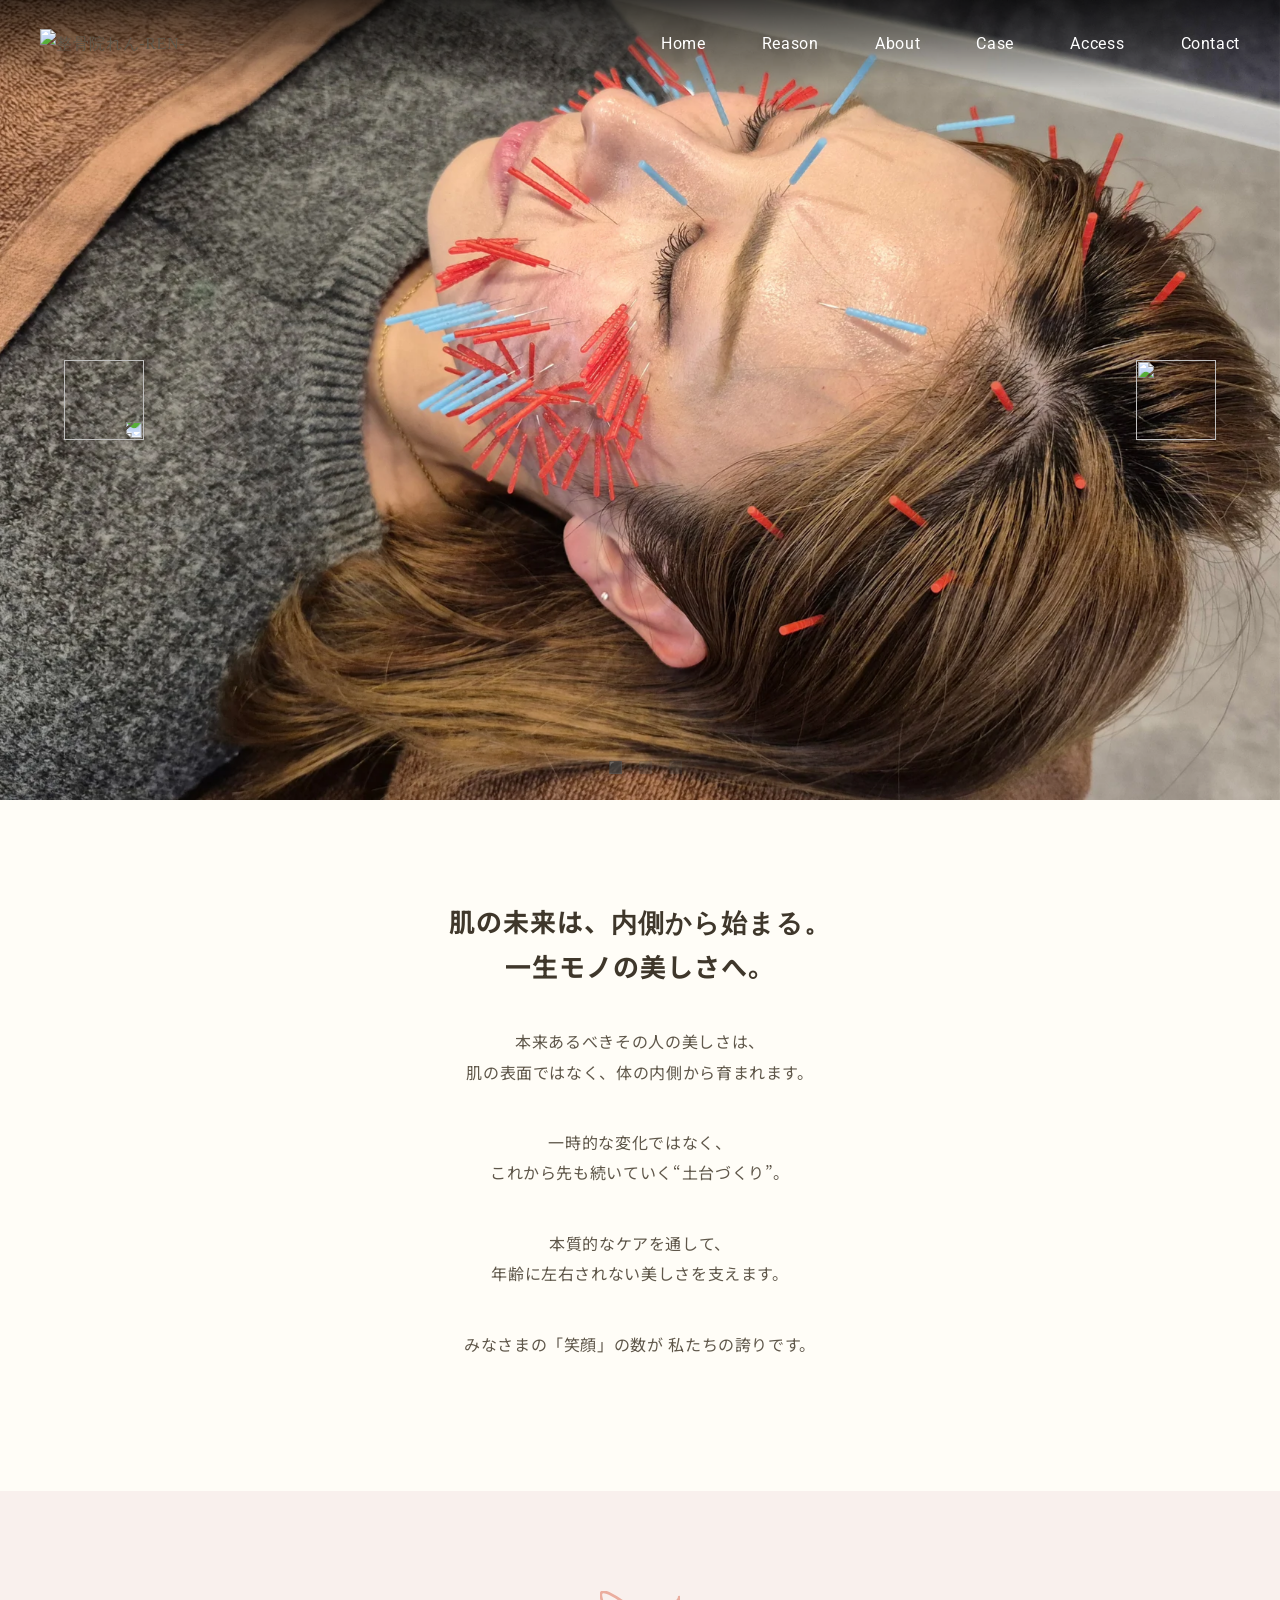
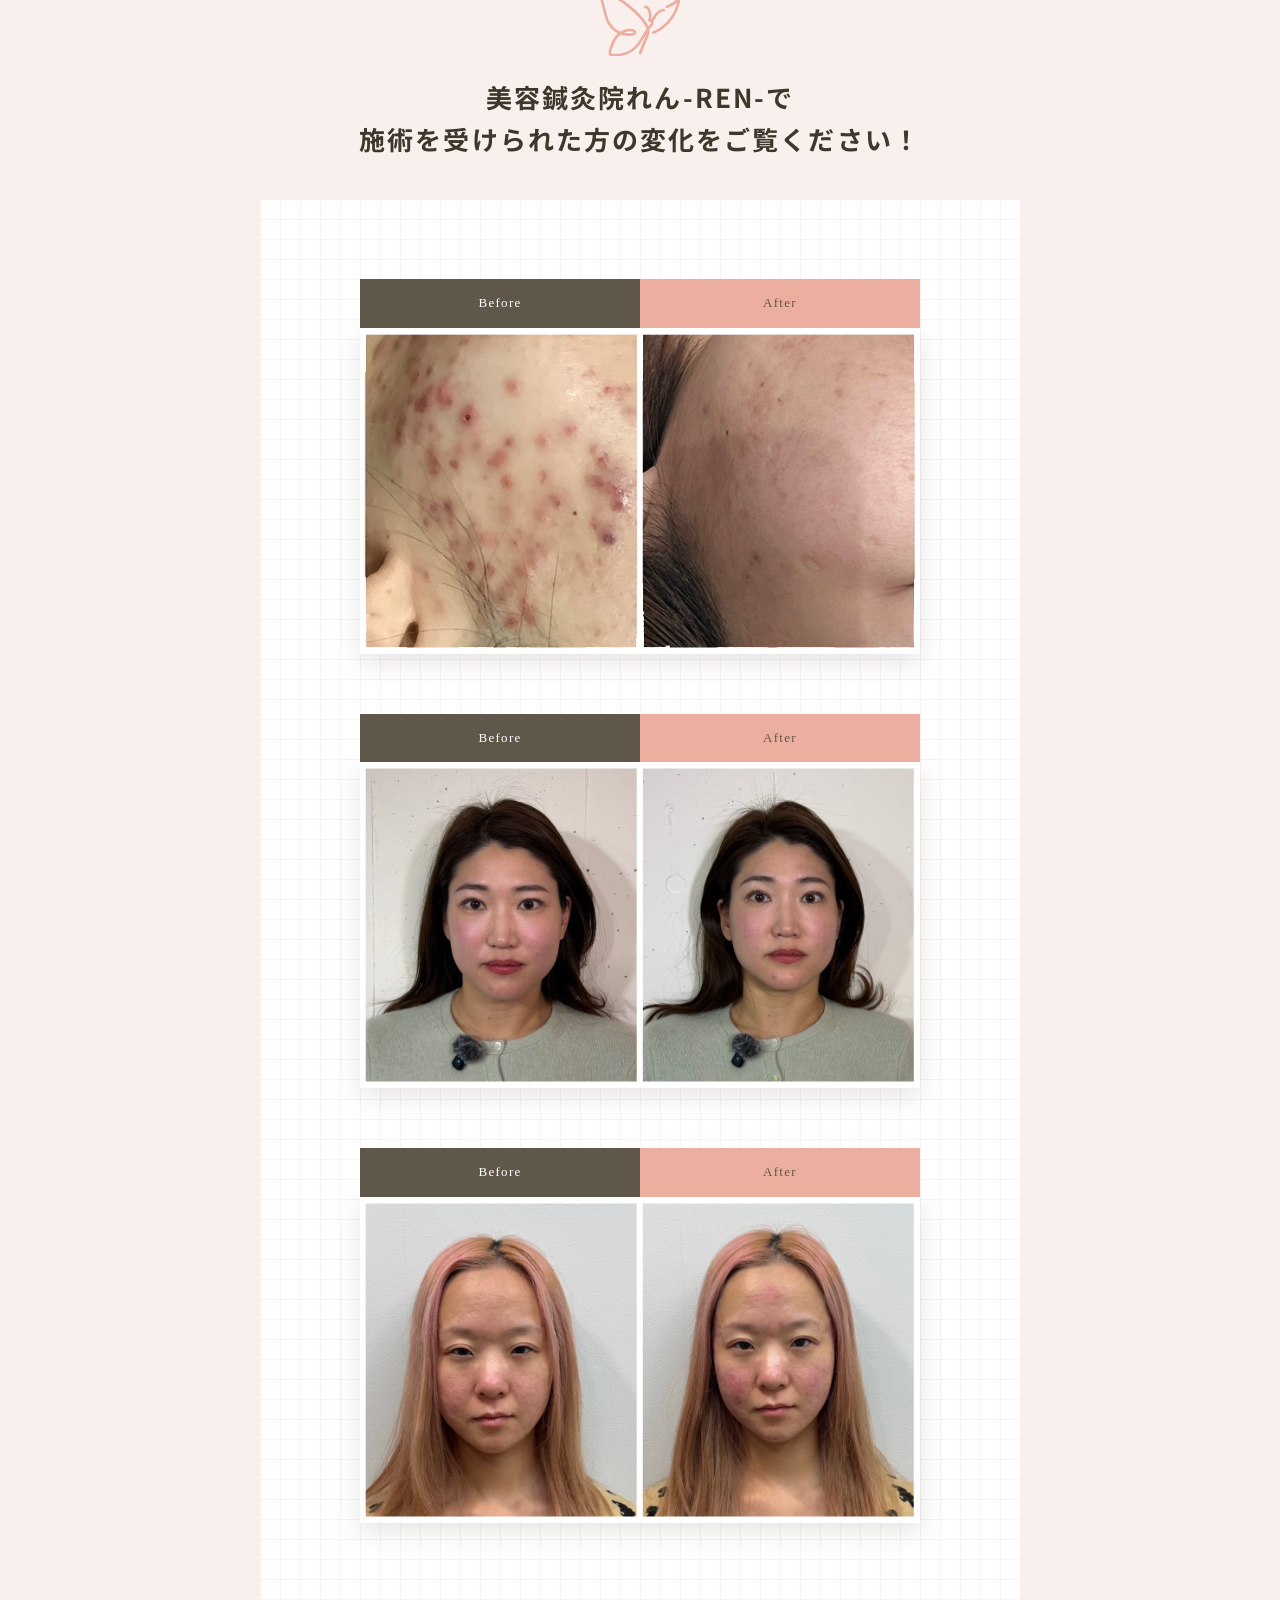
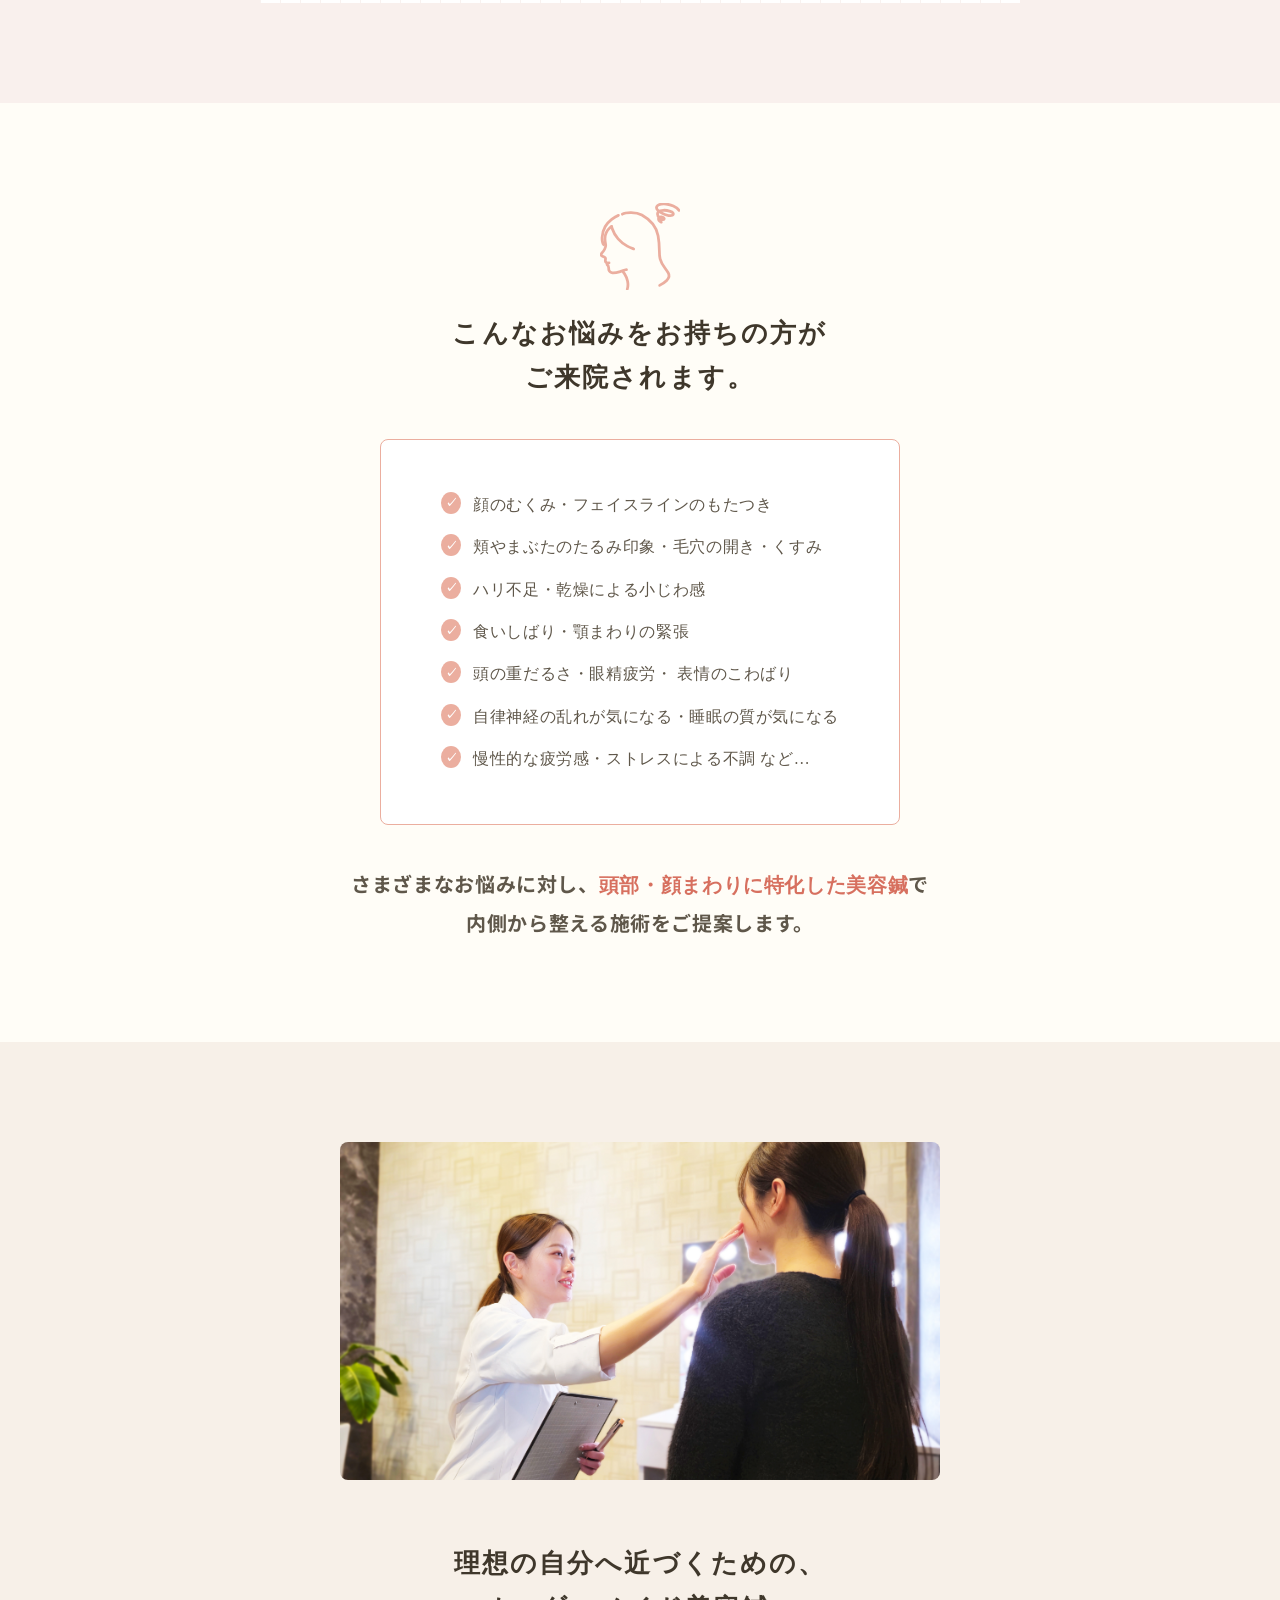
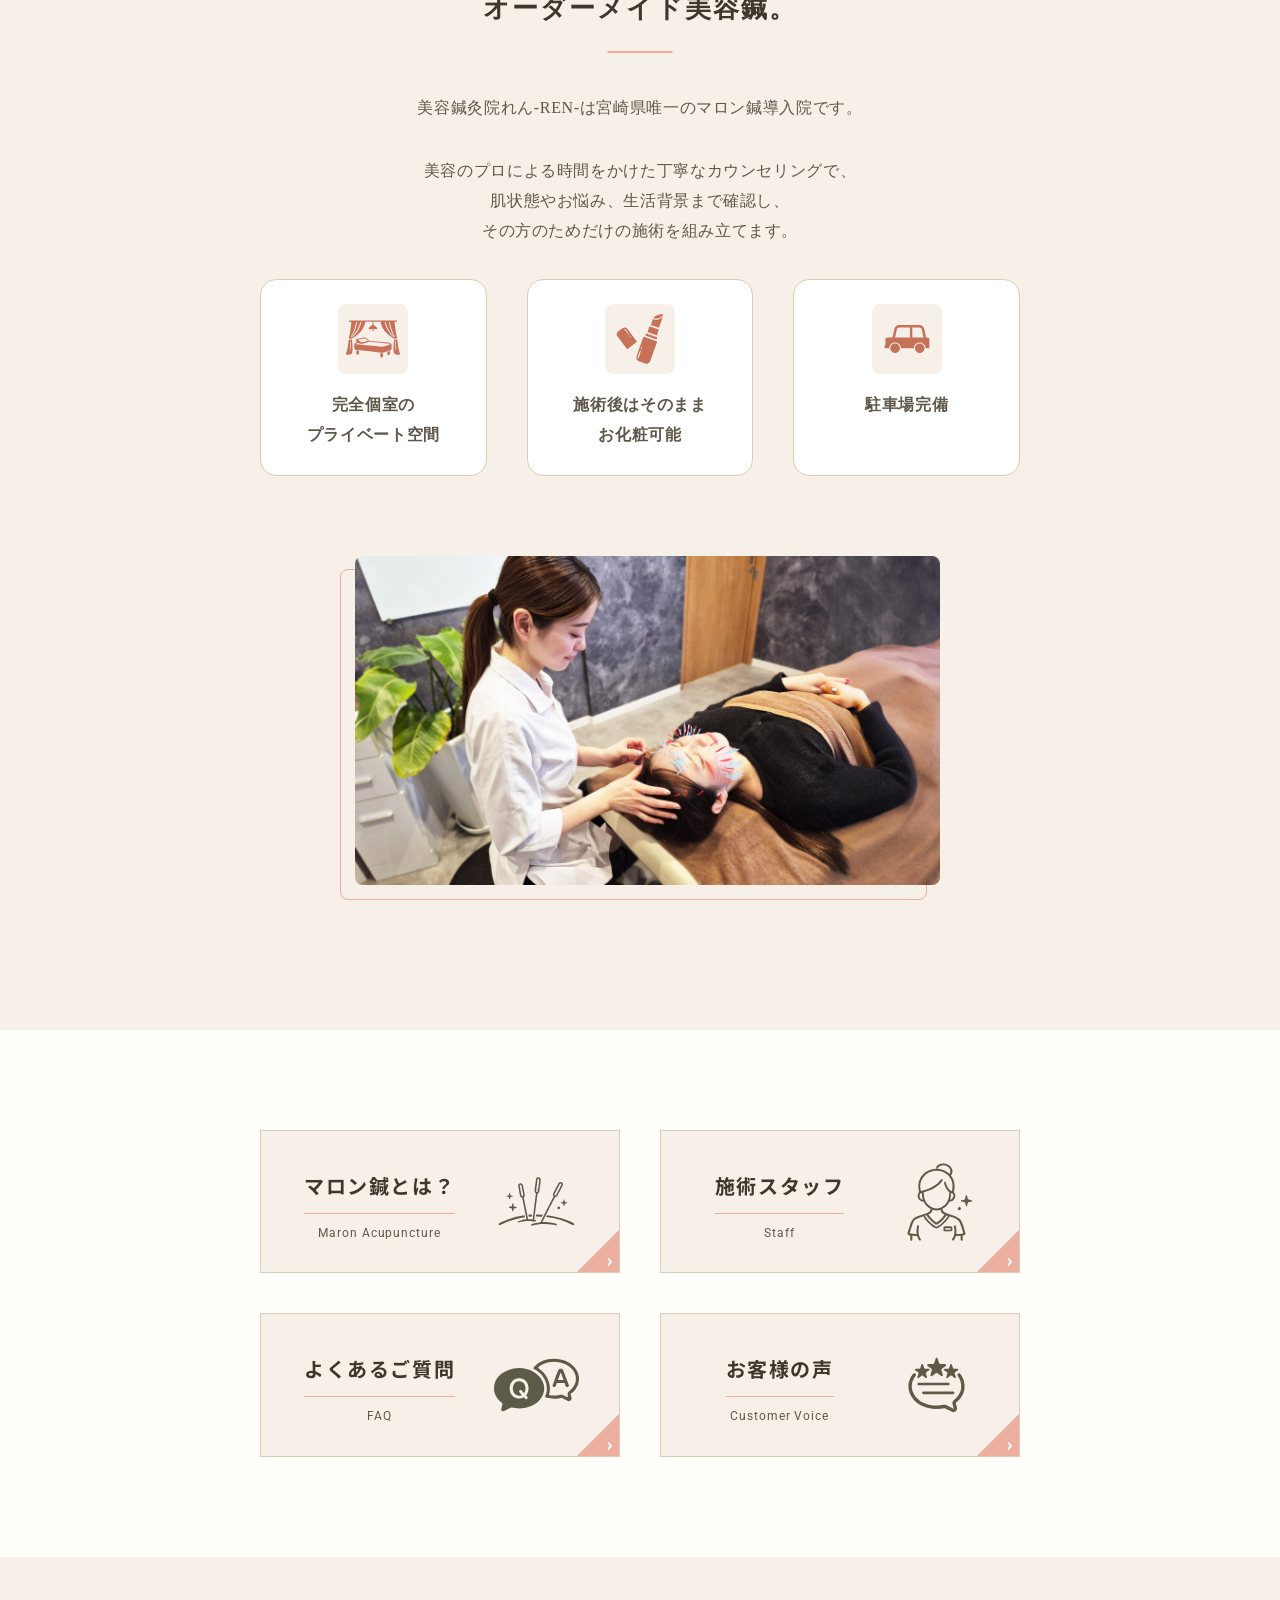
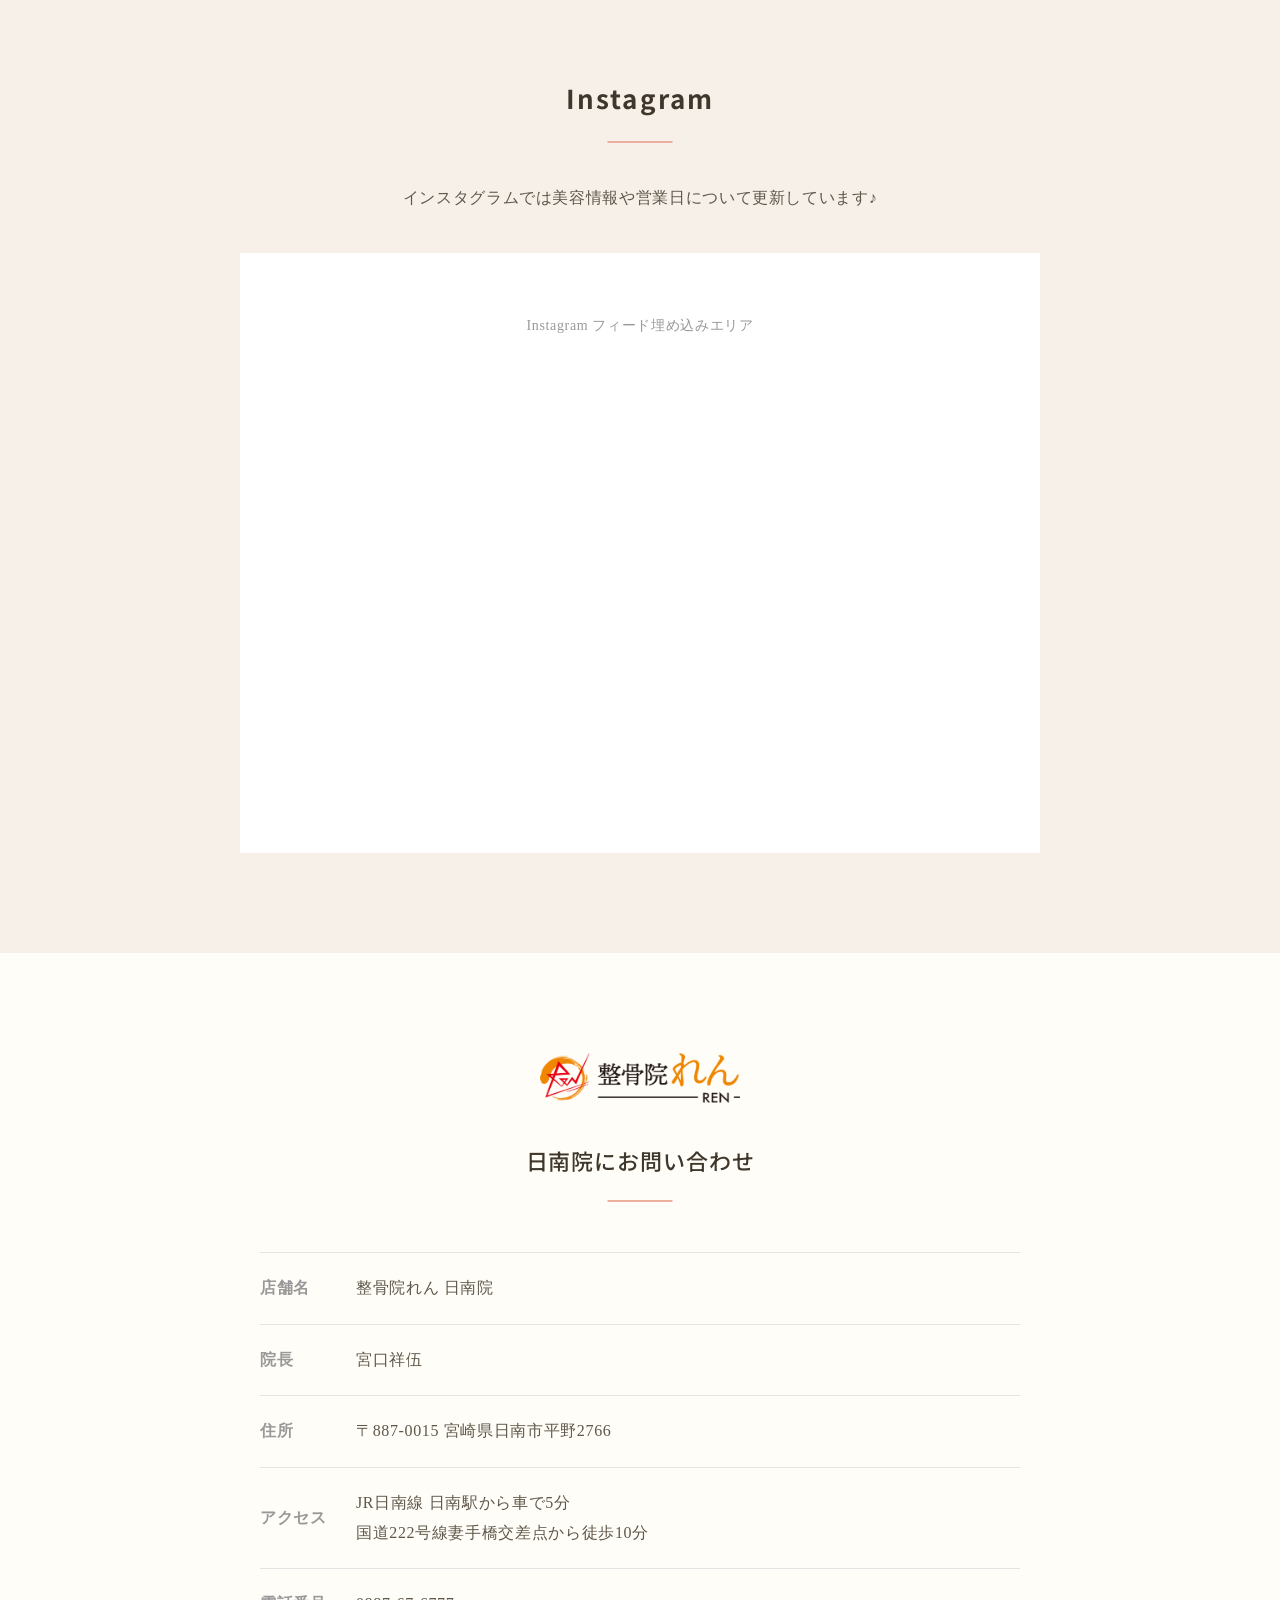
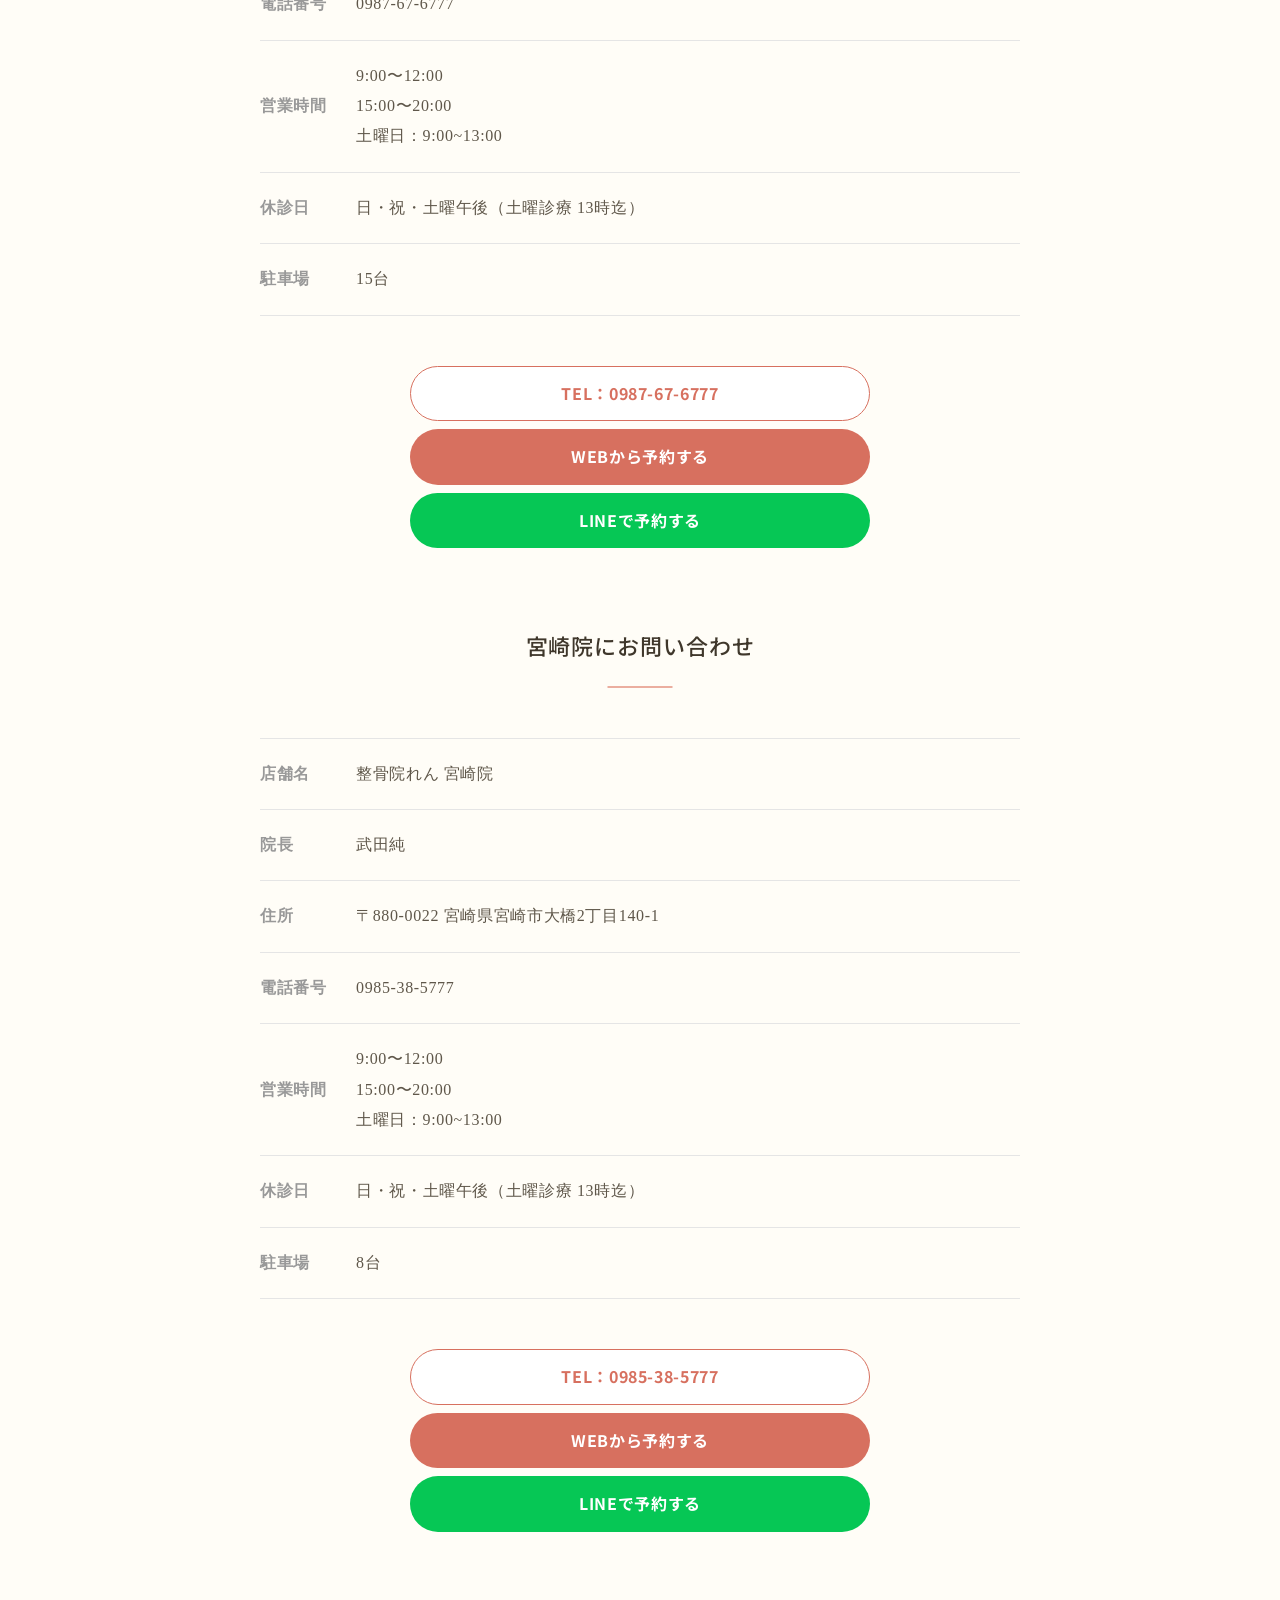
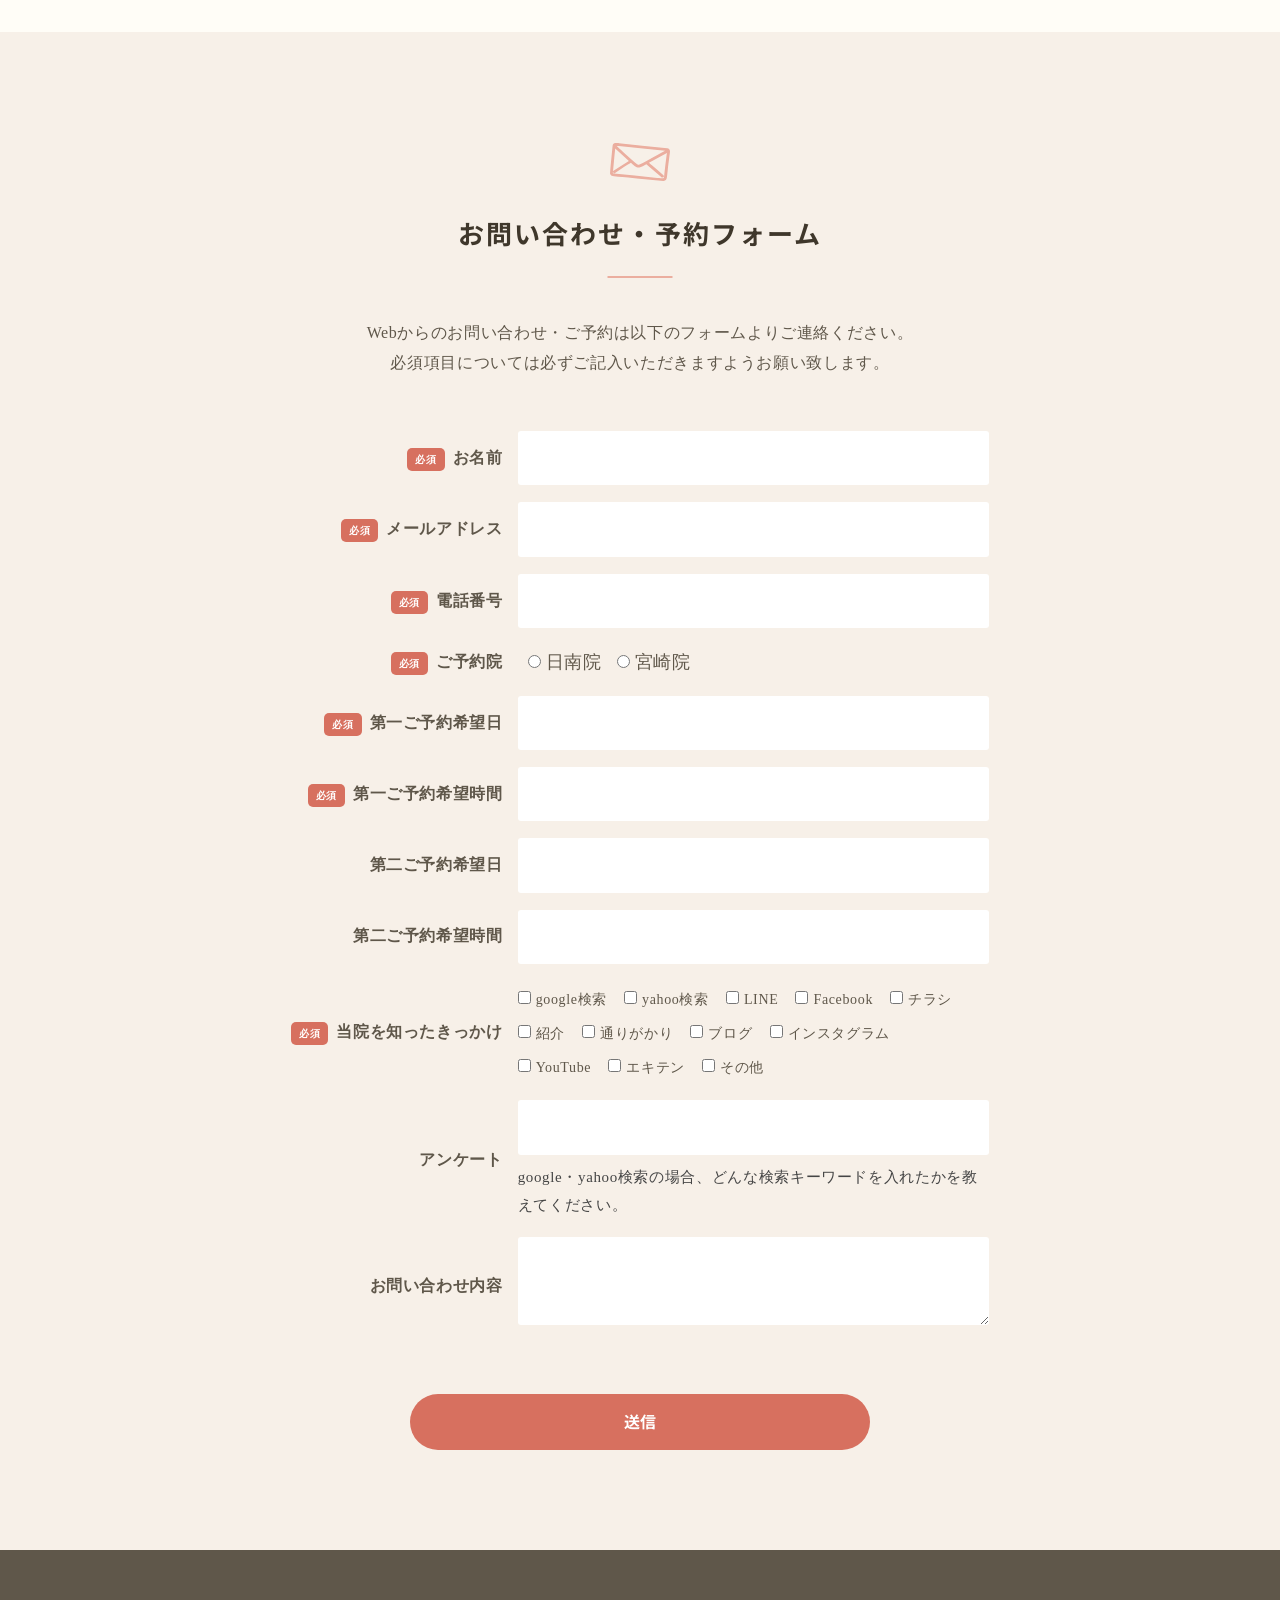
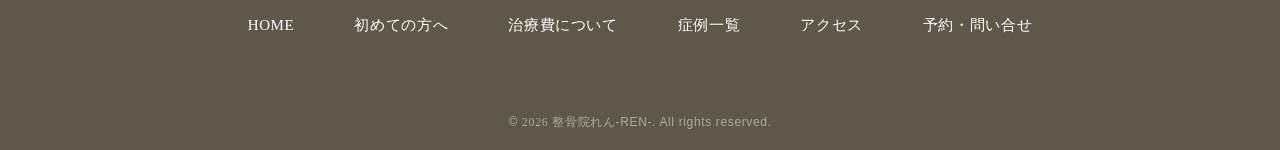
==== commit 920bf138: "HTML微修正・画像素材追加・.gitignore更新 - index.html, maron.html: 軽微な修正 - docs/: 参考画像追加 - beauty/images/: FV画像追加" ====
--- a/beauty/index.html
+++ b/beauty/index.html
@@ -330,7 +330,7 @@
                 <span class="nowrap">オーダーメイド美容鍼。</span>
               </h2>
             </div>
-            <div class="section-copy">
+            <div>
               <p class="text-copy">
                 美容鍼灸院れん-REN-は宮崎県唯一のマロン鍼導入院です。
               </p>
--- a/beauty/css/renewal.css
+++ b/beauty/css/renewal.css
@@ -13,18 +13,19 @@
 
 /* 01. 変数 */
 :root {
-  /* 基準パレット */
-  --color-accent-light: #f9f0ed;
-  --color-accent: #ebae9f;
-  --color-accent-dark: #d7705f;
+  /* パターンA（ピンクベージュ）— デフォルト
+     切り替え: body の .theme-apricot を外すとこちらが適用される */
+  --color-accent-light: #f5ebe7;
+  --color-accent: #C9A4A0;
+  --color-accent-dark: #B08A85;
 
   --color-base-light: #fffdf7;
-  --color-base: #f7f0e8;
-  --color-base-dark: #ddcbb3;
-
-  --color-text-light: #8a8078;
-  --color-text: #5f574a;
-  --color-text-dark: #3f372b;
+  --color-base: #F5EFEC;
+  --color-base-dark: #e0d5cd;
+
+  --color-text-light: #7a7268;
+  --color-text: #544C40;
+  --color-text-dark: #3a332a;
 
   --color-white: #ffffff;
 
@@ -35,6 +36,7 @@
   /* 文字組 */
   --font-primary:
     "Noto Sans JP", "游ゴシック", "Yu Gothic", "メイリオ", sans-serif;
+  --font-heading: var(--font-primary); /* 見出し用。明朝に変えたい場合は "Noto Serif JP", serif に差し替え */
   --font-accent: "Roboto", sans-serif;
   --font-size-base: 16px;
   --font-size-small: 13px;
@@ -85,20 +87,22 @@
   --transition-base: 0.3s ease;
 }
 
+/* パターンB（アプリコット）— 現在適用中
+   body.theme-apricot で有効化。現在のサイト表示はこちら */
 .theme-apricot {
-  /* 基準パレットの差し替え */
   --color-accent-light: #f9f0ed;
   --color-accent: #ebae9f;
   --color-accent-dark: #d7705f;
+
   --color-base-light: #fffdf7;
   --color-base: #f7f0e8;
   --color-base-dark: #ddcbb3;
+
+  --color-text-light: #8a8078;
+  --color-text: #5f574a;
   --color-text-dark: #3f372b;
-  --color-white: #ffffff;
 
   --color-base-alt: var(--color-base);
-  --color-text: #5f574a;
-  --color-text-light: #8a8078;
   --color-border: var(--color-base-dark);
   --color-dark-bg: var(--color-text);
 }
@@ -251,9 +255,8 @@
 }
 
 /* 02-0-3. 共通見出し */
-.section-title,
-#content #question h2 {
-  font-family: var(--font-primary);
+.section-title {
+  font-family: var(--font-heading);
   font-size: 32px;
   font-weight: 700;
   color: var(--color-text);
@@ -266,45 +269,40 @@
   margin-bottom: var(--element-gap);
 }
 
-#content #question h2 span {
-  display: block;
-  font-family: var(--font-accent);
-  font-size: var(--font-size-small);
-  font-weight: 400;
-  color: var(--color-text);
-  letter-spacing: 0.1em;
-  margin-top: 8px;
-}
-
 /* 02-0-4. 共通本文 */
+.text-copy,
+.text-body,
+.subpage-hero__text,
+.subpage-cta__text {
+  font-size: var(--font-size-base);
+  line-height: var(--line-height-base);
+  margin-left: auto;
+  margin-right: auto;
+}
+
 .text-copy,
 .subpage-hero__text,
 .subpage-cta__text {
   text-align: center;
-  margin-left: auto;
-  margin-right: auto;
-}
-
-.text-copy {
-  font-size: var(--font-size-base);
-  line-height: var(--line-height-base);
-  color: var(--color-text-light);
+}
+
+.text-center {
+  text-align: center;
+}
+
+.text-left {
+  text-align: left;
+}
+
+.text-copy,
+.text-body {
+  color: var(--color-text);
 }
 
 .section-header {
   text-align: center;
 }
 
-.section-copy {
-  text-align: center;
-  margin-bottom: var(--space-3xl);
-}
-
-.section-bg-dark .section-title {
-  color: var(--color-white);
-}
-
-.section-bg-dark .text-copy,
 .subpage-hero__text,
 .subpage-cta__text {
   color: rgba(255, 255, 255, 0.8);
@@ -367,7 +365,6 @@
   }
 
   #header_in .header_box {
-    height: 100%;
     padding: 0 var(--page-gutter-sp);
   }
 }
@@ -401,7 +398,7 @@
 
 #copyright {
   background-color: var(--color-dark-bg);
-  padding: 15px 0;
+  padding: var(--space-md) 0;
 }
 
 @media screen and (max-width: 768px) {
@@ -586,7 +583,7 @@
   .store-section__table {
     max-width: 100%;
     margin: var(--space-2xl) auto;
-    padding: 0 2%;
+    padding: 0;
   }
 
   .info-list__row,
@@ -597,13 +594,6 @@
   .info-list__label,
   .store-section__label {
     width: 20%;
-    font-size: var(--font-size-base);
-  }
-
-  .info-list__value,
-  .store-section__value {
-    padding: 0 var(--space-lg);
-    font-size: var(--font-size-base);
   }
 }
 
@@ -631,42 +621,18 @@
 }
 
 /* 03. 既存テーマ上書き */
-#content #question h2::before {
-  display: none !important;
-}
-
-#content #question h2 {
-  font-size: 32px !important;
-  color: var(--color-text-dark) !important;
-  background: none !important;
-  border: none !important;
-  padding: 0 !important;
-}
-
-#content #question h2 {
-  display: block !important;
-  text-shadow: none !important;
-  border-bottom: none !important;
-  margin-top: var(--section-padding) !important;
-  margin-bottom: var(--element-gap-lg) !important;
-}
-
-#content #question h2 span {
-  color: var(--color-text);
-}
-
 /* 03-1. 既存見出し上書き */
 #content h1,
 #content h2,
 #content h3 {
-  font-family: var(--font-primary) !important;
+  font-family: var(--font-heading) !important;
   text-align: center !important;
   padding: 0 !important;
   border: none !important;
   background: none !important;
 }
 
-/* h1 */
+/* 03-1-1. h1 */
 #content h1 {
   font-size: 32px !important;
   font-weight: 700 !important;
@@ -676,7 +642,7 @@
   margin-bottom: var(--element-gap-lg) !important;
 }
 
-/* h2 */
+/* 03-1-2. h2 */
 #content h2 {
   display: block !important;
   width: 100% !important;
@@ -691,12 +657,12 @@
   background-image: none !important;
 }
 
-/* h2 疑似要素リセット */
+/* 03-1-2-1. h2 疑似要素リセット */
 #content h2::before {
   display: none !important;
 }
 
-/* h3 */
+/* 03-1-3. h3 */
 #content h3 {
   font-size: 22px !important;
   font-weight: 500 !important;
@@ -706,21 +672,6 @@
   margin-bottom: var(--space-md) !important;
 }
 
-/* 03-2. 旧テーマ互換 */
-#sidebar h2 {
-  background-color: var(--color-accent) !important;
-}
-
-.side_new dt {
-  color: var(--color-accent) !important;
-}
-
-/* 03-3. 旧料金表互換 */
-.price_card .badge,
-.price_tag {
-  background-color: var(--color-accent) !important;
-}
-
 /* 04-0. トップページ共通 */
 #lead {
   width: 100%;
@@ -731,7 +682,7 @@
 }
 
 #lead .lead_title {
-  font-family: var(--font-primary) !important;
+  font-family: var(--font-heading) !important;
   font-size: 26px !important;
   font-weight: 700 !important;
   color: var(--color-text-dark) !important;
@@ -744,6 +695,7 @@
   }
 
   #lead .lead_title {
+    font-size: 22px !important;
     transform: translateX(0.5em);
   }
 }
@@ -760,12 +712,11 @@
 .voice-card__text {
   font-size: var(--font-size-base);
   line-height: var(--line-height-base);
-  text-align: center;
   color: var(--color-text);
 }
 
 #lead .text-copy {
-  padding: 0 var(--page-gutter);
+  padding: 0 var(--page-gutter-sp);
   text-align: center;
   font-family: var(--font-primary) !important;
   margin-top: var(--element-gap) !important;
@@ -792,10 +743,6 @@
 
 .results-section {
   background-color: var(--color-accent-light);
-}
-
-.results-section__title {
-  margin-bottom: var(--space-3xl) !important;
 }
 
 .results-section__grid {
@@ -857,30 +804,17 @@
     width: 64px;
     margin-bottom: var(--space-sm);
   }
-
-  .results-section__title {
-    font-size: var(--space-lg);
-    padding: 0 5%;
-    margin-bottom: var(--space-2xl);
-  }
   .results-section__grid {
     gap: var(--space-3xl);
-    padding: var(--space-3xl) 5%;
+    padding: var(--space-3xl) var(--page-gutter-sp);
     margin: 0;
     max-width: 100%;
-  }
-  .results-section__item {
-    width: 100%;
   }
 }
 
 /* 04-4. お悩みセクション */
 .concerns-section {
   background-color: var(--color-base-light);
-}
-
-.concerns-section__title {
-  margin-bottom: var(--space-sm) !important;
 }
 
 .concerns-section__list {
@@ -926,8 +860,8 @@
 }
 
 .concerns-section__cta {
-  font-family: var(--font-primary);
-  font-size: var(--space-lg);
+  font-family: var(--font-heading);
+  font-size: 20px;
   font-weight: 700;
   color: var(--color-text);
   line-height: var(--line-height-base);
@@ -941,9 +875,6 @@
 }
 
 @media screen and (max-width: 768px) {
-  .concerns-section__title {
-    font-size: var(--space-lg);
-  }
   .concerns-section__list {
     padding: var(--space-2xl) var(--space-lg);
   }
@@ -971,7 +902,6 @@
 
 #content h2.custom-care-section__title {
   margin-top: var(--space-5xl);
-  margin-bottom: var(--space-3xl) !important;
 }
 
 .custom-care-section__features {
@@ -1184,7 +1114,7 @@
 }
 
 .banner-links__item-title {
-  font-family: var(--font-primary);
+  font-family: var(--font-heading);
   font-size: 20px;
   font-weight: 700;
   letter-spacing: 0.08em;
@@ -1205,16 +1135,14 @@
   .banner-links__grid {
     grid-template-columns: 1fr;
     gap: 12px;
-    padding: 0 5%;
     max-width: 400px;
     margin: 0 auto;
   }
   .banner-links__item {
-    padding: 20px;
+    padding: var(--space-lg);
   }
   .banner-links__item::after {
     right: 4px;
-    bottom: 1px;
   }
   .banner-links__item::before {
     border-width: 0 0 36px 36px;
@@ -1235,10 +1163,6 @@
 
 .social-section__inner {
   text-align: center;
-}
-
-.social-section__title {
-  margin-bottom: 10px !important;
 }
 
 .social-section .heading-icon {
@@ -1261,9 +1185,6 @@
 }
 
 @media screen and (max-width: 768px) {
-  .social-section__title {
-    font-size: 20px;
-  }
   .social-section__placeholder {
     padding: var(--space-3xl) var(--page-gutter-sp);
     height: 400px;
@@ -1287,26 +1208,13 @@
   width: 60px;
 }
 
-.form-section__title {
-  display: block;
-  width: 100%;
-  font-family: var(--font-primary);
-  font-size: 32px;
-  font-weight: 700;
-  color: var(--color-text-dark);
-  text-align: center;
-  letter-spacing: 0.08em;
-  line-height: var(--line-height-heading);
-  margin-bottom: var(--element-gap) !important;
-}
-
-.form-table__required {
-  background-color: var(--color-accent-dark) !important;
-  color: var(--color-white) !important;
-  font-size: 10px !important;
-  padding: 2px var(--space-xs) !important;
-  margin-right: var(--space-xs) !important;
-  margin-left: 0 !important;
+#form table th .form-table__required {
+  background-color: var(--color-accent-dark);
+  color: var(--color-white);
+  font-size: 10px;
+  padding: 2px var(--space-xs);
+  margin-right: var(--space-xs);
+  margin-left: 0;
 }
 
 .form-table th,
@@ -1348,12 +1256,12 @@
 }
 
 .form-table__cell--radios {
-  padding: 15px 7px !important;
+  padding: 15px 7px;
 }
 
 .form-table__cell--radios input {
   display: inline-block;
-  width: fit-content !important;
+  width: fit-content !important; /* #form table td input { width:100% } を上書き */
   margin-right: 5px;
   margin-left: 10px;
 }
@@ -1366,7 +1274,7 @@
 }
 
 .form-table__cell--checks span input {
-  width: auto !important;
+  width: auto !important; /* #form table td input { width:100% } を上書き */
   margin-right: 5px;
 }
 
@@ -1419,7 +1327,7 @@
   position: relative;
   z-index: 1;
   width: min(100%, 760px);
-  padding: 0 24px;
+  padding: 0 var(--space-xl);
 }
 
 .subpage-hero--maron {
@@ -1475,7 +1383,7 @@
 }
 
 .subpage-hero__title {
-  font-family: var(--font-primary);
+  font-family: var(--font-heading);
   font-size: clamp(30px, 4vw, 42px);
   font-weight: 700;
   color: var(--color-white);
@@ -1494,7 +1402,7 @@
   max-width: var(--content-max-width);
   margin: 0 auto;
   padding: 18px var(--page-gutter);
-  font-size: 13px;
+  font-size: var(--font-size-small);
   color: var(--color-text-light);
 }
 
@@ -1533,7 +1441,6 @@
   .subpage-hero__text {
     margin-top: 14px;
     font-size: 14px;
-    line-height: var(--line-height-base);
   }
 
   .subpage-breadcrumb {
@@ -1559,8 +1466,7 @@
 }
 
 .text-body {
-  max-width: 820px;
-  margin: 0 auto;
+  margin: 0 auto 2em;
 }
 
 .text-body p {
@@ -1572,13 +1478,22 @@
 }
 
 @media screen and (max-width: 768px) {
-  .text-copy {
+  .text-copy,
+  .text-body {
     margin-bottom: var(--space-xl);
     font-size: 15px;
   }
 }
 
 /* 06-1. マロン鍼とはページ */
+.maron-flow,
+.maron-photo-block,
+.maron-feature-points {
+  max-width: 820px;
+  margin-left: auto;
+  margin-right: auto;
+}
+
 .maron-highlight {
   display: grid;
   grid-template-columns: repeat(3, 1fr);
@@ -1587,8 +1502,6 @@
 }
 
 .maron-flow {
-  max-width: 820px;
-  margin: 0 auto;
   padding: var(--space-3xl);
   background-color: var(--color-white);
   border: none;
@@ -1596,7 +1509,6 @@
 }
 
 .maron-photo-block {
-  max-width: 820px;
   margin: var(--space-3xl) auto 0;
   border-radius: var(--card-radius);
   overflow: hidden;
@@ -1650,8 +1562,8 @@
 }
 
 .maron-approach__title {
-  font-family: var(--font-primary);
-  font-size: var(--space-lg);
+  font-family: var(--font-heading);
+  font-size: 20px;
   font-weight: 700;
   color: var(--color-accent);
   margin-bottom: var(--space-sm);
@@ -1659,11 +1571,15 @@
   border-bottom: 1px solid rgba(235, 174, 159, 0.4);
 }
 
-.text-body,
 .maron-approach__text,
 .staff-profile__text,
 .faq-item__answer,
 .voice-card__text {
+  text-align: left;
+}
+
+.maron-flow.text-body,
+.staff-message .text-body {
   text-align: left;
 }
 
@@ -1689,7 +1605,7 @@
 .maron-feature__unit {
   display: block;
   margin-top: var(--space-xs);
-  font-size: var(--space-lg);
+  font-size: 20px;
   font-weight: 700;
   color: rgba(255, 255, 255, 0.96);
 }
@@ -1705,7 +1621,6 @@
   display: grid;
   grid-template-columns: repeat(2, 1fr);
   gap: var(--space-lg);
-  max-width: 820px;
   margin: var(--space-xl) auto 0;
 }
 
@@ -1759,10 +1674,15 @@
 }
 
 /* 06-2. 施術スタッフページ */
+.staff-intro,
+.faq-intro,
+.voice-intro {
+  margin: 0 auto;
+  text-align: center;
+}
+
 .staff-intro {
   max-width: 780px;
-  margin: 0 auto;
-  text-align: center;
 }
 
 .staff-profile {
@@ -1789,7 +1709,7 @@
 }
 
 .staff-profile__name {
-  font-family: var(--font-primary);
+  font-family: var(--font-heading);
   font-size: 26px;
   font-weight: 700;
   color: var(--color-text-dark);
@@ -1816,7 +1736,7 @@
 
 .staff-message__title,
 .staff-care__title {
-  font-size: var(--space-lg);
+  font-size: 20px;
   font-weight: 700;
   color: var(--color-text-dark);
   margin-bottom: var(--space-lg);
@@ -1875,11 +1795,6 @@
 }
 
 /* 06-3. よくあるご質問ページ */
-.faq-intro {
-  margin: 0 auto;
-  text-align: center;
-}
-
 .faq-list {
   list-style: none;
   padding: 0;
@@ -1896,8 +1811,8 @@
 }
 
 .faq-item__question {
-  font-family: var(--font-primary);
-  font-size: var(--space-lg);
+  font-family: var(--font-heading);
+  font-size: 20px;
   font-weight: 700;
   color: var(--color-text-dark);
   margin-bottom: var(--space-md);
@@ -1943,8 +1858,6 @@
 /* 06-4. お客様の声ページ */
 .voice-intro {
   max-width: 760px;
-  margin: 0 auto;
-  text-align: center;
 }
 
 .voice-grid {
@@ -1969,8 +1882,8 @@
 }
 
 .voice-card__header-title {
-  font-family: var(--font-primary);
-  font-size: var(--space-lg);
+  font-family: var(--font-heading);
+  font-size: 20px;
   font-weight: 700;
   color: var(--color-text);
   margin-bottom: 5px;
@@ -1994,7 +1907,7 @@
   border-radius: var(--radius-full);
   background-color: var(--color-accent-light);
   color: var(--color-text-dark);
-  font-size: var(--space-xs);
+  font-size: 8px;
 }
 
 .voice-card__title {
@@ -2027,8 +1940,8 @@
 }
 
 .subpage-cta__text {
-  font-family: var(--font-primary);
-  font-size: var(--space-lg);
+  font-family: var(--font-heading);
+  font-size: 20px;
   color: var(--color-base-light);
   margin-bottom: var(--element-gap);
   line-height: var(--line-height-base);
@@ -2057,7 +1970,7 @@
 
 /* 07-2. 問い合わせ導線 */
 .store-section {
-  background-color: var(--color-base-light) !important;
+  background-color: var(--color-base-light);
   width: 100%;
   padding: var(--section-padding) 0;
 }
@@ -2073,7 +1986,7 @@
 }
 
 .store-section__title {
-  margin: var(--space-2xl) 0 var(--space-lg) !important;
+  margin: var(--space-2xl) 0 var(--space-lg);
 }
 
 .store-section__panel--primary {
@@ -2090,10 +2003,6 @@
     padding: 0 var(--page-gutter-sp);
   }
 
-  .form-section__title {
-    font-size: 22px !important;
-  }
-
   .form-table th {
     text-align: left !important;
   }
